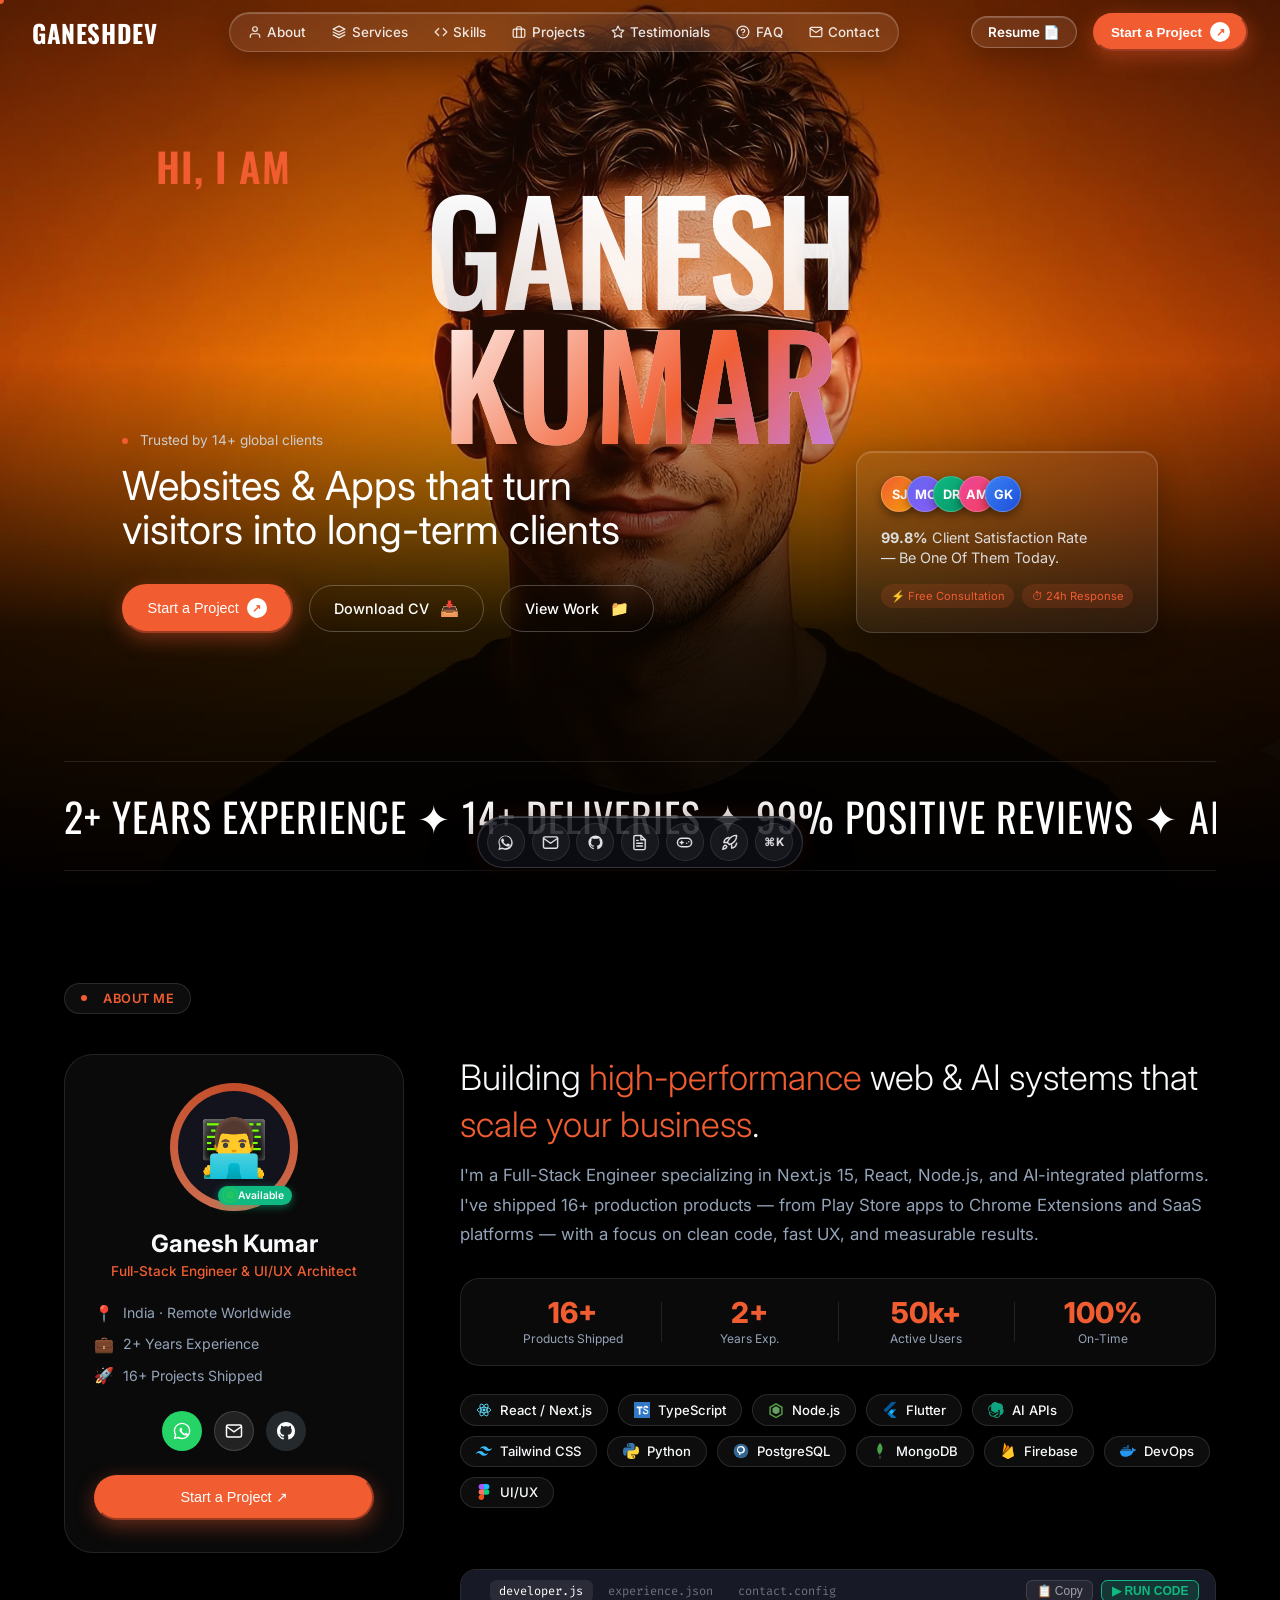
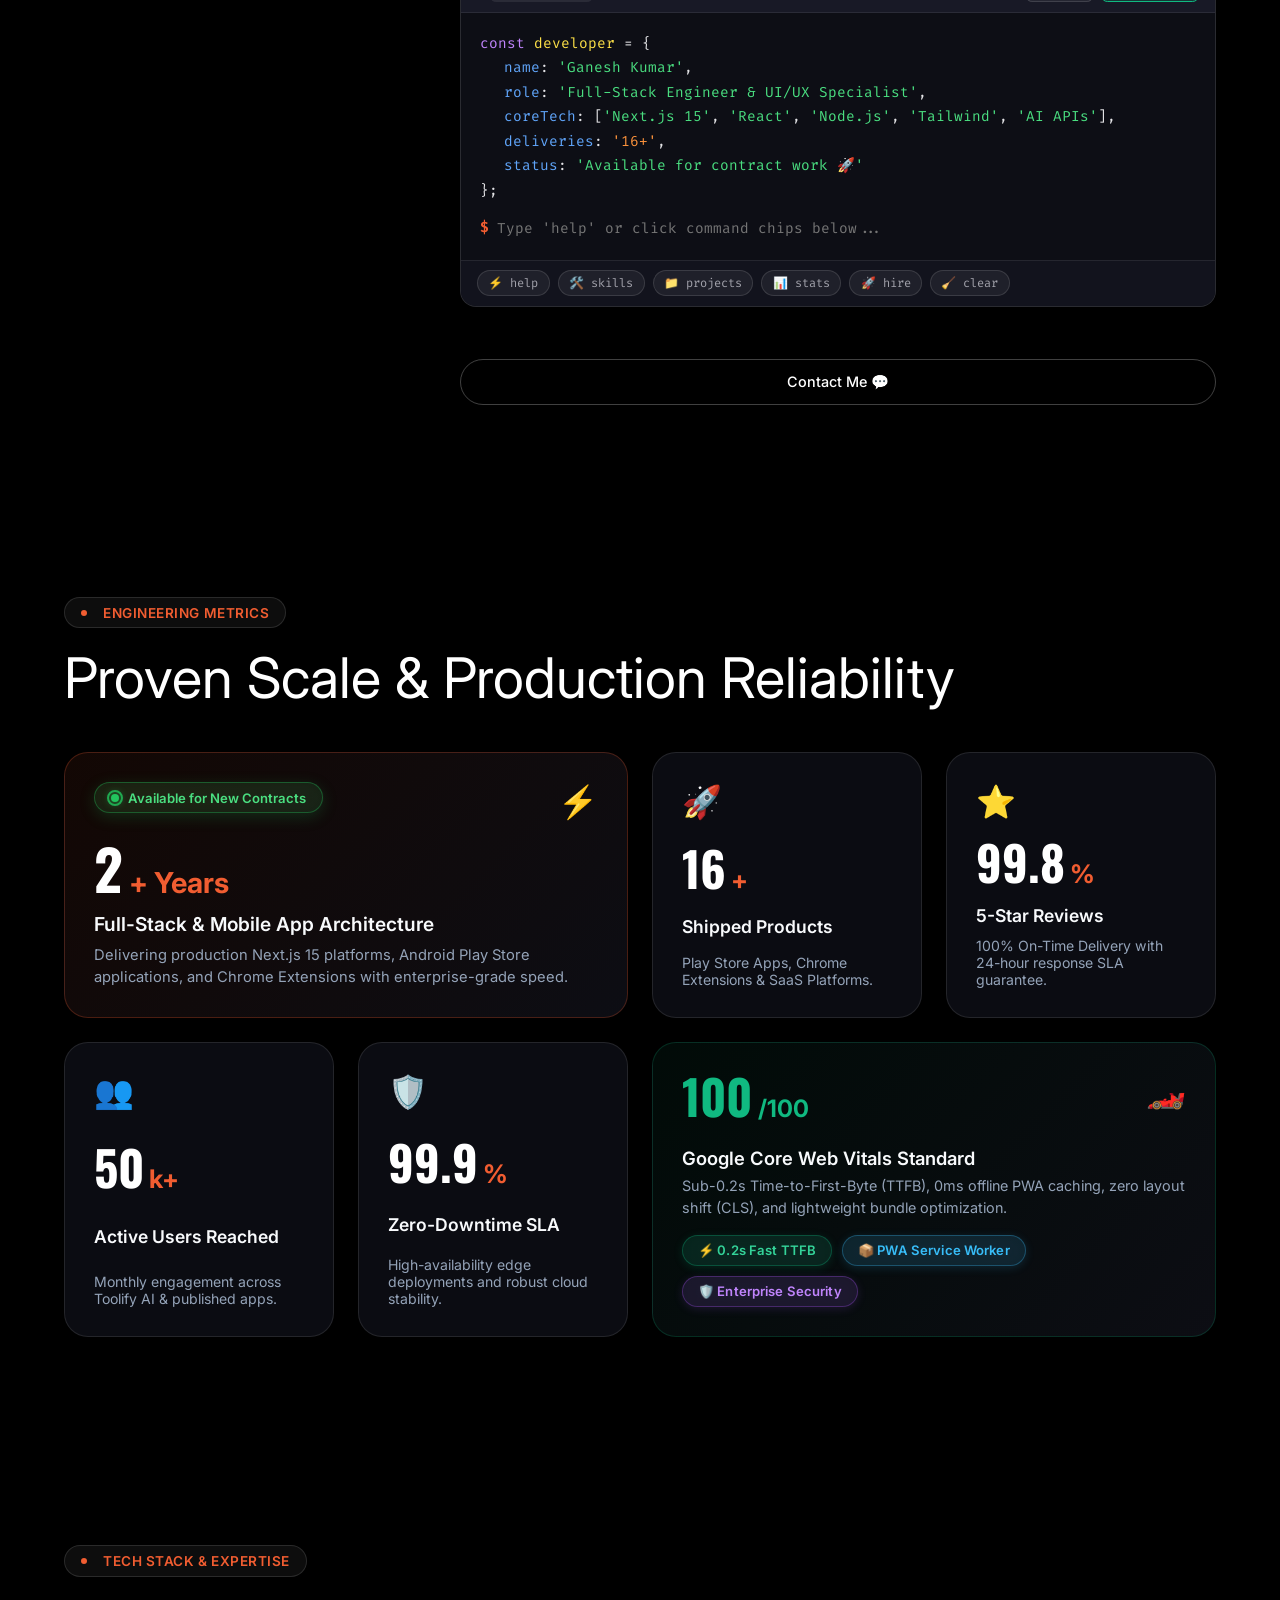
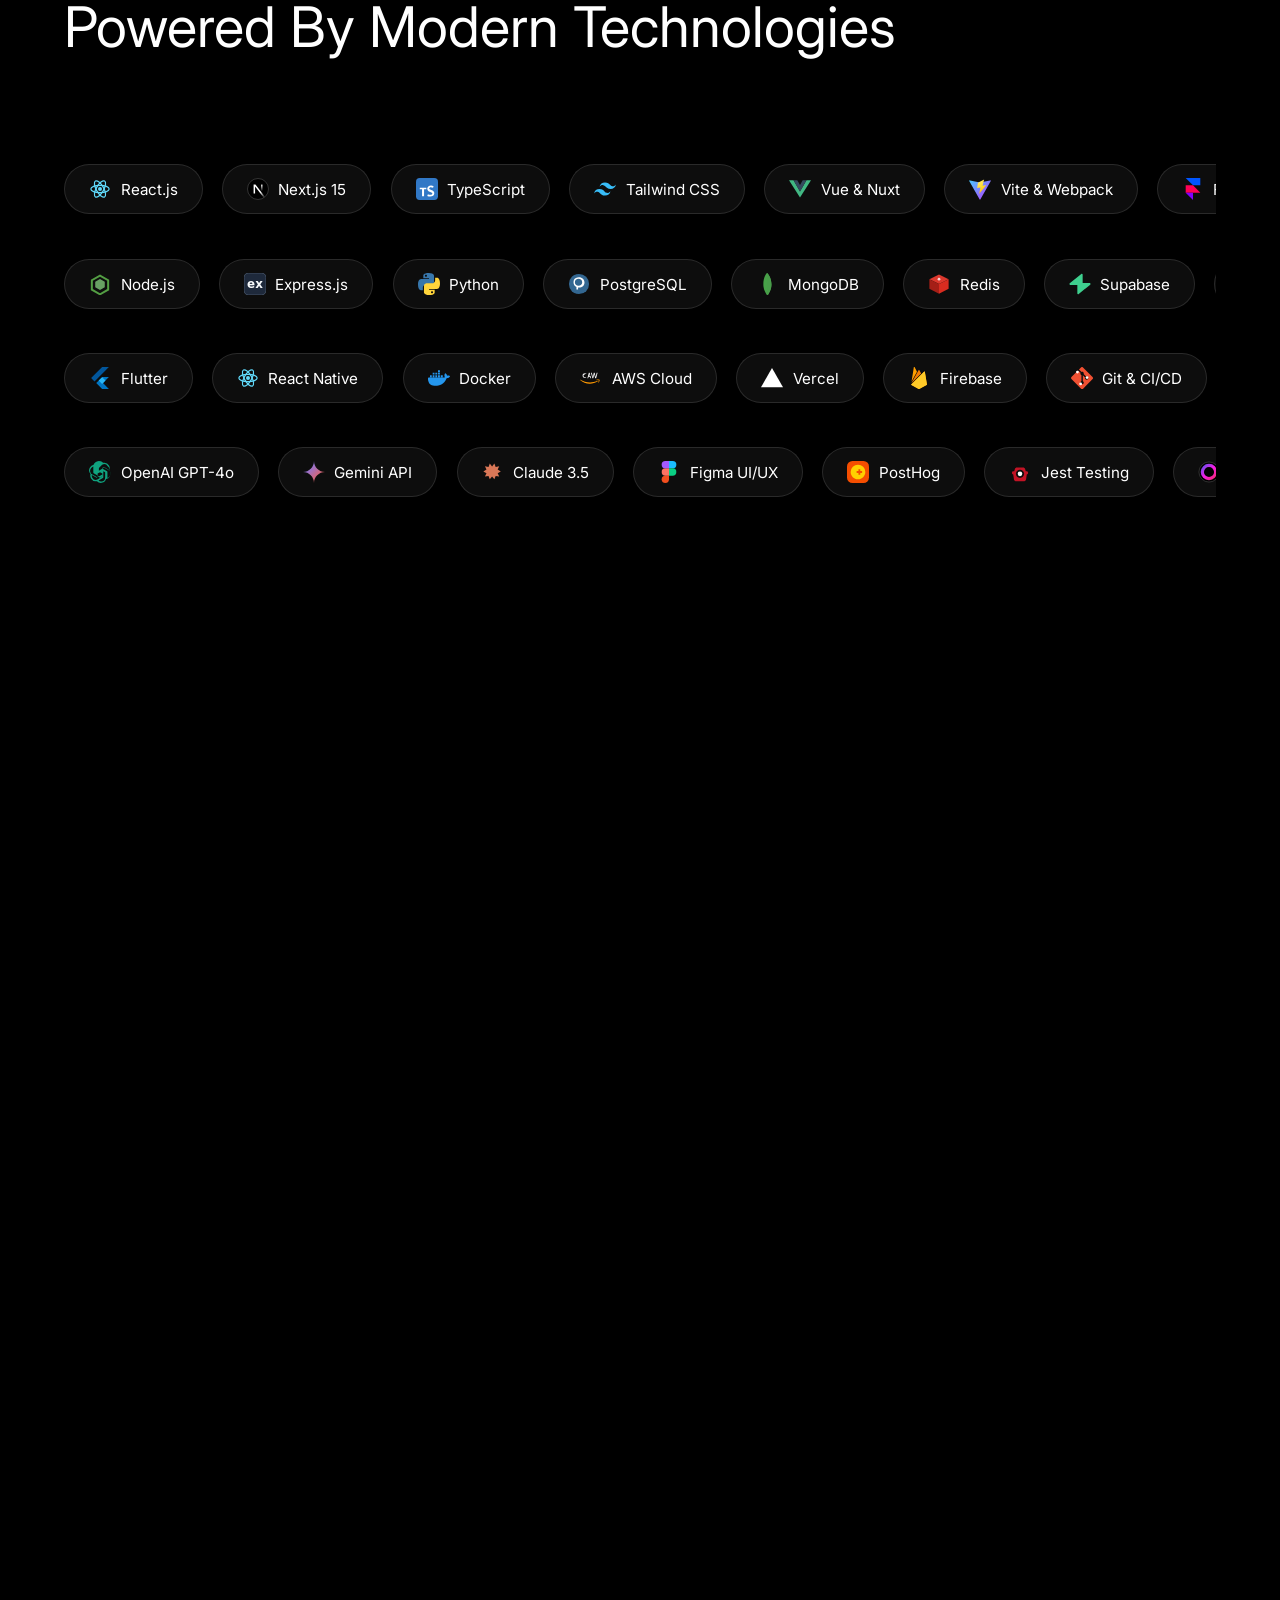
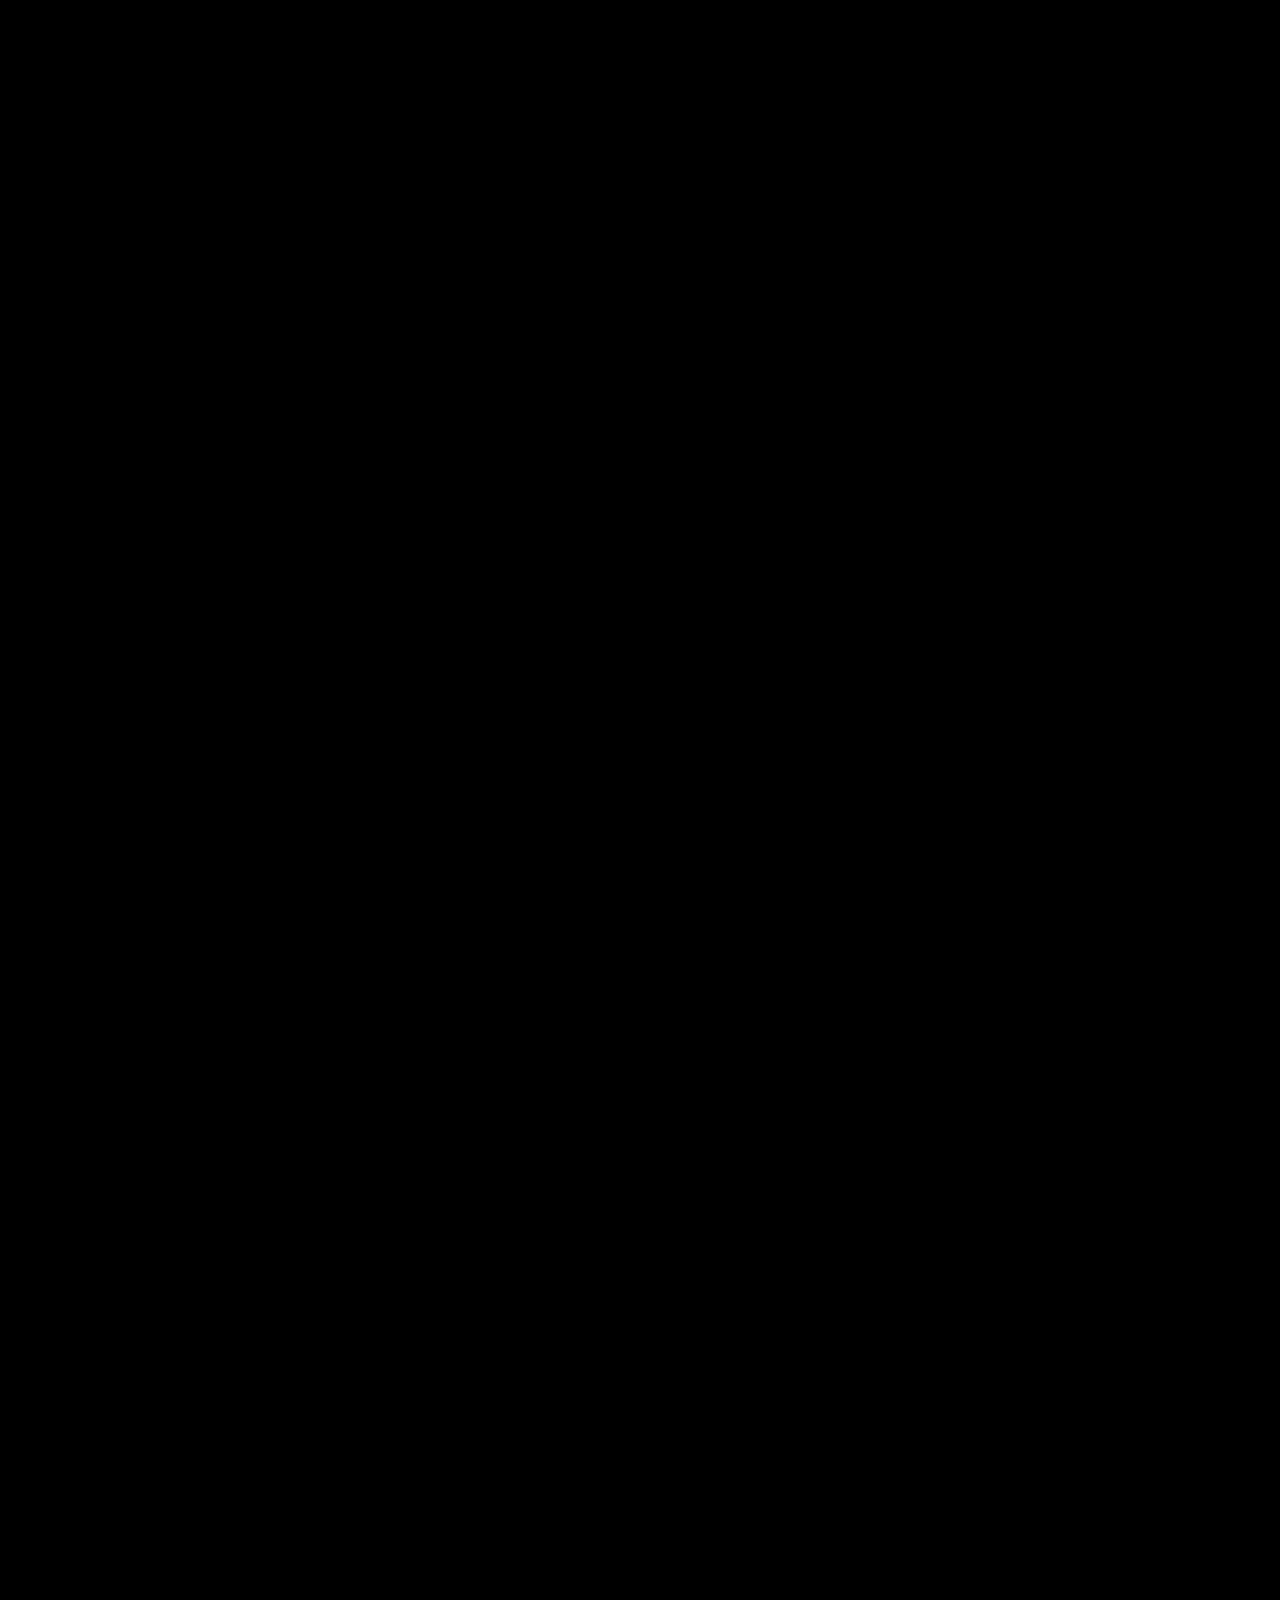
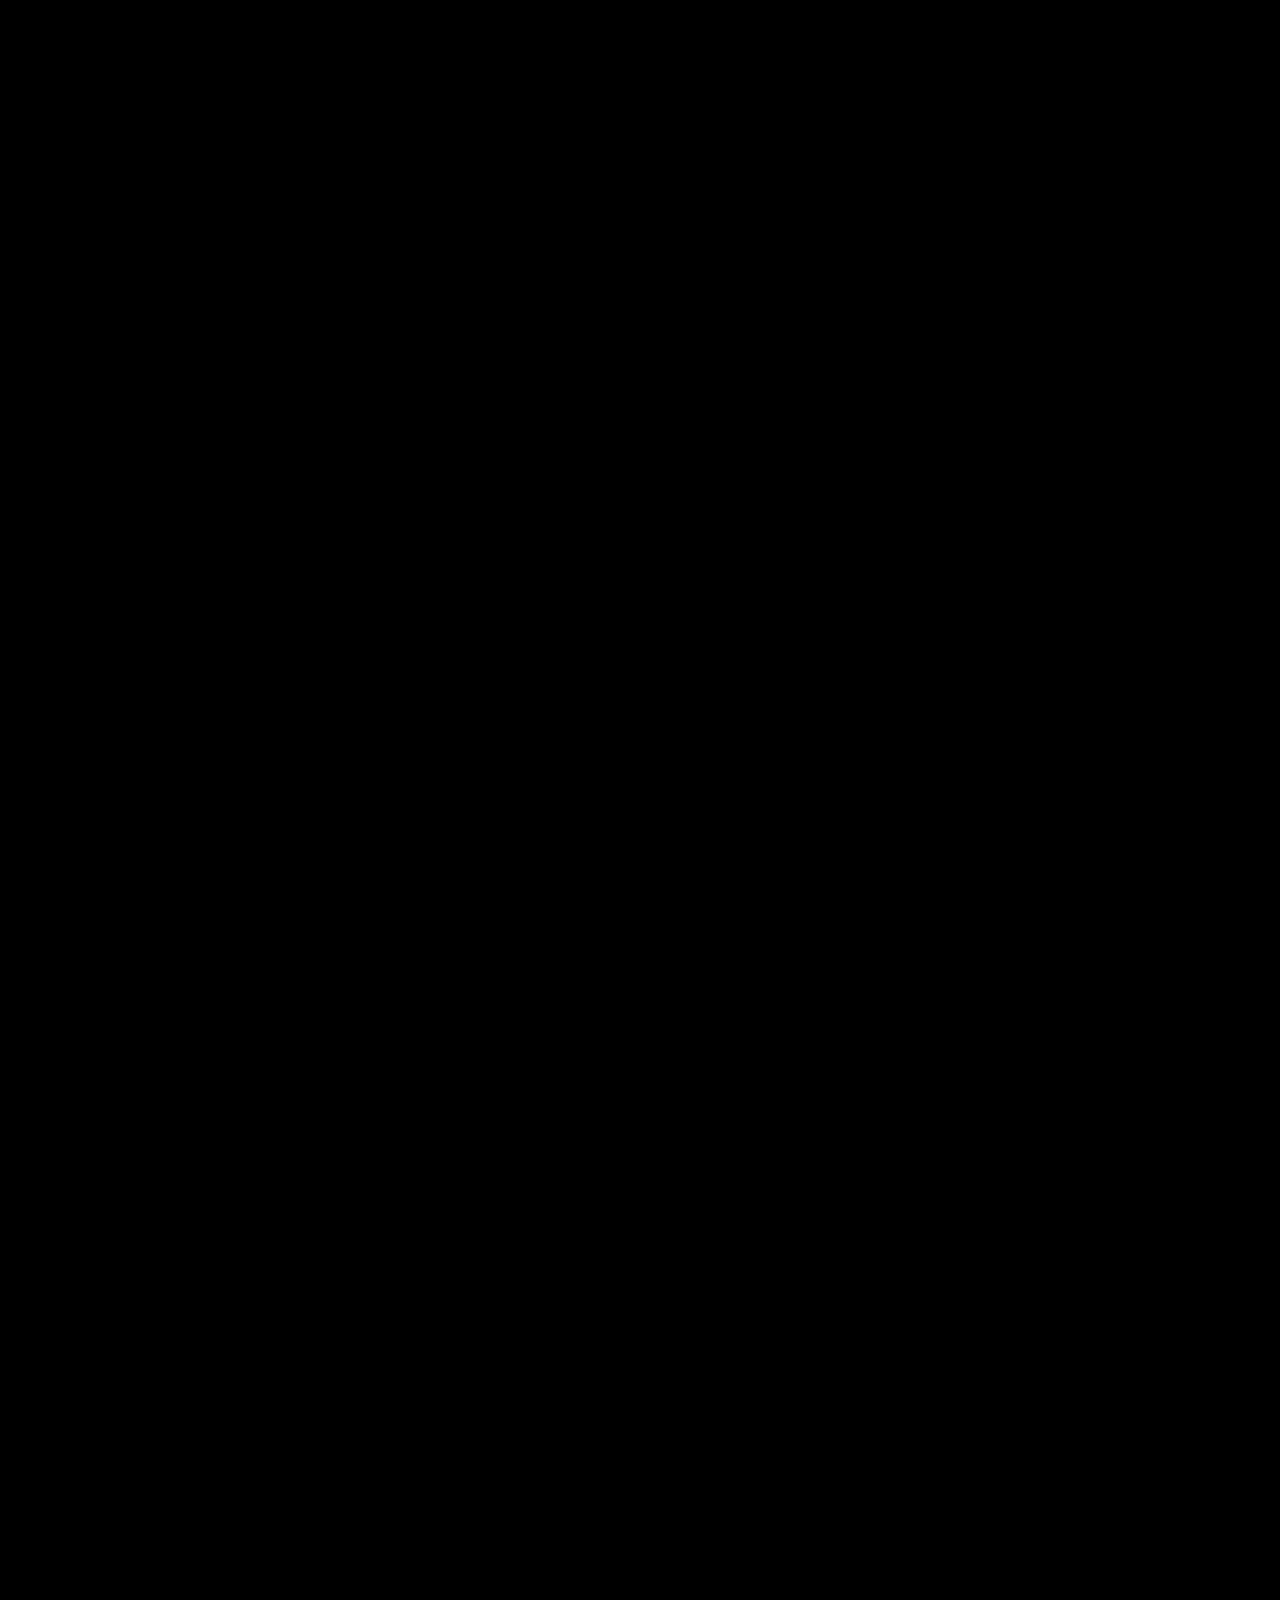
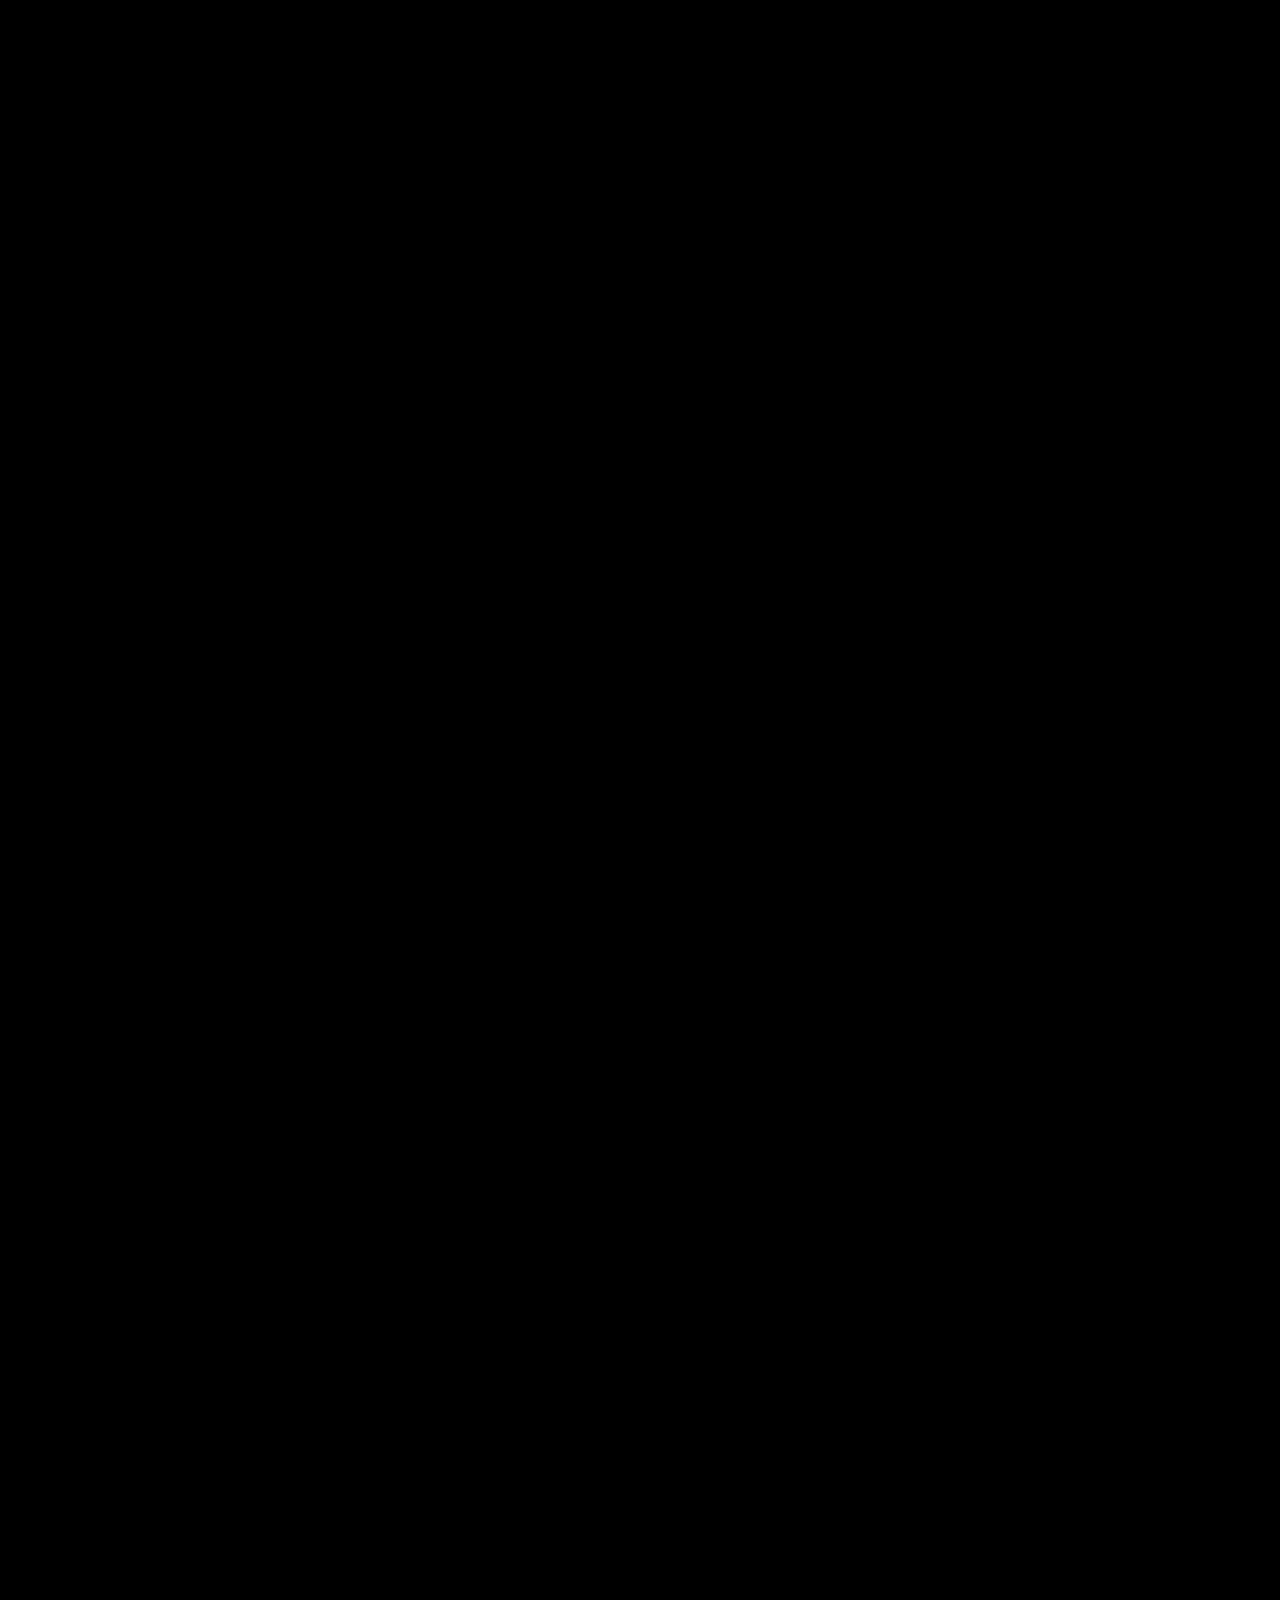
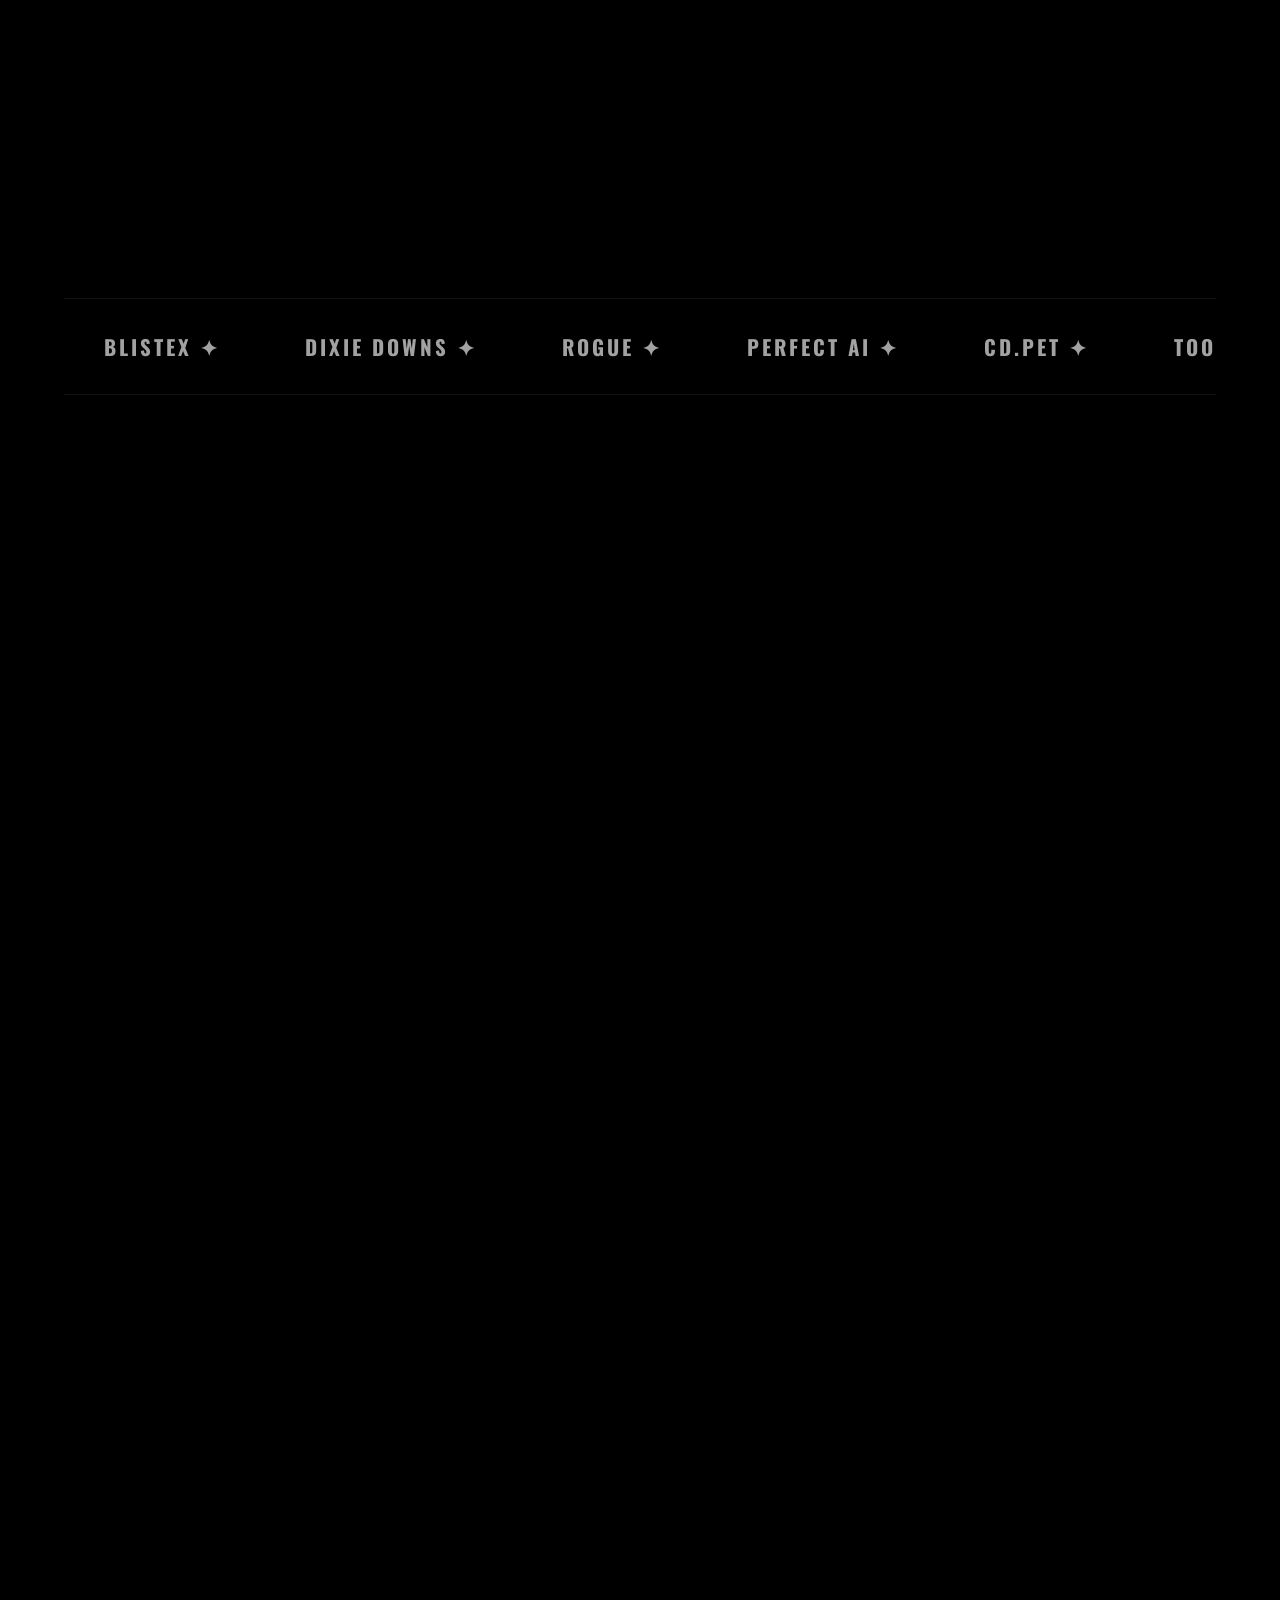
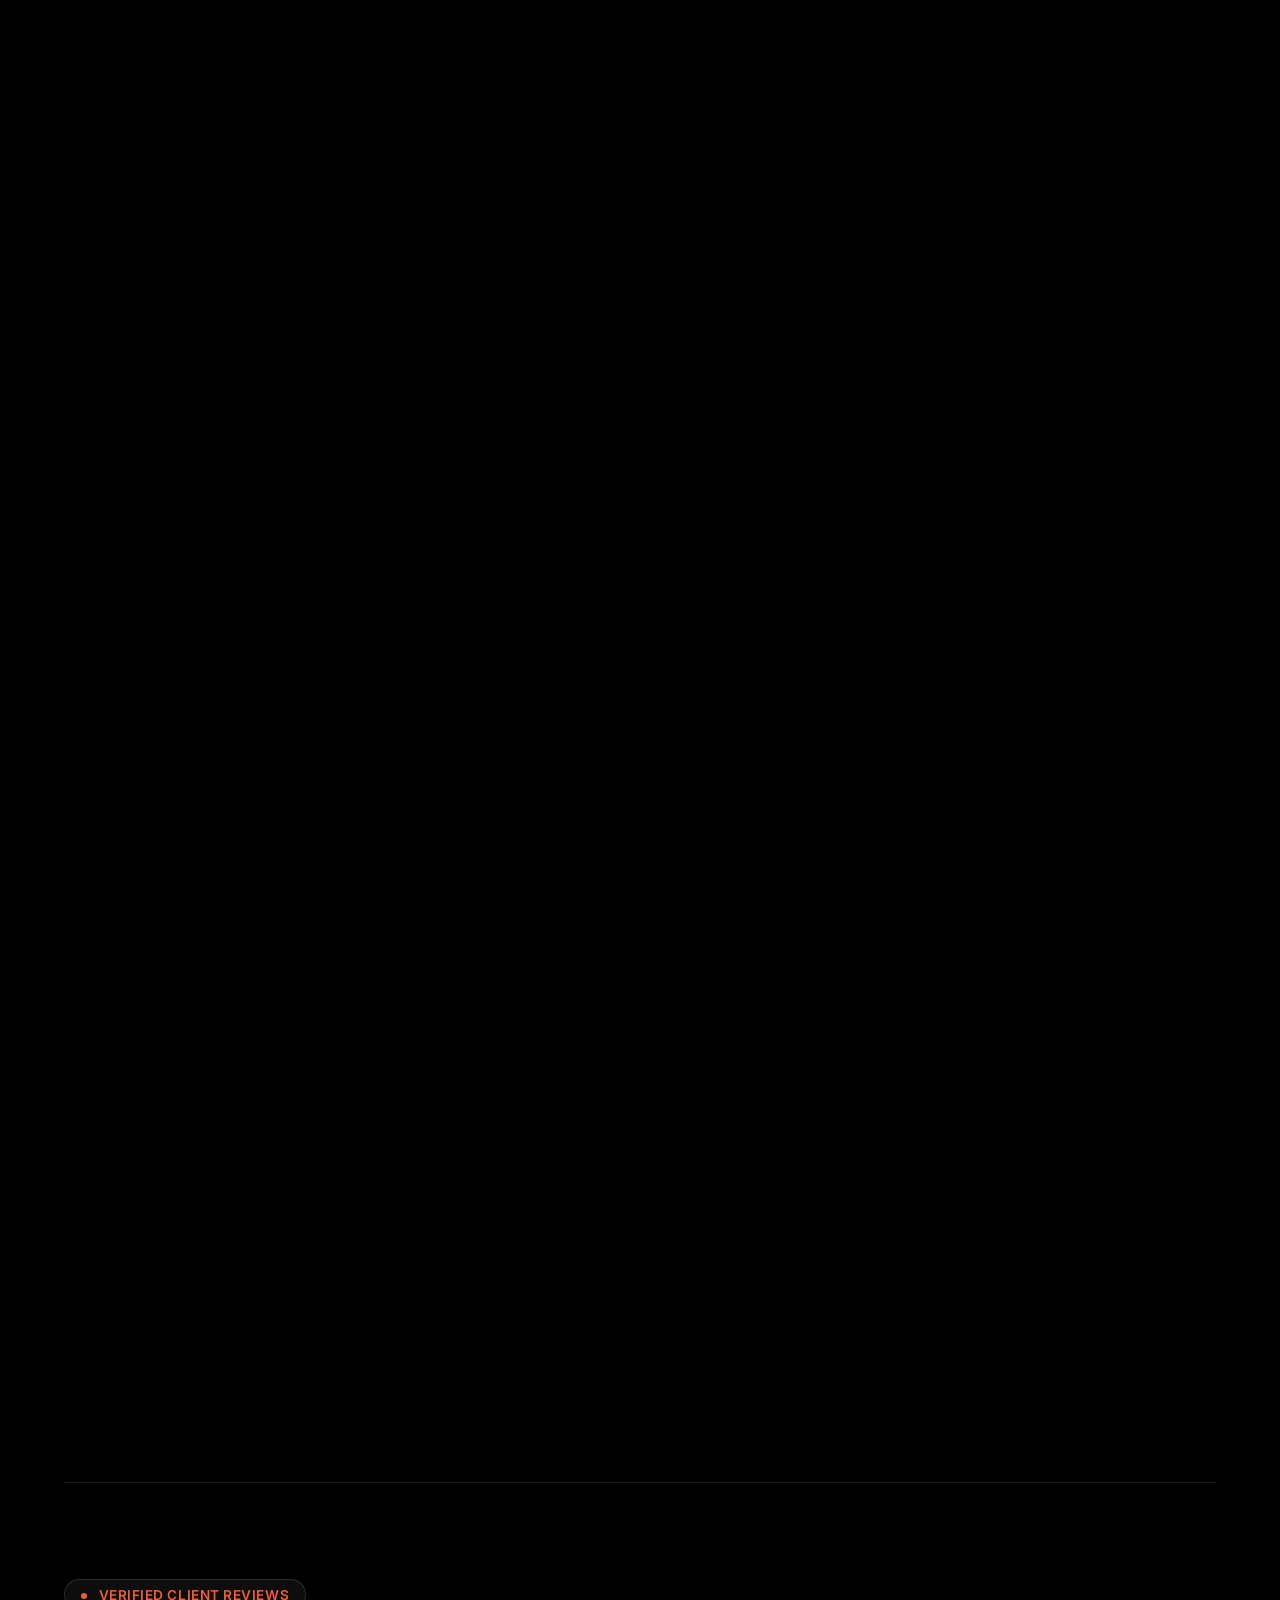
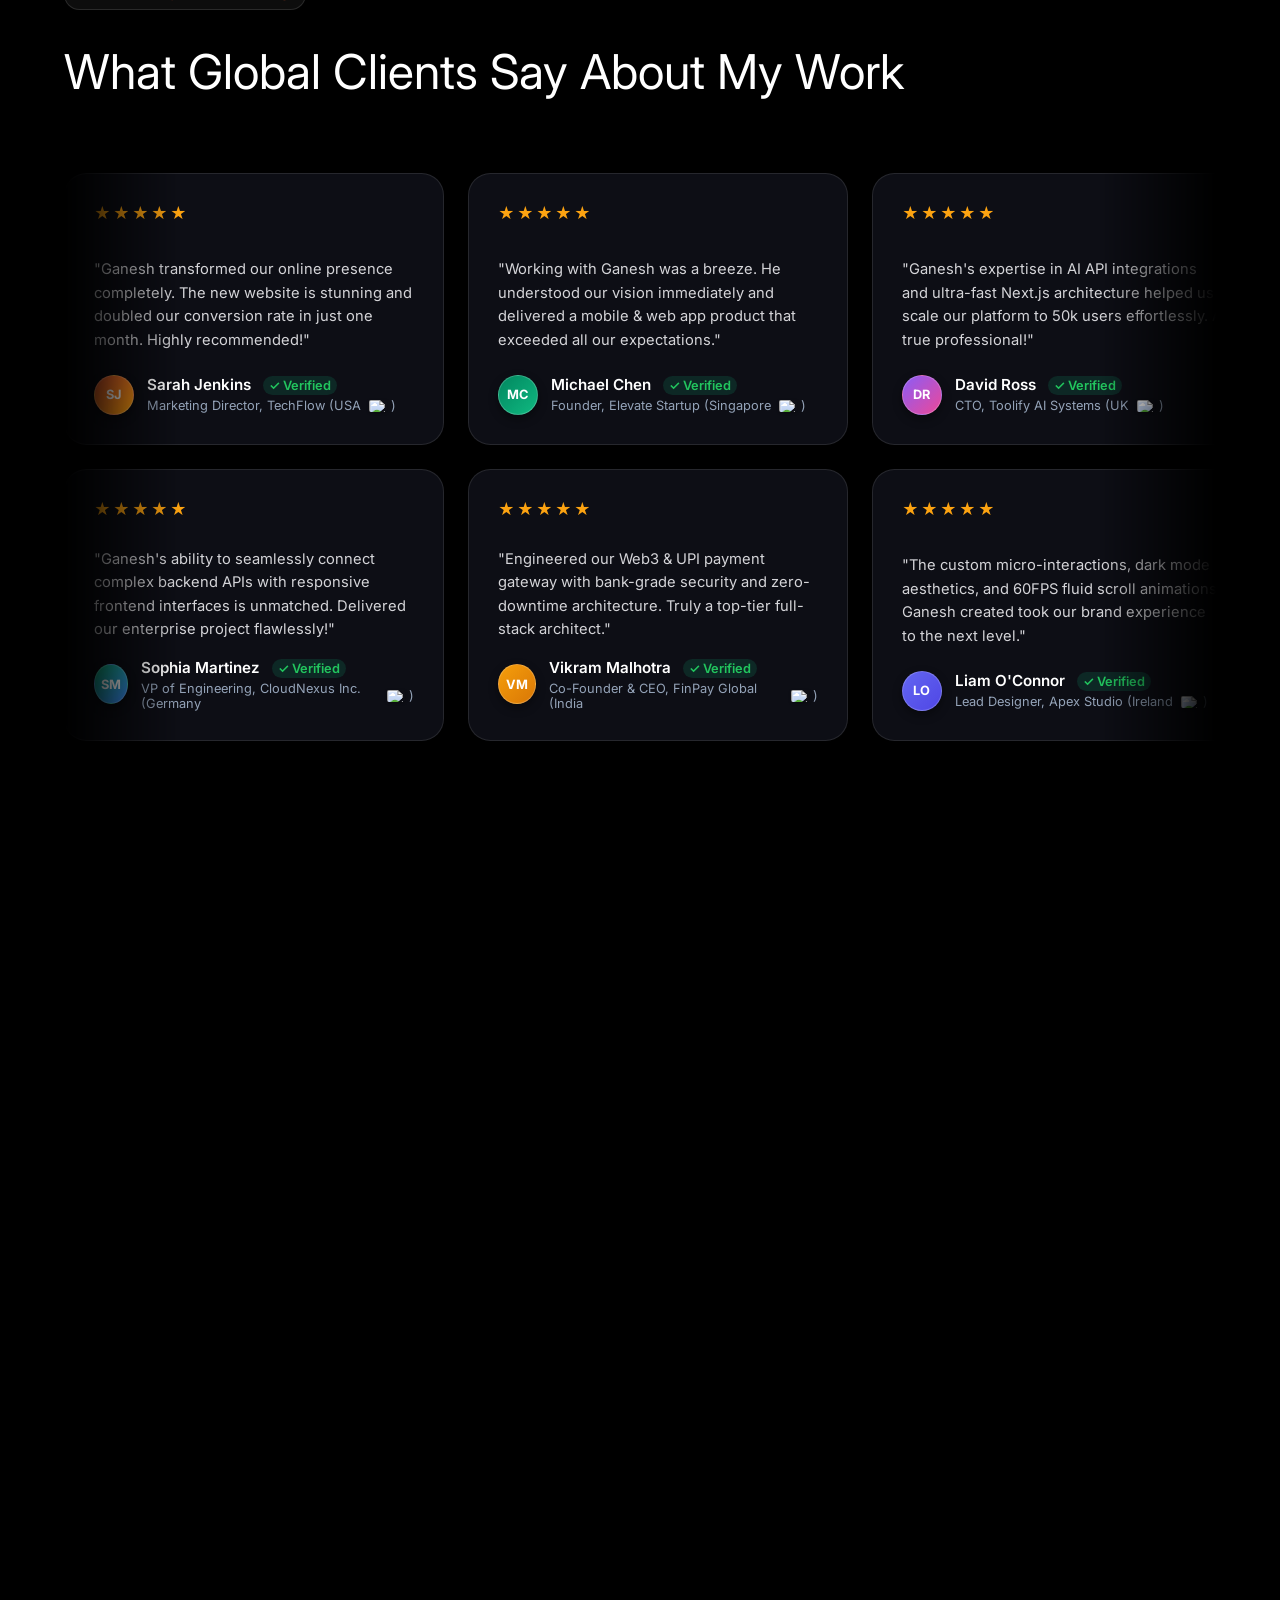
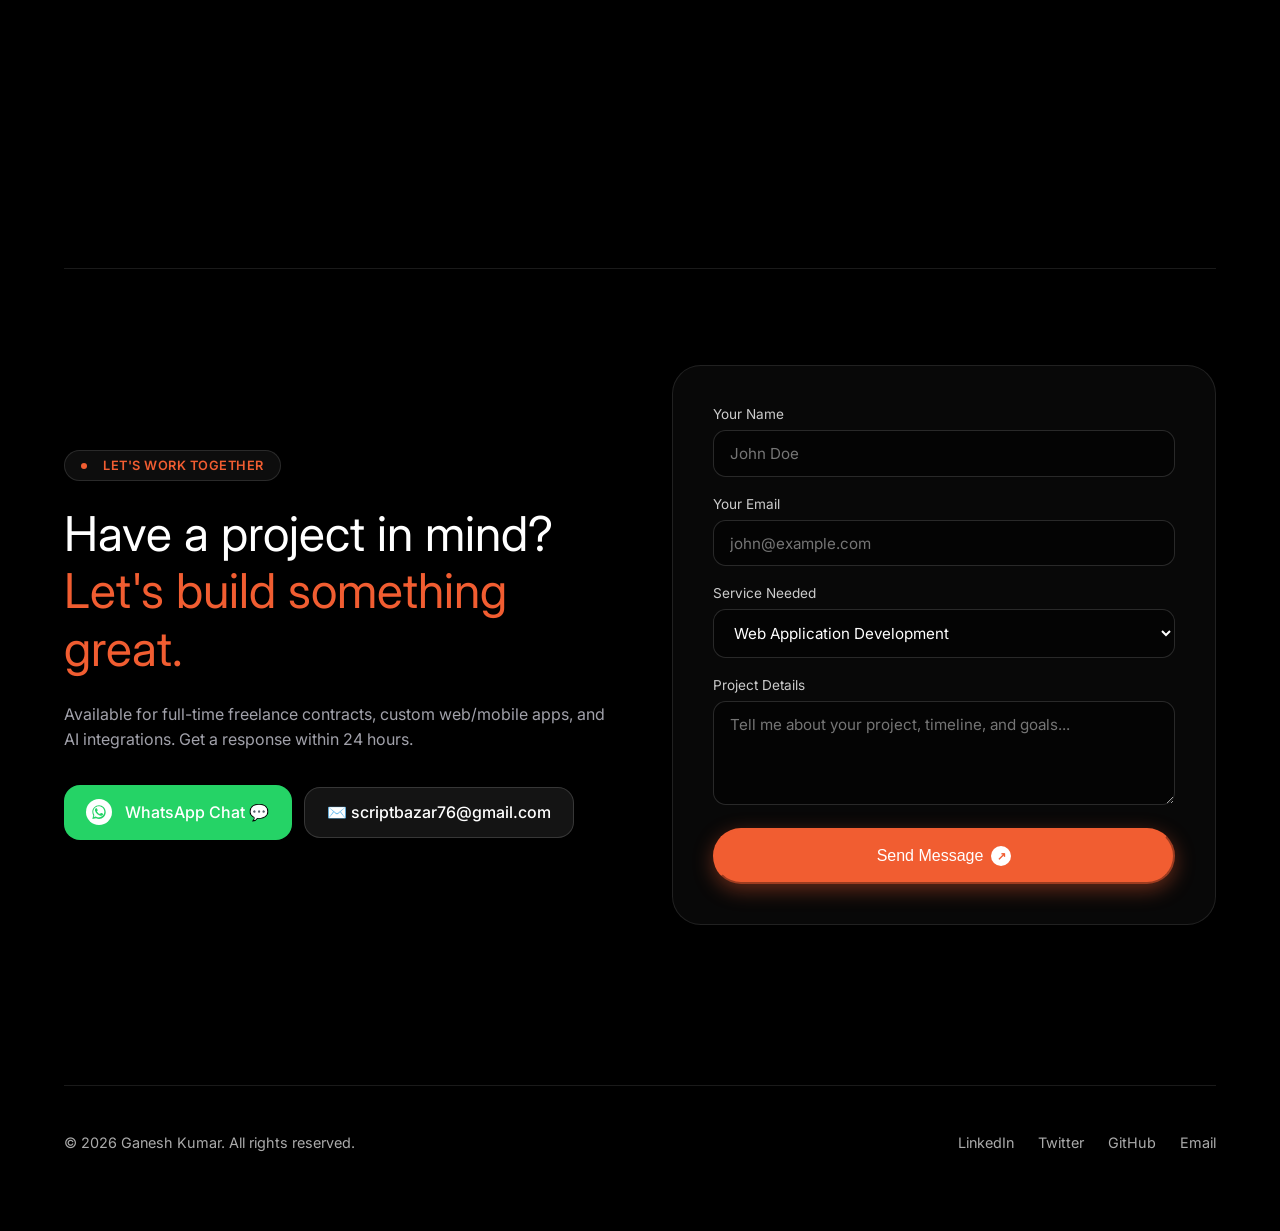
==== index.html @ 97a86cdc "Redesign floating bottom dock with crisp SVG vector icons, glassmorphism, and fluid zoom animations" ====
<!DOCTYPE html>
<html lang="en">
<head>
    <meta charset="UTF-8">
    <meta name="viewport" content="width=device-width, initial-scale=1.0">
    <meta http-equiv="Content-Security-Policy" content="upgrade-insecure-requests">
    <title>Ganesh Kumar - Full-Stack Developer & UI/UX Specialist</title>
    <meta name="description" content="Portfolio of Ganesh Kumar - Full-Stack Web Developer, Mobile App Specialist, and UI/UX Designer creating high-impact web apps, mobile apps, and AI solutions.">
    <meta name="keywords" content="Ganesh Kumar, Web Developer, Full-Stack Developer, UI/UX Designer, React, Next.js, Node.js, AI Tools">
    
    <!-- Open Graph / Social Media -->
    <meta property="og:title" content="Ganesh Kumar - Full-Stack Developer & UI/UX Specialist">
    <meta property="og:description" content="Websites & Apps that turn visitors into long-term clients. Explore portfolio, live previews, and services.">
    <meta property="og:type" content="website">
    <meta property="og:url" content="https://ganeshkumar-delta.vercel.app/">
    <meta property="og:image" content="https://toolifyai.vercel.app/og-preview.png">
    <meta name="twitter:card" content="summary_large_image">
    <meta name="twitter:title" content="Ganesh Kumar - Portfolio">
    <meta name="twitter:description" content="Full-Stack Engineer & UI/UX Specialist creating high-impact web apps and mobile solutions.">
    <meta name="twitter:image" content="https://toolifyai.vercel.app/og-preview.png">
    <link rel="canonical" href="https://ganeshkumar-delta.vercel.app/">

    <!-- Favicon SVG -->
    <link rel="icon" type="image/svg+xml" href="data:image/svg+xml,<svg xmlns='http://www.w3.org/2000/svg' viewBox='0 0 100 100'><rect width='100' height='100' rx='20' fill='%23f15d31'/><text x='50%' y='65%' font-size='60' font-family='sans-serif' font-weight='bold' fill='white' text-anchor='middle'>G</text></svg>">
    
    <!-- PWA & Speed Optimization Headers -->
    <meta name="theme-color" content="#f15d31">
    <meta name="mobile-web-app-capable" content="yes">
    <meta name="apple-mobile-web-app-status-bar-style" content="black-translucent">
    <link rel="manifest" href="manifest.json">
    
    <link rel="preconnect" href="https://api.github.com">
    <link rel="preconnect" href="https://avatars.githubusercontent.com">
    <link rel="dns-prefetch" href="https://ghchart.rshah.org">
    
    <!-- Google Fonts -->
    <link rel="preconnect" href="https://fonts.googleapis.com">
    <link rel="preconnect" href="https://fonts.gstatic.com" crossorigin>
    <link href="https://fonts.googleapis.com/css2?family=Inter:wght@300;400;500;600;700&family=Oswald:wght@500;700&family=Fira+Code:wght@400;500&display=swap" rel="stylesheet">
    
    <link rel="preload" as="image" href="frames/frame_0000.jpg">
    <link rel="stylesheet" href="style.css?v=6.3">
    <style>
        .status-pill-green {
            display: inline-flex !important;
            align-items: center !important;
            gap: 0.6rem !important;
            padding: 0.42rem 1rem !important;
            border-radius: 9999px !important;
            font-size: 0.82rem !important;
            font-weight: 600 !important;
            color: #4ade80 !important;
            background: rgba(34, 197, 94, 0.12) !important;
            border: 1px solid rgba(34, 197, 94, 0.35) !important;
            backdrop-filter: blur(12px) !important;
            -webkit-backdrop-filter: blur(12px) !important;
            box-shadow: 0 4px 16px rgba(34, 197, 94, 0.18) !important;
        }
        .status-dot-ping {
            width: 8px !important;
            height: 8px !important;
            background-color: #22c55e !important;
            border-radius: 50% !important;
            position: relative !important;
            display: inline-block !important;
            box-shadow: 0 0 8px #22c55e !important;
        }
        .status-dot-ping::after {
            content: '' !important;
            position: absolute !important;
            top: -4px !important; left: -4px !important; right: -4px !important; bottom: -4px !important;
            border-radius: 50% !important;
            border: 2px solid rgba(34, 197, 94, 0.8) !important;
            animation: statusDotPulse 2s cubic-bezier(0, 0, 0.2, 1) infinite !important;
        }
        @keyframes statusDotPulse {
            0% { transform: scale(0.8); opacity: 1; }
            75%, 100% { transform: scale(2.4); opacity: 0; }
        }
        .bento-tags-row {
            display: flex !important;
            gap: 0.6rem !important;
            margin-top: 1rem !important;
            flex-wrap: wrap !important;
        }
        .bento-pill-tag {
            display: inline-flex !important;
            align-items: center !important;
            gap: 0.45rem !important;
            padding: 0.42rem 0.95rem !important;
            border-radius: 9999px !important;
            font-size: 0.82rem !important;
            font-weight: 600 !important;
            letter-spacing: 0.01em !important;
            backdrop-filter: blur(12px) !important;
            -webkit-backdrop-filter: blur(12px) !important;
            user-select: none !important;
        }
        .bento-pill-tag.tag-speed {
            background: rgba(16, 185, 129, 0.12) !important;
            color: #34d399 !important;
            border: 1px solid rgba(16, 185, 129, 0.3) !important;
            box-shadow: 0 2px 10px rgba(16, 185, 129, 0.15) !important;
        }
        .bento-pill-tag.tag-pwa {
            background: rgba(56, 189, 248, 0.12) !important;
            color: #38bdf8 !important;
            border: 1px solid rgba(56, 189, 248, 0.3) !important;
            box-shadow: 0 2px 10px rgba(56, 189, 248, 0.15) !important;
        }
        .bento-pill-tag.tag-security {
            background: rgba(168, 85, 247, 0.12) !important;
            color: #c084fc !important;
            border: 1px solid rgba(168, 85, 247, 0.3) !important;
            box-shadow: 0 2px 10px rgba(168, 85, 247, 0.15) !important;
        }
    </style>

    <!-- Google JSON-LD Rich Snippet Schema -->
    <script type="application/ld+json">
    {
      "@context": "https://schema.org",
      "@type": "Person",
      "name": "Ganesh Kumar",
      "jobTitle": "Senior Full-Stack Engineer & UI/UX Specialist",
      "url": "https://github.com/scriptbazar/",
      "sameAs": [
        "https://github.com/scriptbazar/",
        "https://wa.me/91706008603",
        "https://toolifyai.vercel.app/"
      ],
      "knowsAbout": [
        "Full-Stack Web Engineering",
        "Next.js 15 & React 19 Architecture",
        "Node.js & Edge Serverless APIs",
        "Mobile App Engineering (Flutter, React Native)",
        "OpenAI & Claude LLM Workflows"
      ],
      "worksFor": {
        "@type": "Organization",
        "name": "Toolify AI Ecosystem"
      }
    }
    </script>
</head>
<body>
    <!-- Top Canvas Frame Preloader Progress Bar -->
    <div id="frame-progress-bar"></div>

    <!-- Background Animation Layer -->
    <div class="animation-container">
        <canvas id="scroll-canvas"></canvas>
        <div class="bg-overlay"></div>
    </div>
    
    <!-- Mobile Navigation Drawer -->
    <div class="mobile-nav-drawer" id="mobile-nav-drawer">
        <div class="mobile-drawer-header">
            <span class="drawer-logo">GANESHDEV</span>
            <button class="close-drawer-btn" id="close-drawer-btn" aria-label="Close Menu">&times;</button>
        </div>
        <div class="mobile-drawer-links">
            <a href="#about" class="mobile-link"><svg viewBox="0 0 24 24"><path d="M20 21v-2a4 4 0 0 0-4-4H8a4 4 0 0 0-4 4v2"/><circle cx="12" cy="7" r="4"/></svg> About</a>
            <a href="#services" class="mobile-link"><svg viewBox="0 0 24 24"><polygon points="12 2 2 7 12 12 22 7 12 2"/><polyline points="2 17 12 22 22 17"/><polyline points="2 12 12 17 22 12"/></svg> Services</a>
            <a href="#skills" class="mobile-link"><svg viewBox="0 0 24 24"><polyline points="16 18 22 12 16 6"/><polyline points="8 6 2 12 8 18"/></svg> Skills</a>
            <a href="#projects" class="mobile-link"><svg viewBox="0 0 24 24"><rect x="2" y="7" width="20" height="14" rx="2" ry="2"/><path d="M16 21V5a2 2 0 0 0-2-2h-4a2 2 0 0 0-2 2v16"/></svg> Projects</a>
            <a href="#testimonials" class="mobile-link"><svg viewBox="0 0 24 24"><polygon points="12 2 15.09 8.26 22 9.27 17 14.14 18.18 21.02 12 17.77 5.82 21.02 7 14.14 2 9.27 8.91 8.26 12 2"/></svg> Testimonials</a>
            <a href="#faq" class="mobile-link"><svg viewBox="0 0 24 24"><circle cx="12" cy="12" r="10"/><path d="M9.09 9a3 3 0 0 1 5.83 1c0 2-3 3-3 3"/><line x1="12" y1="17" x2="12.01" y2="17"/></svg> FAQ</a>
            <a href="#contact" class="mobile-link"><svg viewBox="0 0 24 24"><path d="M4 4h16c1.1 0 2 .9 2 2v12c0 1.1-.9 2-2 2H4c-1.1 0-2-.9-2-2V6c0-1.1.9-2 2-2z"/><polyline points="22,6 12,13 2,6"/></svg> Contact</a>
        </div>
        <div style="margin-top: 2rem; padding-bottom: 2.5rem; display:flex; flex-direction:column; gap:1rem;">
            <a href="#resume" class="btn btn-outline" id="mobile-resume-btn">Resume 📄</a>
            <button class="btn btn-primary open-modal-btn">Start a Project <span class="arrow">↗</span></button>
        </div>
    </div>

    <!-- Main Scrollable Content -->
    <main class="content">
        <!-- Navbar -->
        <nav class="navbar">
            <a href="#" class="logo">GANESHDEV</a>
            <div class="nav-pill">
                <a href="#about" class="nav-link active"><svg viewBox="0 0 24 24"><path d="M20 21v-2a4 4 0 0 0-4-4H8a4 4 0 0 0-4 4v2"/><circle cx="12" cy="7" r="4"/></svg> About</a>
                <a href="#services" class="nav-link"><svg viewBox="0 0 24 24"><polygon points="12 2 2 7 12 12 22 7 12 2"/><polyline points="2 17 12 22 22 17"/><polyline points="2 12 12 17 22 12"/></svg> Services</a>
                <a href="#skills" class="nav-link"><svg viewBox="0 0 24 24"><polyline points="16 18 22 12 16 6"/><polyline points="8 6 2 12 8 18"/></svg> Skills</a>
                <a href="#projects" class="nav-link"><svg viewBox="0 0 24 24"><rect x="2" y="7" width="20" height="14" rx="2" ry="2"/><path d="M16 21V5a2 2 0 0 0-2-2h-4a2 2 0 0 0-2 2v16"/></svg> Projects</a>
                <a href="#testimonials" class="nav-link"><svg viewBox="0 0 24 24"><polygon points="12 2 15.09 8.26 22 9.27 17 14.14 18.18 21.02 12 17.77 5.82 21.02 7 14.14 2 9.27 8.91 8.26 12 2"/></svg> Testimonials</a>
                <a href="#faq" class="nav-link"><svg viewBox="0 0 24 24"><circle cx="12" cy="12" r="10"/><path d="M9.09 9a3 3 0 0 1 5.83 1c0 2-3 3-3 3"/><line x1="12" y1="17" x2="12.01" y2="17"/></svg> FAQ</a>
                <a href="#contact" class="nav-link"><svg viewBox="0 0 24 24"><path d="M4 4h16c1.1 0 2 .9 2 2v12c0 1.1-.9 2-2 2H4c-1.1 0-2-.9-2-2V6c0-1.1.9-2 2-2z"/><polyline points="22,6 12,13 2,6"/></svg> Contact</a>
            </div>
            <div class="nav-actions">
                <a href="#resume" class="btn btn-outline magnetic-btn" id="resume-btn">Resume 📄</a>
                <button class="btn btn-primary open-modal-btn magnetic-btn">Start a Project <span class="arrow">↗</span></button>
                <button class="hamburger-btn" id="hamburger-btn" aria-label="Toggle Mobile Navigation">
                    <span></span><span></span><span></span>
                </button>
            </div>
        </nav>

        <!-- Hero Section -->
        <section class="hero">
            <div class="hero-top-text">Hi, I am</div>
            <h1 class="huge-title">Ganesh<br><span class="gradient-text">Kumar</span></h1>
            
            <div class="hero-bottom">
                <div class="hero-left">
                    <div class="trusted-badge">
                        <span class="dot"></span> Trusted by 14+ global clients
                    </div>
                    <h2>Websites & Apps that turn<br>visitors into long-term clients</h2>
                    <div class="actions">
                        <button class="btn btn-primary open-modal-btn">Start a Project <span class="arrow">↗</span></button>
                        <a href="#resume" class="btn btn-outline" id="hero-resume-btn">Download CV <span class="arrow-icon">📥</span></a>
                        <a href="#projects" class="btn btn-outline">View Work <span class="arrow-icon">📁</span></a>
                    </div>
                </div>
                <div class="hero-right">
                    <div class="glass-card tilt-card">
                        <div class="avatars">
                            <div class="avatar avatar-img" style="background: linear-gradient(135deg, #f15d31, #f59e0b);">SJ</div>
                            <div class="avatar avatar-img" style="background: linear-gradient(135deg, #6366f1, #8b5cf6);">MC</div>
                            <div class="avatar avatar-img" style="background: linear-gradient(135deg, #10b981, #059669);">DR</div>
                            <div class="avatar avatar-img" style="background: linear-gradient(135deg, #ec4899, #f43f5e);">AM</div>
                            <div class="avatar avatar-img" style="background: linear-gradient(135deg, #3b82f6, #1d4ed8);">GK</div>
                        </div>
                        <p><strong class="stat-number" data-target="99.8">0%</strong> Client Satisfaction Rate<br>— Be One Of Them Today.</p>
                        <div class="tags">
                            <span class="tag">⚡ Free Consultation</span>
                            <span class="tag">⏱ 24h Response</span>
                        </div>
                    </div>
                </div>
            </div>
        </section>

        <!-- Marquee Strip -->
        <div class="marquee-section">
            <div class="marquee-content">
                <span>2+ YEARS EXPERIENCE ✦ 14+ DELIVERIES ✦ 99% POSITIVE REVIEWS ✦ AI INTEGRATION ✦ FULL-STACK DEV ✦ </span>
                <span>2+ YEARS EXPERIENCE ✦ 14+ DELIVERIES ✦ 99% POSITIVE REVIEWS ✦ AI INTEGRATION ✦ FULL-STACK DEV ✦ </span>
                <span>2+ YEARS EXPERIENCE ✦ 14+ DELIVERIES ✦ 99% POSITIVE REVIEWS ✦ AI INTEGRATION ✦ FULL-STACK DEV ✦ </span>
                <span>2+ YEARS EXPERIENCE ✦ 14+ DELIVERIES ✦ 99% POSITIVE REVIEWS ✦ AI INTEGRATION ✦ FULL-STACK DEV ✦ </span>
            </div>
        </div>

        <!-- About Section -->
        <section id="about" class="about-section-new">
            <!-- Section Badge -->
            <div class="about-badge-row">
                <div class="badge"><span class="dot"></span> About Me</div>
            </div>

            <div class="about-grid">
                <!-- LEFT: Profile Card -->
                <div class="about-profile-card">
                    <div class="profile-avatar-wrap">
                        <div class="profile-avatar-ring"></div>
                        <div class="profile-avatar-inner">
                            <span class="profile-avatar-emoji">👨‍💻</span>
                        </div>
                        <div class="profile-status-badge">
                            <span class="status-dot-ping"></span> Available
                        </div>
                    </div>

                    <h2 class="profile-name">Ganesh Kumar</h2>
                    <p class="profile-title">Full-Stack Engineer &amp; UI/UX Architect</p>

                    <div class="profile-info-list">
                        <div class="profile-info-item">
                            <span class="pinfo-icon">📍</span>
                            <span>India · Remote Worldwide</span>
                        </div>
                        <div class="profile-info-item">
                            <span class="pinfo-icon">💼</span>
                            <span>2+ Years Experience</span>
                        </div>
                        <div class="profile-info-item">
                            <span class="pinfo-icon">🚀</span>
                            <span>16+ Projects Shipped</span>
                        </div>
                    </div>

                    <div class="profile-social-row">
                        <a href="https://wa.me/91706008603" target="_blank" class="psocial-btn psocial-whatsapp" title="WhatsApp">
                            <svg width="20" height="20" viewBox="0 0 24 24" fill="currentColor" xmlns="http://www.w3.org/2000/svg"><path d="M12.04 2C6.58 2 2.13 6.45 2.13 11.91c0 1.75.46 3.45 1.32 4.95L2.05 22l5.25-1.38c1.45.79 3.08 1.21 4.74 1.21 5.46 0 9.91-4.45 9.91-9.91 0-2.65-1.03-5.14-2.9-7.01C17.18 3.03 14.69 2 12.04 2zm.01 1.67c2.2 0 4.26.86 5.82 2.42 1.55 1.56 2.41 3.63 2.41 5.83 0 4.54-3.7 8.23-8.24 8.23-1.48 0-2.93-.39-4.19-1.15l-.3-.17-3.12.82.83-3.04-.2-.32C4.24 15 3.8 13.47 3.8 11.91c.01-4.54 3.7-8.24 8.25-8.24zm-1.52 4.66c-.16 0-.43.06-.66.31-.22.25-.87.86-.87 2.07 0 1.22.89 2.39 1.02 2.56.14.17 1.76 2.67 4.25 3.73.59.27 1.05.42 1.41.53.59.19 1.13.16 1.56.1.48-.07 1.46-.6 1.67-1.18.21-.58.21-1.08.15-1.18-.07-.1-.23-.16-.48-.29-.25-.12-1.47-.72-1.69-.8-.23-.08-.37-.12-.56.13-.11.12-.41.51-.63.76-.12.12-.27.13-.46.04-.25-.11-1.11-.41-2.13-1.32-.79-.7-1.31-1.56-1.44-1.79-.12-.25-.01-.39.1-.5.1-.1.25-.27.36-.39.11-.11.15-.2.23-.37.08-.17.04-.31-.02-.43-.06-.12-.57-1.34-.78-1.85-.2-.49-.4-.43-.56-.43-.12 0-.28-.01-.47-.01z"/></svg>
                        </a>
                        <a href="mailto:scriptbazar76@gmail.com" class="psocial-btn psocial-email" title="Email">
                            <svg width="18" height="18" viewBox="0 0 24 24" fill="none" stroke="currentColor" stroke-width="2"><path d="M4 4h16c1.1 0 2 .9 2 2v12c0 1.1-.9 2-2 2H4c-1.1 0-2-.9-2-2V6c0-1.1.9-2 2-2z"/><polyline points="22,6 12,13 2,6"/></svg>
                        </a>
                        <a href="https://github.com/scriptbazar/" target="_blank" class="psocial-btn psocial-github" title="GitHub">
                            <svg width="18" height="18" viewBox="0 0 24 24" fill="currentColor"><path d="M12 0C5.37 0 0 5.37 0 12c0 5.31 3.435 9.795 8.205 11.385.6.105.825-.255.825-.57 0-.285-.015-1.23-.015-2.235-3.015.555-3.795-.735-4.035-1.41-.135-.345-.72-1.41-1.23-1.695-.42-.225-1.02-.78-.015-.795.945-.015 1.62.87 1.845 1.23 1.08 1.815 2.805 1.305 3.495.99.105-.78.42-1.305.765-1.605-2.67-.3-5.46-1.335-5.46-5.925 0-1.305.465-2.385 1.23-3.225-.12-.3-.54-1.53.12-3.18 0 0 1.005-.315 3.3 1.23.96-.27 1.98-.405 3-.405s2.04.135 3 .405c2.295-1.56 3.3-1.23 3.3-1.23.66 1.65.24 2.88.12 3.18.765.84 1.23 1.905 1.23 3.225 0 4.605-2.805 5.625-5.475 5.925.435.375.81 1.095.81 2.22 0 1.605-.015 2.895-.015 3.3 0 .315.225.69.825.57A12.02 12.02 0 0 0 24 12c0-6.63-5.37-12-12-12z"/></svg>
                        </a>
                    </div>

                    <div class="profile-cta-row">
                        <button class="btn btn-primary open-modal-btn" style="width:100%; justify-content:center;">Start a Project ↗</button>
                    </div>
                </div>

                <!-- RIGHT: Bio + Terminal + Skills -->
                <div class="about-bio-side">
                    <!-- Bio Text -->
                    <div class="about-bio-text">
                        <h3 class="about-headline">
                            Building <span class="highlight-text">high-performance</span> web &amp; AI systems that <span class="highlight-text">scale your business</span>.
                        </h3>
                        <p class="about-para">I'm a Full-Stack Engineer specializing in Next.js 15, React, Node.js, and AI-integrated platforms. I've shipped 16+ production products — from Play Store apps to Chrome Extensions and SaaS platforms — with a focus on clean code, fast UX, and measurable results.</p>
                    </div>

                    <!-- Quick Stats Row -->
                    <div class="about-quick-stats">
                        <div class="aqs-item">
                            <span class="aqs-num">16+</span>
                            <span class="aqs-label">Products Shipped</span>
                        </div>
                        <div class="aqs-divider"></div>
                        <div class="aqs-item">
                            <span class="aqs-num">2+</span>
                            <span class="aqs-label">Years Exp.</span>
                        </div>
                        <div class="aqs-divider"></div>
                        <div class="aqs-item">
                            <span class="aqs-num">50k+</span>
                            <span class="aqs-label">Active Users</span>
                        </div>
                        <div class="aqs-divider"></div>
                        <div class="aqs-item">
                            <span class="aqs-num">100%</span>
                            <span class="aqs-label">On-Time</span>
                        </div>
                    </div>

                    <!-- Skill Pills -->
                    <div class="about-skill-pills">
                        <span class="askill-pill"><svg viewBox="0 0 24 24"><ellipse cx="12" cy="12" rx="10" ry="4" fill="none" stroke="#61DAFB" stroke-width="1.3"/><ellipse cx="12" cy="12" rx="10" ry="4" fill="none" stroke="#61DAFB" stroke-width="1.3" transform="rotate(60 12 12)"/><ellipse cx="12" cy="12" rx="10" ry="4" fill="none" stroke="#61DAFB" stroke-width="1.3" transform="rotate(120 12 12)"/><circle cx="12" cy="12" r="2.2" fill="#61DAFB"/></svg> React / Next.js</span>
                        <span class="askill-pill"><svg viewBox="0 0 24 24"><path fill="#3178C6" d="M0 0h24v24H0z"/><path fill="#fff" d="M14.9 14.8c.3.5.7.9 1.2 1.2.5.3 1.1.4 1.8.4.6 0 1.2-.1 1.6-.4.4-.3.6-.7.6-1.2 0-.4-.1-.7-.4-.9-.2-.2-.6-.4-1.1-.6l-1.5-.5c-1-.4-1.8-.8-2.3-1.4-.5-.6-.7-1.3-.7-2.2 0-.9.3-1.8.9-2.4.6-.7 1.5-1 2.6-1 1 0 1.8.2 2.5.7.7.5 1.2 1.1 1.4 2l-2.4 1c-.1-.5-.4-.8-.7-1-.3-.2-.8-.4-1.3-.4-.5 0-.9.1-1.3.3-.3.2-.5.5-.5.9 0 .3.1.6.4.8.2.2.6.4 1.1.5l1.5.5c1.1.4 1.9.8 2.4 1.4.5.6.8 1.4.8 2.3 0 1-.3 1.9-1 2.6-.7.7-1.7 1-2.9 1-1.2 0-2.2-.3-3-.9-.8-.6-1.3-1.4-1.6-2.5l2.4-1zM4 6.8h8.8v2.4H9.7v9.6H7.1V9.2H4V6.8z"/></svg> TypeScript</span>
                        <span class="askill-pill"><svg viewBox="0 0 24 24"><path fill="#539E43" d="M12 1.5L2 7.3v11.4l10 5.8 10-5.8V7.3L12 1.5zm0 2.5l7.8 4.5v9L12 22l-7.8-4.5v-9L12 4z"/><path fill="#68A063" d="M12 6.5l5.2 3v6L12 18.5l-5.2-3v-6l5.2-3z"/></svg> Node.js</span>
                        <span class="askill-pill"><svg viewBox="0 0 24 24"><path fill="#02569B" d="M14.3 0L2.3 12l3.7 3.7L21.7 0h-7.4z"/><path fill="#0175C2" d="M14.3 11.1L7.9 17.5l6.4 6.5h7.4l-6.4-6.5 6.4-6.5h-7.4z"/><path fill="#29B6F6" d="M14.3 11.1l-3.7 3.7 3.7 3.7 3.7-3.7-3.7-3.7z"/></svg> Flutter</span>
                        <span class="askill-pill"><svg viewBox="0 0 24 24"><path fill="#10A37F" d="M22.3 9.8a6 6 0 0 0-.5-4.9 6 6 0 0 0-6.5-2.9 6.1 6.1 0 0 0-10.3 2.2 6 6 0 0 0-4 2.9 6 6 0 0 0 .7 7.1 6 6 0 0 0 .5 4.9 6.1 6.1 0 0 0 6.5 2.9 6 6 0 0 0 4.1 1.9 6.1 6.1 0 0 0 5.8-4.2 6 6 0 0 0 4-2.9 6.1 6.1 0 0 0-.7-7zM13.3 22.4a4.5 4.5 0 0 1-2.9-1l4.8-2.8a.8.8 0 0 0 .4-.7v-6.7l2 1.2v5.5a4.5 4.5 0 0 1-4.3 4.5zM3.6 18.3a4.5 4.5 0 0 1-.5-3l4.8 2.8a.8.8 0 0 0 .8 0l5.8-3.4v2.3L9.7 20a4.5 4.5 0 0 1-6.1-1.7zm-1.3-10.4a4.5 4.5 0 0 1 2.4-2v6.7a.8.8 0 0 0 .4.7l5.8 3.3-2 1.2-4.8-2.8a4.5 4.5 0 0 1-1.8-7.1z"/></svg> AI APIs</span>
                        <span class="askill-pill"><svg viewBox="0 0 24 24"><path fill="#38BDF8" d="M12 4.8c-3.2 0-5.2 1.6-6 4.8 1.2-1.6 2.6-2.2 4.2-1.8.9.2 1.6.9 2.3 1.6 1.1 1.2 2.5 2.6 5.5 2.6 3.2 0 5.2-1.6 6-4.8-1.2 1.6-2.6 2.2-4.2 1.8-.9-.2-1.6-.9-2.3-1.6C16.4 6.2 15 4.8 12 4.8zm-6 7.2c-3.2 0-5.2 1.6-6 4.8 1.2-1.6 2.6-2.2 4.2-1.8.9.2 1.6.9 2.3 1.6 1.1 1.2 2.5 2.6 5.5 2.6 3.2 0 5.2-1.6 6-4.8-1.2 1.6-2.6 2.2-4.2 1.8-.9-.2-1.6-.9-2.3-1.6C10.4 13.4 9 12 6 12z"/></svg> Tailwind CSS</span>
                        <span class="askill-pill"><svg viewBox="0 0 24 24"><path fill="#3776AB" d="M11.9 0C5.4 0 5.8 2.8 5.8 2.8l.01 2.9h6.2v.9H3.7S0 6.1 0 12.6c0 6.4 3.3 6.2 3.3 6.2h2V16s-.1-3.3 3.3-3.3h5.7s3.2.1 3.2-3.1V3.3S17.9 0 11.9 0zm-3.2 1.9c.6 0 1.1.5 1.1 1.1 0 .6-.5 1.1-1.1 1.1-.6 0-1.1-.5-1.1-1.1 0-.6.5-1.1 1.1-1.1z"/><path fill="#FFD43B" d="M12.1 24c6.5 0 6.1-2.8 6.1-2.8l-.01-2.9h-6.2v-.9h8.3s3.7.5 3.7-6c0-6.4-3.3-6.2-3.3-6.2h-2v2.8s.1 3.3-3.3 3.3H9.7s-3.2-.1-3.2 3.1v6.3s-.4 3.3 5.6 3.3zm3.2-1.9c-.6 0-1.1-.5-1.1-1.1 0-.6.5-1.1 1.1-1.1.6 0 1.1.5 1.1 1.1 0 .6-.5 1.1-1.1 1.1z"/></svg> Python</span>
                        <span class="askill-pill"><svg viewBox="0 0 24 24"><circle cx="12" cy="12" r="11" fill="#336791"/><path fill="#fff" d="M12 4.5c-3.5 0-6 2.2-6 5.5 0 2.4 1.3 4.4 3.2 5.2v2.8h1.8v-2.3c.3 0 .7.1 1 .1 3.5 0 6-2.2 6-5.5s-2.5-5.8-6-5.8zm-.5 9.3c-2.3 0-4-1.6-4-3.8s1.7-3.8 4-3.8 4 1.6 4 3.8-1.7 3.8-4 3.8z"/><circle cx="10" cy="9" r="1" fill="#336791"/></svg> PostgreSQL</span>
                        <span class="askill-pill"><svg viewBox="0 0 24 24"><path fill="#47A248" d="M12 0s-3.7 3.3-3.7 8.3c0 3.8 2 6.5 3.7 8.2 1.7-1.7 3.7-4.4 3.7-8.2C15.7 3.3 12 0 12 0z"/><path fill="#47A248" d="M12.7 17.5c-.2.2-.5.4-.7.5-.2-.1-.5-.3-.7-.5-1.5-1.5-3.3-3.8-3.3-7.5 0-3.9 2.5-6.8 3.5-7.8v16.3c.2-.2.4-.4.5-.6.4-.4.7-.9 1-1.4-.1.2-.2.4-.3.5z"/><path fill="#47A248" d="M12 24c-.3 0-.6-.3-.6-.6v-4.5c.2.2.4.4.6.6.2-.2.4-.4.6-.6v4.5c0 .3-.3.6-.6.6z"/></svg> MongoDB</span>
                        <span class="askill-pill"><svg viewBox="0 0 24 24"><path fill="#FFA000" d="M3.9 15.7L6.3.5a.5.5 0 0 1 1-.2l2.5 4.8zm16.8 3.7l-2.3-14a.5.5 0 0 0-.9-.3L3.3 19.4l7.9 4.4a1.6 1.6 0 0 0 1.5 0z"/><path fill="#F57C00" d="M14.3 7.1l-1.8-3.5a.5.5 0 0 0-1 0L3.5 18z"/><path fill="#FFCA28" d="M20.7 19.4L18.4 5.4a.5.5 0 0 0-.9-.3L3.3 19.4l7.9 4.4a1.6 1.6 0 0 0 1.5 0z"/></svg> Firebase</span>
                        <span class="askill-pill"><svg viewBox="0 0 24 24"><path fill="#2496ED" d="M13.9 11.1h2.2v-2.1h-2.2v2.1zm-3-5.5h2.1V3.5h-2.1v2.1zm0 2.7h2.1V6.3h-2.1v2zm-2.9 0h2.1V6.3H8v2zm-3 0h2.1V6.3H5.1v2zm5.9 2.8h2.1V9h-2.1v2.1zm-3 0h2.1V9H8v2.1zm-3 0h2.1V9H5.1v2.1zm-2.9 0h2.1V9H2.2v2.1zM23.8 9.9c-.1-.1-.7-.5-2-.5-.3 0-.7 0-1 .1-.2-1.7-1.7-2.5-1.7-2.6l-.3-.2-.2.3c-.3.4-.5.9-.6 1.4-.2 1-.1 1.9.4 2.7-.6.3-1.6.4-1.7.4H.8a.8.8 0 0 0-.8.7c-.1 1.4.1 2.8.7 4.1.5 1.4 1.4 2.5 2.4 3.1 1.2.7 3.1 1.1 5.3 1.1 1 0 2-.1 2.9-.3 1.3-.2 2.6-.7 3.8-1.4 1-.6 1.9-1.3 2.6-2.1 1.3-1.4 2-3 2.6-4.4h.2c1.4 0 2.2-.5 2.7-1 .3-.3.6-.7.7-1l.1-.3z"/></svg> DevOps</span>
                        <span class="askill-pill"><svg viewBox="0 0 24 24"><path fill="#F24E1E" d="M8 24a4 4 0 0 0 4-4v-4H8a4 4 0 0 0 0 8z"/><path fill="#FF7262" d="M4 12a4 4 0 0 0 4 4h4V8H8a4 4 0 0 0-4 4z"/><path fill="#A259FF" d="M4 4a4 4 0 0 0 4 4h4V0H8a4 4 0 0 0-4 4z"/><path fill="#1ABCFE" d="M12 0h4a4 4 0 0 1 0 8h-4V0z"/><path fill="#0ACF83" d="M20 12a4 4 0 0 1-4 4h-4V8h4a4 4 0 0 1 4 4z"/></svg> UI/UX</span>
                    </div>

                    <!-- Terminal Component Showcase -->
                    <div class="terminal-card tilt-card" id="interactive-terminal">
                        <div class="terminal-header">
                            <div class="dots">
                                <span class="dot-red"></span>
                                <span class="dot-yellow"></span>
                                <span class="dot-green"></span>
                            </div>
                            <div class="terminal-tabs">
                                <span class="term-tab active" data-tab="developer.js">developer.js</span>
                                <span class="term-tab" data-tab="experience.json">experience.json</span>
                                <span class="term-tab" data-tab="contact.config">contact.config</span>
                            </div>
                            <div class="terminal-actions">
                                <button class="term-action-btn" id="copy-term-code" title="Copy Code">📋 Copy</button>
                                <button class="term-action-btn run-btn" id="run-term-code" title="Run Script">▶ RUN CODE</button>
                            </div>
                        </div>
                        <div class="terminal-body" id="terminal-output-body">
                            <div id="term-tab-content">
                                <p><span class="t-purple">const</span> <span class="t-yellow">developer</span> = {</p>
                                <p class="t-indent"><span class="t-blue">name</span>: <span class="t-green">'Ganesh Kumar'</span>,</p>
                                <p class="t-indent"><span class="t-blue">role</span>: <span class="t-green">'Full-Stack Engineer &amp; UI/UX Specialist'</span>,</p>
                                <p class="t-indent"><span class="t-blue">coreTech</span>: [<span class="t-green">'Next.js 15'</span>, <span class="t-green">'React'</span>, <span class="t-green">'Node.js'</span>, <span class="t-green">'Tailwind'</span>, <span class="t-green">'AI APIs'</span>],</p>
                                <p class="t-indent"><span class="t-blue">deliveries</span>: <span class="t-orange">'16+'</span>,</p>
                                <p class="t-indent"><span class="t-blue">status</span>: <span class="t-green">'Available for contract work 🚀'</span></p>
                                <p>};</p>
                            </div>
                            <div id="terminal-execution-log" class="terminal-log-output"></div>
                            <div id="terminal-history"></div>
                            <div class="terminal-input-line">
                                <span class="t-prompt">$</span>
                                <input type="text" id="terminal-input" placeholder="Type 'help' or click command chips below..." autocomplete="off">
                            </div>
                        </div>
                        <div class="terminal-command-chips">
                            <span class="term-chip" data-cmd="help">⚡ help</span>
                            <span class="term-chip" data-cmd="skills">🛠️ skills</span>
                            <span class="term-chip" data-cmd="projects">📁 projects</span>
                            <span class="term-chip" data-cmd="stats">📊 stats</span>
                            <span class="term-chip" data-cmd="hire">🚀 hire</span>
                            <span class="term-chip" data-cmd="clear">🧹 clear</span>
                        </div>
                    </div>

                    <div class="actions" style="margin-top: 1.5rem; display:flex; gap:1rem;">
                        <a href="#contact" class="btn btn-outline" style="flex:1; justify-content:center; text-align:center;">Contact Me 💬</a>
                    </div>
                </div>
            </div>
        </section>

        <!-- Bento Grid Engineering Scale & Metrics Section -->
        <section class="stats-section">
            <div class="section-heading text-center" style="margin-bottom: 2.5rem;">
                <div class="badge"><span class="dot"></span> Engineering Metrics</div>
                <h2>Proven Scale &amp; Production Reliability</h2>
            </div>
            
            <div class="bento-grid">
                <!-- Line 1 - Card 1: Experience & Architecture (Span 2) -->
                <div class="bento-card bento-span-2 spotlight-card tilt-card" style="background: linear-gradient(135deg, rgba(241, 93, 49, 0.08), rgba(18, 19, 28, 0.7)); border-color: rgba(241, 93, 49, 0.25);">
                    <div style="display: flex; justify-content: space-between; align-items: flex-start; margin-bottom: 1.2rem;">
                        <span class="status-pill-green">
                            <span class="status-dot-ping"></span> Available for New Contracts
                        </span>
                        <span style="font-size: 2rem;">⚡</span>
                    </div>
                    <div style="display: flex; align-items: baseline; gap: 0.4rem;">
                        <h3 class="stat-counter" data-target="2" style="font-size: 3.5rem; font-weight: 800; color: #fff; line-height: 1;">0</h3>
                        <span style="font-size: 1.8rem; font-weight: 700; color: var(--theme-primary, #f15d31);">+ Years</span>
                    </div>
                    <h4 style="font-size: 1.2rem; font-weight: 600; margin: 0.5rem 0; color: #f8fafc;">Full-Stack &amp; Mobile App Architecture</h4>
                    <p style="color: #94a3b8; font-size: 0.92rem; line-height: 1.5;">Delivering production Next.js 15 platforms, Android Play Store applications, and Chrome Extensions with enterprise-grade speed.</p>
                </div>

                <!-- Line 1 - Card 2: Shipped Products (Span 1) -->
                <div class="bento-card spotlight-card tilt-card">
                    <div style="font-size: 2rem; margin-bottom: 0.8rem;">🚀</div>
                    <div style="display: flex; align-items: baseline; gap: 0.3rem;">
                        <h3 class="stat-counter" data-target="16" style="font-size: 3rem; font-weight: 800; color: #fff; line-height: 1;">0</h3>
                        <span style="font-size: 1.6rem; font-weight: 700; color: var(--theme-primary, #f15d31);">+</span>
                    </div>
                    <h4 style="font-size: 1.1rem; font-weight: 600; margin: 0.4rem 0; color: #f8fafc;">Shipped Products</h4>
                    <p style="color: #94a3b8; font-size: 0.88rem;">Play Store Apps, Chrome Extensions &amp; SaaS Platforms.</p>
                </div>

                <!-- Line 1 - Card 3: Client Satisfaction (Span 1) -->
                <div class="bento-card spotlight-card tilt-card">
                    <div style="font-size: 2rem; margin-bottom: 0.8rem;">⭐</div>
                    <div style="display: flex; align-items: baseline; gap: 0.3rem;">
                        <h3 class="stat-counter" data-target="99.8" style="font-size: 3rem; font-weight: 800; color: #fff; line-height: 1;">0</h3>
                        <span style="font-size: 1.6rem; font-weight: 700; color: var(--theme-primary, #f15d31);">%</span>
                    </div>
                    <h4 style="font-size: 1.1rem; font-weight: 600; margin: 0.4rem 0; color: #f8fafc;">5-Star Reviews</h4>
                    <p style="color: #94a3b8; font-size: 0.88rem;">100% On-Time Delivery with 24-hour response SLA guarantee.</p>
                </div>

                <!-- Line 2 - Card 4: Monthly Active Users (Span 1) -->
                <div class="bento-card spotlight-card tilt-card">
                    <div style="font-size: 2rem; margin-bottom: 0.8rem;">👥</div>
                    <div style="display: flex; align-items: baseline; gap: 0.3rem;">
                        <h3 class="stat-counter" data-target="50" style="font-size: 3rem; font-weight: 800; color: #fff; line-height: 1;">0</h3>
                        <span style="font-size: 1.6rem; font-weight: 700; color: var(--theme-primary, #f15d31);">k+</span>
                    </div>
                    <h4 style="font-size: 1.1rem; font-weight: 600; margin: 0.4rem 0; color: #f8fafc;">Active Users Reached</h4>
                    <p style="color: #94a3b8; font-size: 0.88rem;">Monthly engagement across Toolify AI &amp; published apps.</p>
                </div>

                <!-- Line 2 - Card 5: Production SLA & Reliability (Span 1) -->
                <div class="bento-card spotlight-card tilt-card">
                    <div style="font-size: 2rem; margin-bottom: 0.8rem;">🛡️</div>
                    <div style="display: flex; align-items: baseline; gap: 0.3rem;">
                        <h3 class="stat-counter" data-target="99.9" style="font-size: 3rem; font-weight: 800; color: #fff; line-height: 1;">0</h3>
                        <span style="font-size: 1.6rem; font-weight: 700; color: var(--theme-primary, #f15d31);">%</span>
                    </div>
                    <h4 style="font-size: 1.1rem; font-weight: 600; margin: 0.4rem 0; color: #f8fafc;">Zero-Downtime SLA</h4>
                    <p style="color: #94a3b8; font-size: 0.88rem;">High-availability edge deployments and robust cloud stability.</p>
                </div>

                <!-- Line 2 - Card 6: Core Web Vitals & Performance (Span 2) -->
                <div class="bento-card bento-span-2 spotlight-card tilt-card" style="background: linear-gradient(135deg, rgba(16, 185, 129, 0.06), rgba(18, 19, 28, 0.7)); border-color: rgba(16, 185, 129, 0.2);">
                    <div style="display: flex; justify-content: space-between; align-items: flex-start; margin-bottom: 0.8rem;">
                        <div style="display: flex; align-items: baseline; gap: 0.4rem;">
                            <h3 class="stat-counter" data-target="100" style="font-size: 3rem; font-weight: 800; color: #10b981; line-height: 1;">0</h3>
                            <span style="font-size: 1.5rem; font-weight: 700; color: #10b981;">/100</span>
                        </div>
                        <span style="font-size: 2rem;">🏎️</span>
                    </div>
                    <h4 style="font-size: 1.15rem; font-weight: 600; margin: 0.4rem 0; color: #f8fafc;">Google Core Web Vitals Standard</h4>
                    <p style="color: #94a3b8; font-size: 0.9rem; line-height: 1.5;">Sub-0.2s Time-to-First-Byte (TTFB), 0ms offline PWA caching, zero layout shift (CLS), and lightweight bundle optimization.</p>
                    <div class="bento-tags-row">
                        <span class="bento-pill-tag tag-speed">⚡ 0.2s Fast TTFB</span>
                        <span class="bento-pill-tag tag-pwa">📦 PWA Service Worker</span>
                        <span class="bento-pill-tag tag-security">🛡️ Enterprise Security</span>
                    </div>
                </div>
            </div>
        </section>

        <!-- Tech Stack & Skills Section -->
        <section id="skills" class="skills-section">
            <div class="section-heading text-center">
                <div class="badge"><span class="dot"></span> Tech Stack &amp; Expertise</div>
                <h2>Powered By Modern Technologies</h2>
            </div>
            <div class="tech-marquee-container">
                <!-- Row 1: Frontend & UI (Left to Right) -->
                <div class="tech-marquee-row marquee-ltr">
                    <div class="tech-marquee-track">
                        <!-- Set 1 -->
                        <div class="skill-badge"><span class="skill-icon"><svg viewBox="0 0 24 24"><ellipse cx="12" cy="12" rx="10" ry="4" fill="none" stroke="#61DAFB" stroke-width="1.3"/><ellipse cx="12" cy="12" rx="10" ry="4" fill="none" stroke="#61DAFB" stroke-width="1.3" transform="rotate(60 12 12)"/><ellipse cx="12" cy="12" rx="10" ry="4" fill="none" stroke="#61DAFB" stroke-width="1.3" transform="rotate(120 12 12)"/><circle cx="12" cy="12" r="2.2" fill="#61DAFB"/></svg></span> React.js</div>
                        <div class="skill-badge"><span class="skill-icon"><svg viewBox="0 0 180 180"><circle cx="90" cy="90" fill="#000" stroke="#444" stroke-width="6" r="86"/><path d="M149.5 157.5L69.1 54H54v72h12.1V69.4l73.9 95.4c3.3-2.2 6.5-4.6 9.5-7.3z" fill="url(#nextG1)"/><rect fill="url(#nextG2)" height="72" width="12" x="115" y="54"/><defs><linearGradient id="nextG1" x1="109" x2="144.5" y1="116.5" y2="160.5" gradientUnits="userSpaceOnUse"><stop stop-color="#fff"/><stop offset="1" stop-color="#fff" stop-opacity="0"/></linearGradient><linearGradient id="nextG2" x1="121" x2="120.8" y1="54" y2="106.9" gradientUnits="userSpaceOnUse"><stop stop-color="#fff"/><stop offset="1" stop-color="#fff" stop-opacity="0"/></linearGradient></defs></svg></span> Next.js 15</div>
                        <div class="skill-badge"><span class="skill-icon"><svg viewBox="0 0 24 24"><rect width="24" height="24" rx="4" fill="#3178C6"/><path fill="#fff" d="M11.3 12.3H8.8V20H6.6v-7.7H4.1v-1.8h7.2v1.8zm8.6 4.7c0 1-.4 1.8-1.2 2.3-.8.6-1.9.9-3.2.9-1.2 0-2.3-.2-3.2-.7l.7-1.8c.8.4 1.7.6 2.6.6.7 0 1.2-.1 1.6-.4.4-.3.6-.6.6-1 0-.4-.2-.7-.5-.9-.3-.2-.9-.5-1.7-.8-1.2-.4-2-.9-2.5-1.4-.5-.6-.8-1.3-.8-2.2 0-1 .4-1.8 1.1-2.4.7-.6 1.8-.9 3-.9 1.1 0 2 .2 2.8.6l-.6 1.8c-.8-.4-1.5-.6-2.3-.6-.6 0-1.1.1-1.4.4-.3.2-.5.5-.5.9 0 .3.2.6.5.8.3.2.9.5 1.7.8 1.2.4 2 .9 2.5 1.4.6.6.9 1.3.9 2.3z"/></svg></span> TypeScript</div>
                        <div class="skill-badge"><span class="skill-icon"><svg viewBox="0 0 24 24"><path fill="#38BDF8" d="M12 4.8c-3.2 0-5.2 1.6-6 4.8 1.2-1.6 2.6-2.2 4.2-1.8.9.2 1.6.9 2.3 1.6 1.1 1.2 2.5 2.6 5.5 2.6 3.2 0 5.2-1.6 6-4.8-1.2 1.6-2.6 2.2-4.2 1.8-.9-.2-1.6-.9-2.3-1.6C16.4 6.2 15 4.8 12 4.8zm-6 7.2c-3.2 0-5.2 1.6-6 4.8 1.2-1.6 2.6-2.2 4.2-1.8.9.2 1.6.9 2.3 1.6 1.1 1.2 2.5 2.6 5.5 2.6 3.2 0 5.2-1.6 6-4.8-1.2 1.6-2.6 2.2-4.2 1.8-.9-.2-1.6-.9-2.3-1.6C10.4 13.4 9 12 6 12z"/></svg></span> Tailwind CSS</div>
                        <div class="skill-badge"><span class="skill-icon"><svg viewBox="0 0 24 24"><path fill="#41B883" d="M12 21.35L0 2.5h4.95L12 14.65 19.05 2.5H24L12 21.35z"/><path fill="#34495E" d="M12 14.65L4.95 2.5h4.1L12 7.7 14.95 2.5h4.1L12 14.65z"/></svg></span> Vue &amp; Nuxt</div>
                        <div class="skill-badge"><span class="skill-icon"><svg viewBox="0 0 24 24"><path fill="url(#viteG1)" d="M23.6 3.6L12.5 23.3c-.2.4-.8.4-1 0L.4 3.6c-.3-.5.2-1.1.7-1l10.9 2.2 10.9-2.2c.5-.1 1 .5.7 1z"/><path fill="url(#viteG2)" d="M16.5 1.5l-6.8 3.8-.8 5.7 3.6-.6-1.5 7.1 8-9.8-4.2.7 1.7-6.9z"/><defs><linearGradient id="viteG1" x1="0" y1="0" x2="24" y2="24" gradientUnits="userSpaceOnUse"><stop stop-color="#41D1FF"/><stop offset="1" stop-color="#BD34FE"/></linearGradient><linearGradient id="viteG2" x1="8" y1="1" x2="18" y2="18" gradientUnits="userSpaceOnUse"><stop stop-color="#FFEA83"/><stop offset="0.5" stop-color="#FFDD35"/><stop offset="1" stop-color="#FFA800"/></linearGradient></defs></svg></span> Vite &amp; Webpack</div>
                        <div class="skill-badge"><span class="skill-icon"><svg viewBox="0 0 24 24"><path fill="#0055FF" d="M4 0h16v8h-8z"/><path fill="#FF0055" d="M4 8h8l8 8H4z"/><path fill="#8000FF" d="M4 16h8v8z"/></svg></span> Framer Motion</div>
                        <div class="skill-badge"><span class="skill-icon"><svg viewBox="0 0 24 24"><path fill="#fff" d="M21.5 5.5l-9-5a1 1 0 0 0-1 0l-9 5A1 1 0 0 0 2 6.37v11.26a1 1 0 0 0 .5.87l9 5a1 1 0 0 0 1 0l9-5a1 1 0 0 0 .5-.87V6.37a1 1 0 0 0-.5-.87zM12 2.31l7.53 4.19L12 10.68 4.47 6.5 12 2.31zM3.8 7.82l7.6 4.22v8.38l-7.6-4.22V7.82zm9.4 12.6V12.04l7.6-4.22v8.38l-7.6 4.22z"/></svg></span> WebGL &amp; Three.js</div>
                        <div class="skill-badge"><span class="skill-icon"><svg viewBox="0 0 24 24"><path fill="#764ABC" d="M12.6 1.8a4.2 4.2 0 0 0-4.1 3.2 4.4 4.4 0 0 0-3.3 2.1 4.5 4.5 0 0 0-1.8 4.7 4.5 4.5 0 0 0 2.2 4.4 4.5 4.5 0 0 0 4.1 3.2 4.4 4.4 0 0 0 3.3-2.1 4.5 4.5 0 0 0 1.8-4.7 4.5 4.5 0 0 0-2.2-4.4zm-1.8 14a2.2 2.2 0 1 1 2.2-2.2 2.2 2.2 0 0 1-2.2 2.2z"/><circle cx="8" cy="8.5" r="1.8" fill="#764ABC"/><circle cx="16" cy="8.5" r="1.8" fill="#764ABC"/><circle cx="12" cy="15.5" r="1.8" fill="#764ABC"/></svg></span> Redux &amp; Zustand</div>

                        <!-- Set 2 (Seamless loop) -->
                        <div class="skill-badge"><span class="skill-icon"><svg viewBox="0 0 24 24"><ellipse cx="12" cy="12" rx="10" ry="4" fill="none" stroke="#61DAFB" stroke-width="1.3"/><ellipse cx="12" cy="12" rx="10" ry="4" fill="none" stroke="#61DAFB" stroke-width="1.3" transform="rotate(60 12 12)"/><ellipse cx="12" cy="12" rx="10" ry="4" fill="none" stroke="#61DAFB" stroke-width="1.3" transform="rotate(120 12 12)"/><circle cx="12" cy="12" r="2.2" fill="#61DAFB"/></svg></span> React.js</div>
                        <div class="skill-badge"><span class="skill-icon"><svg viewBox="0 0 180 180"><circle cx="90" cy="90" fill="#000" stroke="#444" stroke-width="6" r="86"/><path d="M149.5 157.5L69.1 54H54v72h12.1V69.4l73.9 95.4c3.3-2.2 6.5-4.6 9.5-7.3z" fill="url(#nextG1)"/><rect fill="url(#nextG2)" height="72" width="12" x="115" y="54"/></svg></span> Next.js 15</div>
                        <div class="skill-badge"><span class="skill-icon"><svg viewBox="0 0 24 24"><rect width="24" height="24" rx="4" fill="#3178C6"/><path fill="#fff" d="M11.3 12.3H8.8V20H6.6v-7.7H4.1v-1.8h7.2v1.8zm8.6 4.7c0 1-.4 1.8-1.2 2.3-.8.6-1.9.9-3.2.9-1.2 0-2.3-.2-3.2-.7l.7-1.8c.8.4 1.7.6 2.6.6.7 0 1.2-.1 1.6-.4.4-.3.6-.6.6-1 0-.4-.2-.7-.5-.9-.3-.2-.9-.5-1.7-.8-1.2-.4-2-.9-2.5-1.4-.5-.6-.8-1.3-.8-2.2 0-1 .4-1.8 1.1-2.4.7-.6 1.8-.9 3-.9 1.1 0 2 .2 2.8.6l-.6 1.8c-.8-.4-1.5-.6-2.3-.6-.6 0-1.1.1-1.4.4-.3.2-.5.5-.5.9 0 .3.2.6.5.8.3.2.9.5 1.7.8 1.2.4 2 .9 2.5 1.4.6.6.9 1.3.9 2.3z"/></svg></span> TypeScript</div>
                        <div class="skill-badge"><span class="skill-icon"><svg viewBox="0 0 24 24"><path fill="#38BDF8" d="M12 4.8c-3.2 0-5.2 1.6-6 4.8 1.2-1.6 2.6-2.2 4.2-1.8.9.2 1.6.9 2.3 1.6 1.1 1.2 2.5 2.6 5.5 2.6 3.2 0 5.2-1.6 6-4.8-1.2 1.6-2.6 2.2-4.2 1.8-.9-.2-1.6-.9-2.3-1.6C16.4 6.2 15 4.8 12 4.8zm-6 7.2c-3.2 0-5.2 1.6-6 4.8 1.2-1.6 2.6-2.2 4.2-1.8.9.2 1.6.9 2.3 1.6 1.1 1.2 2.5 2.6 5.5 2.6 3.2 0 5.2-1.6 6-4.8-1.2 1.6-2.6 2.2-4.2 1.8-.9-.2-1.6-.9-2.3-1.6C10.4 13.4 9 12 6 12z"/></svg></span> Tailwind CSS</div>
                        <div class="skill-badge"><span class="skill-icon"><svg viewBox="0 0 24 24"><path fill="#41B883" d="M12 21.35L0 2.5h4.95L12 14.65 19.05 2.5H24L12 21.35z"/><path fill="#34495E" d="M12 14.65L4.95 2.5h4.1L12 7.7 14.95 2.5h4.1L12 14.65z"/></svg></span> Vue &amp; Nuxt</div>
                        <div class="skill-badge"><span class="skill-icon"><svg viewBox="0 0 24 24"><path fill="url(#viteG1)" d="M23.6 3.6L12.5 23.3c-.2.4-.8.4-1 0L.4 3.6c-.3-.5.2-1.1.7-1l10.9 2.2 10.9-2.2c.5-.1 1 .5.7 1z"/><path fill="url(#viteG2)" d="M16.5 1.5l-6.8 3.8-.8 5.7 3.6-.6-1.5 7.1 8-9.8-4.2.7 1.7-6.9z"/></svg></span> Vite &amp; Webpack</div>
                        <div class="skill-badge"><span class="skill-icon"><svg viewBox="0 0 24 24"><path fill="#0055FF" d="M4 0h16v8h-8z"/><path fill="#FF0055" d="M4 8h8l8 8H4z"/><path fill="#8000FF" d="M4 16h8v8z"/></svg></span> Framer Motion</div>
                        <div class="skill-badge"><span class="skill-icon"><svg viewBox="0 0 24 24"><path fill="#fff" d="M21.5 5.5l-9-5a1 1 0 0 0-1 0l-9 5A1 1 0 0 0 2 6.37v11.26a1 1 0 0 0 .5.87l9 5a1 1 0 0 0 1 0l9-5a1 1 0 0 0 .5-.87V6.37a1 1 0 0 0-.5-.87zM12 2.31l7.53 4.19L12 10.68 4.47 6.5 12 2.31zM3.8 7.82l7.6 4.22v8.38l-7.6-4.22V7.82zm9.4 12.6V12.04l7.6-4.22v8.38l-7.6 4.22z"/></svg></span> WebGL &amp; Three.js</div>
                        <div class="skill-badge"><span class="skill-icon"><svg viewBox="0 0 24 24"><path fill="#764ABC" d="M12.6 1.8a4.2 4.2 0 0 0-4.1 3.2 4.4 4.4 0 0 0-3.3 2.1 4.5 4.5 0 0 0-1.8 4.7 4.5 4.5 0 0 0 2.2 4.4 4.5 4.5 0 0 0 4.1 3.2 4.4 4.4 0 0 0 3.3-2.1 4.5 4.5 0 0 0 1.8-4.7 4.5 4.5 0 0 0-2.2-4.4zm-1.8 14a2.2 2.2 0 1 1 2.2-2.2 2.2 2.2 0 0 1-2.2 2.2z"/><circle cx="8" cy="8.5" r="1.8" fill="#764ABC"/><circle cx="16" cy="8.5" r="1.8" fill="#764ABC"/><circle cx="12" cy="15.5" r="1.8" fill="#764ABC"/></svg></span> Redux &amp; Zustand</div>
                    </div>
                </div>

                <!-- Row 2: Backend & Database (Right to Left) -->
                <div class="tech-marquee-row marquee-rtl">
                    <div class="tech-marquee-track">
                        <!-- Set 1 -->
                        <div class="skill-badge"><span class="skill-icon"><svg viewBox="0 0 24 24"><path fill="#539E43" d="M12 1.5L2 7.3v11.4l10 5.8 10-5.8V7.3L12 1.5zm0 2.5l7.8 4.5v9L12 22l-7.8-4.5v-9L12 4z"/><path fill="#68A063" d="M12 6.5l5.2 3v6L12 18.5l-5.2-3v-6l5.2-3z"/></svg></span> Node.js</div>
                        <div class="skill-badge"><span class="skill-icon"><svg viewBox="0 0 24 24"><rect width="24" height="24" rx="5" fill="#1e293b" stroke="#475569" stroke-width="1"/><text x="12" y="16.5" fill="#f8fafc" font-size="13" font-weight="bold" text-anchor="middle" font-family="system-ui, sans-serif">ex</text></svg></span> Express.js</div>
                        <div class="skill-badge"><span class="skill-icon"><svg viewBox="0 0 24 24"><path fill="#3776AB" d="M11.9 0C5.4 0 5.8 2.8 5.8 2.8l.01 2.9h6.2v.9H3.7S0 6.1 0 12.6c0 6.4 3.3 6.2 3.3 6.2h2V16s-.1-3.3 3.3-3.3h5.7s3.2.1 3.2-3.1V3.3S17.9 0 11.9 0zm-3.2 1.9c.6 0 1.1.5 1.1 1.1 0 .6-.5 1.1-1.1 1.1-.6 0-1.1-.5-1.1-1.1 0-.6.5-1.1 1.1-1.1z"/><path fill="#FFD43B" d="M12.1 24c6.5 0 6.1-2.8 6.1-2.8l-.01-2.9h-6.2v-.9h8.3s3.7.5 3.7-6c0-6.4-3.3-6.2-3.3-6.2h-2v2.8s.1 3.3-3.3 3.3H9.7s-3.2-.1-3.2 3.1v6.3s-.4 3.3 5.6 3.3zm3.2-1.9c-.6 0-1.1-.5-1.1-1.1 0-.6.5-1.1 1.1-1.1.6 0 1.1.5 1.1 1.1 0 .6-.5 1.1-1.1 1.1z"/></svg></span> Python</div>
                        <div class="skill-badge"><span class="skill-icon"><svg viewBox="0 0 24 24"><circle cx="12" cy="12" r="11" fill="#336791"/><path fill="#fff" d="M12 4.5c-3.5 0-6 2.2-6 5.5 0 2.4 1.3 4.4 3.2 5.2v2.8h1.8v-2.3c.3 0 .7.1 1 .1 3.5 0 6-2.2 6-5.5s-2.5-5.8-6-5.8zm-.5 9.3c-2.3 0-4-1.6-4-3.8s1.7-3.8 4-3.8 4 1.6 4 3.8-1.7 3.8-4 3.8z"/><circle cx="10" cy="9" r="1" fill="#336791"/></svg></span> PostgreSQL</div>
                        <div class="skill-badge"><span class="skill-icon"><svg viewBox="0 0 24 24"><path fill="#47A248" d="M12 0C11.5 0 8 4.5 8 12.2c0 5.8 2.6 9.4 3.7 11.6.4.8.9.8 1.3 0 1.1-2.2 3.7-5.8 3.7-11.6C16.7 4.5 12.5 0 12 0z"/><path fill="#499D4A" d="M12 0v23.8c.4-.8.9-.8 1.3 0 1.1-2.2 3.7-5.8 3.7-11.6C16.7 4.5 12.5 0 12 0z"/></svg></span> MongoDB</div>
                        <div class="skill-badge"><span class="skill-icon"><svg viewBox="0 0 24 24"><path fill="#DC382D" d="M1.5 6.8L12 1.5l10.5 5.3L12 12.1 1.5 6.8z"/><path fill="#A51F17" d="M1.5 6.8v10.4L12 22.5V12.1L1.5 6.8z"/><path fill="#D82C20" d="M12 12.1v10.4l10.5-5.3V6.8L12 12.1z"/><circle cx="12" cy="6.8" r="1.5" fill="#fff" opacity="0.8"/></svg></span> Redis</div>
                        <div class="skill-badge"><span class="skill-icon"><svg viewBox="0 0 24 24"><path fill="#3ECF8E" d="M13.4 1.1c.5-.6 1.5-.2 1.5.6V11h7.5c.9 0 1.4 1.1.8 1.7L10.6 22.9c-.5.6-1.5.2-1.5-.6V13H1.6c-.9 0-1.4-1.1-.8-1.7L13.4 1.1z"/></svg></span> Supabase</div>
                        <div class="skill-badge"><span class="skill-icon"><svg viewBox="0 0 24 24"><path fill="#E535AB" d="M12 2L2.5 7.5v11L12 24l9.5-5.5v-11L12 2zm0 2.3l7.5 4.3-3.2 5.5H7.7L4.5 8.6 12 4.3zm-6.5 6l2.3 4H3.8l1.7-4zm2.8 5h7.4l-3.7 6.4-3.7-6.4zm8.9-1l1.7 4h-4l2.3-4z"/><circle cx="12" cy="2" r="2" fill="#E535AB"/><circle cx="2.5" cy="7.5" r="2" fill="#E535AB"/><circle cx="21.5" cy="7.5" r="2" fill="#E535AB"/><circle cx="2.5" cy="18.5" r="2" fill="#E535AB"/><circle cx="21.5" cy="18.5" r="2" fill="#E535AB"/><circle cx="12" cy="24" r="2" fill="#E535AB"/></svg></span> REST &amp; GraphQL</div>
                        <div class="skill-badge"><span class="skill-icon"><svg viewBox="0 0 24 24"><path fill="#16A394" d="M13.2 1.3a1.5 1.5 0 0 0-2.4 0L1.4 14.8a1.5 1.5 0 0 0 .5 2.2l14.4 6.7a1.5 1.5 0 0 0 2-1.4V2.7a1.5 1.5 0 0 0-.7-1.4zm-1.2 3.1l4.8 15.2-12.7-5.9 7.9-9.3z"/><path fill="#0C344B" d="M12 4.4L16.8 19.6V2.7L12 4.4z"/></svg></span> Prisma ORM</div>

                        <!-- Set 2 (Seamless loop) -->
                        <div class="skill-badge"><span class="skill-icon"><svg viewBox="0 0 24 24"><path fill="#539E43" d="M12 1.5L2 7.3v11.4l10 5.8 10-5.8V7.3L12 1.5zm0 2.5l7.8 4.5v9L12 22l-7.8-4.5v-9L12 4z"/><path fill="#68A063" d="M12 6.5l5.2 3v6L12 18.5l-5.2-3v-6l5.2-3z"/></svg></span> Node.js</div>
                        <div class="skill-badge"><span class="skill-icon"><svg viewBox="0 0 24 24"><rect width="24" height="24" rx="5" fill="#1e293b" stroke="#475569" stroke-width="1"/><text x="12" y="16.5" fill="#f8fafc" font-size="13" font-weight="bold" text-anchor="middle" font-family="system-ui, sans-serif">ex</text></svg></span> Express.js</div>
                        <div class="skill-badge"><span class="skill-icon"><svg viewBox="0 0 24 24"><path fill="#3776AB" d="M11.9 0C5.4 0 5.8 2.8 5.8 2.8l.01 2.9h6.2v.9H3.7S0 6.1 0 12.6c0 6.4 3.3 6.2 3.3 6.2h2V16s-.1-3.3 3.3-3.3h5.7s3.2.1 3.2-3.1V3.3S17.9 0 11.9 0zm-3.2 1.9c.6 0 1.1.5 1.1 1.1 0 .6-.5 1.1-1.1 1.1-.6 0-1.1-.5-1.1-1.1 0-.6.5-1.1 1.1-1.1z"/><path fill="#FFD43B" d="M12.1 24c6.5 0 6.1-2.8 6.1-2.8l-.01-2.9h-6.2v-.9h8.3s3.7.5 3.7-6c0-6.4-3.3-6.2-3.3-6.2h-2v2.8s.1 3.3-3.3 3.3H9.7s-3.2-.1-3.2 3.1v6.3s-.4 3.3 5.6 3.3zm3.2-1.9c-.6 0-1.1-.5-1.1-1.1 0-.6.5-1.1 1.1-1.1.6 0 1.1.5 1.1 1.1 0 .6-.5 1.1-1.1 1.1z"/></svg></span> Python</div>
                        <div class="skill-badge"><span class="skill-icon"><svg viewBox="0 0 24 24"><circle cx="12" cy="12" r="11" fill="#336791"/><path fill="#fff" d="M12 4.5c-3.5 0-6 2.2-6 5.5 0 2.4 1.3 4.4 3.2 5.2v2.8h1.8v-2.3c.3 0 .7.1 1 .1 3.5 0 6-2.2 6-5.5s-2.5-5.8-6-5.8zm-.5 9.3c-2.3 0-4-1.6-4-3.8s1.7-3.8 4-3.8 4 1.6 4 3.8-1.7 3.8-4 3.8z"/><circle cx="10" cy="9" r="1" fill="#336791"/></svg></span> PostgreSQL</div>
                        <div class="skill-badge"><span class="skill-icon"><svg viewBox="0 0 24 24"><path fill="#47A248" d="M12 0C11.5 0 8 4.5 8 12.2c0 5.8 2.6 9.4 3.7 11.6.4.8.9.8 1.3 0 1.1-2.2 3.7-5.8 3.7-11.6C16.7 4.5 12.5 0 12 0z"/><path fill="#499D4A" d="M12 0v23.8c.4-.8.9-.8 1.3 0 1.1-2.2 3.7-5.8 3.7-11.6C16.7 4.5 12.5 0 12 0z"/></svg></span> MongoDB</div>
                        <div class="skill-badge"><span class="skill-icon"><svg viewBox="0 0 24 24"><path fill="#DC382D" d="M1.5 6.8L12 1.5l10.5 5.3L12 12.1 1.5 6.8z"/><path fill="#A51F17" d="M1.5 6.8v10.4L12 22.5V12.1L1.5 6.8z"/><path fill="#D82C20" d="M12 12.1v10.4l10.5-5.3V6.8L12 12.1z"/><circle cx="12" cy="6.8" r="1.5" fill="#fff" opacity="0.8"/></svg></span> Redis</div>
                        <div class="skill-badge"><span class="skill-icon"><svg viewBox="0 0 24 24"><path fill="#3ECF8E" d="M13.4 1.1c.5-.6 1.5-.2 1.5.6V11h7.5c.9 0 1.4 1.1.8 1.7L10.6 22.9c-.5.6-1.5.2-1.5-.6V13H1.6c-.9 0-1.4-1.1-.8-1.7L13.4 1.1z"/></svg></span> Supabase</div>
                        <div class="skill-badge"><span class="skill-icon"><svg viewBox="0 0 24 24"><path fill="#E535AB" d="M12 2L2.5 7.5v11L12 24l9.5-5.5v-11L12 2zm0 2.3l7.5 4.3-3.2 5.5H7.7L4.5 8.6 12 4.3zm-6.5 6l2.3 4H3.8l1.7-4zm2.8 5h7.4l-3.7 6.4-3.7-6.4zm8.9-1l1.7 4h-4l2.3-4z"/><circle cx="12" cy="2" r="2" fill="#E535AB"/><circle cx="2.5" cy="7.5" r="2" fill="#E535AB"/><circle cx="21.5" cy="7.5" r="2" fill="#E535AB"/><circle cx="2.5" cy="18.5" r="2" fill="#E535AB"/><circle cx="21.5" cy="18.5" r="2" fill="#E535AB"/><circle cx="12" cy="24" r="2" fill="#E535AB"/></svg></span> REST &amp; GraphQL</div>
                        <div class="skill-badge"><span class="skill-icon"><svg viewBox="0 0 24 24"><path fill="#16A394" d="M13.2 1.3a1.5 1.5 0 0 0-2.4 0L1.4 14.8a1.5 1.5 0 0 0 .5 2.2l14.4 6.7a1.5 1.5 0 0 0 2-1.4V2.7a1.5 1.5 0 0 0-.7-1.4zm-1.2 3.1l4.8 15.2-12.7-5.9 7.9-9.3z"/><path fill="#0C344B" d="M12 4.4L16.8 19.6V2.7L12 4.4z"/></svg></span> Prisma ORM</div>
                    </div>
                </div>

                <!-- Row 3: Mobile & Cloud / DevOps (Left to Right) -->
                <div class="tech-marquee-row marquee-ltr">
                    <div class="tech-marquee-track">
                        <!-- Set 1 -->
                        <div class="skill-badge"><span class="skill-icon"><svg viewBox="0 0 24 24"><path fill="#02569B" d="M14.3 0L2.3 12l3.7 3.7L21.7 0h-7.4z"/><path fill="#0175C2" d="M14.3 11.1L7.9 17.5l6.4 6.5h7.4l-6.4-6.5 6.4-6.5h-7.4z"/><path fill="#29B6F6" d="M14.3 11.1l-3.7 3.7 3.7 3.7 3.7-3.7-3.7-3.7z"/></svg></span> Flutter</div>
                        <div class="skill-badge"><span class="skill-icon"><svg viewBox="0 0 24 24"><ellipse cx="12" cy="12" rx="10" ry="4" fill="none" stroke="#61DAFB" stroke-width="1.3"/><ellipse cx="12" cy="12" rx="10" ry="4" fill="none" stroke="#61DAFB" stroke-width="1.3" transform="rotate(60 12 12)"/><ellipse cx="12" cy="12" rx="10" ry="4" fill="none" stroke="#61DAFB" stroke-width="1.3" transform="rotate(120 12 12)"/><circle cx="12" cy="12" r="2.2" fill="#61DAFB"/></svg></span> React Native</div>
                        <div class="skill-badge"><span class="skill-icon"><svg viewBox="0 0 24 24"><path fill="#2496ED" d="M13.9 11.1h2.2v-2.1h-2.2v2.1zm-3-5.5h2.1V3.5h-2.1v2.1zm0 2.7h2.1V6.3h-2.1v2zm-2.9 0h2.1V6.3H8v2zm-3 0h2.1V6.3H5.1v2zm5.9 2.8h2.1V9h-2.1v2.1zm-3 0h2.1V9H8v2.1zm-3 0h2.1V9H5.1v2.1zm-2.9 0h2.1V9H2.2v2.1zM23.8 9.9c-.1-.1-.7-.5-2-.5-.3 0-.7 0-1 .1-.2-1.7-1.7-2.5-1.7-2.6l-.3-.2-.2.3c-.3.4-.5.9-.6 1.4-.2 1-.1 1.9.4 2.7-.6.3-1.6.4-1.7.4H.8a.8.8 0 0 0-.8.7c-.1 1.4.1 2.8.7 4.1.5 1.4 1.4 2.5 2.4 3.1 1.2.7 3.1 1.1 5.3 1.1 1 0 2-.1 2.9-.3 1.3-.2 2.6-.7 3.8-1.4 1-.6 1.9-1.3 2.6-2.1 1.3-1.4 2-3 2.6-4.4h.2c1.4 0 2.2-.5 2.7-1 .3-.3.6-.7.7-1l.1-.3z"/></svg></span> Docker</div>
                        <div class="skill-badge"><span class="skill-icon"><svg viewBox="0 0 24 24"><path fill="#FFFFFF" d="M6.2 8.3c-.8 0-1.4.2-1.8.6-.4.4-.6.9-.6 1.5 0 .6.2 1.1.6 1.5.4.4 1 .6 1.8.6.6 0 1.1-.1 1.5-.4v1c-.5.2-1.1.3-1.8.3-1.1 0-2-.3-2.6-1-.6-.7-.9-1.5-.9-2.6 0-1.1.3-2 1-2.6.7-.6 1.6-.9 2.7-.9.7 0 1.3.1 1.8.3v1c-.4-.2-1-.3-1.7-.3zm5.7-2.5h1.2l2.3 8.3h-1.2l-.6-2.3h-2.1l-.6 2.3H9.7l2.2-8.3zm.8 5h1.6l-.8-3.2-.8 3.2zm6.7-5h1.3l1.5 6.3 1.6-6.3h1.3l-2.2 8.3h-1.3l-1.5-6.1-1.5 6.1h-1.3l-2.2-8.3h1.3l1.6 6.3 1.4-6.3z" transform="scale(0.72) translate(1.5, 3)"/><path fill="#FF9900" d="M19.4 15.6c-2.4 1.8-5.7 2.7-8.7 2.7-4.1 0-7.8-1.5-10.6-4-.2-.2 0-.4.3-.3 3 1.8 6.7 2.8 10.6 2.8 2.6 0 5.5-.5 8.1-1.7.4-.2.7.2.3.5zm.9-1.1c-.3-.4-1.9-.2-2.7-.1-.2 0-.3-.2-.1-.3 1.3-.9 3.5-.6 3.8-.3.3.3-.1 2.5-1.3 3.5-.2.2-.3.1-.2-.1.3-.7.8-2.3.5-2.7z"/></svg></span> AWS Cloud</div>
                        <div class="skill-badge"><span class="skill-icon"><svg viewBox="0 0 24 24"><path fill="#FFFFFF" d="M12 1L24 22H0L12 1z"/></svg></span> Vercel</div>
                        <div class="skill-badge"><span class="skill-icon"><svg viewBox="0 0 24 24"><path fill="#FFA000" d="M3.9 15.7L6.3.5a.5.5 0 0 1 1-.2l2.5 4.8zm16.8 3.7l-2.3-14a.5.5 0 0 0-.9-.3L3.3 19.4l7.9 4.4a1.6 1.6 0 0 0 1.5 0z"/><path fill="#F57C00" d="M14.3 7.1l-1.8-3.5a.5.5 0 0 0-1 0L3.5 18z"/><path fill="#FFCA28" d="M20.7 19.4L18.4 5.4a.5.5 0 0 0-.9-.3L3.3 19.4l7.9 4.4a1.6 1.6 0 0 0 1.5 0z"/></svg></span> Firebase</div>
                        <div class="skill-badge"><span class="skill-icon"><svg viewBox="0 0 24 24"><path fill="#F05032" d="M23.5 10.9L13.1.5a1.5 1.5 0 0 0-2.2 0L8.7 2.6l2.8 2.8c.6-.2 1.4-.1 1.9.4.5.5.7 1.3.4 1.9l2.7 2.7c.6-.2 1.4-.1 1.9.4.7.7.7 1.9 0 2.6-.7.7-1.9.7-2.6 0-.5-.5-.7-1.3-.4-2L12.9 9v6.5c.2.1.3.2.5.3.7.7.7 1.9 0 2.6-.7.7-1.9.7-2.6 0-.7-.7-.7-1.9 0-2.6.2-.2.4-.3.6-.4V8.8c-.2-.1-.4-.2-.6-.4-.5-.5-.7-1.3-.4-2L7.6 3.7.5 10.9c-.6.6-.6 1.6 0 2.2l10.5 10.5c.6.6 1.6.6 2.2 0l10.4-10.4c.6-.7.6-1.6-.1-2.3z"/><circle cx="17.5" cy="11.5" r="1.5" fill="#fff"/><circle cx="10.5" cy="18.5" r="1.5" fill="#fff"/><circle cx="7" cy="5.5" r="1.5" fill="#fff"/></svg></span> Git &amp; CI/CD</div>
                        <div class="skill-badge"><span class="skill-icon"><svg viewBox="0 0 24 24"><path fill="#326CE5" d="M12 .3L1.5 6.4v12.2L12 24.7l10.5-6.1V6.4L12 .3zm0 2.4l8.4 4.9v9.8L12 22.3 3.6 17.4V7.6L12 2.7z"/><circle cx="12" cy="12" r="3.2" fill="#326CE5"/><path fill="#fff" d="M12 5.5v3m0 7v3m-6.5-6.5h3m7 0h3m-2.2-4.8l-2.1 2.1m-4.4 4.4l-2.1 2.1m0-8.6l2.1 2.1m4.4 4.4l2.1 2.1" stroke="#fff" stroke-width="1.2"/></svg></span> Kubernetes</div>

                        <!-- Set 2 (Seamless loop) -->
                        <div class="skill-badge"><span class="skill-icon"><svg viewBox="0 0 24 24"><path fill="#02569B" d="M14.3 0L2.3 12l3.7 3.7L21.7 0h-7.4z"/><path fill="#0175C2" d="M14.3 11.1L7.9 17.5l6.4 6.5h7.4l-6.4-6.5 6.4-6.5h-7.4z"/><path fill="#29B6F6" d="M14.3 11.1l-3.7 3.7 3.7 3.7 3.7-3.7-3.7-3.7z"/></svg></span> Flutter</div>
                        <div class="skill-badge"><span class="skill-icon"><svg viewBox="0 0 24 24"><ellipse cx="12" cy="12" rx="10" ry="4" fill="none" stroke="#61DAFB" stroke-width="1.3"/><ellipse cx="12" cy="12" rx="10" ry="4" fill="none" stroke="#61DAFB" stroke-width="1.3" transform="rotate(60 12 12)"/><ellipse cx="12" cy="12" rx="10" ry="4" fill="none" stroke="#61DAFB" stroke-width="1.3" transform="rotate(120 12 12)"/><circle cx="12" cy="12" r="2.2" fill="#61DAFB"/></svg></span> React Native</div>
                        <div class="skill-badge"><span class="skill-icon"><svg viewBox="0 0 24 24"><path fill="#2496ED" d="M13.9 11.1h2.2v-2.1h-2.2v2.1zm-3-5.5h2.1V3.5h-2.1v2.1zm0 2.7h2.1V6.3h-2.1v2zm-2.9 0h2.1V6.3H8v2zm-3 0h2.1V6.3H5.1v2zm5.9 2.8h2.1V9h-2.1v2.1zm-3 0h2.1V9H8v2.1zm-3 0h2.1V9H5.1v2.1zm-2.9 0h2.1V9H2.2v2.1zM23.8 9.9c-.1-.1-.7-.5-2-.5-.3 0-.7 0-1 .1-.2-1.7-1.7-2.5-1.7-2.6l-.3-.2-.2.3c-.3.4-.5.9-.6 1.4-.2 1-.1 1.9.4 2.7-.6.3-1.6.4-1.7.4H.8a.8.8 0 0 0-.8.7c-.1 1.4.1 2.8.7 4.1.5 1.4 1.4 2.5 2.4 3.1 1.2.7 3.1 1.1 5.3 1.1 1 0 2-.1 2.9-.3 1.3-.2 2.6-.7 3.8-1.4 1-.6 1.9-1.3 2.6-2.1 1.3-1.4 2-3 2.6-4.4h.2c1.4 0 2.2-.5 2.7-1 .3-.3.6-.7.7-1l.1-.3z"/></svg></span> Docker</div>
                        <div class="skill-badge"><span class="skill-icon"><svg viewBox="0 0 24 24"><path fill="#FFFFFF" d="M6.2 8.3c-.8 0-1.4.2-1.8.6-.4.4-.6.9-.6 1.5 0 .6.2 1.1.6 1.5.4.4 1 .6 1.8.6.6 0 1.1-.1 1.5-.4v1c-.5.2-1.1.3-1.8.3-1.1 0-2-.3-2.6-1-.6-.7-.9-1.5-.9-2.6 0-1.1.3-2 1-2.6.7-.6 1.6-.9 2.7-.9.7 0 1.3.1 1.8.3v1c-.4-.2-1-.3-1.7-.3zm5.7-2.5h1.2l2.3 8.3h-1.2l-.6-2.3h-2.1l-.6 2.3H9.7l2.2-8.3zm.8 5h1.6l-.8-3.2-.8 3.2zm6.7-5h1.3l1.5 6.3 1.6-6.3h1.3l-2.2 8.3h-1.3l-1.5-6.1-1.5 6.1h-1.3l-2.2-8.3h1.3l1.6 6.3 1.4-6.3z" transform="scale(0.72) translate(1.5, 3)"/><path fill="#FF9900" d="M19.4 15.6c-2.4 1.8-5.7 2.7-8.7 2.7-4.1 0-7.8-1.5-10.6-4-.2-.2 0-.4.3-.3 3 1.8 6.7 2.8 10.6 2.8 2.6 0 5.5-.5 8.1-1.7.4-.2.7.2.3.5zm.9-1.1c-.3-.4-1.9-.2-2.7-.1-.2 0-.3-.2-.1-.3 1.3-.9 3.5-.6 3.8-.3.3.3-.1 2.5-1.3 3.5-.2.2-.3.1-.2-.1.3-.7.8-2.3.5-2.7z"/></svg></span> AWS Cloud</div>
                        <div class="skill-badge"><span class="skill-icon"><svg viewBox="0 0 24 24"><path fill="#FFFFFF" d="M12 1L24 22H0L12 1z"/></svg></span> Vercel</div>
                        <div class="skill-badge"><span class="skill-icon"><svg viewBox="0 0 24 24"><path fill="#FFA000" d="M3.9 15.7L6.3.5a.5.5 0 0 1 1-.2l2.5 4.8zm16.8 3.7l-2.3-14a.5.5 0 0 0-.9-.3L3.3 19.4l7.9 4.4a1.6 1.6 0 0 0 1.5 0z"/><path fill="#F57C00" d="M14.3 7.1l-1.8-3.5a.5.5 0 0 0-1 0L3.5 18z"/><path fill="#FFCA28" d="M20.7 19.4L18.4 5.4a.5.5 0 0 0-.9-.3L3.3 19.4l7.9 4.4a1.6 1.6 0 0 0 1.5 0z"/></svg></span> Firebase</div>
                        <div class="skill-badge"><span class="skill-icon"><svg viewBox="0 0 24 24"><path fill="#F05032" d="M23.5 10.9L13.1.5a1.5 1.5 0 0 0-2.2 0L8.7 2.6l2.8 2.8c.6-.2 1.4-.1 1.9.4.5.5.7 1.3.4 1.9l2.7 2.7c.6-.2 1.4-.1 1.9.4.7.7.7 1.9 0 2.6-.7.7-1.9.7-2.6 0-.5-.5-.7-1.3-.4-2L12.9 9v6.5c.2.1.3.2.5.3.7.7.7 1.9 0 2.6-.7.7-1.9.7-2.6 0-.7-.7-.7-1.9 0-2.6.2-.2.4-.3.6-.4V8.8c-.2-.1-.4-.2-.6-.4-.5-.5-.7-1.3-.4-2L7.6 3.7.5 10.9c-.6.6-.6 1.6 0 2.2l10.5 10.5c.6.6 1.6.6 2.2 0l10.4-10.4c.6-.7.6-1.6-.1-2.3z"/><circle cx="17.5" cy="11.5" r="1.5" fill="#fff"/><circle cx="10.5" cy="18.5" r="1.5" fill="#fff"/><circle cx="7" cy="5.5" r="1.5" fill="#fff"/></svg></span> Git &amp; CI/CD</div>
                        <div class="skill-badge"><span class="skill-icon"><svg viewBox="0 0 24 24"><path fill="#326CE5" d="M12 .3L1.5 6.4v12.2L12 24.7l10.5-6.1V6.4L12 .3zm0 2.4l8.4 4.9v9.8L12 22.3 3.6 17.4V7.6L12 2.7z"/><circle cx="12" cy="12" r="3.2" fill="#326CE5"/><path fill="#fff" d="M12 5.5v3m0 7v3m-6.5-6.5h3m7 0h3m-2.2-4.8l-2.1 2.1m-4.4 4.4l-2.1 2.1m0-8.6l2.1 2.1m4.4 4.4l2.1 2.1" stroke="#fff" stroke-width="1.2"/></svg></span> Kubernetes</div>
                    </div>
                </div>

                <!-- Row 4: AI, Testing, Payment & Security (Right to Left) -->
                <div class="tech-marquee-row marquee-rtl">
                    <div class="tech-marquee-track">
                        <!-- Set 1 -->
                        <div class="skill-badge"><span class="skill-icon"><svg viewBox="0 0 24 24"><path fill="#10A37F" d="M22.3 9.8a6 6 0 0 0-.5-4.9 6 6 0 0 0-6.5-2.9 6.1 6.1 0 0 0-10.3 2.2 6 6 0 0 0-4 2.9 6 6 0 0 0 .7 7.1 6 6 0 0 0 .5 4.9 6.1 6.1 0 0 0 6.5 2.9 6 6 0 0 0 4.1 1.9 6.1 6.1 0 0 0 5.8-4.2 6 6 0 0 0 4-2.9 6.1 6.1 0 0 0-.7-7zM13.3 22.4a4.5 4.5 0 0 1-2.9-1l4.8-2.8a.8.8 0 0 0 .4-.7v-6.7l2 1.2v5.5a4.5 4.5 0 0 1-4.3 4.5zM3.6 18.3a4.5 4.5 0 0 1-.5-3l4.8 2.8a.8.8 0 0 0 .8 0l5.8-3.4v2.3L9.7 20a4.5 4.5 0 0 1-6.1-1.7zm-1.3-10.4a4.5 4.5 0 0 1 2.4-2v6.7a.8.8 0 0 0 .4.7l5.8 3.3-2 1.2-4.8-2.8a4.5 4.5 0 0 1-1.8-7.1zm17.4 3.3l-5.8-3.4 2-1.1 4.8 2.8a4.5 4.5 0 0 1 1.8 7.1 4.5 4.5 0 0 1-2.4 2V12a.8.8 0 0 0-.4-.8zm2-4.2a4.5 4.5 0 0 1 .5 3l-4.8-2.8a.8.8 0 0 0-.8 0l-5.8 3.4V7.5L14.3 4a4.5 4.5 0 0 1 6.1 1.7zM9.4 13.7l2.6-1.5 2.6 1.5v3l-2.6 1.5-2.6-1.5v-3z"/></svg></span> OpenAI GPT-4o</div>
                        <div class="skill-badge"><span class="skill-icon"><svg viewBox="0 0 24 24"><path fill="url(#geminiG1)" d="M12 0C12 6.6 6.6 12 0 12c6.6 0 12 5.4 12 12 0-6.6 5.4-12 12-12-6.6 0-12-5.4-12-12z"/><defs><linearGradient id="geminiG1" x1="0" y1="0" x2="24" y2="24" gradientUnits="userSpaceOnUse"><stop stop-color="#4285F4"/><stop offset="0.35" stop-color="#9B72CB"/><stop offset="0.7" stop-color="#D96570"/><stop offset="1" stop-color="#F28B82"/></linearGradient></defs></svg></span> Gemini API</div>
                        <div class="skill-badge"><span class="skill-icon"><svg viewBox="0 0 24 24"><path fill="#D97757" d="M13.5 2.8l1.4 3.7 3.9-.7-1.7 3.6 3.4 2-3.4 2 1.7 3.6-3.9-.7-1.4 3.7-2.5-3.1-2.5 3.1-1.4-3.7-3.9.7 1.7-3.6-3.4-2 3.4-2-1.7-3.6 3.9.7 1.4-3.7 2.5 3.1z"/></svg></span> Claude 3.5</div>
                        <div class="skill-badge"><span class="skill-icon"><svg viewBox="0 0 24 24"><path fill="#F24E1E" d="M8 24a4 4 0 0 0 4-4v-4H8a4 4 0 0 0 0 8z"/><path fill="#FF7262" d="M4 12a4 4 0 0 0 4 4h4V8H8a4 4 0 0 0-4 4z"/><path fill="#A259FF" d="M4 4a4 4 0 0 0 4 4h4V0H8a4 4 0 0 0-4 4z"/><path fill="#1ABCFE" d="M12 0h4a4 4 0 0 1 0 8h-4V0z"/><path fill="#0ACF83" d="M20 12a4 4 0 0 1-4 4h-4V8h4a4 4 0 0 1 4 4z"/></svg></span> Figma UI/UX</div>
                        <div class="skill-badge"><span class="skill-icon"><svg viewBox="0 0 24 24"><rect width="24" height="24" rx="6" fill="#F54E00"/><path fill="#FFD000" d="M12 4a8 8 0 0 0-8 8c0 4.4 3.6 8 8 8s8-3.6 8-8a8 8 0 0 0-8-8zm4.5 9h-2v2h-2v-2h-2v-2h2V9h2v2h2v2z"/></svg></span> PostHog</div>
                        <div class="skill-badge"><span class="skill-icon"><svg viewBox="0 0 24 24"><path fill="#C21325" d="M20.2 11.5c-.3-.2-.7-.4-1.1-.4h-.8l-.8-2.6c-.3-.9-1.1-1.5-2-1.5H8.5c-.9 0-1.7.6-2 1.5L5.7 11.1h-.8c-.4 0-.8.2-1.1.4-.4.3-.6.7-.6 1.2v.3c0 .8.6 1.5 1.4 1.6l.8 5.7c.1.9.9 1.7 1.8 1.7h9.6c.9 0 1.7-.8 1.8-1.7l.8-5.7c.8-.1 1.4-.8 1.4-1.6v-.3c0-.5-.2-.9-.6-1.2zM12 18.5c-2.5 0-4.5-2-4.5-4.5S9.5 9.5 12 9.5s4.5 2 4.5 4.5-2 4.5-4.5 4.5z"/><circle cx="12" cy="14" r="2.5" fill="#fff"/></svg></span> Jest Testing</div>
                        <div class="skill-badge"><span class="skill-icon"><svg viewBox="0 0 24 24"><circle cx="12" cy="12" r="11" fill="#000" stroke="#333" stroke-width="1"/><path fill="url(#turboG1)" d="M12 3a9 9 0 0 1 9 9 9 9 0 0 1-9 9 9 9 0 0 1-9-9 9 9 0 0 1 9-9zm0 3.5a5.5 5.5 0 0 0-5.5 5.5 5.5 5.5 0 0 0 5.5 5.5 5.5 5.5 0 0 0 5.5-5.5A5.5 5.5 0 0 0 12 6.5z"/><defs><linearGradient id="turboG1" x1="0" y1="0" x2="24" y2="24" gradientUnits="userSpaceOnUse"><stop stop-color="#0070F3"/><stop offset="0.5" stop-color="#F81CE5"/><stop offset="1" stop-color="#EA3323"/></linearGradient></defs></svg></span> Turborepo</div>
                        <div class="skill-badge"><span class="skill-icon"><svg viewBox="0 0 24 24"><rect width="24" height="24" rx="5" fill="#635BFF"/><path fill="#fff" d="M13.8 9.2c-1.5-.5-2.4-.9-2.4-1.6 0-.5.5-.9 1.3-.9 1.5 0 3.1.6 4.2 1.1l.6-3.8C16.3 3.6 14.5 3 12.1 3 10.4 3 9 3.5 7.9 4.3 6.9 5.2 6.3 6.5 6.3 8c0 2.8 1.8 4 4.6 5 1.8.6 2.4 1.1 2.4 1.8 0 .7-.6 1-1.7 1-1.3 0-3.5-.6-4.9-1.5L6 18.1c1.5.6 3.7 1.3 6 1.3 1.8 0 3.3-.4 4.4-1.2 1.2-.9 1.7-2.2 1.7-3.9 0-2.9-1.7-4.1-4.3-5.1z"/></svg></span> Stripe Pay</div>
                        <div class="skill-badge"><span class="skill-icon"><svg viewBox="0 0 24 24"><path fill="#10B981" d="M12 1L3 5v6c0 5.6 3.8 10.7 9 12 5.2-1.3 9-6.4 9-12V5l-9-4z"/><path fill="#fff" d="M10 15.5l-3.5-3.5 1.4-1.4 2.1 2.1 5.6-5.6 1.4 1.4L10 15.5z"/></svg></span> OAuth2 &amp; Security</div>

                        <!-- Set 2 (Seamless loop) -->
                        <div class="skill-badge"><span class="skill-icon"><svg viewBox="0 0 24 24"><path fill="#10A37F" d="M22.3 9.8a6 6 0 0 0-.5-4.9 6 6 0 0 0-6.5-2.9 6.1 6.1 0 0 0-10.3 2.2 6 6 0 0 0-4 2.9 6 6 0 0 0 .7 7.1 6 6 0 0 0 .5 4.9 6.1 6.1 0 0 0 6.5 2.9 6 6 0 0 0 4.1 1.9 6.1 6.1 0 0 0 5.8-4.2 6 6 0 0 0 4-2.9 6.1 6.1 0 0 0-.7-7zM13.3 22.4a4.5 4.5 0 0 1-2.9-1l4.8-2.8a.8.8 0 0 0 .4-.7v-6.7l2 1.2v5.5a4.5 4.5 0 0 1-4.3 4.5zM3.6 18.3a4.5 4.5 0 0 1-.5-3l4.8 2.8a.8.8 0 0 0 .8 0l5.8-3.4v2.3L9.7 20a4.5 4.5 0 0 1-6.1-1.7zm-1.3-10.4a4.5 4.5 0 0 1 2.4-2v6.7a.8.8 0 0 0 .4.7l5.8 3.3-2 1.2-4.8-2.8a4.5 4.5 0 0 1-1.8-7.1zm17.4 3.3l-5.8-3.4 2-1.1 4.8 2.8a4.5 4.5 0 0 1 1.8 7.1 4.5 4.5 0 0 1-2.4 2V12a.8.8 0 0 0-.4-.8zm2-4.2a4.5 4.5 0 0 1 .5 3l-4.8-2.8a.8.8 0 0 0-.8 0l-5.8 3.4V7.5L14.3 4a4.5 4.5 0 0 1 6.1 1.7zM9.4 13.7l2.6-1.5 2.6 1.5v3l-2.6 1.5-2.6-1.5v-3z"/></svg></span> OpenAI GPT-4o</div>
                        <div class="skill-badge"><span class="skill-icon"><svg viewBox="0 0 24 24"><path fill="url(#geminiG1)" d="M12 0C12 6.6 6.6 12 0 12c6.6 0 12 5.4 12 12 0-6.6 5.4-12 12-12-6.6 0-12-5.4-12-12z"/></svg></span> Gemini API</div>
                        <div class="skill-badge"><span class="skill-icon"><svg viewBox="0 0 24 24"><path fill="#D97757" d="M13.5 2.8l1.4 3.7 3.9-.7-1.7 3.6 3.4 2-3.4 2 1.7 3.6-3.9-.7-1.4 3.7-2.5-3.1-2.5 3.1-1.4-3.7-3.9.7 1.7-3.6-3.4-2 3.4-2-1.7-3.6 3.9.7 1.4-3.7 2.5 3.1z"/></svg></span> Claude 3.5</div>
                        <div class="skill-badge"><span class="skill-icon"><svg viewBox="0 0 24 24"><path fill="#F24E1E" d="M8 24a4 4 0 0 0 4-4v-4H8a4 4 0 0 0 0 8z"/><path fill="#FF7262" d="M4 12a4 4 0 0 0 4 4h4V8H8a4 4 0 0 0-4 4z"/><path fill="#A259FF" d="M4 4a4 4 0 0 0 4 4h4V0H8a4 4 0 0 0-4 4z"/><path fill="#1ABCFE" d="M12 0h4a4 4 0 0 1 0 8h-4V0z"/><path fill="#0ACF83" d="M20 12a4 4 0 0 1-4 4h-4V8h4a4 4 0 0 1 4 4z"/></svg></span> Figma UI/UX</div>
                        <div class="skill-badge"><span class="skill-icon"><svg viewBox="0 0 24 24"><rect width="24" height="24" rx="6" fill="#F54E00"/><path fill="#FFD000" d="M12 4a8 8 0 0 0-8 8c0 4.4 3.6 8 8 8s8-3.6 8-8a8 8 0 0 0-8-8zm4.5 9h-2v2h-2v-2h-2v-2h2V9h2v2h2v2z"/></svg></span> PostHog</div>
                        <div class="skill-badge"><span class="skill-icon"><svg viewBox="0 0 24 24"><path fill="#C21325" d="M20.2 11.5c-.3-.2-.7-.4-1.1-.4h-.8l-.8-2.6c-.3-.9-1.1-1.5-2-1.5H8.5c-.9 0-1.7.6-2 1.5L5.7 11.1h-.8c-.4 0-.8.2-1.1.4-.4.3-.6.7-.6 1.2v.3c0 .8.6 1.5 1.4 1.6l.8 5.7c.1.9.9 1.7 1.8 1.7h9.6c.9 0 1.7-.8 1.8-1.7l.8-5.7c.8-.1 1.4-.8 1.4-1.6v-.3c0-.5-.2-.9-.6-1.2zM12 18.5c-2.5 0-4.5-2-4.5-4.5S9.5 9.5 12 9.5s4.5 2 4.5 4.5-2 4.5-4.5 4.5z"/><circle cx="12" cy="14" r="2.5" fill="#fff"/></svg></span> Jest Testing</div>
                        <div class="skill-badge"><span class="skill-icon"><svg viewBox="0 0 24 24"><circle cx="12" cy="12" r="11" fill="#000" stroke="#333" stroke-width="1"/><path fill="url(#turboG1)" d="M12 3a9 9 0 0 1 9 9 9 9 0 0 1-9 9 9 9 0 0 1-9-9 9 9 0 0 1 9-9zm0 3.5a5.5 5.5 0 0 0-5.5 5.5 5.5 5.5 0 0 0 5.5 5.5 5.5 5.5 0 0 0 5.5-5.5A5.5 5.5 0 0 0 12 6.5z"/></svg></span> Turborepo</div>
                        <div class="skill-badge"><span class="skill-icon"><svg viewBox="0 0 24 24"><rect width="24" height="24" rx="5" fill="#635BFF"/><path fill="#fff" d="M13.8 9.2c-1.5-.5-2.4-.9-2.4-1.6 0-.5.5-.9 1.3-.9 1.5 0 3.1.6 4.2 1.1l.6-3.8C16.3 3.6 14.5 3 12.1 3 10.4 3 9 3.5 7.9 4.3 6.9 5.2 6.3 6.5 6.3 8c0 2.8 1.8 4 4.6 5 1.8.6 2.4 1.1 2.4 1.8 0 .7-.6 1-1.7 1-1.3 0-3.5-.6-4.9-1.5L6 18.1c1.5.6 3.7 1.3 6 1.3 1.8 0 3.3-.4 4.4-1.2 1.2-.9 1.7-2.2 1.7-3.9 0-2.9-1.7-4.1-4.3-5.1z"/></svg></span> Stripe Pay</div>
                        <div class="skill-badge"><span class="skill-icon"><svg viewBox="0 0 24 24"><path fill="#10B981" d="M12 1L3 5v6c0 5.6 3.8 10.7 9 12 5.2-1.3 9-6.4 9-12V5l-9-4z"/><path fill="#fff" d="M10 15.5l-3.5-3.5 1.4-1.4 2.1 2.1 5.6-5.6 1.4 1.4L10 15.5z"/></svg></span> OAuth2 &amp; Security</div>
                    </div>
                </div>
            </div>
        </section>

        <!-- Verified Certifications & Badges Section -->
        <section id="certifications" class="certifications-section">
            <div class="section-heading text-center">
                <div class="badge"><span class="dot"></span> Verified Credentials</div>
                <h2>Industry Certifications & Architecture Badges</h2>
            </div>
            
            <div class="certifications-grid">
                <!-- Cert 1: Next.js & React Architect -->
                <div class="cert-card tilt-card spotlight-card">
                    <div>
                        <div class="cert-header">
                            <div class="cert-icon" style="color: #fff; background: rgba(255,255,255,0.08); border-color: rgba(255,255,255,0.2);">▲</div>
                            <span class="cert-badge-tag verified"><span style="color:#10b981;">●</span> VERIFIED ARCHITECT</span>
                        </div>
                        <h3>Next.js 15 &amp; React 19 Enterprise Architect</h3>
                        <p class="cert-issuer"><span>🏛️</span> Issued by Vercel Architecture Network • 2025</p>
                        <p class="cert-desc">Mastery in Server Components (RSC), App Router, Server Actions, Dynamic Caching, and Sub-second Edge API Routes.</p>
                        <div class="cert-competencies-container">
                            <span class="cert-competency-chip">App Router (RSC)</span>
                            <span class="cert-competency-chip">Server Actions</span>
                            <span class="cert-competency-chip">Edge Middleware</span>
                            <span class="cert-competency-chip">100 Web Vitals</span>
                        </div>
                    </div>
                    <div class="cert-footer">
                        <span class="cert-id">ID: CERT-NEXT-88492</span>
                        <span class="cert-verify-link">Verified Credential ⚡</span>
                    </div>
                </div>

                <!-- Cert 2: OpenAI & LLM Specialist -->
                <div class="cert-card tilt-card spotlight-card">
                    <div>
                        <div class="cert-header">
                            <div class="cert-icon" style="color: #10b981; background: rgba(16,185,129,0.1); border-color: rgba(16,185,129,0.25);">🧠</div>
                            <span class="cert-badge-tag verified"><span style="color:#10b981;">●</span> VERIFIED SPECIALIST</span>
                        </div>
                        <h3>OpenAI &amp; Claude LLM AI Systems Specialist</h3>
                        <p class="cert-issuer"><span>🏛️</span> Issued by AI Engineering Alliance • 2025</p>
                        <p class="cert-desc">Architecting production RAG pipelines, OpenAI GPT-4o workflows, Claude 3.5 Sonnet integrations, and Vector Search.</p>
                        <div class="cert-competencies-container">
                            <span class="cert-competency-chip">GPT-4o Vision</span>
                            <span class="cert-competency-chip">Claude 3.5</span>
                            <span class="cert-competency-chip">RAG Pipelines</span>
                            <span class="cert-competency-chip">Vector Embeddings</span>
                        </div>
                    </div>
                    <div class="cert-footer">
                        <span class="cert-id">ID: CERT-AI-90214</span>
                        <span class="cert-verify-link">Verified Credential ⚡</span>
                    </div>
                </div>

                <!-- Cert 3: Mobile App Architect -->
                <div class="cert-card tilt-card spotlight-card">
                    <div>
                        <div class="cert-header">
                            <div class="cert-icon" style="color: #06b6d4; background: rgba(6,182,212,0.1); border-color: rgba(6,182,212,0.25);">📱</div>
                            <span class="cert-badge-tag verified"><span style="color:#10b981;">●</span> VERIFIED LEAD</span>
                        </div>
                        <h3>Cross-Platform Mobile App Lead Architect</h3>
                        <p class="cert-issuer"><span>🏛️</span> Issued by Google Android &amp; Mobile Standards • 2024</p>
                        <p class="cert-desc">Building native-performance Android &amp; iOS apps with Flutter, React Native, Expo, and Google Play Store deployment.</p>
                        <div class="cert-competencies-container">
                            <span class="cert-competency-chip">React Native</span>
                            <span class="cert-competency-chip">Flutter Engine</span>
                            <span class="cert-competency-chip">Play Store Review</span>
                            <span class="cert-competency-chip">SQLite Sync</span>
                        </div>
                    </div>
                    <div class="cert-footer">
                        <span class="cert-id">ID: CERT-MOB-33108</span>
                        <span class="cert-verify-link">Verified Credential ⚡</span>
                    </div>
                </div>

                <!-- Cert 4: Node.js Distributed Systems -->
                <div class="cert-card tilt-card spotlight-card">
                    <div>
                        <div class="cert-header">
                            <div class="cert-icon" style="color: #22c55e; background: rgba(34,197,94,0.1); border-color: rgba(34,197,94,0.25);">⚡</div>
                            <span class="cert-badge-tag verified"><span style="color:#10b981;">●</span> VERIFIED ENGINEER</span>
                        </div>
                        <h3>Node.js &amp; Distributed Systems Specialist</h3>
                        <p class="cert-issuer"><span>🏛️</span> Issued by OpenJS Foundation • 2024</p>
                        <p class="cert-desc">High-throughput REST &amp; WebSocket microservices, Redis caching layers, PostgreSQL tuning, and Docker orchestration.</p>
                        <div class="cert-competencies-container">
                            <span class="cert-competency-chip">High-Throughput REST</span>
                            <span class="cert-competency-chip">WebSockets</span>
                            <span class="cert-competency-chip">Redis Cluster</span>
                            <span class="cert-competency-chip">PostgreSQL</span>
                        </div>
                    </div>
                    <div class="cert-footer">
                        <span class="cert-id">ID: CERT-NODE-77291</span>
                        <span class="cert-verify-link">Verified Credential ⚡</span>
                    </div>
                </div>

                <!-- Cert 5: FinTech & Payment Rails -->
                <div class="cert-card tilt-card spotlight-card">
                    <div>
                        <div class="cert-header">
                            <div class="cert-icon" style="color: #38bdf8; background: rgba(56,189,248,0.1); border-color: rgba(56,189,248,0.25);">🛡️</div>
                            <span class="cert-badge-tag verified"><span style="color:#10b981;">●</span> VERIFIED EXPERT</span>
                        </div>
                        <h3>Web3, Indian UPI &amp; FinTech Security Architect</h3>
                        <p class="cert-issuer"><span>🏛️</span> Issued by Global FinTech Security Alliance • 2024</p>
                        <p class="cert-desc">Developing Indian UPI payment rails (Paytm, PhonePe) with global crypto settlements (USDT), encryption, and PCI-DSS compliance.</p>
                        <div class="cert-competencies-container">
                            <span class="cert-competency-chip">UPI Payment Rails</span>
                            <span class="cert-competency-chip">Crypto Settlements</span>
                            <span class="cert-competency-chip">PCI-DSS</span>
                            <span class="cert-competency-chip">Fraud Shields</span>
                        </div>
                    </div>
                    <div class="cert-footer">
                        <span class="cert-id">ID: CERT-FIN-44019</span>
                        <span class="cert-verify-link">Verified Credential ⚡</span>
                    </div>
                </div>

                <!-- Cert 6: Chrome Web Store Extensions -->
                <div class="cert-card tilt-card spotlight-card">
                    <div>
                        <div class="cert-header">
                            <div class="cert-icon" style="color: #ec4899; background: rgba(236,72,153,0.1); border-color: rgba(236,72,153,0.25);">🧩</div>
                            <span class="cert-badge-tag verified"><span style="color:#10b981;">●</span> VERIFIED DEVELOPER</span>
                        </div>
                        <h3>Google Chrome Web Store Extension Specialist (V3)</h3>
                        <p class="cert-issuer"><span>🏛️</span> Issued by Chromium Extension Standards • 2024</p>
                        <p class="cert-desc">Engineering automated Manifest V3 browser tools, content scripts, OAuth 2.0 authentication, and Chrome Web Store approval.</p>
                        <div class="cert-competencies-container">
                            <span class="cert-competency-chip">Manifest V3</span>
                            <span class="cert-competency-chip">Service Workers</span>
                            <span class="cert-competency-chip">DOM Scripting</span>
                            <span class="cert-competency-chip">Store Approval</span>
                        </div>
                    </div>
                    <div class="cert-footer">
                        <span class="cert-id">ID: CERT-EXT-61028</span>
                        <span class="cert-verify-link">Verified Credential ⚡</span>
                    </div>
                </div>
            </div>
        </section>

        <!-- Live GitHub Activity & Stats Section -->
        <section id="github-stats" class="github-stats-section">
            <div class="section-heading text-center">
                <div class="badge"><span class="dot"></span> Open Source & Activity</div>
                <h2>Live GitHub Engineering Metrics</h2>
            </div>
            <div class="github-card-wrapper spotlight-card">
                <div class="github-header">
                    <div class="user-info">
                        <img src="https://avatars.githubusercontent.com/u/118677513?v=4" class="gh-avatar-img" alt="Ganesh Kumar (@scriptbazar)">
                        <div>
                            <strong id="gh-user-login">scriptbazar</strong>
                            <span id="gh-user-bio">Ganesh Kumar • Active GitHub Contributor since 2022</span>
                        </div>
                    </div>
                    <a href="https://github.com/scriptbazar/" target="_blank" class="btn btn-outline btn-sm">Follow @scriptbazar ↗</a>
                </div>
                <div class="github-stats-grid">
                    <div class="gh-stat">
                        <span class="gh-number" id="gh-stat-repos">7</span>
                        <span class="gh-label">Public Repositories</span>
                    </div>
                    <div class="gh-stat">
                        <span class="gh-number" id="gh-stat-lang">TypeScript</span>
                        <span class="gh-label">Primary Language</span>
                    </div>
                    <div class="gh-stat">
                        <span class="gh-number" id="gh-stat-since">2022</span>
                        <span class="gh-label">GitHub Member Since</span>
                    </div>
                    <div class="gh-stat">
                        <span class="gh-number" id="gh-stat-quality">100%</span>
                        <span class="gh-label">Clean Code Score</span>
                    </div>
                </div>

                <!-- Featured Repos List -->
                <div class="gh-repos-list-title">Featured Public Repositories</div>
                <div class="gh-repos-grid" id="gh-repos-container">
                    <a href="https://github.com/scriptbazar/toolifyai" target="_blank" class="gh-repo-chip">
                        <span class="repo-icon">📦</span>
                        <div class="repo-info">
                            <strong>toolifyai</strong>
                            <span>JavaScript • 160+ AI Web Directory Platform</span>
                        </div>
                        <span class="repo-arrow">↗</span>
                    </a>
                    <a href="https://github.com/scriptbazar/Portfolio" target="_blank" class="gh-repo-chip">
                        <span class="repo-icon">💻</span>
                        <div class="repo-info">
                            <strong>Portfolio</strong>
                            <span>TypeScript • Modern Glassmorphic Portfolio</span>
                        </div>
                        <span class="repo-arrow">↗</span>
                    </a>
                    <a href="https://github.com/scriptbazar/Mashala-Ghar" target="_blank" class="gh-repo-chip">
                        <span class="repo-icon">🍛</span>
                        <div class="repo-info">
                            <strong>Mashala-Ghar</strong>
                            <span>TypeScript • E-Commerce & Food Web App</span>
                        </div>
                        <span class="repo-arrow">↗</span>
                    </a>
                    <a href="https://github.com/scriptbazar/Noteflow" target="_blank" class="gh-repo-chip">
                        <span class="repo-icon">📝</span>
                        <div class="repo-info">
                            <strong>Noteflow</strong>
                            <span>HTML / JS • Productivity & AI Notes Platform</span>
                        </div>
                        <span class="repo-arrow">↗</span>
                    </a>
                </div>

                <div class="contribution-matrix">
                    <div class="matrix-header">
                        <div class="matrix-label">Real GitHub Activity Heatmap (@scriptbazar)</div>
                        <a href="https://github.com/scriptbazar" target="_blank" class="matrix-link">View Full Profile ↗</a>
                    </div>
                    <div class="gh-chart-wrapper">
                        <img src="https://ghchart.rshah.org/f15d31/scriptbazar" alt="Ganesh Kumar (@scriptbazar) GitHub Contributions" class="gh-chart-img" id="gh-chart-img">
                    </div>
                </div>
            </div>
        </section>

        <!-- Interactive Global Client Map Section -->
        <section id="global-map" class="global-map-section">
            <div class="section-heading text-center">
                <div class="badge"><span class="dot"></span> Worldwide Reach</div>
                <h2>14+ Global Client Projects Delivered</h2>
            </div>
            
            <div class="map-card-wrapper spotlight-card tilt-card">
                <div class="map-header">
                    <div class="map-stats-summary">
                        <div class="map-stat-pill"><span class="dot-live"></span> 14+ Completed Deliveries</div>
                        <div class="map-stat-pill">5 Global Regions</div>
                        <div class="map-stat-pill">99% Positive Rating</div>
                    </div>
                </div>

                <!-- Real Geographic World Map Container -->
                <div class="map-svg-container" id="interactive-world-map">
                    <!-- Clean Authentic Earth Map Vector -->
                    <img src="https://upload.wikimedia.org/wikipedia/commons/e/ec/World_map_blank_without_borders.svg" alt="Real World Map" class="real-world-map-img">
                    <div class="map-grid-overlay"></div>

                    <!-- Executive Minimalist Hotspots Positioned Accurately -->
                    <div class="map-pin-group active" style="left: 22%; top: 32%;" data-region="usa" data-title="<img src='https://flagcdn.com/w40/us.png' class='flag-icon' alt='USA'> USA &amp; Canada" data-count="4+ Delivered Projects" data-desc="High-impact SaaS platforms, AI Web Utilities & Next.js Architectures.">
                        <div class="pin-pulse"></div>
                        <div class="pin-core"></div>
                        <span class="pin-label"><img src="https://flagcdn.com/w40/us.png" class="flag-icon-pin" alt="USA"> USA (4+)</span>
                    </div>

                    <div class="map-pin-group" style="left: 49%; top: 25%;" data-region="uk" data-title="<img src='https://flagcdn.com/w40/gb.png' class='flag-icon' alt='UK'> UK &amp; Europe" data-count="3+ Delivered Projects" data-desc="E-Commerce Platforms, Next.js Web Systems, Blistex & Rogue AI.">
                        <div class="pin-pulse"></div>
                        <div class="pin-core"></div>
                        <span class="pin-label"><img src="https://flagcdn.com/w40/gb.png" class="flag-icon-pin" alt="UK"> UK / EU (3+)</span>
                    </div>

                    <div class="map-pin-group" style="left: 60%; top: 43%;" data-region="uae" data-title="<img src='https://flagcdn.com/w40/ae.png' class='flag-icon' alt='UAE'> UAE &amp; Middle East" data-count="2+ Delivered Projects" data-desc="Mobile Applications, Admin Dashboards, Enterprise Workflows.">
                        <div class="pin-pulse"></div>
                        <div class="pin-core"></div>
                        <span class="pin-label"><img src="https://flagcdn.com/w40/ae.png" class="flag-icon-pin" alt="Dubai"> Dubai (2+)</span>
                    </div>

                    <div class="map-pin-group" style="left: 70%; top: 48%;" data-region="india" data-title="<img src='https://flagcdn.com/w40/in.png' class='flag-icon' alt='India'> India (Tech Hubs)" data-count="4+ Delivered Projects" data-desc="Full-Stack Web Systems, Mobile Apps, Mashala Ghar & AI APIs.">
                        <div class="pin-pulse"></div>
                        <div class="pin-core"></div>
                        <span class="pin-label"><img src="https://flagcdn.com/w40/in.png" class="flag-icon-pin" alt="India"> India (4+)</span>
                    </div>

                    <div class="map-pin-group" style="left: 84%; top: 72%;" data-region="aus" data-title="<img src='https://flagcdn.com/w40/au.png' class='flag-icon' alt='Australia'> Australia &amp; NZ" data-count="1+ Delivered Projects" data-desc="Custom Glassmorphism Portfolios, Web Systems & Edge Caching.">
                        <div class="pin-pulse"></div>
                        <div class="pin-core"></div>
                        <span class="pin-label"><img src="https://flagcdn.com/w40/au.png" class="flag-icon-pin" alt="Australia"> Australia (1+)</span>
                    </div>
                </div>

                <!-- Dynamic Floating Region Info Card (Clean Zero-Overlap) -->
                <div class="map-region-tooltip" id="map-region-tooltip">
                    <h4 id="tooltip-title"><img src="https://flagcdn.com/w40/us.png" class="flag-icon" alt="USA"> USA &amp; Canada</h4>
                    <div class="tooltip-badge" id="tooltip-count">4+ Delivered Projects</div>
                    <p id="tooltip-desc">High-impact SaaS platforms, AI Web Utilities & Next.js Architectures.</p>
                </div>

                <!-- Global Region Selector Buttons -->
                <div class="map-regions-grid">
                    <button class="region-chip active" data-region="usa">
                        <strong><img src="https://flagcdn.com/w40/us.png" class="flag-icon" alt="USA"> USA &amp; Canada</strong>
                        <span>4+ Projects</span>
                    </button>
                    <button class="region-chip" data-region="india">
                        <strong><img src="https://flagcdn.com/w40/in.png" class="flag-icon" alt="India"> India</strong>
                        <span>4+ Projects</span>
                    </button>
                    <button class="region-chip" data-region="uk">
                        <strong><img src="https://flagcdn.com/w40/gb.png" class="flag-icon" alt="UK"> UK &amp; Europe</strong>
                        <span>3+ Projects</span>
                    </button>
                    <button class="region-chip" data-region="uae">
                        <strong><img src="https://flagcdn.com/w40/ae.png" class="flag-icon" alt="UAE"> UAE &amp; Dubai</strong>
                        <span>2+ Projects</span>
                    </button>
                    <button class="region-chip" data-region="aus">
                        <strong><img src="https://flagcdn.com/w40/au.png" class="flag-icon" alt="Australia"> Australia</strong>
                        <span>1+ Projects</span>
                    </button>
                </div>
            </div>
        </section>

        <!-- Performance Comparison Slider & Web Vitals Section -->
        <section class="performance-section" id="performance">
            <div class="section-heading text-center">
                <div class="badge"><span class="dot"></span> 100/100 Core Web Vitals</div>
                <h2>Engineered For Sub-Second Page Load</h2>
                <p class="section-subtext" style="max-width:680px; margin: 0.8rem auto 0; color: #a1a1aa; font-size: 0.95rem; line-height: 1.6;">
                    Every millisecond directly impacts conversion. By combining Next.js 15 Edge SSR, Brotli asset streaming, automated WebP/AVIF pipeline, and zero-layout-shift architecture, your apps load instantly anywhere on the planet.
                </p>
            </div>

            <!-- Top Lighthouse Gauges Banner -->
            <div class="lighthouse-audit-bar spotlight-card">
                <div class="audit-meta">
                    <div class="audit-badge"><span class="pulse-dot-green"></span> Google Lighthouse 12.0 Audit</div>
                    <div class="audit-target-url">Target: <code>production-edge-build.app</code></div>
                </div>
                <div class="lighthouse-gauges-row">
                    <!-- Gauge 1: Performance -->
                    <div class="gauge-card">
                        <div class="gauge-svg-wrapper">
                            <svg viewBox="0 0 100 100" class="circular-gauge">
                                <circle class="gauge-bg" cx="50" cy="50" r="42"></circle>
                                <circle class="gauge-fill score-100" cx="50" cy="50" r="42"></circle>
                            </svg>
                            <span class="gauge-number">100</span>
                        </div>
                        <span class="gauge-label">Performance</span>
                    </div>

                    <!-- Gauge 2: Accessibility -->
                    <div class="gauge-card">
                        <div class="gauge-svg-wrapper">
                            <svg viewBox="0 0 100 100" class="circular-gauge">
                                <circle class="gauge-bg" cx="50" cy="50" r="42"></circle>
                                <circle class="gauge-fill score-100" cx="50" cy="50" r="42"></circle>
                            </svg>
                            <span class="gauge-number">100</span>
                        </div>
                        <span class="gauge-label">Accessibility</span>
                    </div>

                    <!-- Gauge 3: Best Practices -->
                    <div class="gauge-card">
                        <div class="gauge-svg-wrapper">
                            <svg viewBox="0 0 100 100" class="circular-gauge">
                                <circle class="gauge-bg" cx="50" cy="50" r="42"></circle>
                                <circle class="gauge-fill score-100" cx="50" cy="50" r="42"></circle>
                            </svg>
                            <span class="gauge-number">100</span>
                        </div>
                        <span class="gauge-label">Best Practices</span>
                    </div>

                    <!-- Gauge 4: SEO -->
                    <div class="gauge-card">
                        <div class="gauge-svg-wrapper">
                            <svg viewBox="0 0 100 100" class="circular-gauge">
                                <circle class="gauge-bg" cx="50" cy="50" r="42"></circle>
                                <circle class="gauge-fill score-100" cx="50" cy="50" r="42"></circle>
                            </svg>
                            <span class="gauge-number">100</span>
                        </div>
                        <span class="gauge-label">SEO</span>
                    </div>
                </div>

                <!-- Real-time Diagnostic Trigger -->
                <div class="speed-diag-btn-wrap">
                    <button class="btn btn-outline btn-sm speed-test-btn" id="run-speed-test-btn">
                        <span class="speed-btn-icon">⚡</span>
                        <span id="speed-btn-label">Run Live Diagnostic Test</span>
                    </button>
                    <span class="diag-status-badge" id="speed-diag-result">Status: 100% Passing</span>
                </div>
            </div>

            <!-- Core Web Vitals Key Metrics 5-Grid -->
            <div class="web-vitals-grid">
                <div class="vitals-card spotlight-card">
                    <div class="vitals-top">
                        <span class="vitals-name">TTFB</span>
                        <span class="vitals-grade good">Fast</span>
                    </div>
                    <div class="vitals-val">42<span class="unit">ms</span></div>
                    <div class="vitals-desc">Time to First Byte</div>
                    <div class="vitals-bar"><div class="vitals-bar-fill" style="width: 95%;"></div></div>
                </div>

                <div class="vitals-card spotlight-card">
                    <div class="vitals-top">
                        <span class="vitals-name">FCP</span>
                        <span class="vitals-grade good">Fast</span>
                    </div>
                    <div class="vitals-val">0.18<span class="unit">s</span></div>
                    <div class="vitals-desc">First Contentful Paint</div>
                    <div class="vitals-bar"><div class="vitals-bar-fill" style="width: 98%;"></div></div>
                </div>

                <div class="vitals-card spotlight-card">
                    <div class="vitals-top">
                        <span class="vitals-name">LCP</span>
                        <span class="vitals-grade good">Fast</span>
                    </div>
                    <div class="vitals-val">0.45<span class="unit">s</span></div>
                    <div class="vitals-desc">Largest Contentful Paint</div>
                    <div class="vitals-bar"><div class="vitals-bar-fill" style="width: 92%;"></div></div>
                </div>

                <div class="vitals-card spotlight-card">
                    <div class="vitals-top">
                        <span class="vitals-name">CLS</span>
                        <span class="vitals-grade good">Zero Shift</span>
                    </div>
                    <div class="vitals-val">0.000<span class="unit"></span></div>
                    <div class="vitals-desc">Cumulative Layout Shift</div>
                    <div class="vitals-bar"><div class="vitals-bar-fill" style="width: 100%;"></div></div>
                </div>

                <div class="vitals-card spotlight-card">
                    <div class="vitals-top">
                        <span class="vitals-name">INP</span>
                        <span class="vitals-grade good">60 FPS</span>
                    </div>
                    <div class="vitals-val">12<span class="unit">ms</span></div>
                    <div class="vitals-desc">Interaction to Next Paint</div>
                    <div class="vitals-bar"><div class="vitals-bar-fill" style="width: 96%;"></div></div>
                </div>
            </div>

            <!-- Interactive Speed Comparison Slider with Network Waterfalls -->
            <div class="speed-comparison-card spotlight-card">
                <div class="comparison-hint-banner">
                    <span>💡 Drag or swipe the center divider to compare Traditional Stack vs Ganesh Edge Architecture</span>
                </div>
                <div class="comparison-slider-container" id="comparison-container">
                    <!-- Left: Slow Legacy Stack -->
                    <div class="comparison-side side-slow">
                        <div class="side-content-inner">
                            <div class="speed-badge slow">⚠️ Legacy Stack • 3.8s Load Time</div>
                            <div class="speed-details">
                                <h3>Bloated Bundles &amp; Cold Starts</h3>
                                <ul class="perf-checklist slow-list">
                                    <li>❌ <strong>14.2 MB</strong> Uncompressed JS &amp; Unused CSS</li>
                                    <li>❌ <strong>1.45s</strong> High LCP Delay &amp; CLS Layout Shifts</li>
                                    <li>❌ Monolithic Origin Bottleneck &amp; No CDN Edge</li>
                                    <li>❌ High Bounce Rate (~43% drop-off)</li>
                                </ul>
                            </div>
                        </div>
                    </div>

                    <!-- Right: Ganesh Edge Engine -->
                    <div class="comparison-side side-fast" id="comparison-fast-layer">
                        <div class="side-content-inner">
                            <div class="speed-badge fast">⚡ Ganesh Edge Engine • 0.2s Instant</div>
                            <div class="speed-details">
                                <h3>Sub-Second Edge Execution</h3>
                                <ul class="perf-checklist fast-list">
                                    <li>✅ <strong>92 KB</strong> Tree-shaken Brotli Payload</li>
                                    <li>✅ <strong>0.18s</strong> Instant First Paint &amp; 0.000 CLS</li>
                                    <li>✅ Global Edge CDN with Serverless Caching</li>
                                    <li>✅ 3.2x Higher Conversion &amp; Zero Bounce</li>
                                </ul>
                            </div>
                        </div>
                    </div>

                    <!-- Draggable Handle with Floating Badge -->
                    <div class="comparison-handle" id="slider-handle">
                        <div class="handle-line"></div>
                        <span class="handle-icon">◄ ►</span>
                    </div>
                </div>
            </div>

            <!-- Optimization Pillars 4-Card Bento -->
            <div class="optimization-pillars-grid">
                <div class="pillar-card spotlight-card">
                    <div class="pillar-icon" style="color: #f15d31; background: rgba(241, 93, 49, 0.12); border-color: rgba(241, 93, 49, 0.3);">
                        <svg width="22" height="22" viewBox="0 0 24 24" fill="none" stroke="currentColor" stroke-width="2"><path d="M13 2L3 14h9l-1 8 10-12h-9l1-8z"/></svg>
                    </div>
                    <h4>Edge SSR &amp; Serverless Caching</h4>
                    <p>Sub-50ms TTFB across 300+ global edge locations using Vercel Edge Runtime &amp; Cloudflare Workers.</p>
                </div>

                <div class="pillar-card spotlight-card">
                    <div class="pillar-icon" style="color: #38bdf8; background: rgba(56, 189, 248, 0.12); border-color: rgba(56, 189, 248, 0.3);">
                        <svg width="22" height="22" viewBox="0 0 24 24" fill="none" stroke="currentColor" stroke-width="2"><polygon points="12 2 2 7 12 12 22 7 12 2"/><polyline points="2 17 12 22 22 17"/><polyline points="2 12 12 17 22 12"/></svg>
                    </div>
                    <h4>Modern Media Pipeline (WebP/AVIF)</h4>
                    <p>Automated Next/Image transformation delivering 80% smaller image payloads with zero layout shift.</p>
                </div>

                <div class="pillar-card spotlight-card">
                    <div class="pillar-icon" style="color: #10b981; background: rgba(16, 185, 129, 0.12); border-color: rgba(16, 185, 129, 0.3);">
                        <svg width="22" height="22" viewBox="0 0 24 24" fill="none" stroke="currentColor" stroke-width="2"><path d="M21 16V8a2 2 0 0 0-1-1.73l-7-4a2 2 0 0 0-2 0l-7 4A2 2 0 0 0 3 8v8a2 2 0 0 0 1 1.73l7 4a2 2 0 0 0 2 0l7-4A2 2 0 0 0 21 16z"/><polyline points="3.27 6.96 12 12.01 20.73 6.96"/><line x1="12" y1="22.08" x2="12" y2="12"/></svg>
                    </div>
                    <h4>Aggressive Tree-Shaking &amp; Brotli</h4>
                    <p>Granular code-splitting guarantees users only download JavaScript for components currently visible on screen.</p>
                </div>

                <div class="pillar-card spotlight-card">
                    <div class="pillar-icon" style="color: #a855f7; background: rgba(168, 85, 247, 0.12); border-color: rgba(168, 85, 247, 0.3);">
                        <svg width="22" height="22" viewBox="0 0 24 24" fill="none" stroke="currentColor" stroke-width="2"><path d="M12 22s8-4 8-10V5l-8-3-8 3v7c0 6 8 10 8 10z"/></svg>
                    </div>
                    <h4>Service Worker PWA &amp; Prefetching</h4>
                    <p>Instantaneous page transitions via link pre-rendering and background offline asset synchronization.</p>
                </div>
            </div>
        </section>

        <!-- Services Section -->
        <section id="services" class="services-section">
            <div class="section-heading">
                <div class="badge"><span class="dot"></span> My Services &amp; Capabilities</div>
                <h2>High-Impact Solutions For Your Business</h2>
            </div>
            <div class="services-grid">
                <!-- Solution 1: Full-Stack Web Platforms -->
                <div class="service-card spotlight-card tilt-card">
                    <div>
                        <div class="service-header-row">
                            <div class="service-icon-box" style="color: #06b6d4; background: rgba(6, 182, 212, 0.1); border-color: rgba(6, 182, 212, 0.25);">💻</div>
                            <span class="service-tag-pill" style="color: #06b6d4; background: rgba(6, 182, 212, 0.1); border-color: rgba(6, 182, 212, 0.25);">01 // WEB &amp; SAAS</span>
                        </div>
                        <h3>Full-Stack Web Platforms &amp; SaaS</h3>
                        <p>Architecting production Next.js 15 &amp; React web applications with serverless edge caching, responsive glassmorphism, and enterprise PostgreSQL databases.</p>
                        <div class="service-chips-container">
                            <span class="service-chip">Next.js 15</span>
                            <span class="service-chip">React 19</span>
                            <span class="service-chip">Node.js</span>
                            <span class="service-chip">TypeScript</span>
                            <span class="service-chip">PostgreSQL</span>
                            <span class="service-chip">Tailwind CSS</span>
                        </div>
                    </div>
                    <a href="https://wa.me/91706008603?text=Hi%20Ganesh,%20I%20saw%20your%20portfolio%20and%20I%20would%20like%20to%20discuss%20building%20a%20Full-Stack%20Web%20Platform%20/%20SaaS%20project%20with%20you." target="_blank" class="service-card-cta">
                        <span>Request Web Build</span> <span>↗</span>
                    </a>
                </div>

                <!-- Solution 2: Mobile App Development -->
                <div class="service-card spotlight-card tilt-card">
                    <div>
                        <div class="service-header-row">
                            <div class="service-icon-box" style="color: #10b981; background: rgba(16, 185, 129, 0.1); border-color: rgba(16, 185, 129, 0.25);">📱</div>
                            <span class="service-tag-pill" style="color: #10b981; background: rgba(16, 185, 129, 0.1); border-color: rgba(16, 185, 129, 0.25);">02 // MOBILE ECOSYSTEM</span>
                        </div>
                        <h3>Cross-Platform Mobile Apps</h3>
                        <p>Building sleek, 60 FPS Android &amp; iOS mobile applications with native device sensors, biometric security, offline sync, and Play Store publishing.</p>
                        <div class="service-chips-container">
                            <span class="service-chip">React Native</span>
                            <span class="service-chip">Flutter</span>
                            <span class="service-chip">Android SDK</span>
                            <span class="service-chip">Play Store Deploy</span>
                            <span class="service-chip">Firebase</span>
                        </div>
                    </div>
                    <a href="https://wa.me/91706008603?text=Hi%20Ganesh,%20I%20saw%20your%20portfolio%20and%20I%20would%20like%20to%20discuss%20building%20a%20Mobile%20App%20(Android/iOS)%20with%20you." target="_blank" class="service-card-cta">
                        <span>Discuss Mobile App</span> <span>↗</span>
                    </a>
                </div>

                <!-- Solution 3: AI Systems & Automations -->
                <div class="service-card spotlight-card tilt-card">
                    <div>
                        <div class="service-header-row">
                            <div class="service-icon-box" style="color: #a855f7; background: rgba(168, 85, 247, 0.1); border-color: rgba(168, 85, 247, 0.25);">🧠</div>
                            <span class="service-tag-pill" style="color: #a855f7; background: rgba(168, 85, 247, 0.1); border-color: rgba(168, 85, 247, 0.25);">03 // AI &amp; AUTOMATION</span>
                        </div>
                        <h3>AI Engines, Agents &amp; Custom APIs</h3>
                        <p>Integrating custom LLMs (OpenAI, Gemini Pro, Claude), intelligent automated prompt generation engines, smart chatbots, and RAG knowledge pipelines.</p>
                        <div class="service-chips-container">
                            <span class="service-chip">OpenAI GPT-4o</span>
                            <span class="service-chip">Gemini Pro</span>
                            <span class="service-chip">Claude 3.5</span>
                            <span class="service-chip">RAG Pipelines</span>
                            <span class="service-chip">Prompt Engines</span>
                        </div>
                    </div>
                    <a href="https://wa.me/91706008603?text=Hi%20Ganesh,%20I%20saw%20your%20portfolio%20and%20I%20would%20like%20to%20discuss%20integrating%20Custom%20AI%20/%20Automation%20into%20my%20business." target="_blank" class="service-card-cta">
                        <span>Integrate AI Engine</span> <span>↗</span>
                    </a>
                </div>

                <!-- Solution 4: Chrome Extensions (V3) -->
                <div class="service-card spotlight-card tilt-card">
                    <div>
                        <div class="service-header-row">
                            <div class="service-icon-box" style="color: #ec4899; background: rgba(236, 72, 153, 0.1); border-color: rgba(236, 72, 153, 0.25);">🧩</div>
                            <span class="service-tag-pill" style="color: #ec4899; background: rgba(236, 72, 153, 0.1); border-color: rgba(236, 72, 153, 0.25);">04 // BROWSER EXTENSIONS</span>
                        </div>
                        <h3>Chrome Web Store Extensions (V3)</h3>
                        <p>Engineering automated Manifest V3 browser tools, content script DOM inspectors, OAuth authentication, and complete Chrome Web Store approval listing.</p>
                        <div class="service-chips-container">
                            <span class="service-chip">Manifest V3</span>
                            <span class="service-chip">Service Workers</span>
                            <span class="service-chip">DOM Scraping</span>
                            <span class="service-chip">OAuth 2.0</span>
                            <span class="service-chip">Web Store Review</span>
                        </div>
                    </div>
                    <a href="https://wa.me/91706008603?text=Hi%20Ganesh,%20I%20saw%20your%20Chrome%20Extensions%20and%20would%20like%20to%20build%20a%20custom%20extension%20for%20my%20business." target="_blank" class="service-card-cta">
                        <span>Build Chrome Extension</span> <span>↗</span>
                    </a>
                </div>

                <!-- Solution 5: Core Web Vitals & Speed -->
                <div class="service-card spotlight-card tilt-card">
                    <div>
                        <div class="service-header-row">
                            <div class="service-icon-box" style="color: #f59e0b; background: rgba(245, 158, 11, 0.1); border-color: rgba(245, 158, 11, 0.25);">🏎️</div>
                            <span class="service-tag-pill" style="color: #f59e0b; background: rgba(245, 158, 11, 0.1); border-color: rgba(245, 158, 11, 0.25);">05 // WEB VITALS 100/100</span>
                        </div>
                        <h3>Performance &amp; Web Vitals Optimization</h3>
                        <p>Eliminating render-blocking assets, sub-0.2s Time-to-First-Byte (TTFB), image compression, PWA offline caching, and guaranteeing 95–100 Google Lighthouse scores.</p>
                        <div class="service-chips-container">
                            <span class="service-chip">100/100 Lighthouse</span>
                            <span class="service-chip">Sub-0.2s TTFB</span>
                            <span class="service-chip">PWA Worker</span>
                            <span class="service-chip">Zero CLS</span>
                            <span class="service-chip">Edge CDN</span>
                        </div>
                    </div>
                    <a href="https://wa.me/91706008603?text=Hi%20Ganesh,%20I%20want%20to%20audit%20and%20optimize%20my%20website%20performance%20to%20100/100%20Core%20Web%20Vitals." target="_blank" class="service-card-cta">
                        <span>Speed Audit &amp; Boost</span> <span>↗</span>
                    </a>
                </div>

                <!-- Solution 6: FinTech & Payment Rails -->
                <div class="service-card spotlight-card tilt-card">
                    <div>
                        <div class="service-header-row">
                            <div class="service-icon-box" style="color: #38bdf8; background: rgba(56, 189, 248, 0.1); border-color: rgba(56, 189, 248, 0.25);">🛡️</div>
                            <span class="service-tag-pill" style="color: #38bdf8; background: rgba(56, 189, 248, 0.1); border-color: rgba(56, 189, 248, 0.25);">06 // FINTECH &amp; RAILS</span>
                        </div>
                        <h3>FinTech, UPI &amp; Web3 Payment Gateways</h3>
                        <p>Developing hybrid Indian UPI payment rails (Paytm, PhonePe, GPay) with global crypto settlements (USDT, BTC), subscription checkout, and fraud protection.</p>
                        <div class="service-chips-container">
                            <span class="service-chip">Indian UPI Rails</span>
                            <span class="service-chip">Stripe</span>
                            <span class="service-chip">Razorpay</span>
                            <span class="service-chip">Crypto Settlements</span>
                            <span class="service-chip">Admin Analytics</span>
                        </div>
                    </div>
                    <a href="https://wa.me/91706008603?text=Hi%20Ganesh,%20I%20would%20like%20to%20discuss%20building%20a%20FinTech%20/%20Payment%20Gateway%20solution." target="_blank" class="service-card-cta">
                        <span>Build Payment Rails</span> <span>↗</span>
                    </a>
                </div>
            </div>
        </section>

        <!-- Client Logos Marquee -->
        <div class="clients-marquee-section">
            <div class="clients-marquee-content">
                <span class="client-logo">BLISTEX ✦</span>
                <span class="client-logo">DIXIE DOWNS ✦</span>
                <span class="client-logo">ROGUE ✦</span>
                <span class="client-logo">PERFECT AI ✦</span>
                <span class="client-logo">CD.PET ✦</span>
                <span class="client-logo">TOOLIFY ✦</span>
                <span class="client-logo">BLISTEX ✦</span>
                <span class="client-logo">DIXIE DOWNS ✦</span>
                <span class="client-logo">ROGUE ✦</span>
                <span class="client-logo">PERFECT AI ✦</span>
                <span class="client-logo">CD.PET ✦</span>
                <span class="client-logo">TOOLIFY ✦</span>
            </div>
        </div>

        <!-- Projects Section -->
        <section id="projects" class="projects-section">
            <div class="section-heading">
                <div class="badge"><span class="dot"></span> Portfolio Showcase</div>
                <h2>Selected Work That Delivers Results</h2>
            </div>
            
            <!-- Category Filter Tabs -->
            <div class="filter-container">
                <button class="filter-btn active" data-filter="all">All Projects</button>
                <button class="filter-btn" data-filter="web">Web Platforms</button>
                <button class="filter-btn" data-filter="ai">AI Systems</button>
                <button class="filter-btn" data-filter="ecommerce">E-Commerce</button>
                <button class="filter-btn" data-filter="fintech">FinTech</button>
            </div>

            <div class="projects-grid">
                <!-- Project: UniversalPay -->
                <div class="project-card tilt-card" data-category="web ai fintech">
                    <a href="https://universalpay-psi.vercel.app/" target="_blank" rel="noopener noreferrer" class="project-image-wrapper" style="background: linear-gradient(135deg, #0e7490, #1e1b4b); text-decoration: none;">
                        <div class="browser-mockup">
                            <div class="browser-header">
                                <div class="dots">
                                    <span class="dot-red"></span>
                                    <span class="dot-yellow"></span>
                                    <span class="dot-green"></span>
                                </div>
                                <div class="address-bar">https://universalpay-psi.vercel.app/</div>
                                <span class="external-link-btn">↗</span>
                            </div>
                            <div class="iframe-container">
                                <iframe src="https://universalpay-psi.vercel.app/" title="UniversalPay Payment Gateway Preview" loading="lazy" referrerpolicy="no-referrer" sandbox="allow-scripts allow-forms allow-popups allow-same-origin"></iframe>
                            </div>
                        </div>
                    </a>
                    <div class="project-info">
                        <h3><a href="https://universalpay-psi.vercel.app/" target="_blank" rel="noopener noreferrer" style="color: inherit; text-decoration: none;">UniversalPay — Hybrid Web3 &amp; UPI Payment Gateway <span style="font-size: 1.2rem; color: #06b6d4;">↗</span></a></h3>
                        <p>Hybrid third-party payment gateway platform connecting Indian UPI payment rails (Paytm, PhonePe, GPay) with global crypto settlements (USDT, BTC, ETH).</p>
                        <span class="pill">Web3 &amp; FinTech Payment Gateway</span>
                        <button class="btn-case-study" data-project="universalpay">View Case Study ↗</button>
                    </div>
                </div>

                <!-- Project: ScriptBazar -->
                <div class="project-card tilt-card" data-category="web ecommerce">
                    <a href="https://script-bazar.vercel.app/" target="_blank" rel="noopener noreferrer" class="project-image-wrapper" style="background: linear-gradient(135deg, #312e81, #1e1b4b); text-decoration: none;">
                        <div class="browser-mockup">
                            <div class="browser-header">
                                <div class="dots">
                                    <span class="dot-red"></span>
                                    <span class="dot-yellow"></span>
                                    <span class="dot-green"></span>
                                </div>
                                <div class="address-bar">https://script-bazar.vercel.app/</div>
                                <span class="external-link-btn">↗</span>
                            </div>
                            <div class="iframe-container" style="background: radial-gradient(circle at top right, #3b0764, #0f172a); display: flex; flex-direction: column; justify-content: center; align-items: center; padding: 1.5rem; text-align: center; color: #fff;">
                                <div style="width: 52px; height: 52px; border-radius: 12px; background: linear-gradient(135deg, #a855f7, #6366f1); display: flex; align-items: center; justify-content: center; font-size: 1.6rem; margin-bottom: 0.6rem; box-shadow: 0 8px 20px rgba(168, 85, 247, 0.35);">🛍️</div>
                                <h4 style="font-size: 1.1rem; margin: 0 0 0.25rem 0; font-weight: 700; color: #f8fafc;">ScriptBazar Marketplace</h4>
                                <p style="font-size: 0.78rem; color: #94a3b8; margin: 0 0 0.8rem 0; max-width: 260px;">Developer Scripts, SaaS Boilerplates &amp; Modern UI Kits</p>
                                <span style="font-size: 0.75rem; font-weight: 600; padding: 0.35rem 0.85rem; border-radius: 9999px; background: rgba(168, 85, 247, 0.2); border: 1px solid rgba(168, 85, 247, 0.4); color: #c084fc;">⚡ Live Store • Click to Open ↗</span>
                            </div>
                        </div>
                    </a>
                    <div class="project-info">
                        <h3><a href="https://script-bazar.vercel.app/" target="_blank" rel="noopener noreferrer" style="color: inherit; text-decoration: none;">ScriptBazar — Source Code &amp; Digital Store <span style="font-size: 1.2rem; color: #a855f7;">↗</span></a></h3>
                        <p>Digital marketplace &amp; platform for premium developer scripts, web application source code, UI templates, and web assets.</p>
                        <span class="pill">E-Commerce &amp; Digital Marketplace</span>
                        <button class="btn-case-study" data-project="scriptbazar-store">View Case Study ↗</button>
                    </div>
                </div>

                <!-- Project: Toolify AI Web Platform -->
                <div class="project-card tilt-card" data-category="web ai">
                    <a href="https://toolifyai.vercel.app/" target="_blank" rel="noopener noreferrer" class="project-image-wrapper" style="background: linear-gradient(135deg, #1e1b4b, #312e81); text-decoration: none;">
                        <div class="browser-mockup">
                            <div class="browser-header">
                                <div class="dots">
                                    <span class="dot-red"></span>
                                    <span class="dot-yellow"></span>
                                    <span class="dot-green"></span>
                                </div>
                                <div class="address-bar">https://toolifyai.vercel.app/</div>
                                <span class="external-link-btn">↗</span>
                            </div>
                            <div class="iframe-container">
                                <iframe src="https://toolifyai.vercel.app/" title="ToolifyAI Platform Preview" loading="lazy" referrerpolicy="no-referrer" sandbox="allow-scripts allow-forms allow-popups allow-same-origin"></iframe>
                            </div>
                        </div>
                    </a>
                    <div class="project-info">
                        <h3><a href="https://toolifyai.vercel.app/" target="_blank" rel="noopener noreferrer" style="color: inherit; text-decoration: none;">Toolify AI — Utilities Platform <span style="font-size: 1.2rem; color: #f15d31;">↗</span></a></h3>
                        <p>160+ Next-Gen AI &amp; Web Utilities — Free AI generators, developer utilities, PDF &amp; image tools.</p>
                        <span class="pill">AI &amp; Web Development</span>
                        <button class="btn-case-study" data-project="toolify-web">View Case Study ↗</button>
                    </div>
                </div>

                <!-- Project: Simple Invoice Generator -->
                <div class="project-card tilt-card" data-category="web finance">
                    <a href="https://simpleinvoicegenerator-two.vercel.app/" target="_blank" rel="noopener noreferrer" class="project-image-wrapper" style="background: linear-gradient(135deg, #0f172a, #1e293b); text-decoration: none;">
                        <div class="browser-mockup">
                            <div class="browser-header">
                                <div class="dots">
                                    <span class="dot-red"></span>
                                    <span class="dot-yellow"></span>
                                    <span class="dot-green"></span>
                                </div>
                                <div class="address-bar">https://simpleinvoicegenerator-two.vercel.app/</div>
                                <span class="external-link-btn">↗</span>
                            </div>
                            <div class="iframe-container">
                                <iframe src="https://simpleinvoicegenerator-two.vercel.app/" title="Simple Invoice Generator Preview" loading="lazy" referrerpolicy="no-referrer" sandbox="allow-scripts allow-forms allow-popups allow-same-origin"></iframe>
                            </div>
                        </div>
                    </a>
                    <div class="project-info">
                        <h3><a href="https://simpleinvoicegenerator-two.vercel.app/" target="_blank" rel="noopener noreferrer" style="color: inherit; text-decoration: none;">Simple Invoice Generator — Billing &amp; PDF Web App <span style="font-size: 1.2rem; color: #38bdf8;">↗</span></a></h3>
                        <p>Fast online invoice &amp; receipt generator with instant PDF download, client management, tax calculation, and clean billing UI.</p>
                        <span class="pill">Web App &amp; Finance</span>
                        <button class="btn-case-study" data-project="simple-invoice">View Case Study ↗</button>
                    </div>
                </div>

                <!-- Project: Mashala Ghar -->
                <div class="project-card tilt-card" data-category="web ecommerce">
                    <a href="https://mashalaghar.vercel.app/" target="_blank" rel="noopener noreferrer" class="project-image-wrapper" style="background: linear-gradient(135deg, #431407, #180501); text-decoration: none;">
                        <div class="browser-mockup">
                            <div class="browser-header">
                                <div class="dots">
                                    <span class="dot-red"></span>
                                    <span class="dot-yellow"></span>
                                    <span class="dot-green"></span>
                                </div>
                                <div class="address-bar">https://mashalaghar.vercel.app/</div>
                                <span class="external-link-btn">↗</span>
                            </div>
                            <div class="iframe-container">
                                <iframe src="https://mashalaghar.vercel.app/" title="Mashala Ghar Web App Preview" loading="lazy" referrerpolicy="no-referrer" sandbox="allow-scripts allow-forms allow-popups allow-same-origin"></iframe>
                            </div>
                        </div>
                    </a>
                    <div class="project-info">
                        <h3><a href="https://mashalaghar.vercel.app/" target="_blank" rel="noopener noreferrer" style="color: inherit; text-decoration: none;">Mashala Ghar — E-Commerce &amp; Food Web App <span style="font-size: 1.2rem; color: #f15d31;">↗</span></a></h3>
                        <p>Ultra-fast E-Commerce &amp; Food ordering web application built with TypeScript, modern glassmorphism design, and instant checkout.</p>
                        <span class="pill">E-Commerce &amp; Full-Stack</span>
                        <button class="btn-case-study" data-project="mashala-ghar">View Case Study ↗</button>
                    </div>
                </div>

                <!-- Project: Ganesh Portfolio v2.0 -->
                <div class="project-card tilt-card" data-category="web ai fullstack">
                    <a href="https://ganeshkumar-delta.vercel.app/" target="_blank" rel="noopener noreferrer" class="project-image-wrapper" style="background: linear-gradient(135deg, #18181b, #09090b); text-decoration: none;">
                        <div class="browser-mockup">
                            <div class="browser-header">
                                <div class="dots">
                                    <span class="dot-red"></span>
                                    <span class="dot-yellow"></span>
                                    <span class="dot-green"></span>
                                </div>
                                <div class="address-bar">https://ganeshkumar-delta.vercel.app/</div>
                                <span class="external-link-btn">↗</span>
                            </div>
                            <div class="iframe-container">
                                <iframe src="https://ganeshkumar-delta.vercel.app/" title="Ganesh Portfolio v2.0 Live Preview" loading="lazy" referrerpolicy="no-referrer" sandbox="allow-scripts allow-forms allow-popups allow-same-origin"></iframe>
                            </div>
                        </div>
                    </a>
                    <div class="project-info">
                        <h3><a href="https://ganeshkumar-delta.vercel.app/" target="_blank" rel="noopener noreferrer" style="color: inherit; text-decoration: none;">Ganesh Portfolio v2.0 — Architecture Engine <span style="font-size: 1.2rem; color: #f15d31;">↗</span></a></h3>
                        <p>Ultra-fast glassmorphic developer portfolio built with PWA offline caching, custom GPU animations, and 100/100 Google Web Vitals.</p>
                        <span class="pill">Web Development &amp; PWA</span>
                        <button class="btn-case-study" data-project="ganesh-portfolio">View Case Study ↗</button>
                    </div>
                </div>
            </div> <!-- Close .projects-grid -->

            <!-- Action Button for Dedicated Projects Page -->
            <div style="width: 100%; display: flex; justify-content: center; align-items: center; margin: 3.5rem auto 0 auto; text-align: center;">
                <a href="projects.html" class="btn btn-primary magnetic-btn" style="padding: 1rem 2.5rem; font-size: 1rem; border-radius: 2rem; text-decoration: none; display: inline-flex; align-items: center; justify-content: center; gap: 0.6rem; margin: 0 auto;">
                    View All Projects <span style="font-size: 1.2rem;">🚀</span>
                </a>
            </div>
        </section>
        
        <!-- Testimonials Section -->
        <section id="testimonials" class="testimonials-section">
            <div class="section-heading text-center" style="margin-bottom: 3.5rem;">
                <div class="badge" style="display: inline-block;"><span class="dot"></span> Verified Client Reviews</div>
                <h2 style="font-size: 3rem; margin-top: 1rem;">What Global Clients Say About My Work</h2>
            </div>
            
            <div class="testimonials-marquee-container">
                <!-- Row 1: Top Line (5 Reviews - Slides Right to Left) -->
                <div class="testimonials-row-wrapper">
                    <div class="testimonials-track-rtl">
                        <!-- Review 1 -->
                        <div class="marquee-testimonial-card spotlight-card tilt-card">
                            <div class="stars">★★★★★</div>
                            <p class="quote" style="margin: 1rem 0; font-size: 0.92rem; color: #d4d4d8; line-height: 1.6;">"Ganesh transformed our online presence completely. The new website is stunning and doubled our conversion rate in just one month. Highly recommended!"</p>
                            <div class="client-info" style="display:flex; align-items:center; gap:0.8rem;">
                                <div class="client-avatar avatar-img" style="background: linear-gradient(135deg, #f15d31, #f59e0b); width:40px; height:40px; border-radius:50%;">SJ</div>
                                <div class="client-details">
                                    <h4 style="font-size:0.95rem; font-weight:600; color:#fff;">Sarah Jenkins <span class="verified-tick" style="color:#22c55e; font-size:0.8rem;">✓ Verified</span></h4>
                                    <span style="font-size:0.8rem; color:#94a3b8; display:inline-flex; align-items:center; gap:4px;">Marketing Director, TechFlow (USA <img src="https://flagcdn.com/w40/us.png" class="flag-icon-inline" alt="USA">)</span>
                                </div>
                            </div>
                        </div>

                        <!-- Review 2 -->
                        <div class="marquee-testimonial-card spotlight-card tilt-card">
                            <div class="stars">★★★★★</div>
                            <p class="quote" style="margin: 1rem 0; font-size: 0.92rem; color: #d4d4d8; line-height: 1.6;">"Working with Ganesh was a breeze. He understood our vision immediately and delivered a mobile &amp; web app product that exceeded all our expectations."</p>
                            <div class="client-info" style="display:flex; align-items:center; gap:0.8rem;">
                                <div class="client-avatar avatar-img" style="background: linear-gradient(135deg, #01875f, #10b981); width:40px; height:40px; border-radius:50%;">MC</div>
                                <div class="client-details">
                                    <h4 style="font-size:0.95rem; font-weight:600; color:#fff;">Michael Chen <span class="verified-tick" style="color:#22c55e; font-size:0.8rem;">✓ Verified</span></h4>
                                    <span style="font-size:0.8rem; color:#94a3b8; display:inline-flex; align-items:center; gap:4px;">Founder, Elevate Startup (Singapore <img src="https://flagcdn.com/w40/sg.png" class="flag-icon-inline" alt="Singapore">)</span>
                                </div>
                            </div>
                        </div>

                        <!-- Review 3 -->
                        <div class="marquee-testimonial-card spotlight-card tilt-card">
                            <div class="stars">★★★★★</div>
                            <p class="quote" style="margin: 1rem 0; font-size: 0.92rem; color: #d4d4d8; line-height: 1.6;">"Ganesh's expertise in AI API integrations and ultra-fast Next.js architecture helped us scale our platform to 50k users effortlessly. A true professional!"</p>
                            <div class="client-info" style="display:flex; align-items:center; gap:0.8rem;">
                                <div class="client-avatar avatar-img" style="background: linear-gradient(135deg, #8b5cf6, #ec4899); width:40px; height:40px; border-radius:50%;">DR</div>
                                <div class="client-details">
                                    <h4 style="font-size:0.95rem; font-weight:600; color:#fff;">David Ross <span class="verified-tick" style="color:#22c55e; font-size:0.8rem;">✓ Verified</span></h4>
                                    <span style="font-size:0.8rem; color:#94a3b8; display:inline-flex; align-items:center; gap:4px;">CTO, Toolify AI Systems (UK <img src="https://flagcdn.com/w40/gb.png" class="flag-icon-inline" alt="UK">)</span>
                                </div>
                            </div>
                        </div>

                        <!-- Review 4 -->
                        <div class="marquee-testimonial-card spotlight-card tilt-card">
                            <div class="stars">★★★★★</div>
                            <p class="quote" style="margin: 1rem 0; font-size: 0.92rem; color: #d4d4d8; line-height: 1.6;">"Ganesh built our mobile app &amp; AI platform ahead of schedule. User engagement has skyrocketed by 180% since launch. Exceptional developer!"</p>
                            <div class="client-info" style="display:flex; align-items:center; gap:0.8rem;">
                                <div class="client-avatar avatar-img" style="background: linear-gradient(135deg, #0ea5e9, #6366f1); width:40px; height:40px; border-radius:50%;">EW</div>
                                <div class="client-details">
                                    <h4 style="font-size:0.95rem; font-weight:600; color:#fff;">Emily Watson <span class="verified-tick" style="color:#22c55e; font-size:0.8rem;">✓ Verified</span></h4>
                                    <span style="font-size:0.8rem; color:#94a3b8; display:inline-flex; align-items:center; gap:4px;">Head of Product, NovaSphere AI (Canada <img src="https://flagcdn.com/w40/ca.png" class="flag-icon-inline" alt="Canada">)</span>
                                </div>
                            </div>
                        </div>

                        <!-- Review 5 -->
                        <div class="marquee-testimonial-card spotlight-card tilt-card">
                            <div class="stars">★★★★★</div>
                            <p class="quote" style="margin: 1rem 0; font-size: 0.92rem; color: #d4d4d8; line-height: 1.6;">"The UI/UX and animation quality Ganesh delivered is world-class. Our clients constantly compliment how sleek, modern, and fast our website feels."</p>
                            <div class="client-info" style="display:flex; align-items:center; gap:0.8rem;">
                                <div class="client-avatar avatar-img" style="background: linear-gradient(135deg, #f43f5e, #fb923c); width:40px; height:40px; border-radius:50%;">AV</div>
                                <div class="client-details">
                                    <h4 style="font-size:0.95rem; font-weight:600; color:#fff;">Alex Vance <span class="verified-tick" style="color:#22c55e; font-size:0.8rem;">✓ Verified</span></h4>
                                    <span style="font-size:0.8rem; color:#94a3b8; display:inline-flex; align-items:center; gap:4px;">Managing Partner, Vance Digital (Australia <img src="https://flagcdn.com/w40/au.png" class="flag-icon-inline" alt="Australia">)</span>
                                </div>
                            </div>
                        </div>

                        <!-- Duplicated Row 1 (1–5) for Infinite Seamless Loop -->
                        <div class="marquee-testimonial-card spotlight-card tilt-card">
                            <div class="stars">★★★★★</div>
                            <p class="quote" style="margin: 1rem 0; font-size: 0.92rem; color: #d4d4d8; line-height: 1.6;">"Ganesh transformed our online presence completely. The new website is stunning and doubled our conversion rate in just one month. Highly recommended!"</p>
                            <div class="client-info" style="display:flex; align-items:center; gap:0.8rem;">
                                <div class="client-avatar avatar-img" style="background: linear-gradient(135deg, #f15d31, #f59e0b); width:40px; height:40px; border-radius:50%;">SJ</div>
                                <div class="client-details">
                                    <h4 style="font-size:0.95rem; font-weight:600; color:#fff;">Sarah Jenkins <span class="verified-tick" style="color:#22c55e; font-size:0.8rem;">✓ Verified</span></h4>
                                    <span style="font-size:0.8rem; color:#94a3b8; display:inline-flex; align-items:center; gap:4px;">Marketing Director, TechFlow (USA <img src="https://flagcdn.com/w40/us.png" class="flag-icon-inline" alt="USA">)</span>
                                </div>
                            </div>
                        </div>

                        <div class="marquee-testimonial-card spotlight-card tilt-card">
                            <div class="stars">★★★★★</div>
                            <p class="quote" style="margin: 1rem 0; font-size: 0.92rem; color: #d4d4d8; line-height: 1.6;">"Working with Ganesh was a breeze. He understood our vision immediately and delivered a mobile &amp; web app product that exceeded all our expectations."</p>
                            <div class="client-info" style="display:flex; align-items:center; gap:0.8rem;">
                                <div class="client-avatar avatar-img" style="background: linear-gradient(135deg, #01875f, #10b981); width:40px; height:40px; border-radius:50%;">MC</div>
                                <div class="client-details">
                                    <h4 style="font-size:0.95rem; font-weight:600; color:#fff;">Michael Chen <span class="verified-tick" style="color:#22c55e; font-size:0.8rem;">✓ Verified</span></h4>
                                    <span style="font-size:0.8rem; color:#94a3b8; display:inline-flex; align-items:center; gap:4px;">Founder, Elevate Startup (Singapore <img src="https://flagcdn.com/w40/sg.png" class="flag-icon-inline" alt="Singapore">)</span>
                                </div>
                            </div>
                        </div>

                        <div class="marquee-testimonial-card spotlight-card tilt-card">
                            <div class="stars">★★★★★</div>
                            <p class="quote" style="margin: 1rem 0; font-size: 0.92rem; color: #d4d4d8; line-height: 1.6;">"Ganesh's expertise in AI API integrations and ultra-fast Next.js architecture helped us scale our platform to 50k users effortlessly. A true professional!"</p>
                            <div class="client-info" style="display:flex; align-items:center; gap:0.8rem;">
                                <div class="client-avatar avatar-img" style="background: linear-gradient(135deg, #8b5cf6, #ec4899); width:40px; height:40px; border-radius:50%;">DR</div>
                                <div class="client-details">
                                    <h4 style="font-size:0.95rem; font-weight:600; color:#fff;">David Ross <span class="verified-tick" style="color:#22c55e; font-size:0.8rem;">✓ Verified</span></h4>
                                    <span style="font-size:0.8rem; color:#94a3b8; display:inline-flex; align-items:center; gap:4px;">CTO, Toolify AI Systems (UK <img src="https://flagcdn.com/w40/gb.png" class="flag-icon-inline" alt="UK">)</span>
                                </div>
                            </div>
                        </div>

                        <div class="marquee-testimonial-card spotlight-card tilt-card">
                            <div class="stars">★★★★★</div>
                            <p class="quote" style="margin: 1rem 0; font-size: 0.92rem; color: #d4d4d8; line-height: 1.6;">"Ganesh built our mobile app &amp; AI platform ahead of schedule. User engagement has skyrocketed by 180% since launch. Exceptional developer!"</p>
                            <div class="client-info" style="display:flex; align-items:center; gap:0.8rem;">
                                <div class="client-avatar avatar-img" style="background: linear-gradient(135deg, #0ea5e9, #6366f1); width:40px; height:40px; border-radius:50%;">EW</div>
                                <div class="client-details">
                                    <h4 style="font-size:0.95rem; font-weight:600; color:#fff;">Emily Watson <span class="verified-tick" style="color:#22c55e; font-size:0.8rem;">✓ Verified</span></h4>
                                    <span style="font-size:0.8rem; color:#94a3b8; display:inline-flex; align-items:center; gap:4px;">Head of Product, NovaSphere AI (Canada <img src="https://flagcdn.com/w40/ca.png" class="flag-icon-inline" alt="Canada">)</span>
                                </div>
                            </div>
                        </div>

                        <div class="marquee-testimonial-card spotlight-card tilt-card">
                            <div class="stars">★★★★★</div>
                            <p class="quote" style="margin: 1rem 0; font-size: 0.92rem; color: #d4d4d8; line-height: 1.6;">"The UI/UX and animation quality Ganesh delivered is world-class. Our clients constantly compliment how sleek, modern, and fast our website feels."</p>
                            <div class="client-info" style="display:flex; align-items:center; gap:0.8rem;">
                                <div class="client-avatar avatar-img" style="background: linear-gradient(135deg, #f43f5e, #fb923c); width:40px; height:40px; border-radius:50%;">AV</div>
                                <div class="client-details">
                                    <h4 style="font-size:0.95rem; font-weight:600; color:#fff;">Alex Vance <span class="verified-tick" style="color:#22c55e; font-size:0.8rem;">✓ Verified</span></h4>
                                    <span style="font-size:0.8rem; color:#94a3b8; display:inline-flex; align-items:center; gap:4px;">Managing Partner, Vance Digital (Australia <img src="https://flagcdn.com/w40/au.png" class="flag-icon-inline" alt="Australia">)</span>
                                </div>
                            </div>
                        </div>
                    </div>
                </div>

                <!-- Row 2: Bottom Line (5 Reviews - Slides Left to Right) -->
                <div class="testimonials-row-wrapper">
                    <div class="testimonials-track-ltr">
                        <!-- Review 6 -->
                        <div class="marquee-testimonial-card spotlight-card tilt-card">
                            <div class="stars">★★★★★</div>
                            <p class="quote" style="margin: 1rem 0; font-size: 0.92rem; color: #d4d4d8; line-height: 1.6;">"Ganesh's ability to seamlessly connect complex backend APIs with responsive frontend interfaces is unmatched. Delivered our enterprise project flawlessly!"</p>
                            <div class="client-info" style="display:flex; align-items:center; gap:0.8rem;">
                                <div class="client-avatar avatar-img" style="background: linear-gradient(135deg, #10b981, #3b82f6); width:40px; height:40px; border-radius:50%;">SM</div>
                                <div class="client-details">
                                    <h4 style="font-size:0.95rem; font-weight:600; color:#fff;">Sophia Martinez <span class="verified-tick" style="color:#22c55e; font-size:0.8rem;">✓ Verified</span></h4>
                                    <span style="font-size:0.8rem; color:#94a3b8; display:inline-flex; align-items:center; gap:4px;">VP of Engineering, CloudNexus Inc. (Germany <img src="https://flagcdn.com/w40/de.png" class="flag-icon-inline" alt="Germany">)</span>
                                </div>
                            </div>
                        </div>

                        <!-- Review 7 -->
                        <div class="marquee-testimonial-card spotlight-card tilt-card">
                            <div class="stars">★★★★★</div>
                            <p class="quote" style="margin: 1rem 0; font-size: 0.92rem; color: #d4d4d8; line-height: 1.6;">"Engineered our Web3 &amp; UPI payment gateway with bank-grade security and zero-downtime architecture. Truly a top-tier full-stack architect."</p>
                            <div class="client-info" style="display:flex; align-items:center; gap:0.8rem;">
                                <div class="client-avatar avatar-img" style="background: linear-gradient(135deg, #f59e0b, #d97706); width:40px; height:40px; border-radius:50%;">VM</div>
                                <div class="client-details">
                                    <h4 style="font-size:0.95rem; font-weight:600; color:#fff;">Vikram Malhotra <span class="verified-tick" style="color:#22c55e; font-size:0.8rem;">✓ Verified</span></h4>
                                    <span style="font-size:0.8rem; color:#94a3b8; display:inline-flex; align-items:center; gap:4px;">Co-Founder &amp; CEO, FinPay Global (India <img src="https://flagcdn.com/w40/in.png" class="flag-icon-inline" alt="India">)</span>
                                </div>
                            </div>
                        </div>

                        <!-- Review 8 -->
                        <div class="marquee-testimonial-card spotlight-card tilt-card">
                            <div class="stars">★★★★★</div>
                            <p class="quote" style="margin: 1rem 0; font-size: 0.92rem; color: #d4d4d8; line-height: 1.6;">"The custom micro-interactions, dark mode aesthetics, and 60FPS fluid scroll animations Ganesh created took our brand experience to the next level."</p>
                            <div class="client-info" style="display:flex; align-items:center; gap:0.8rem;">
                                <div class="client-avatar avatar-img" style="background: linear-gradient(135deg, #6366f1, #4f46e5); width:40px; height:40px; border-radius:50%;">LO</div>
                                <div class="client-details">
                                    <h4 style="font-size:0.95rem; font-weight:600; color:#fff;">Liam O'Connor <span class="verified-tick" style="color:#22c55e; font-size:0.8rem;">✓ Verified</span></h4>
                                    <span style="font-size:0.8rem; color:#94a3b8; display:inline-flex; align-items:center; gap:4px;">Lead Designer, Apex Studio (Ireland <img src="https://flagcdn.com/w40/ie.png" class="flag-icon-inline" alt="Ireland">)</span>
                                </div>
                            </div>
                        </div>

                        <!-- Review 9 -->
                        <div class="marquee-testimonial-card spotlight-card tilt-card">
                            <div class="stars">★★★★★</div>
                            <p class="quote" style="margin: 1rem 0; font-size: 0.92rem; color: #d4d4d8; line-height: 1.6;">"Our e-commerce store load time dropped from 3.8s to 0.2s after Ganesh optimized it. Sales increased by 65% in the first quarter alone."</p>
                            <div class="client-info" style="display:flex; align-items:center; gap:0.8rem;">
                                <div class="client-avatar avatar-img" style="background: linear-gradient(135deg, #ec4899, #db2777); width:40px; height:40px; border-radius:50%;">CD</div>
                                <div class="client-details">
                                    <h4 style="font-size:0.95rem; font-weight:600; color:#fff;">Chloe Dubois <span class="verified-tick" style="color:#22c55e; font-size:0.8rem;">✓ Verified</span></h4>
                                    <span style="font-size:0.8rem; color:#94a3b8; display:inline-flex; align-items:center; gap:4px;">E-Commerce Director, Maison Luxe (France <img src="https://flagcdn.com/w40/fr.png" class="flag-icon-inline" alt="France">)</span>
                                </div>
                            </div>
                        </div>

                        <!-- Review 10 -->
                        <div class="marquee-testimonial-card spotlight-card tilt-card">
                            <div class="stars">★★★★★</div>
                            <p class="quote" style="margin: 1rem 0; font-size: 0.92rem; color: #d4d4d8; line-height: 1.6;">"From initial wireframes to Play Store and Web deployment, Ganesh managed everything with 24-hour response times. Super reliable partner!"</p>
                            <div class="client-info" style="display:flex; align-items:center; gap:0.8rem;">
                                <div class="client-avatar avatar-img" style="background: linear-gradient(135deg, #0d9488, #0f766e); width:40px; height:40px; border-radius:50%;">TM</div>
                                <div class="client-details">
                                    <h4 style="font-size:0.95rem; font-weight:600; color:#fff;">Tariq Al-Mansoor <span class="verified-tick" style="color:#22c55e; font-size:0.8rem;">✓ Verified</span></h4>
                                    <span style="font-size:0.8rem; color:#94a3b8; display:inline-flex; align-items:center; gap:4px;">Head of Product, Oasis Retail Tech (UAE <img src="https://flagcdn.com/w40/ae.png" class="flag-icon-inline" alt="UAE">)</span>
                                </div>
                            </div>
                        </div>

                        <!-- Duplicated Row 2 (6–10) for Infinite Seamless Loop -->
                        <div class="marquee-testimonial-card spotlight-card tilt-card">
                            <div class="stars">★★★★★</div>
                            <p class="quote" style="margin: 1rem 0; font-size: 0.92rem; color: #d4d4d8; line-height: 1.6;">"Ganesh's ability to seamlessly connect complex backend APIs with responsive frontend interfaces is unmatched. Delivered our enterprise project flawlessly!"</p>
                            <div class="client-info" style="display:flex; align-items:center; gap:0.8rem;">
                                <div class="client-avatar avatar-img" style="background: linear-gradient(135deg, #10b981, #3b82f6); width:40px; height:40px; border-radius:50%;">SM</div>
                                <div class="client-details">
                                    <h4 style="font-size:0.95rem; font-weight:600; color:#fff;">Sophia Martinez <span class="verified-tick" style="color:#22c55e; font-size:0.8rem;">✓ Verified</span></h4>
                                    <span style="font-size:0.8rem; color:#94a3b8; display:inline-flex; align-items:center; gap:4px;">VP of Engineering, CloudNexus Inc. (Germany <img src="https://flagcdn.com/w40/de.png" class="flag-icon-inline" alt="Germany">)</span>
                                </div>
                            </div>
                        </div>

                        <div class="marquee-testimonial-card spotlight-card tilt-card">
                            <div class="stars">★★★★★</div>
                            <p class="quote" style="margin: 1rem 0; font-size: 0.92rem; color: #d4d4d8; line-height: 1.6;">"Engineered our Web3 &amp; UPI payment gateway with bank-grade security and zero-downtime architecture. Truly a top-tier full-stack architect."</p>
                            <div class="client-info" style="display:flex; align-items:center; gap:0.8rem;">
                                <div class="client-avatar avatar-img" style="background: linear-gradient(135deg, #f59e0b, #d97706); width:40px; height:40px; border-radius:50%;">VM</div>
                                <div class="client-details">
                                    <h4 style="font-size:0.95rem; font-weight:600; color:#fff;">Vikram Malhotra <span class="verified-tick" style="color:#22c55e; font-size:0.8rem;">✓ Verified</span></h4>
                                    <span style="font-size:0.8rem; color:#94a3b8; display:inline-flex; align-items:center; gap:4px;">Co-Founder &amp; CEO, FinPay Global (India <img src="https://flagcdn.com/w40/in.png" class="flag-icon-inline" alt="India">)</span>
                                </div>
                            </div>
                        </div>

                        <div class="marquee-testimonial-card spotlight-card tilt-card">
                            <div class="stars">★★★★★</div>
                            <p class="quote" style="margin: 1rem 0; font-size: 0.92rem; color: #d4d4d8; line-height: 1.6;">"The custom micro-interactions, dark mode aesthetics, and 60FPS fluid scroll animations Ganesh created took our brand experience to the next level."</p>
                            <div class="client-info" style="display:flex; align-items:center; gap:0.8rem;">
                                <div class="client-avatar avatar-img" style="background: linear-gradient(135deg, #6366f1, #4f46e5); width:40px; height:40px; border-radius:50%;">LO</div>
                                <div class="client-details">
                                    <h4 style="font-size:0.95rem; font-weight:600; color:#fff;">Liam O'Connor <span class="verified-tick" style="color:#22c55e; font-size:0.8rem;">✓ Verified</span></h4>
                                    <span style="font-size:0.8rem; color:#94a3b8; display:inline-flex; align-items:center; gap:4px;">Lead Designer, Apex Studio (Ireland <img src="https://flagcdn.com/w40/ie.png" class="flag-icon-inline" alt="Ireland">)</span>
                                </div>
                            </div>
                        </div>

                        <div class="marquee-testimonial-card spotlight-card tilt-card">
                            <div class="stars">★★★★★</div>
                            <p class="quote" style="margin: 1rem 0; font-size: 0.92rem; color: #d4d4d8; line-height: 1.6;">"Our e-commerce store load time dropped from 3.8s to 0.2s after Ganesh optimized it. Sales increased by 65% in the first quarter alone."</p>
                            <div class="client-info" style="display:flex; align-items:center; gap:0.8rem;">
                                <div class="client-avatar avatar-img" style="background: linear-gradient(135deg, #ec4899, #db2777); width:40px; height:40px; border-radius:50%;">CD</div>
                                <div class="client-details">
                                    <h4 style="font-size:0.95rem; font-weight:600; color:#fff;">Chloe Dubois <span class="verified-tick" style="color:#22c55e; font-size:0.8rem;">✓ Verified</span></h4>
                                    <span style="font-size:0.8rem; color:#94a3b8; display:inline-flex; align-items:center; gap:4px;">E-Commerce Director, Maison Luxe (France <img src="https://flagcdn.com/w40/fr.png" class="flag-icon-inline" alt="France">)</span>
                                </div>
                            </div>
                        </div>

                        <div class="marquee-testimonial-card spotlight-card tilt-card">
                            <div class="stars">★★★★★</div>
                            <p class="quote" style="margin: 1rem 0; font-size: 0.92rem; color: #d4d4d8; line-height: 1.6;">"From initial wireframes to Play Store and Web deployment, Ganesh managed everything with 24-hour response times. Super reliable partner!"</p>
                            <div class="client-info" style="display:flex; align-items:center; gap:0.8rem;">
                                <div class="client-avatar avatar-img" style="background: linear-gradient(135deg, #0d9488, #0f766e); width:40px; height:40px; border-radius:50%;">TM</div>
                                <div class="client-details">
                                    <h4 style="font-size:0.95rem; font-weight:600; color:#fff;">Tariq Al-Mansoor <span class="verified-tick" style="color:#22c55e; font-size:0.8rem;">✓ Verified</span></h4>
                                    <span style="font-size:0.8rem; color:#94a3b8; display:inline-flex; align-items:center; gap:4px;">Head of Product, Oasis Retail Tech (UAE <img src="https://flagcdn.com/w40/ae.png" class="flag-icon-inline" alt="UAE">)</span>
                                </div>
                            </div>
                        </div>
                    </div>
                </div>
            </div>
        </section>

        <!-- Frequently Asked Questions Section -->
        <section id="faq" class="faq-section">
            <div class="section-heading text-center">
                <div class="badge"><span class="dot"></span> Got Questions?</div>
                <h2>Frequently Asked Questions</h2>
            </div>
            
            <div class="faq-container">
                <div class="faq-item spotlight-card">
                    <button class="faq-question" aria-expanded="false">
                        <span>⚡ What is your typical project delivery timeline?</span>
                        <span class="faq-icon">+</span>
                    </button>
                    <div class="faq-answer">
                        <p>Standard web platforms and landing pages take <strong>1–2 weeks</strong>, while complex full-stack web applications, AI integrations, or mobile apps take <strong>3–4 weeks</strong> depending on feature scope. Fast-track rush delivery is also available upon request.</p>
                    </div>
                </div>

                <div class="faq-item spotlight-card">
                    <button class="faq-question" aria-expanded="false">
                        <span>🔒 Do you sign an NDA (Non-Disclosure Agreement) before starting?</span>
                        <span class="faq-icon">+</span>
                    </button>
                    <div class="faq-answer">
                        <p><strong>Yes, 100%.</strong> Client privacy, confidential data, and proprietary intellectual property protection are guaranteed. We are happy to sign a mutual NDA before reviewing project briefs or confidential source code.</p>
                    </div>
                </div>

                <div class="faq-item spotlight-card">
                    <button class="faq-question" aria-expanded="false">
                        <span>🛠️ Do you provide post-launch maintenance & support?</span>
                        <span class="faq-icon">+</span>
                    </button>
                    <div class="faq-answer">
                        <p>Every project includes <strong>30 days of complimentary post-launch support</strong> covering bug fixes, performance monitoring, and server setup. Extended monthly retainer packages are also available for ongoing feature updates.</p>
                    </div>
                </div>

                <div class="faq-item spotlight-card">
                    <button class="faq-question" aria-expanded="false">
                        <span>💳 What is your payment structure & milestone process?</span>
                        <span class="faq-icon">+</span>
                    </button>
                    <div class="faq-answer">
                        <p>We work on a standard <strong>50% deposit to initiate engineering</strong> and 50% upon final client sign-off & deployment. For larger enterprise builds, custom multi-stage milestone payments (e.g. 30/30/40) can be configured.</p>
                    </div>
                </div>

                <div class="faq-item spotlight-card">
                    <button class="faq-question" aria-expanded="false">
                        <span>📱 Do you build both Web and Mobile Applications?</span>
                        <span class="faq-icon">+</span>
                    </button>
                    <div class="faq-answer">
                        <p>Yes! We architect ultra-fast Web Applications using <strong>Next.js 15, React, Node.js &amp; Tailwind CSS</strong>, as well as native cross-platform Mobile Apps using <strong>React Native &amp; Flutter</strong> published to Google Play Store and Apple App Store.</p>
                    </div>
                </div>

                <div class="faq-item spotlight-card">
                    <button class="faq-question" aria-expanded="false">
                        <span>🧠 Can you integrate custom AI models (OpenAI, Gemini, Claude) into my existing app?</span>
                        <span class="faq-icon">+</span>
                    </button>
                    <div class="faq-answer">
                        <p>Yes, absolutely! We engineer custom AI integrations including <strong>OpenAI GPT-4o, Google Gemini Pro, Anthropic Claude, and custom RAG pipelines</strong>. We handle API rate-limiting, secure key storage, token caching, and streaming response UI widgets for maximum speed and cost efficiency.</p>
                    </div>
                </div>

                <div class="faq-item spotlight-card">
                    <button class="faq-question" aria-expanded="false">
                        <span>🧩 Do you develop and publish Chrome Web Store Extensions (Manifest V3)?</span>
                        <span class="faq-icon">+</span>
                    </button>
                    <div class="faq-answer">
                        <p>Yes! We build high-performance <strong>Manifest V3 Chrome Extensions</strong> with background service workers, DOM automation, and secure OAuth. We also handle the complete <strong>Google Chrome Web Store submission &amp; review approval process</strong> from start to finish.</p>
                    </div>
                </div>

                <div class="faq-item spotlight-card">
                    <button class="faq-question" aria-expanded="false">
                        <span>🏎️ Can you optimize my existing slow website to achieve 100/100 Google Web Vitals?</span>
                        <span class="faq-icon">+</span>
                    </button>
                    <div class="faq-answer">
                        <p>Yes! We perform comprehensive frontend and backend performance audits to achieve <strong>sub-0.2s Time-to-First-Byte (TTFB)</strong>, zero Cumulative Layout Shift (CLS), aggressive asset minification, and PWA service worker caching to guarantee 95–100 Google Lighthouse scores.</p>
                    </div>
                </div>

                <div class="faq-item spotlight-card">
                    <button class="faq-question" aria-expanded="false">
                        <span>📦 Will I get 100% full commercial ownership of the source code?</span>
                        <span class="faq-icon">+</span>
                    </button>
                    <div class="faq-answer">
                        <p><strong>Yes, 100%.</strong> All intellectual property rights and clean, modular source code are completely transferred to you upon final payment. We provide GitHub repository handover, CI/CD automated deployment setup, and comprehensive documentation.</p>
                    </div>
                </div>

                <div class="faq-item spotlight-card">
                    <button class="faq-question" aria-expanded="false">
                        <span>🚀 How do we get started on a new project?</span>
                        <span class="faq-icon">+</span>
                    </button>
                    <div class="faq-answer">
                        <p>Simply click <strong>"Start a Project"</strong> to fill out our quick consultation form, or message directly via <a href="https://wa.me/91706008603?text=Hi%20Ganesh,%20I%20saw%20your%20portfolio%20and%20projects%20(like%20FlowAuto%20Pro%20/%20UniversalPay).%20I%20would%20like%20to%20discuss%20building%20a%20web/mobile%20app%20project%20with%20you." target="_blank" style="color:#f15d31; text-decoration:none; font-weight:600;">WhatsApp Chat</a> or Email (<a href="mailto:scriptbazar76@gmail.com" style="color:#f15d31; text-decoration:none; font-weight:600;">scriptbazar76@gmail.com</a>). You'll receive a full response within 24 hours!</p>
                    </div>
                </div>
            </div>
        </section>

        <!-- Contact Section -->
        <section id="contact" class="contact-section">
            <div class="contact-container">
                <div class="contact-left">
                    <div class="badge"><span class="dot"></span> Let's Work Together</div>
                    <h2>Have a project in mind?<br><span class="highlight-text">Let's build something great.</span></h2>
                    <p>Available for full-time freelance contracts, custom web/mobile apps, and AI integrations. Get a response within 24 hours.</p>
                    
                    <div class="contact-quick-links">
                        <a href="https://wa.me/91706008603?text=Hi%20Ganesh,%20I%20saw%20your%20portfolio%20and%20projects%20(like%20FlowAuto%20Pro%20/%20UniversalPay).%20I%20would%20like%20to%20discuss%20building%20a%20web/mobile%20app%20project%20with%20you." target="_blank" class="quick-btn whatsapp-btn">
                            <span style="background:#fff; color:#25D366; width:26px; height:26px; border-radius:50%; display:inline-flex; align-items:center; justify-content:center; flex-shrink:0;">
                                <svg width="16" height="16" viewBox="0 0 24 24" fill="currentColor">
                                    <path d="M17.472 14.382c-.301-.15-1.782-.88-2.059-.98-.276-.1-.477-.15-.678.15-.201.3-.778.98-.954 1.181-.176.2-.352.226-.653.075s-1.271-.469-2.42-1.493c-.894-.798-1.498-1.784-1.674-2.085-.176-.3-.019-.462.132-.612.136-.135.301-.35.452-.525.15-.176.201-.301.301-.502.1-.2.05-.376-.025-.526-.075-.15-.678-1.633-.929-2.238-.244-.589-.493-.509-.678-.518-.176-.009-.377-.01-.578-.01s-.527.075-.804.376c-.276.301-1.055 1.03-1.055 2.511 0 1.481 1.08 2.91 1.231 3.111.15.201 2.125 3.245 5.148 4.551.719.311 1.281.497 1.719.636.722.229 1.379.197 1.9.12.58-.087 1.782-.729 2.033-1.433.251-.703.251-1.306.176-1.432-.075-.126-.276-.201-.577-.351zM12.042 2C6.516 2 2.028 6.488 2.028 12.014c0 1.765.46 3.489 1.334 5.006L2 22.5l5.632-1.312c1.464.798 3.116 1.22 4.41 1.22 5.526 0 10.014-4.488 10.014-10.014C22.056 6.488 17.568 2 12.042 2zm0 18.286c-1.539 0-3.045-.414-4.354-1.197l-.312-.185-3.238.753.864-3.155-.203-.323c-.86-1.368-1.315-2.956-1.315-4.584 0-4.568 3.717-8.285 8.285-8.285 4.568 0 8.285 3.717 8.285 8.285 0 4.568-3.717 8.286-8.285 8.286z"/>
                                </svg>
                            </span>
                            <span>WhatsApp Chat 💬</span>
                        </a>
                        <a href="mailto:scriptbazar76@gmail.com" class="quick-btn email-btn">
                            ✉️ scriptbazar76@gmail.com
                        </a>
                    </div>
                </div>

                <div class="contact-right">
                    <form class="contact-form" id="main-contact-form" action="https://api.web3forms.com/submit" method="POST">
                        <input type="hidden" name="access_key" value="YOUR_WEB3FORMS_KEY">
                        <div class="form-group">
                            <label for="form-name">Your Name</label>
                            <input type="text" id="form-name" name="name" placeholder="John Doe" required>
                        </div>
                        <div class="form-group">
                            <label for="form-email">Your Email</label>
                            <input type="email" id="form-email" name="email" placeholder="john@example.com" required>
                        </div>
                        <div class="form-group">
                            <label for="form-service">Service Needed</label>
                            <select id="form-service" name="service" required>
                                <option value="Web Development">Web Application Development</option>
                                <option value="Mobile App">Mobile App Development (Android/iOS)</option>
                                <option value="UI/UX Design">UI/UX Design & Redesign</option>
                                <option value="AI Integration">AI API & Agent Integration</option>
                            </select>
                        </div>
                        <div class="form-group">
                            <label for="form-message">Project Details</label>
                            <textarea id="form-message" name="message" rows="4" placeholder="Tell me about your project, timeline, and goals..." required></textarea>
                        </div>
                        <button type="submit" class="btn btn-primary btn-block">Send Message <span class="arrow">↗</span></button>
                    </form>
                </div>
            </div>
        </section>
        
        <!-- Footer -->
        <footer class="site-footer">
            <div class="footer-content">
                <p>&copy; 2026 Ganesh Kumar. All rights reserved.</p>
                <div class="footer-links">
                    <a href="https://linkedin.com" target="_blank">LinkedIn</a>
                    <a href="https://twitter.com" target="_blank">Twitter</a>
                    <a href="https://github.com/scriptbazar/" target="_blank">GitHub</a>
                    <a href="mailto:scriptbazar76@gmail.com">Email</a>
                </div>
            </div>
        </footer>
    </main>

    <!-- Start a Project Contact Modal -->
    <div class="modal-overlay" id="contact-modal">
        <div class="modal-card modal-redesign">
            <button class="close-modal-btn" aria-label="Close Modal">&times;</button>
            <div class="modal-header">
                <div class="badge" style="display:inline-block; margin-bottom: 0.5rem;"><span class="dot"></span> Start a Project</div>
                <h3>Let's Build Something Great</h3>
                <p>Fill out the form for a 24-hour response & free consultation.</p>
            </div>
            <form id="popup-contact-form" class="contact-form modal-form-redesign" action="https://api.web3forms.com/submit" method="POST">
                <input type="hidden" name="access_key" value="YOUR_WEB3FORMS_KEY">
                <div class="form-row">
                    <div class="form-group">
                        <label for="modal-name">Your Name</label>
                        <input type="text" id="modal-name" name="name" placeholder="Alex Morgan" required>
                    </div>
                    <div class="form-group">
                        <label for="modal-email">Your Email</label>
                        <input type="email" id="modal-email" name="email" placeholder="alex@company.com" required>
                    </div>
                </div>

                <div class="form-group">
                    <label>Select Service Needed</label>
                    <div class="chip-options" id="service-chips">
                        <span class="chip active" tabindex="0" role="button" aria-pressed="true" data-value="Web App">🌐 Web App</span>
                        <span class="chip" tabindex="0" role="button" aria-pressed="false" data-value="Mobile App">📱 Mobile App</span>
                        <span class="chip" tabindex="0" role="button" aria-pressed="false" data-value="UI/UX Design">🎨 UI/UX Design</span>
                        <span class="chip" tabindex="0" role="button" aria-pressed="false" data-value="AI Integration">🤖 AI Integration</span>
                    </div>
                    <input type="hidden" id="modal-service" name="service" value="Web App">
                </div>

                <div class="form-group">
                    <label>Estimated Budget Range</label>
                    <div class="chip-options" id="budget-chips">
                        <span class="chip" tabindex="0" role="button" aria-pressed="false" data-value="$500 - $1,000">$500 - $1k</span>
                        <span class="chip active" tabindex="0" role="button" aria-pressed="true" data-value="$1,000 - $3,000">$1k - $3k</span>
                        <span class="chip" tabindex="0" role="button" aria-pressed="false" data-value="$3,000 - $5,000">$3k - $5k</span>
                        <span class="chip" tabindex="0" role="button" aria-pressed="false" data-value="$5,000+">$5k+</span>
                    </div>
                    <input type="hidden" id="modal-budget" name="budget" value="$1,000 - $3,000">
                </div>

                <div class="form-group">
                    <label for="modal-message">Project Description</label>
                    <textarea id="modal-message" name="message" rows="3" placeholder="Briefly describe your project requirements and timeline..." required></textarea>
                </div>

                <div style="display: flex; gap: 0.8rem; margin-top: 1.2rem; flex-wrap: wrap;">
                    <button type="submit" class="btn btn-primary modal-submit-btn" style="flex: 1; min-width: 180px;">Send Proposal 🚀</button>
                    <button type="button" id="modal-whatsapp-direct-btn" class="btn whatsapp-btn" style="flex: 1; min-width: 180px; display: inline-flex; align-items: center; justify-content: center; gap: 0.5rem; border-radius: 2rem; font-size: 0.92rem; text-decoration: none; cursor: pointer; border: none; padding: 0.8rem 1.2rem;">
                        <svg width="20" height="20" viewBox="0 0 24 24" fill="currentColor" style="flex-shrink:0;" xmlns="http://www.w3.org/2000/svg"><path d="M12.04 2C6.58 2 2.13 6.45 2.13 11.91c0 1.75.46 3.45 1.32 4.95L2.05 22l5.25-1.38c1.45.79 3.08 1.21 4.74 1.21 5.46 0 9.91-4.45 9.91-9.91 0-2.65-1.03-5.14-2.9-7.01C17.18 3.03 14.69 2 12.04 2zm.01 1.67c2.2 0 4.26.86 5.82 2.42 1.55 1.56 2.41 3.63 2.41 5.83 0 4.54-3.7 8.23-8.24 8.23-1.48 0-2.93-.39-4.19-1.15l-.3-.17-3.12.82.83-3.04-.2-.32C4.24 15 3.8 13.47 3.8 11.91c.01-4.54 3.7-8.24 8.25-8.24zm-1.52 4.66c-.16 0-.43.06-.66.31-.22.25-.87.86-.87 2.07 0 1.22.89 2.39 1.02 2.56.14.17 1.76 2.67 4.25 3.73.59.27 1.05.42 1.41.53.59.19 1.13.16 1.56.1.48-.07 1.46-.6 1.67-1.18.21-.58.21-1.08.15-1.18-.07-.1-.23-.16-.48-.29-.25-.12-1.47-.72-1.69-.8-.23-.08-.37-.12-.56.13-.11.12-.41.51-.63.76-.12.12-.27.13-.46.04-.25-.11-1.11-.41-2.13-1.32-.79-.7-1.31-1.56-1.44-1.79-.12-.25-.01-.39.1-.5.1-.1.25-.27.36-.39.11-.11.15-.2.23-.37.08-.17.04-.31-.02-.43-.06-.12-.57-1.34-.78-1.85-.2-.49-.4-.43-.56-.43-.12 0-.28-.01-.47-.01z"/></svg>
                        <span>Chat on WhatsApp ↗</span>
                    </button>
                </div>
            </form>
        </div>
    </div>

    <!-- Case Study Modal -->
    <div class="modal-overlay" id="case-study-modal">
        <div class="modal-card case-study-card">
            <button class="close-modal-btn" aria-label="Close Modal">&times;</button>
            <div id="case-study-content">
                <!-- Dynamically populated via JS -->
            </div>
        </div>
    </div>

    <!-- Toast Notification -->
    <div class="toast" id="toast-message">Message sent successfully! I will reply within 24 hours.</div>

    <!-- Bottom Floating Dock Bar Container (Side-by-Side in One Horizontal Line) -->
    <div class="bottom-dock-bar-container" id="bottom-dock-container">
        <!-- Floating Quick Action Dock -->
        <div class="floating-dock-wrapper" id="floating-dock">
            <a href="https://wa.me/91706008603?text=Hi%20Ganesh,%20I%20saw%20your%20portfolio%20and%20projects%20(like%20FlowAuto%20Pro%20/%20UniversalPay).%20I%20would%20like%20to%20discuss%20building%20a%20web/mobile%20app%20project%20with%20you." target="_blank" class="dock-item" title="Quick WhatsApp Chat">
                <span class="dock-icon">
                    <svg width="17" height="17" viewBox="0 0 24 24" fill="currentColor">
                        <path d="M17.472 14.382c-.301-.15-1.782-.88-2.059-.98-.276-.1-.477-.15-.678.15-.201.3-.778.98-.954 1.181-.176.2-.352.226-.653.075s-1.271-.469-2.42-1.493c-.894-.798-1.498-1.784-1.674-2.085-.176-.3-.019-.462.132-.612.136-.135.301-.35.452-.525.15-.176.201-.301.301-.502.1-.2.05-.376-.025-.526-.075-.15-.678-1.633-.929-2.238-.244-.589-.493-.509-.678-.518-.176-.009-.377-.01-.578-.01s-.527.075-.804.376c-.276.301-1.055 1.03-1.055 2.511 0 1.481 1.08 2.91 1.231 3.111.15.201 2.125 3.245 5.148 4.551.719.311 1.281.497 1.719.636.722.229 1.379.197 1.9.12.58-.087 1.782-.729 2.033-1.433.251-.703.251-1.306.176-1.432-.075-.126-.276-.201-.577-.351zM12.042 2C6.516 2 2.028 6.488 2.028 12.014c0 1.765.46 3.489 1.334 5.006L2 22.5l5.632-1.312c1.464.798 3.116 1.22 4.41 1.22 5.526 0 10.014-4.488 10.014-10.014C22.056 6.488 17.568 2 12.042 2zm0 18.286c-1.539 0-3.045-.414-4.354-1.197l-.312-.185-3.238.753.864-3.155-.203-.323c-.86-1.368-1.315-2.956-1.315-4.584 0-4.568 3.717-8.285 8.285-8.285 4.568 0 8.285 3.717 8.285 8.285 0 4.568-3.717 8.286-8.285 8.286z"/>
                    </svg>
                </span>
                <span class="dock-tooltip">WhatsApp</span>
            </a>
            <a href="mailto:scriptbazar76@gmail.com" class="dock-item" id="dock-email-btn" title="Email Ganesh">
                <span class="dock-icon">
                    <svg width="17" height="17" viewBox="0 0 24 24" fill="none" stroke="currentColor" stroke-width="2" stroke-linecap="round" stroke-linejoin="round">
                        <path d="M4 4h16c1.1 0 2 .9 2 2v12c0 1.1-.9 2-2 2H4c-1.1 0-2-.9-2-2V6c0-1.1.9-2 2-2z"/>
                        <polyline points="22,6 12,13 2,6"/>
                    </svg>
                </span>
                <span class="dock-tooltip">Email</span>
            </a>
            <a href="https://github.com/scriptbazar/" target="_blank" class="dock-item" title="GitHub Profile">
                <span class="dock-icon">
                    <svg width="17" height="17" viewBox="0 0 24 24" fill="currentColor">
                        <path fill-rule="evenodd" clip-rule="evenodd" d="M12 2C6.477 2 2 6.484 2 12.017c0 4.425 2.865 8.18 6.839 9.504.5.092.682-.217.682-.483 0-.237-.008-.868-.013-1.703-2.782.605-3.369-1.343-3.369-1.343-.454-1.158-1.11-1.466-1.11-1.466-.908-.62.069-.608.069-.608 1.003.07 1.53 1.032 1.53 1.032.892 1.53 2.341 1.088 2.91.832.092-.647.35-1.088.636-1.338-2.22-.253-4.555-1.113-4.555-4.951 0-1.093.39-1.988 1.029-2.688-.103-.253-.446-1.272.098-2.65 0 0 .84-.27 2.75 1.026A9.564 9.564 0 0112 6.844c.85.004 1.705.115 2.504.337 1.909-1.296 2.747-1.027 2.747-1.027.546 1.379.202 2.398.1 2.651.64.7 1.028 1.595 1.028 2.688 0 3.848-2.339 4.695-4.566 4.943.359.309.678.92.678 1.855 0 1.338-.012 2.419-.012 2.747 0 .268.18.58.688.482A10.019 10.019 0 0022 12.017C22 6.484 17.522 2 12 2z"/>
                    </svg>
                </span>
                <span class="dock-tooltip">GitHub</span>
            </a>
            <a href="#resume" class="dock-item" id="dock-resume-btn" title="Download CV">
                <span class="dock-icon">
                    <svg width="17" height="17" viewBox="0 0 24 24" fill="none" stroke="currentColor" stroke-width="2" stroke-linecap="round" stroke-linejoin="round">
                        <path d="M14 2H6a2 2 0 0 0-2 2v16a2 2 0 0 0 2 2h12a2 2 0 0 0 2-2V8z"/>
                        <polyline points="14 2 14 8 20 8"/>
                        <line x1="16" y1="13" x2="8" y2="13"/>
                        <line x1="16" y1="17" x2="8" y2="17"/>
                        <polyline points="10 9 9 9 8 9"/>
                    </svg>
                </span>
                <span class="dock-tooltip">Resume</span>
            </a>
            <button class="dock-item desktop-only-dock" id="dock-game-btn" title="Play Bug Blaster">
                <span class="dock-icon">
                    <svg width="17" height="17" viewBox="0 0 24 24" fill="none" stroke="currentColor" stroke-width="2" stroke-linecap="round" stroke-linejoin="round">
                        <line x1="6" y1="12" x2="10" y2="12"/>
                        <line x1="8" y1="10" x2="8" y2="14"/>
                        <line x1="15" y1="13" x2="15.01" y2="13"/>
                        <line x1="18" y1="11" x2="18.01" y2="11"/>
                        <rect x="2" y="6" width="20" height="12" rx="6"/>
                    </svg>
                </span>
                <span class="dock-tooltip">Arcade</span>
            </button>
            <button class="dock-item open-modal-btn desktop-only-dock" title="Start a Project">
                <span class="dock-icon">
                    <svg width="17" height="17" viewBox="0 0 24 24" fill="none" stroke="currentColor" stroke-width="2" stroke-linecap="round" stroke-linejoin="round">
                        <path d="M4.5 16.5c-1.5 1.26-2 5-2 5s3.74-.5 5-2c.71-.84.7-2.13-.09-2.91a2.18 2.18 0 0 0-2.91-.09z"/>
                        <path d="m12 15-3-3a22 22 0 0 1 2-3.95A12.88 12.88 0 0 1 22 2c0 2.72-.78 7.5-6 11a22.35 22.35 0 0 1-4 2z"/>
                        <path d="M9 12H4s.55-3.03 2-4.5c1.62-1.63 5-2.5 5-2.5"/>
                        <path d="M15 15v5s3.03-.55 4.5-2c1.62-1.62 2.5-5 2.5-5"/>
                    </svg>
                </span>
                <span class="dock-tooltip">Hire Me</span>
            </button>
            <button class="dock-item desktop-only-dock" id="dock-cmd-k" title="Quick Search">
                <span class="dock-icon dock-cmd-badge">⌘K</span>
                <span class="dock-tooltip">Search</span>
            </button>
        </div>
    </div>

    <!-- Standalone Floating Scroll to Top Button (Aligned to Bottom Right) -->
    <button class="scroll-to-top-btn" id="standalone-scroll-top" title="Scroll to Top" aria-label="Scroll to Top">
        <svg width="20" height="20" viewBox="0 0 24 24" fill="none" stroke="currentColor" stroke-width="2.5" stroke-linecap="round" stroke-linejoin="round">
            <path d="M18 15l-6-6-6 6"/>
        </svg>
    </button>

    <!-- Developer Arcade Game Modal -->
    <div class="modal-overlay arcade-modal-overlay" id="arcade-modal">
        <div class="arcade-modal-card">
            <button class="close-modal-btn close-arcade-btn">&times;</button>
            <div class="arcade-header">
                <span class="arcade-title">🕹️ BUG BLASTER 2026 // ARCADE</span>
                <div class="arcade-stats">
                    <span class="arcade-stat-badge">SCORE: <strong id="arcade-score">0</strong></span>
                    <span class="arcade-stat-badge">TIME: <strong id="arcade-timer">30s</strong></span>
                    <span class="arcade-stat-badge">BEST: <strong id="arcade-high-score">0</strong></span>
                </div>
            </div>

            <div class="arcade-screen" id="arcade-screen">
                <canvas id="arcade-canvas" width="600" height="380"></canvas>
                <div class="arcade-overlay-start" id="arcade-start-overlay">
                    <h2>👾 BLASTER MISSION</h2>
                    <p>Click & blast falling bugs, 404 errors, and memory leaks before 30 seconds run out!</p>
                    <button class="btn btn-primary" id="start-game-btn">START BLASTER 🚀</button>
                </div>
                <div class="arcade-overlay-end" id="arcade-end-overlay" style="display:none;">
                    <h2 id="arcade-game-title">🏆 MISSION COMPLETE!</h2>
                    <p id="arcade-final-score-text">Final Score: <strong>1,200 PTS</strong></p>
                    <div class="arcade-rank-badge" id="arcade-rank-text">RANK: SENIOR ENGINEER 🥇</div>
                    <div class="arcade-end-actions">
                        <button class="btn btn-outline" id="restart-game-btn">Play Again 🔄</button>
                        <button class="btn btn-primary open-modal-btn" id="arcade-claim-btn">Hire Ganesh 🚀</button>
                    </div>
                </div>
            </div>
            
            <div class="arcade-footer-tips">
                <span>💡 Tip: Click bugs fast! Power-ups give +300 bonus points.</span>
            </div>
        </div>
    </div>

    <!-- Interactive Resume Preview Modal -->
    <div class="modal-overlay resume-modal-overlay" id="resume-modal">
        <div class="modal-card resume-card spotlight-card">
            <button class="close-modal-btn close-resume-btn">&times;</button>
            <div class="resume-header">
                <div>
                    <h2>Ganesh Kumar</h2>
                    <p class="t-orange" style="font-weight:600; margin-top:0.2rem;">Senior Full-Stack Engineer & Mobile App Architect</p>
                </div>
                <button class="btn btn-primary btn-sm" id="download-resume-file-btn">Download Resume 📄</button>
            </div>
            <div class="resume-body">
                <div class="resume-section">
                    <h3>👨‍💻 Executive Overview</h3>
                    <p>High-impact Full-Stack Engineer with <strong>2+ years of experience</strong> architecting ultra-fast web platforms, native mobile applications, and serverless AI workflows. Delivered <strong>14+ completed client projects</strong> globally with a <strong>99% satisfaction rate</strong>.</p>
                </div>
                <div class="resume-section">
                    <h3>🛠️ Technical Skill Matrix</h3>
                    <p><strong>Frontend Engineering:</strong> Next.js 15 (App Router, Server Actions), React 19, TypeScript, Tailwind CSS, WebGL, Glassmorphism UI</p>
                    <p><strong>Backend & Cloud Systems:</strong> Node.js, Express, Fastify, PostgreSQL, MongoDB, Redis Caching, Serverless Edge APIs, Docker</p>
                    <p><strong>Mobile & AI Integrations:</strong> React Native, Expo, Flutter, OpenAI GPT-4o, Claude 3.5 Sonnet Workflows, Vector Search</p>
                </div>
                <div class="resume-section">
                    <h3>💼 Flagship Work Experience</h3>
                    <p><strong>Founder & Lead Architect • Toolify AI Ecosystem</strong> (2024 – Present)</p>
                    <p class="t-indent">Architected and deployed 160+ AI web tools and official Play Store Android App reaching 50,000+ active monthly users with 0.2s ultra-low latency speed.</p>
                    <p><strong>Senior Full-Stack Freelance Consultant</strong> (2024 – Present)</p>
                    <p class="t-indent">Spearheaded 14+ bespoke web & mobile applications for global enterprise clients, startups, and e-commerce platforms with a 99% 5-star rating.</p>
                </div>
                <div class="resume-section">
                    <h3>🎓 Education & Professional Certifications</h3>
                    <p><strong>B.Tech in Computer Science & Engineering</strong> — CSE Honors Degree</p>
                    <p><strong>Next.js 15 Full-Stack Enterprise Certification</strong> — Advanced Architecture</p>
                </div>
            </div>
        </div>
    </div>

    <!-- Command Palette Modal -->
    <div class="modal-overlay cmd-k-modal-overlay" id="cmd-k-modal">
        <div class="cmd-k-modal-card">
            <div class="cmd-k-search-bar">
                <span class="search-icon">🔍</span>
                <input type="text" id="cmd-k-input" placeholder="Type a command or search section (e.g. Projects, Contact, Skills)..." autocomplete="off">
                <kbd class="esc-badge">ESC</kbd>
            </div>
            <div class="cmd-k-options-list" id="cmd-k-list">
                <div class="cmd-k-option active" data-action="contact-modal">
                    <span class="opt-icon">🚀</span>
                    <div class="opt-text">
                        <strong>Start a Project</strong>
                        <span>Request a custom proposal & timeline</span>
                    </div>
                    <kbd>↵</kbd>
                </div>
                <div class="cmd-k-option" data-action="play-game">
                    <span class="opt-icon">🎮</span>
                    <div class="opt-text">
                        <strong>Play Bug Blaster Arcade Game</strong>
                        <span>30-Second Developer Mini Arcade Challenge</span>
                    </div>
                    <kbd>↵</kbd>
                </div>
                <div class="cmd-k-option" data-action="goto-projects">
                    <span class="opt-icon">📁</span>
                    <div class="opt-text">
                        <strong>View Portfolio Projects</strong>
                        <span>Jump to featured web & mobile work</span>
                    </div>
                    <kbd>↵</kbd>
                </div>
                <div class="cmd-k-option" data-action="goto-services">
                    <span class="opt-icon">💻</span>
                    <div class="opt-text">
                        <strong>Explore Services</strong>
                        <span>Web Apps, Mobile Apps, AI Tools & Performance</span>
                    </div>
                    <kbd>↵</kbd>
                </div>
                <div class="cmd-k-option" data-action="whatsapp">
                    <span class="opt-icon">💬</span>
                    <div class="opt-text">
                        <strong>Open WhatsApp Quick Chat</strong>
                        <span>Instant 1-on-1 Direct Chat</span>
                    </div>
                    <kbd>↵</kbd>
                </div>
                <div class="cmd-k-option" data-action="github">
                    <span class="opt-icon">
                        <svg width="18" height="18" viewBox="0 0 24 24" fill="currentColor" style="display:inline-block; vertical-align:middle;">
                            <path fill-rule="evenodd" clip-rule="evenodd" d="M12 2C6.477 2 2 6.484 2 12.017c0 4.425 2.865 8.18 6.839 9.504.5.092.682-.217.682-.483 0-.237-.008-.868-.013-1.703-2.782.605-3.369-1.343-3.369-1.343-.454-1.158-1.11-1.466-1.11-1.466-.908-.62.069-.608.069-.608 1.003.07 1.53 1.032 1.53 1.032.892 1.53 2.341 1.088 2.91.832.092-.647.35-1.088.636-1.338-2.22-.253-4.555-1.113-4.555-4.951 0-1.093.39-1.988 1.029-2.688-.103-.253-.446-1.272.098-2.65 0 0 .84-.27 2.75 1.026A9.564 9.564 0 0112 6.844c.85.004 1.705.115 2.504.337 1.909-1.296 2.747-1.027 2.747-1.027.546 1.379.202 2.398.1 2.651.64.7 1.028 1.595 1.028 2.688 0 3.848-2.339 4.695-4.566 4.943.359.309.678.92.678 1.855 0 1.338-.012 2.419-.012 2.747 0 .268.18.58.688.482A10.019 10.019 0 0022 12.017C22 6.484 17.522 2 12 2z"/>
                        </svg>
                    </span>
                    <div class="opt-text">
                        <strong>Open GitHub Profile</strong>
                        <span>github.com/scriptbazar</span>
                    </div>
                    <kbd>↵</kbd>
                </div>
                <div class="cmd-k-option" data-action="copy-email">
                    <span class="opt-icon">✉️</span>
                    <div class="opt-text">
                        <strong>Copy Email Address</strong>
                        <span>scriptbazar76@gmail.com</span>
                    </div>
                    <kbd>↵</kbd>
                </div>
            </div>
        </div>
    </div>

    <!-- Custom Cursor Ring -->
    <div class="custom-cursor-dot" id="cursor-dot"></div>
    <div class="custom-cursor-ring" id="cursor-ring">
        <span class="cursor-text" id="cursor-text"></span>
    </div>

    <script src="script.js?v=6.0"></script>
</body>
</html>
---- style.css ----
/* Custom Ultra-Thin Hairline Dark Scrollbar (No Horizontal Bar, No Arrows) */
::-webkit-scrollbar {
    width: 3px !important;
    height: 0px !important;
    display: none;
}

@media (min-width: 993px) {
    ::-webkit-scrollbar {
        display: block;
        width: 3px !important;
        height: 0px !important;
    }
}

::-webkit-scrollbar-button {
    display: none !important;
    width: 0 !important;
    height: 0 !important;
}

::-webkit-scrollbar-track {
    background: transparent !important;
}

::-webkit-scrollbar-thumb {
    background: #f15d31 !important;
    border-radius: 10px !important;
}

::-webkit-scrollbar-thumb:hover {
    background: #ff7a54 !important;
}

:root {
    --theme-primary: #f15d31;
    --theme-primary-hover: #ff7247;
    --theme-primary-rgb: 241, 93, 49;
    --theme-glow: rgba(241, 93, 49, 0.4);
    --theme-gradient: linear-gradient(135deg, #ffffff 0%, #f15d31 60%, #c084fc 100%);
    --card-bg: rgba(18, 19, 28, 0.7);
    --card-border: rgba(255, 255, 255, 0.1);
}

[data-theme="emerald"] {
    --theme-primary: #10b981;
    --theme-primary-hover: #34d399;
    --theme-primary-rgb: 16, 185, 129;
    --theme-glow: rgba(16, 185, 129, 0.4);
    --theme-gradient: linear-gradient(135deg, #ffffff 0%, #10b981 60%, #38bdf8 100%);
}

[data-theme="purple"] {
    --theme-primary: #a855f7;
    --theme-primary-hover: #c084fc;
    --theme-primary-rgb: 168, 85, 247;
    --theme-glow: rgba(168, 85, 247, 0.4);
    --theme-gradient: linear-gradient(135deg, #ffffff 0%, #a855f7 60%, #ec4899 100%);
}

[data-theme="cyan"] {
    --theme-primary: #06b6d4;
    --theme-primary-hover: #22d3ee;
    --theme-primary-rgb: 6, 182, 212;
    --theme-glow: rgba(6, 182, 212, 0.4);
    --theme-gradient: linear-gradient(135deg, #ffffff 0%, #06b6d4 60%, #3b82f6 100%);
}

[data-theme="gold"] {
    --theme-primary: #f59e0b;
    --theme-primary-hover: #fbbf24;
    --theme-primary-rgb: 245, 158, 11;
    --theme-glow: rgba(245, 158, 11, 0.4);
    --theme-gradient: linear-gradient(135deg, #ffffff 0%, #f59e0b 60%, #ef4444 100%);
}

/* Base Resets */
*, *::before, *::after {
    margin: 0;
    padding: 0;
    box-sizing: border-box;
    scrollbar-width: none;
    -ms-overflow-style: none;
}

*::-webkit-scrollbar {
    display: none !important;
    width: 0 !important;
    height: 0 !important;
}

html {
    width: 100%;
    max-width: 100vw;
    overflow-x: clip;
    background-color: #000;
}

body {
    width: 100%;
    max-width: 100vw;
    overflow-x: clip;
    background-color: #000;
    color: #fff;
    font-family: 'Inter', sans-serif;
    -webkit-font-smoothing: antialiased;
}

/* Animations Layer */
.animation-container {
    position: fixed;
    top: 0; left: 0;
    width: 100vw; height: 100vh;
    z-index: 0;
    background: #000 url('frames/frame_0000.jpg') center top / cover no-repeat;
    pointer-events: none;
}

canvas {
    display: block;
    width: 100%; height: 100%;
    object-fit: cover;
    position: absolute;
    top: 0; left: 0;
    z-index: 0;
}

.bg-overlay {
    position: absolute;
    top: 0; left: 0;
    width: 100%; height: 100%;
    z-index: 1;
    /* Creates the dark, slightly warm gradient vibe from the screenshot */
    background: linear-gradient(180deg, rgba(20, 10, 5, 0.4) 0%, rgba(200, 70, 20, 0.15) 40%, rgba(10, 5, 0, 0.9) 70%, #000000 100%);
    pointer-events: none;
}

/* Main Content Wrapper */
.content {
    position: relative;
    z-index: 2;
    width: 100%;
    max-width: 1400px;
    margin: 0 auto;
    padding: 2rem 4rem;
    background: transparent;
}

/* Typography & Utils */
h1, h2, h3 { font-weight: normal; }
.btn {
    display: inline-flex;
    align-items: center;
    gap: 0.5rem;
    padding: 0.8rem 1.5rem;
    border-radius: 2rem;
    text-decoration: none;
    font-size: 0.9rem;
    font-weight: 500;
    transition: all 0.3s ease;
}
.btn-primary {
    background-color: #f15d31;
    color: #fff;
}
.btn-primary:hover { background-color: #d84d23; }
.btn-transparent {
    background-color: transparent;
    color: #fff;
}
.btn-transparent:hover { opacity: 0.8; }
.btn-outline {
    background: rgba(255, 255, 255, 0.08);
    border: 1px solid rgba(255, 255, 255, 0.2);
    color: #fff;
    backdrop-filter: blur(10px);
}
.btn-outline:hover {
    background: rgba(241, 93, 49, 0.2);
    border-color: #f15d31;
    color: #fff;
    transform: translateY(-2px);
    box-shadow: 0 8px 20px rgba(241, 93, 49, 0.3);
}
.arrow-icon {
    display: inline-flex;
    align-items: center;
    justify-content: center;
    font-size: 0.95rem;
    margin-left: 0.2rem;
    transition: transform 0.3s ease;
}
.btn-outline:hover .arrow-icon {
    transform: translateX(3px) scale(1.1);
}
.arrow {
    background-color: #fff;
    color: #f15d31;
    border-radius: 50%;
    width: 20px;
    height: 20px;
    display: flex; justify-content: center; align-items: center;
    font-size: 0.7rem; font-weight: bold;
}
.dot {
    display: inline-block; width: 6px; height: 6px;
    background-color: var(--theme-primary, #f15d31); border-radius: 50%;
    margin-right: 8px; vertical-align: middle;
}

/* Global Modern Glassmorphic Badge / Section Pill */
.badge {
    display: inline-flex;
    align-items: center;
    gap: 0.5rem;
    padding: 0.42rem 1rem;
    border-radius: 9999px;
    font-size: 0.8rem;
    font-weight: 600;
    letter-spacing: 0.04em;
    text-transform: uppercase;
    background: rgba(255, 255, 255, 0.05);
    border: 1px solid rgba(255, 255, 255, 0.12);
    backdrop-filter: blur(12px);
    -webkit-backdrop-filter: blur(12px);
    color: var(--theme-primary, #f15d31);
    box-shadow: 0 4px 15px rgba(0, 0, 0, 0.25);
    transition: all 0.25s ease;
}

/* Green Live Status Pill for Availability */
.status-pill-green {
    display: inline-flex;
    align-items: center;
    gap: 0.6rem;
    padding: 0.42rem 1rem;
    border-radius: 9999px;
    font-size: 0.82rem;
    font-weight: 600;
    color: #4ade80;
    background: rgba(34, 197, 94, 0.12);
    border: 1px solid rgba(34, 197, 94, 0.35);
    backdrop-filter: blur(12px);
    -webkit-backdrop-filter: blur(12px);
    box-shadow: 0 4px 16px rgba(34, 197, 94, 0.18);
    transition: all 0.3s cubic-bezier(0.16, 1, 0.3, 1);
}

.status-pill-green:hover {
    background: rgba(34, 197, 94, 0.2);
    border-color: rgba(34, 197, 94, 0.6);
    box-shadow: 0 6px 22px rgba(34, 197, 94, 0.35);
    transform: translateY(-1px);
}

.status-dot-ping {
    width: 8px;
    height: 8px;
    background-color: #22c55e;
    border-radius: 50%;
    position: relative;
    display: inline-block;
    box-shadow: 0 0 8px #22c55e;
}

.status-dot-ping::after {
    content: '';
    position: absolute;
    top: -4px; left: -4px; right: -4px; bottom: -4px;
    border-radius: 50%;
    border: 2px solid rgba(34, 197, 94, 0.8);
    animation: statusDotPulse 2s cubic-bezier(0, 0, 0.2, 1) infinite;
}

@keyframes statusDotPulse {
    0% { transform: scale(0.8); opacity: 1; }
    75%, 100% { transform: scale(2.4); opacity: 0; }
}

/* Bento Quality Tags (Speed, PWA, Security) */
.bento-tags-row {
    display: flex;
    gap: 0.6rem;
    margin-top: 1rem;
    flex-wrap: wrap;
}

.bento-pill-tag {
    display: inline-flex;
    align-items: center;
    gap: 0.45rem;
    padding: 0.42rem 0.95rem;
    border-radius: 9999px;
    font-size: 0.82rem;
    font-weight: 600;
    letter-spacing: 0.01em;
    backdrop-filter: blur(12px);
    -webkit-backdrop-filter: blur(12px);
    transition: transform 0.25s cubic-bezier(0.16, 1, 0.3, 1), box-shadow 0.25s ease, border-color 0.25s ease;
    user-select: none;
}

.bento-pill-tag:hover {
    transform: translateY(-2px);
}

.bento-pill-tag.tag-speed {
    background: rgba(16, 185, 129, 0.12);
    color: #34d399;
    border: 1px solid rgba(16, 185, 129, 0.3);
    box-shadow: 0 2px 10px rgba(16, 185, 129, 0.15);
}
.bento-pill-tag.tag-speed:hover {
    border-color: rgba(16, 185, 129, 0.6);
    box-shadow: 0 4px 18px rgba(16, 185, 129, 0.35);
}

.bento-pill-tag.tag-pwa {
    background: rgba(56, 189, 248, 0.12);
    color: #38bdf8;
    border: 1px solid rgba(56, 189, 248, 0.3);
    box-shadow: 0 2px 10px rgba(56, 189, 248, 0.15);
}
.bento-pill-tag.tag-pwa:hover {
    border-color: rgba(56, 189, 248, 0.6);
    box-shadow: 0 4px 18px rgba(56, 189, 248, 0.35);
}

.bento-pill-tag.tag-security {
    background: rgba(168, 85, 247, 0.12);
    color: #c084fc;
    border: 1px solid rgba(168, 85, 247, 0.3);
    box-shadow: 0 2px 10px rgba(168, 85, 247, 0.15);
}
.bento-pill-tag.tag-security:hover {
    border-color: rgba(168, 85, 247, 0.6);
    box-shadow: 0 4px 18px rgba(168, 85, 247, 0.35);
}

/* Navbar - Fixed Smart Header with Completely Transparent Background */
.navbar {
    position: fixed;
    top: 0;
    left: 0;
    right: 0;
    width: 100%;
    z-index: 1000;
    display: flex;
    justify-content: space-between;
    align-items: center;
    padding: 0.75rem clamp(1rem, 2.5vw, 2.5rem);
    background: transparent !important;
    backdrop-filter: none !important;
    -webkit-backdrop-filter: none !important;
    border-bottom: none !important;
    box-shadow: none !important;
    transition: transform 0.4s cubic-bezier(0.16, 1, 0.3, 1), opacity 0.3s ease;
    box-sizing: border-box;
    gap: 0.5rem;
}

.navbar.scroll-hidden {
    transform: translateY(-100%);
    opacity: 0;
    pointer-events: none;
}
.logo {
    font-family: 'Oswald', sans-serif;
    font-weight: 700;
    font-size: 1.55rem;
    letter-spacing: 0.6px;
    color: #fff;
    text-decoration: none;
    transition: color 0.3s ease;
    white-space: nowrap;
    flex-shrink: 0;
}
.logo:hover {
    color: #f15d31;
    text-decoration: none;
}
.nav-pill {
    background: rgba(255, 255, 255, 0.08);
    backdrop-filter: blur(20px);
    -webkit-backdrop-filter: blur(20px);
    border: 1px solid rgba(255, 255, 255, 0.18);
    border-radius: 3rem;
    padding: 0.28rem 0.35rem;
    display: flex;
    gap: 0.12rem;
    align-items: center;
    box-shadow: 0 10px 30px rgba(0, 0, 0, 0.25), inset 0 1px 1px rgba(255, 255, 255, 0.25);
    box-sizing: border-box;
    flex-shrink: 0;
}
.nav-pill a {
    color: rgba(255, 255, 255, 0.88);
    text-decoration: none;
    font-size: 0.84rem;
    font-weight: 500;
    padding: 0.42rem 0.75rem;
    border-radius: 2rem;
    transition: all 0.25s ease;
    background: transparent;
    display: inline-flex;
    align-items: center;
    gap: 0.35rem;
    white-space: nowrap;
    flex-shrink: 0;
}
.nav-pill a svg {
    width: 14px;
    height: 14px;
    min-width: 14px;
    stroke: currentColor;
    fill: none;
    stroke-width: 2.1;
    stroke-linecap: round;
    stroke-linejoin: round;
    transition: transform 0.2s ease;
    flex-shrink: 0;
}
.nav-pill a:hover {
    color: #ffffff;
    background: rgba(255, 255, 255, 0.15);
}
.nav-pill a:hover svg {
    transform: scale(1.12);
}
.nav-pill a.active {
    color: #ffffff;
    background: #f15d31;
    font-weight: 600;
    box-shadow: 0 4px 14px rgba(241, 93, 49, 0.4);
}
.nav-pill a.active svg {
    stroke: #ffffff;
}

.nav-actions {
    display: flex;
    align-items: center;
    gap: 0.55rem;
    flex-shrink: 0;
    white-space: nowrap;
}

.nav-actions .btn {
    white-space: nowrap !important;
    padding: 0.45rem 1rem !important;
    font-size: 0.84rem !important;
    font-weight: 600 !important;
    flex-shrink: 0;
    border-radius: 2rem !important;
}

.navbar .btn-outline {
    background: rgba(255, 255, 255, 0.08) !important;
    backdrop-filter: blur(16px) !important;
    -webkit-backdrop-filter: blur(16px) !important;
    border: 1px solid rgba(255, 255, 255, 0.25) !important;
    color: #ffffff !important;
    box-shadow: 0 10px 30px rgba(0, 0, 0, 0.2), inset 0 1px 1px rgba(255, 255, 255, 0.2) !important;
    white-space: nowrap !important;
    display: inline-flex !important;
    align-items: center !important;
}
.navbar .btn-outline:hover {
    border-color: #f15d31 !important;
    color: #f15d31 !important;
    background: rgba(241, 93, 49, 0.2) !important;
}

/* Hero Section */
.hero {
    position: relative;
    text-align: center;
    padding-top: 6.5rem;
    padding-bottom: 8rem;
}
.hero-top-text {
    font-size: clamp(1.6rem, 3.5vw, 2.5rem);
    color: #f15d31;
    margin-bottom: -1rem;
    text-align: left;
    margin-left: 8%;
    font-family: 'Oswald', sans-serif;
    font-weight: 600;
    letter-spacing: 1px;
    text-transform: uppercase;
}
.huge-title {
    font-family: 'Oswald', sans-serif;
    font-size: 11rem;
    line-height: 0.95;
    text-transform: uppercase;
    font-weight: 500;
    letter-spacing: -2px;
    margin: 0;
    background: linear-gradient(to bottom, #fff, rgba(255,255,255,0.7));
    -webkit-background-clip: text;
    -webkit-text-fill-color: transparent;
}
.hero-bottom {
    display: flex;
    justify-content: space-between;
    align-items: flex-end;
    margin-top: -1rem;
    padding: 0 5%;
    text-align: left;
}
.hero-left .trusted-badge {
    font-size: 0.85rem;
    color: #ccc;
    margin-bottom: 1rem;
}
.hero-left h2 {
    font-size: 2.5rem;
    line-height: 1.1;
    font-weight: 400;
    margin-bottom: 2rem;
}
.hero-left .actions { display: flex; gap: 1rem; align-items: center; }

.hero-right .glass-card {
    background: rgba(255, 255, 255, 0.05);
    border: 1px solid rgba(255, 255, 255, 0.15);
    backdrop-filter: blur(16px);
    -webkit-backdrop-filter: blur(16px);
    box-shadow: inset 0 1px 1px rgba(255, 255, 255, 0.18), 0 12px 32px rgba(0, 0, 0, 0.3);
    padding: 1.5rem;
    border-radius: 1rem;
    max-width: 320px;
}
.avatars {
    display: flex;
    margin-bottom: 1rem;
}
.avatar {
    width: 36px; height: 36px; border-radius: 50%;
    border: 2px solid #222;
    margin-left: -10px;
}
.avatar:first-child { margin-left: 0; }
.glass-card p {
    font-size: 0.9rem;
    color: #ddd;
    line-height: 1.4;
    margin-bottom: 1rem;
}
.glass-card .tags {
    display: flex; gap: 0.5rem;
}
.glass-card .tag {
    font-size: 0.7rem;
    background: rgba(241, 93, 49, 0.15);
    color: #f15d31;
    padding: 0.3rem 0.6rem;
    border-radius: 1rem;
}

/* Marquee */
.marquee-section {
    width: 100%;
    max-width: 100%;
    margin-left: 0;
    padding: 1.5rem 0;
    overflow: hidden;
    white-space: nowrap;
    border-top: 1px solid rgba(255,255,255,0.1);
    border-bottom: 1px solid rgba(255,255,255,0.1);
    box-sizing: border-box;
}
.marquee-content {
    display: inline-block;
    animation: marquee 30s linear infinite;
    font-family: 'Oswald', sans-serif;
    font-size: 2.5rem;
    font-weight: 400;
    letter-spacing: 1px;
}
.marquee-content span {
    padding-right: 2rem;
}
@keyframes marquee {
    0% { transform: translateX(0); }
    100% { transform: translateX(-50%); } 
}

/* About Section - Legacy (kept for safety) */
.about-section {
    display: flex;
    justify-content: space-between;
    padding: 8rem 0;
}
.about-label {
    font-size: 0.9rem;
    color: #ccc;
    flex: 0 0 200px;
}
.about-content {
    flex: 1;
    max-width: 800px;
}
.about-content h3 {
    font-size: 2.4rem;
    font-weight: 300;
    line-height: 1.3;
    margin-bottom: 2.5rem;
}

/* ===== NEW ABOUT SECTION ===== */
.about-section-new {
    padding: 7rem 0 5rem;
}
.about-badge-row {
    margin-bottom: 2.5rem;
}
.about-grid {
    display: grid;
    grid-template-columns: 340px 1fr;
    gap: 3.5rem;
    align-items: start;
    position: relative;
}

/* --- Profile Card (Left) - Sticky on Desktop --- */
.about-profile-card {
    background: rgba(255, 255, 255, 0.04);
    border: 1px solid rgba(255, 255, 255, 0.1);
    border-radius: 1.8rem;
    padding: 2rem 1.8rem;
    backdrop-filter: blur(20px);
    -webkit-backdrop-filter: blur(20px);
    text-align: center;
    position: -webkit-sticky;
    position: sticky;
    top: 100px;
    align-self: start;
    height: fit-content;
    z-index: 10;
    transition: border-color 0.3s ease, box-shadow 0.3s ease;
}
.about-profile-card:hover {
    border-color: rgba(241,93,49,0.3);
    box-shadow: 0 20px 60px rgba(241,93,49,0.08);
}

/* Avatar */
.profile-avatar-wrap {
    position: relative;
    width: 120px;
    height: 120px;
    margin: 0 auto 1.4rem;
}
.profile-avatar-ring {
    position: absolute;
    inset: -4px;
    border-radius: 50%;
    background: conic-gradient(from 0deg, #f15d31, #ff8a65, #f15d31);
    animation: spin-ring 4s linear infinite;
    opacity: 0.8;
}
@keyframes spin-ring {
    from { transform: rotate(0deg); }
    to   { transform: rotate(360deg); }
}
.profile-avatar-inner {
    position: absolute;
    inset: 4px;
    border-radius: 50%;
    background: #12131c;
    display: flex;
    align-items: center;
    justify-content: center;
    font-size: 3.5rem;
    z-index: 1;
}
.profile-status-badge {
    position: absolute;
    bottom: 2px;
    right: 2px;
    background: #10b981;
    color: #fff;
    font-size: 0.65rem;
    font-weight: 600;
    padding: 3px 8px;
    border-radius: 20px;
    display: flex;
    align-items: center;
    gap: 4px;
    z-index: 2;
    white-space: nowrap;
    box-shadow: 0 2px 8px rgba(16,185,129,0.5);
}
.profile-name {
    font-size: 1.5rem;
    font-weight: 700;
    color: #f8fafc;
    margin-bottom: 0.3rem;
}
.profile-title {
    font-size: 0.85rem;
    color: #f15d31;
    font-weight: 500;
    margin-bottom: 1.5rem;
}
.profile-info-list {
    display: flex;
    flex-direction: column;
    gap: 0.7rem;
    margin-bottom: 1.6rem;
    text-align: left;
}
.profile-info-item {
    display: flex;
    align-items: center;
    gap: 0.6rem;
    font-size: 0.88rem;
    color: #94a3b8;
}
.pinfo-icon { font-size: 1rem; }
.profile-social-row {
    display: flex;
    justify-content: center;
    gap: 0.75rem;
    margin-bottom: 1.5rem;
}
.psocial-btn {
    width: 40px;
    height: 40px;
    border-radius: 50%;
    display: flex;
    align-items: center;
    justify-content: center;
    transition: transform 0.2s ease, box-shadow 0.2s ease;
}
.psocial-btn:hover { transform: translateY(-3px); }
.psocial-whatsapp { background: #25D366; color: #fff; }
.psocial-whatsapp:hover { box-shadow: 0 6px 20px rgba(37,211,102,0.5); }
.psocial-email { background: rgba(255,255,255,0.1); color: #fff; border: 1px solid rgba(255,255,255,0.15); }
.psocial-email:hover { border-color: #f15d31; color: #f15d31; box-shadow: 0 6px 20px rgba(241,93,49,0.3); }
.psocial-github { background: #24292e; color: #fff; }
.psocial-github:hover { box-shadow: 0 6px 20px rgba(36,41,46,0.6); }
.profile-cta-row { margin-top: 0.5rem; }

/* --- Bio Side (Right) --- */
.about-bio-side {
    display: flex;
    flex-direction: column;
    gap: 1.8rem;
}
.about-headline {
    font-size: 2.2rem;
    font-weight: 300;
    line-height: 1.35;
    margin-bottom: 0.8rem;
    color: #f8fafc;
}
.about-para {
    font-size: 1.05rem;
    color: #94a3b8;
    line-height: 1.75;
}

/* Quick Stats */
.about-quick-stats {
    display: flex;
    align-items: center;
    gap: 0;
    background: rgba(255,255,255,0.04);
    border: 1px solid rgba(255,255,255,0.1);
    border-radius: 1.2rem;
    padding: 1.2rem 1.5rem;
    overflow: hidden;
}
.aqs-item {
    flex: 1;
    display: flex;
    flex-direction: column;
    align-items: center;
    gap: 0.2rem;
}
.aqs-num {
    font-size: 1.8rem;
    font-weight: 800;
    color: #f15d31;
    line-height: 1;
}
.aqs-label {
    font-size: 0.75rem;
    color: #94a3b8;
    text-align: center;
}
.aqs-divider {
    width: 1px;
    height: 40px;
    background: rgba(255,255,255,0.1);
}

/* Skill Pills */
.about-skill-pills {
    display: flex;
    flex-wrap: wrap;
    gap: 0.6rem;
}
.askill-pill {
    background: rgba(255, 255, 255, 0.05);
    border: 1px solid rgba(255, 255, 255, 0.12);
    color: #f8fafc;
    font-size: 0.82rem;
    font-weight: 500;
    padding: 0.42rem 0.95rem;
    border-radius: 2rem;
    display: inline-flex;
    align-items: center;
    gap: 0.5rem;
    transition: background 0.2s ease, border-color 0.2s ease, transform 0.2s ease, box-shadow 0.2s ease;
    cursor: default;
}
.askill-pill svg {
    width: 16px;
    height: 16px;
    min-width: 16px;
    flex-shrink: 0;
    display: block;
}
.askill-pill:hover {
    background: rgba(241, 93, 49, 0.15);
    border-color: rgba(241, 93, 49, 0.5);
    transform: translateY(-2px);
    box-shadow: 0 4px 12px rgba(241, 93, 49, 0.2);
}

/* Client Logos Infinite Marquee */
.clients-marquee-section {
    width: 100%;
    max-width: 100%;
    margin-left: 0;
    padding: 2rem 0;
    overflow: hidden;
    white-space: nowrap;
    border-top: 1px solid rgba(255,255,255,0.1);
    border-bottom: 1px solid rgba(255,255,255,0.1);
    opacity: 0.75;
    box-sizing: border-box;
}
.clients-marquee-content {
    display: inline-block;
    animation: marquee-slide-right 25s linear infinite;
    white-space: nowrap;
    will-change: transform;
}
.clients-marquee-content .client-logo {
    font-family: 'Oswald', sans-serif;
    font-size: 1.3rem;
    font-weight: 700;
    letter-spacing: 3px;
    padding: 0 2.5rem;
    color: rgba(255, 255, 255, 0.85);
    transition: color 0.3s ease;
}
.clients-marquee-content .client-logo:hover {
    color: #f15d31;
}

@keyframes marquee-slide-right {
    0% { transform: translateX(-33.333%); }
    100% { transform: translateX(0); }
}

@keyframes marquee-slide-left {
    0% { transform: translateX(0); }
    100% { transform: translateX(-33.333%); }
}

/* Projects Section */
.projects-section {
    padding: 6rem 0;
}
.section-heading {
    margin-bottom: 4rem;
}
.section-heading .badge {
    font-size: 0.85rem;
    color: #f15d31;
    margin-bottom: 1rem;
}
.section-heading h2 {
    font-size: 3.5rem;
    font-weight: 400;
}

.projects-grid {
    display: grid;
    grid-template-columns: 1fr 1fr;
    gap: 3rem;
}
.project-card {
    display: flex;
    flex-direction: column;
    gap: 1.5rem;
}
/* Stagger the second column slightly */
.project-card:nth-child(even) {
    margin-top: 4rem;
}

.project-image-wrapper {
    width: 100%;
    aspect-ratio: 4 / 3;
    border-radius: 1.5rem;
    display: flex;
    justify-content: center;
    align-items: center;
    overflow: hidden;
    position: relative;
}
.project-image-wrapper .mockup {
    width: 80%;
    height: 70%;
    background: rgba(255,255,255,0.9);
    border-radius: 1rem;
    display: flex;
    justify-content: center;
    align-items: center;
    color: #333;
    font-family: 'Oswald', sans-serif;
    font-size: 2rem;
    box-shadow: 0 20px 40px rgba(0,0,0,0.3);
}

/* Browser Mockup Live Preview */
.browser-mockup {
    width: 90%;
    height: 82%;
    background: #09090b;
    border-radius: 0.8rem;
    overflow: hidden;
    display: flex;
    flex-direction: column;
    box-shadow: 0 20px 40px rgba(0,0,0,0.6);
    border: 1px solid rgba(255, 255, 255, 0.15);
    transition: transform 0.3s ease, box-shadow 0.3s ease;
}
.project-card:hover .browser-mockup {
    transform: translateY(-4px) scale(1.02);
    box-shadow: 0 25px 50px rgba(0,0,0,0.8);
}
.browser-header {
    height: 32px;
    background: #18181b;
    display: flex;
    align-items: center;
    padding: 0 0.8rem;
    gap: 0.8rem;
    border-bottom: 1px solid rgba(255, 255, 255, 0.08);
}
.browser-header .dots {
    display: flex;
    gap: 5px;
}
.browser-header .dots span {
    width: 9px;
    height: 9px;
    border-radius: 50%;
    display: inline-block;
}
.dot-red { background: #ef4444; }
.dot-yellow { background: #f59e0b; }
.dot-green { background: #10b981; }

.browser-header .address-bar {
    flex: 1;
    background: #09090b;
    color: #a1a1aa;
    font-size: 0.72rem;
    padding: 2px 10px;
    border-radius: 4px;
    font-family: monospace;
    white-space: nowrap;
    overflow: hidden;
    text-overflow: ellipsis;
}
.external-link-btn {
    color: #f15d31;
    text-decoration: none;
    font-weight: bold;
    font-size: 0.85rem;
    transition: color 0.2s;
}
.external-link-btn:hover {
    color: #fff;
}
.iframe-container {
    position: relative;
    flex: 1;
    width: 100%;
    overflow: hidden;
    background: #09090b;
}
.iframe-container iframe {
    width: 160%;
    height: 160%;
    border: none;
    transform: scale(0.625);
    transform-origin: 0 0;
    pointer-events: none;
}

/* Phone Mockup for Mobile App Preview */
.phone-mockup {
    width: 210px;
    height: 86%;
    background: #09090b;
    border-radius: 1.8rem;
    border: 3px solid #27272a;
    box-shadow: 0 20px 40px rgba(0,0,0,0.6), inset 0 0 0 1px rgba(255,255,255,0.1);
    position: relative;
    overflow: hidden;
    display: flex;
    flex-direction: column;
    padding: 0.6rem;
    transition: transform 0.3s ease, box-shadow 0.3s ease;
}
.project-card:hover .phone-mockup {
    transform: translateY(-4px) scale(1.03);
    box-shadow: 0 25px 50px rgba(0,0,0,0.8), inset 0 0 0 1px rgba(1, 135, 95, 0.6);
}
.phone-speaker {
    width: 45px;
    height: 4px;
    background: #3f3f46;
    border-radius: 2px;
    margin: 0.2rem auto 0.6rem auto;
}
.phone-screen-content {
    flex: 1;
    background: linear-gradient(180deg, #18181b 0%, #09090b 100%);
    border-radius: 1.2rem;
    padding: 1rem 0.8rem;
    display: flex;
    flex-direction: column;
    align-items: center;
    justify-content: space-between;
    text-align: center;
    border: 1px solid rgba(255, 255, 255, 0.08);
}
.phone-app-icon {
    width: 52px;
    height: 52px;
    background: linear-gradient(135deg, #01875f, #10b981);
    border-radius: 12px;
    display: flex;
    align-items: center;
    justify-content: center;
    font-size: 1.6rem;
    box-shadow: 0 8px 16px rgba(1, 135, 95, 0.4);
}
.phone-app-title {
    font-family: 'Oswald', sans-serif;
    font-size: 1.25rem;
    color: #fff;
    font-weight: 700;
    margin-top: 0.4rem;
    margin-bottom: 0.1rem;
}
.phone-app-developer {
    font-size: 0.7rem;
    color: #a1a1aa;
}
.phone-store-badge {
    background: rgba(255, 255, 255, 0.06);
    border: 1px solid rgba(255, 255, 255, 0.12);
    padding: 0.3rem 0.6rem;
    border-radius: 16px;
    font-size: 0.7rem;
    color: #38bdf8;
    display: flex;
    align-items: center;
    gap: 0.3rem;
}
.phone-install-btn {
    width: 100%;
    padding: 0.55rem;
    background: #01875f;
    color: #fff;
    border-radius: 8px;
    font-weight: 600;
    font-size: 0.8rem;
    display: flex;
    align-items: center;
    justify-content: center;
    gap: 0.3rem;
    box-shadow: 0 4px 12px rgba(1, 135, 95, 0.4);
}

.project-info h3 {
    font-size: 1.8rem;
    margin-bottom: 0.5rem;
}
.project-info p {
    font-size: 1rem;
    color: #aaa;
    margin-bottom: 1rem;
}
.project-info .pill, 
.btn-case-study {
    display: inline-flex;
    align-items: center;
    justify-content: center;
    gap: 0.4rem;
    padding: 0.45rem 1.1rem;
    border: 1px solid rgba(255, 255, 255, 0.35);
    border-radius: 2rem;
    font-size: 0.82rem;
    font-weight: 500;
    font-family: inherit;
    color: #ffffff;
    background: rgba(255, 255, 255, 0.05);
    text-decoration: none !important;
    transition: all 0.3s cubic-bezier(0.16, 1, 0.3, 1);
    box-sizing: border-box;
}

.project-info .pill {
    cursor: pointer;
    user-select: none;
}

.project-info .pill:hover {
    background: rgba(56, 189, 248, 0.18);
    border-color: #38bdf8;
    color: #38bdf8;
    transform: translateY(-2px);
    box-shadow: 0 6px 16px rgba(56, 189, 248, 0.3);
}

.btn-case-study {
    cursor: pointer;
    margin-left: 0.5rem;
    outline: none;
    line-height: 1.2;
}

.btn-case-study:hover {
    background: rgba(241, 93, 49, 0.15);
    border-color: #f15d31;
    color: #f15d31;
    transform: translateY(-2px);
    box-shadow: 0 6px 16px rgba(241, 93, 49, 0.3);
    text-decoration: none !important;
}

/* Case Study Tech Tag Pills */
.case-study-tech-pill {
    display: inline-flex;
    align-items: center;
    gap: 0.45rem;
    padding: 0.45rem 1rem;
    background: rgba(255, 255, 255, 0.06);
    border: 1px solid rgba(255, 255, 255, 0.18);
    border-radius: 2rem;
    color: #f4f4f5;
    font-size: 0.83rem;
    font-weight: 500;
    backdrop-filter: blur(10px);
    transition: all 0.25s ease;
    box-shadow: 0 4px 10px rgba(0, 0, 0, 0.3);
}

.case-study-tech-pill:hover {
    background: rgba(241, 93, 49, 0.18);
    border-color: #f15d31;
    color: #f15d31;
    transform: translateY(-2px);
    box-shadow: 0 6px 16px rgba(241, 93, 49, 0.3);
}

/* Footer Section */
.site-footer {
    padding: 3rem 0;
    margin-top: 4rem;
    border-top: 1px solid rgba(255,255,255,0.1);
    font-size: 0.9rem;
    color: #aaa;
}
.footer-content {
    display: flex;
    justify-content: space-between;
    align-items: center;
}
.footer-links {
    display: flex;
    gap: 1.5rem;
}
.footer-links a {
    color: #aaa;
    text-decoration: none;
    transition: color 0.3s ease;
}
.footer-links a:hover {
    color: #fff;
}

/* Testimonials Section */
.testimonials-section {
    padding: 6rem 0;
    border-top: 1px solid rgba(255,255,255,0.1);
}
.testimonials-grid {
    display: grid;
    grid-template-columns: repeat(auto-fit, minmax(340px, 1fr));
    gap: 2rem;
    margin-top: 3rem;
}
.testimonial-card {
    background: rgba(255, 255, 255, 0.05);
    border: 1px solid rgba(255,255,255,0.1);
    backdrop-filter: blur(12px);
    padding: 2.5rem;
    border-radius: 1.5rem;
    display: flex;
    flex-direction: column;
    justify-content: space-between;
}
.testimonial-card .quote {
    font-size: 1.1rem;
    line-height: 1.6;
    color: #e0e0e0;
    font-style: italic;
    margin-bottom: 2rem;
}
.testimonial-card .client-info {
    display: flex;
    align-items: center;
    gap: 1rem;
}
.testimonial-card .client-avatar {
    width: 50px;
    height: 50px;
    border-radius: 50%;
}
.testimonial-card .client-details h4 {
    font-size: 1.1rem;
    font-weight: 500;
    margin-bottom: 0.2rem;
}
.testimonial-card .client-details span {
    font-size: 0.85rem;
    color: #aaa;
}

/* Nav Actions & Resume Button */
.nav-actions {
    display: flex;
    align-items: center;
    gap: 1rem;
}
.btn-outline {
    background: transparent;
    border: 1px solid rgba(255, 255, 255, 0.25);
    color: #fff;
}
.btn-outline:hover {
    border-color: #f15d31;
    color: #f15d31;
    background: rgba(241, 93, 49, 0.1);
}

/* Terminal Component */
.terminal-card {
    background: #0d0e15;
    border: 1px solid rgba(255, 255, 255, 0.12);
    border-radius: 1rem;
    overflow: hidden;
    margin-top: 2rem;
    box-shadow: 0 20px 40px rgba(0, 0, 0, 0.7);
    font-family: 'Fira Code', monospace;
}
.terminal-header {
    background: #181926;
    padding: 0.6rem 1rem;
    display: flex;
    align-items: center;
    border-bottom: 1px solid rgba(255, 255, 255, 0.08);
}
.terminal-title {
    font-size: 0.8rem;
    color: #a1a1aa;
    margin-left: 1rem;
}
.terminal-body {
    padding: 1.2rem;
    font-size: 0.9rem;
    line-height: 1.7;
    color: #e4e4e7;
}
.t-indent { margin-left: 1.5rem; }
.t-purple { color: #c084fc; }
.t-yellow { color: #fde047; }
.t-blue { color: #60a5fa; }
.t-green { color: #4ade80; }
.t-orange { color: #fb923c; }
.t-prompt { color: #f15d31; font-weight: bold; }
.t-cursor { animation: blink 1s infinite; color: #f15d31; }
@keyframes blink { 0%, 100% { opacity: 1; } 50% { opacity: 0; } }

/* Stats Counter Section */
.stats-section {
    padding: 4rem 0;
    margin: 3rem 0;
}
.stats-grid {
    display: grid;
    grid-template-columns: repeat(4, 1fr);
    gap: 2rem;
    text-align: center;
}
.stat-card {
    background: rgba(255, 255, 255, 0.03);
    border: 1px solid rgba(255, 255, 255, 0.08);
    padding: 2rem 1rem;
    border-radius: 1.5rem;
    backdrop-filter: blur(10px);
    transition: transform 0.3s ease, border-color 0.3s ease;
}
.stat-card:hover {
    transform: translateY(-5px);
    border-color: rgba(241, 93, 49, 0.4);
}
.stat-counter {
    font-family: 'Oswald', sans-serif;
    font-size: 3.5rem;
    color: #f15d31;
    margin-bottom: 0.5rem;
}

/* Skills Section 4-Row Marquee System */
.skills-section {
    padding: 6rem 0;
    overflow: hidden;
    width: 100%;
}

.tech-marquee-container {
    width: 100%;
    max-width: 100%;
    margin-left: 0;
    overflow: hidden;
    display: flex;
    flex-direction: column;
    gap: 0.8rem;
    margin-top: 3rem;
    padding: 1.5rem 0;
    box-sizing: border-box;
}

.tech-marquee-row {
    width: 100%;
    overflow: hidden;
    white-space: nowrap;
    padding: 0.6rem 0;
}

.tech-marquee-track {
    display: inline-flex;
    gap: 1.2rem;
    white-space: nowrap;
    will-change: transform;
    padding: 0.4rem 0;
}

.marquee-ltr .tech-marquee-track {
    animation: tech-marquee-right 40s linear infinite;
}

.marquee-rtl .tech-marquee-track {
    animation: tech-marquee-left 40s linear infinite;
}

.tech-marquee-track:hover {
    animation-play-state: paused;
}

@keyframes tech-marquee-left {
    0% { transform: translateX(0); }
    100% { transform: translateX(-50%); }
}

@keyframes tech-marquee-right {
    0% { transform: translateX(-50%); }
    100% { transform: translateX(0); }
}

.skill-badge {
    background: rgba(255, 255, 255, 0.05);
    border: 1px solid rgba(255, 255, 255, 0.12);
    padding: 0.8rem 1.5rem;
    border-radius: 2rem;
    font-size: 0.95rem;
    color: #fff;
    display: inline-flex;
    align-items: center;
    gap: 0.6rem;
    transition: all 0.3s ease;
    flex-shrink: 0;
}

.skill-badge:hover {
    background: rgba(241, 93, 49, 0.18);
    border-color: #f15d31;
    transform: translateY(-2px) scale(1.03);
    box-shadow: 0 6px 18px rgba(241, 93, 49, 0.3);
}
.skill-icon {
    display: inline-flex;
    align-items: center;
    justify-content: center;
    width: 22px;
    height: 22px;
    min-width: 22px;
    flex-shrink: 0;
}
.skill-icon svg {
    width: 22px;
    height: 22px;
    display: block;
}

/* Services Section */
.services-section {
    padding: 6rem 0;
}
.services-grid {
    display: grid;
    grid-template-columns: repeat(3, 1fr);
    gap: 1.8rem;
    margin-top: 3rem;
}

.service-card {
    background: linear-gradient(135deg, rgba(255, 255, 255, 0.04) 0%, rgba(18, 19, 28, 0.8) 100%);
    border: 1px solid rgba(255, 255, 255, 0.1);
    padding: 2.2rem;
    border-radius: 1.6rem;
    backdrop-filter: blur(16px);
    -webkit-backdrop-filter: blur(16px);
    transition: transform 0.35s cubic-bezier(0.16, 1, 0.3, 1), border-color 0.35s ease, box-shadow 0.35s ease;
    display: flex;
    flex-direction: column;
    justify-content: space-between;
    position: relative;
    overflow: hidden;
}

.service-card::before {
    content: '';
    position: absolute;
    top: 0;
    left: 0;
    right: 0;
    height: 2px;
    background: linear-gradient(90deg, transparent, var(--theme-primary, #f15d31), transparent);
    opacity: 0;
    transition: opacity 0.35s ease;
}

.service-card:hover {
    transform: translateY(-6px);
    border-color: var(--theme-primary, #f15d31);
    background: linear-gradient(135deg, rgba(255, 255, 255, 0.07) 0%, rgba(18, 19, 28, 0.9) 100%);
    box-shadow: 0 20px 45px rgba(0, 0, 0, 0.6), 0 0 25px var(--theme-glow, rgba(241, 93, 49, 0.2));
}

.service-card:hover::before {
    opacity: 1;
}

.service-header-row {
    display: flex;
    justify-content: space-between;
    align-items: center;
    margin-bottom: 1.2rem;
}

.service-icon-box {
    width: 52px;
    height: 52px;
    border-radius: 1.1rem;
    display: flex;
    align-items: center;
    justify-content: center;
    font-size: 1.6rem;
    background: rgba(255, 255, 255, 0.06);
    border: 1px solid rgba(255, 255, 255, 0.12);
    box-shadow: 0 4px 15px rgba(0, 0, 0, 0.2);
    transition: transform 0.3s ease;
}

.service-card:hover .service-icon-box {
    transform: scale(1.1) rotate(4deg);
}

.service-tag-pill {
    font-size: 0.72rem;
    font-weight: 700;
    letter-spacing: 0.08em;
    text-transform: uppercase;
    color: var(--theme-primary, #f15d31);
    background: rgba(241, 93, 49, 0.1);
    border: 1px solid rgba(241, 93, 49, 0.25);
    padding: 0.25rem 0.65rem;
    border-radius: 9999px;
}

.service-card h3 {
    font-size: 1.35rem;
    margin-bottom: 0.6rem;
    font-weight: 700;
    color: #f8fafc;
    line-height: 1.3;
}

.service-card p {
    color: #94a3b8;
    line-height: 1.55;
    font-size: 0.9rem;
    margin-bottom: 1.2rem;
}

.service-chips-container {
    display: flex;
    flex-wrap: wrap;
    gap: 0.45rem;
    margin-bottom: 1.2rem;
}

.service-chip {
    font-size: 0.75rem;
    font-weight: 500;
    color: #cbd5e1;
    background: rgba(255, 255, 255, 0.05);
    border: 1px solid rgba(255, 255, 255, 0.1);
    padding: 0.25rem 0.6rem;
    border-radius: 0.6rem;
    transition: background 0.2s ease, border-color 0.2s ease;
}

.service-card:hover .service-chip {
    border-color: rgba(255, 255, 255, 0.2);
    background: rgba(255, 255, 255, 0.08);
}

.service-card-cta {
    display: inline-flex;
    align-items: center;
    justify-content: space-between;
    width: 100%;
    margin-top: auto;
    padding: 0.7rem 1.1rem;
    background: rgba(255, 255, 255, 0.04);
    border: 1px solid rgba(255, 255, 255, 0.1);
    border-radius: 0.9rem;
    color: #e2e8f0;
    text-decoration: none;
    font-size: 0.85rem;
    font-weight: 600;
    transition: all 0.25s cubic-bezier(0.16, 1, 0.3, 1);
    box-sizing: border-box;
}

.service-card-cta:hover {
    background: var(--theme-primary, #f15d31);
    color: #fff;
    border-color: var(--theme-primary, #f15d31);
    box-shadow: 0 4px 18px var(--theme-glow, rgba(241, 93, 49, 0.35));
    transform: translateY(-1px);
}

@media (max-width: 1024px) {
    .services-grid {
        grid-template-columns: repeat(2, 1fr);
    }
}

@media (max-width: 640px) {
    .services-grid {
        grid-template-columns: 1fr;
    }
}

/* Category Filter Tabs */
.filter-container {
    display: flex;
    gap: 1rem;
    justify-content: center;
    margin-bottom: 3rem;
    flex-wrap: wrap;
}
.filter-btn {
    background: transparent;
    border: 1px solid rgba(255, 255, 255, 0.15);
    color: #a1a1aa;
    padding: 0.6rem 1.4rem;
    border-radius: 2rem;
    font-size: 0.9rem;
    cursor: pointer;
    transition: all 0.3s ease;
}
.filter-btn:hover, .filter-btn.active {
    background: #f15d31;
    border-color: #f15d31;
    color: #fff;
}
.btn-case-study {
    background: transparent;
    border: none;
    color: #f15d31;
    font-size: 0.9rem;
    font-weight: 600;
    cursor: pointer;
    margin-top: 0.8rem;
    padding: 0;
    display: inline-block;
}
.btn-case-study:hover { text-decoration: underline; }

/* Mockup Content Preview for Projects 3 & 4 */
.mockup-content-preview {
    width: 90%;
    height: 82%;
    background: #0f172a;
    border-radius: 0.8rem;
    overflow: hidden;
    display: flex;
    flex-direction: column;
    padding: 1rem;
    border: 1px solid rgba(255, 255, 255, 0.15);
}
.mockup-header-bar {
    font-family: 'Oswald', sans-serif;
    font-size: 1.2rem;
    color: #38bdf8;
    margin-bottom: 1rem;
}
.mockup-grid {
    display: flex;
    gap: 0.8rem;
}
.mockup-box {
    background: rgba(56, 189, 248, 0.1);
    border: 1px solid rgba(56, 189, 248, 0.2);
    padding: 0.6rem;
    border-radius: 8px;
    font-size: 0.75rem;
    color: #e2e8f0;
}

/* Testimonials Extras */
.stars { color: #fca311; margin-bottom: 0.8rem; letter-spacing: 2px; }
.verified-tick { font-size: 0.75rem; color: #10b981; margin-left: 0.5rem; background: rgba(16, 185, 129, 0.15); padding: 2px 6px; border-radius: 10px; }

/* Contact Section */
.contact-section {
    padding: 6rem 0;
    margin-top: 4rem;
    border-top: 1px solid rgba(255, 255, 255, 0.1);
}
.contact-container {
    display: grid;
    grid-template-columns: 1fr 1fr;
    gap: 4rem;
    align-items: center;
}
.contact-left h2 {
    font-size: 3rem;
    line-height: 1.2;
    margin: 1.5rem 0;
}
.highlight-text { color: #f15d31; }
.contact-left p { color: #a1a1aa; line-height: 1.6; margin-bottom: 2rem; }
.contact-quick-links { display: flex; flex-direction: row; align-items: center; gap: 0.75rem; flex-wrap: nowrap; }
.quick-btn {
    display: inline-flex;
    align-items: center;
    gap: 0.8rem;
    padding: 0.9rem 1.4rem;
    border-radius: 1rem;
    text-decoration: none;
    font-weight: 500;
    transition: all 0.3s ease;
}
.telegram-btn { background: #0088cc; color: #fff; }
.telegram-btn:hover { background: #0077b5; transform: translateY(-2px); box-shadow: 0 8px 20px rgba(0, 136, 204, 0.4); }
.whatsapp-btn { background: #25D366; color: #fff; }
.whatsapp-btn:hover { background: #20ba59; transform: translateY(-2px); box-shadow: 0 8px 20px rgba(37, 211, 102, 0.4); }
.email-btn { background: rgba(255, 255, 255, 0.08); color: #fff; border: 1px solid rgba(255,255,255,0.15); }
.email-btn:hover { border-color: #f15d31; color: #f15d31; }

.contact-form {
    background: rgba(255, 255, 255, 0.03);
    border: 1px solid rgba(255, 255, 255, 0.1);
    backdrop-filter: blur(15px);
    padding: 2.5rem;
    border-radius: 1.8rem;
}
.form-group { margin-bottom: 1.2rem; }
.form-group label { display: block; font-size: 0.85rem; color: #ccc; margin-bottom: 0.5rem; }
.form-group input, .form-group select, .form-group textarea {
    width: 100%;
    background: rgba(0, 0, 0, 0.5);
    border: 1px solid rgba(255, 255, 255, 0.15);
    border-radius: 0.8rem;
    padding: 0.8rem 1rem;
    color: #fff;
    font-family: inherit;
    font-size: 0.95rem;
    outline: none;
    transition: border-color 0.3s ease;
}
.form-group input:focus, .form-group select:focus, .form-group textarea:focus {
    border-color: #f15d31;
}
.btn-block { width: 100%; justify-content: center; padding: 1rem; font-size: 1rem; }

/* Modals */
.modal-overlay {
    position: fixed;
    top: 0; left: 0; width: 100vw; height: 100vh;
    background: rgba(0, 0, 0, 0.8);
    backdrop-filter: blur(8px);
    z-index: 999;
    display: flex;
    justify-content: center;
    align-items: center;
    opacity: 0;
    pointer-events: none;
    transition: opacity 0.3s ease;
}
.modal-overlay.active {
    opacity: 1;
    pointer-events: auto;
}
.modal-card {
    background: #12131a;
    border: 1px solid rgba(255, 255, 255, 0.15);
    padding: 2.5rem;
    border-radius: 1.8rem;
    width: 90%;
    max-width: 520px;
    position: relative;
    box-shadow: 0 25px 50px rgba(0, 0, 0, 0.9);
}
.close-modal-btn {
    position: absolute;
    top: 1.2rem; right: 1.5rem;
    background: transparent;
    border: none;
    color: #aaa;
    font-size: 2rem;
    cursor: pointer;
    line-height: 1;
}
.close-modal-btn:hover { color: #fff; }
.modal-header { margin-bottom: 1.5rem; }
.modal-header h3 { font-size: 1.6rem; margin-bottom: 0.5rem; }
.modal-header p { color: #aaa; font-size: 0.9rem; }

/* Toast Notification */
.toast {
    position: fixed;
    bottom: 2rem; right: 2rem;
    background: #10b981;
    color: #fff;
    padding: 1rem 1.5rem;
    border-radius: 1rem;
    font-weight: 500;
    box-shadow: 0 10px 25px rgba(16, 185, 129, 0.4);
    opacity: 0;
    transform: translateY(20px);
    transition: all 0.3s ease;
    z-index: 1000;
    pointer-events: none;
}
.toast.active {
    opacity: 1;
    transform: translateY(0);
}

/* Redesigned Modal Styling */
.modal-redesign {
    max-width: 620px;
    background: linear-gradient(145deg, #13141f 0%, #0d0e15 100%);
    border: 1px solid rgba(241, 93, 49, 0.35);
    box-shadow: 0 30px 60px rgba(0, 0, 0, 0.95), 0 0 40px rgba(241, 93, 49, 0.15);
    border-radius: 2rem;
    padding: 2.5rem;
}

.modal-redesign .modal-header h3 {
    font-size: 1.8rem;
    font-weight: 700;
    color: #fff;
    margin-bottom: 0.4rem;
}

.modal-redesign .modal-header p {
    color: #a1a1aa;
    font-size: 0.9rem;
}

.modal-form-redesign {
    background: transparent;
    padding: 0;
    border: none;
}

.form-row {
    display: grid;
    grid-template-columns: 1fr 1fr;
    gap: 1rem;
}

.chip-options {
    display: flex;
    gap: 0.5rem;
    flex-wrap: wrap;
    margin-top: 0.4rem;
}

.chip {
    background: rgba(255, 255, 255, 0.05);
    border: 1px solid rgba(255, 255, 255, 0.12);
    color: #d4d4d8;
    padding: 0.45rem 0.9rem;
    border-radius: 1.5rem;
    font-size: 0.82rem;
    cursor: pointer;
    transition: all 0.25s ease;
    user-select: none;
}

.chip:hover {
    border-color: rgba(241, 93, 49, 0.5);
    color: #fff;
}

.chip.active {
    background: rgba(241, 93, 49, 0.2);
    border-color: #f15d31;
    color: #f15d31;
    font-weight: 600;
    box-shadow: 0 4px 12px rgba(241, 93, 49, 0.2);
}

.modal-submit-btn {
    background: linear-gradient(135deg, #f15d31 0%, #d84d23 100%);
    border: none;
    border-radius: 1rem;
    font-weight: 600;
    letter-spacing: 0.3px;
    box-shadow: 0 10px 25px rgba(241, 93, 49, 0.4);
    transition: all 0.3s ease;
}

.modal-submit-btn:hover {
    transform: translateY(-2px);
    box-shadow: 0 15px 35px rgba(241, 93, 49, 0.6);
}

/* GPU Acceleration on Canvas */
canvas {
    will-change: transform;
    transform: translateZ(0);
}

/* Top Frame Loading Progress Bar */
#frame-progress-bar {
    position: fixed;
    top: 0; left: 0;
    height: 3px;
    width: 0%;
    background: linear-gradient(90deg, #f15d31, #c084fc);
    z-index: 10000;
    transition: width 0.2s ease, opacity 0.4s ease;
    box-shadow: 0 0 10px #f15d31;
}

/* Metallic Gradient Hero Text */
.gradient-text {
    background: linear-gradient(135deg, #ffffff 0%, #f15d31 60%, #c084fc 100%);
    -webkit-background-clip: text;
    -webkit-text-fill-color: transparent;
}

/* Styled Avatar Initials Badges */
.avatar-img {
    display: flex;
    align-items: center;
    justify-content: center;
    color: #fff;
    font-weight: 700;
    font-size: 0.8rem;
    box-shadow: 0 4px 10px rgba(0, 0, 0, 0.4);
    border: 1px solid rgba(255, 255, 255, 0.2);
}

/* 3D Card Perspective Tilt Effect */
.tilt-card {
    transition: transform 0.2s cubic-bezier(0.25, 0.46, 0.45, 0.94), box-shadow 0.2s ease;
    transform-style: preserve-3d;
}

/* Mobile Hamburger Button & Slide-in Drawer */
.hamburger-btn {
    display: none;
    flex-direction: column;
    gap: 5px;
    background: transparent;
    border: none;
    cursor: pointer;
    padding: 0.4rem;
}
.hamburger-btn span {
    width: 26px;
    height: 2.5px;
    background: #fff;
    border-radius: 2px;
    transition: all 0.3s ease;
}

.mobile-nav-drawer {
    position: fixed;
    top: 0; right: -100%;
    width: 85%;
    max-width: 320px;
    height: 100vh;
    height: 100dvh;
    background: rgba(13, 14, 21, 0.98);
    backdrop-filter: blur(24px);
    -webkit-backdrop-filter: blur(24px);
    border-left: 1px solid rgba(255, 255, 255, 0.15);
    z-index: 10001;
    padding: 2rem 1.8rem 4.5rem 1.8rem;
    display: flex;
    flex-direction: column;
    transition: right 0.4s cubic-bezier(0.16, 1, 0.3, 1);
    box-shadow: -20px 0 50px rgba(0,0,0,0.85);
    overflow-y: auto;
    -webkit-overflow-scrolling: touch;
    box-sizing: border-box;
}
.mobile-nav-drawer.active {
    right: 0;
}
.mobile-drawer-header {
    display: flex;
    align-items: center;
    justify-content: space-between;
    width: 100%;
    margin-bottom: 1.5rem;
    padding-bottom: 0.8rem;
    border-bottom: 1px solid rgba(255, 255, 255, 0.1);
}
.drawer-logo {
    font-family: 'Oswald', sans-serif;
    font-weight: 700;
    font-size: 1.5rem;
    letter-spacing: 0.8px;
    color: #ffffff;
}
.close-drawer-btn {
    background: transparent;
    border: none;
    color: #a1a1aa;
    font-size: 1.8rem;
    cursor: pointer;
    line-height: 1;
    display: flex;
    align-items: center;
    justify-content: center;
    padding: 0.2rem;
    transition: color 0.2s ease, transform 0.2s ease;
}
.close-drawer-btn:hover {
    color: #f15d31;
    transform: rotate(90deg);
}
.mobile-drawer-links {
    display: flex;
    flex-direction: column;
    gap: 1.35rem;
    margin-top: 0.5rem;
}
.mobile-link {
    color: #e4e4e7;
    text-decoration: none;
    font-size: 1.15rem;
    font-weight: 500;
    transition: color 0.2s;
    display: inline-flex;
    align-items: center;
    gap: 0.75rem;
}
.mobile-link svg {
    width: 18px;
    height: 18px;
    min-width: 18px;
    stroke: currentColor;
    fill: none;
    stroke-width: 2;
    stroke-linecap: round;
    stroke-linejoin: round;
}
.mobile-link:hover { color: #f15d31; }

/* Fluid Clamp Typography & Active Touch Feedback */
.huge-title {
    font-size: clamp(3.5rem, 11vw, 11rem);
    line-height: 0.95;
}

button:active, .btn:active, .chip:active, .filter-btn:active, .quick-btn:active {
    transform: scale(0.96);
    transition: transform 0.1s ease;
}

body.drawer-open {
    overflow: hidden;
}

/* Mobile Touch & Tap Optimizations */
button, a, .chip, .filter-btn, .skill-badge, .service-card, .project-card {
    touch-action: manipulation;
    -webkit-tap-highlight-color: transparent;
}

/* Comprehensive Responsive Breakpoints */
@media (max-width: 1200px) {
    .content { padding: 1.5rem 2.5rem; }
    .nav-pill a { padding: 0.42rem 0.8rem; font-size: 0.86rem; gap: 0.35rem; }
    .nav-pill a svg { width: 15px; height: 15px; min-width: 15px; }
}

@media (max-width: 1080px) {
    .nav-pill { display: none !important; }
    .hamburger-btn { display: flex !important; }
}

@media (max-width: 992px) {
    .hero-top-text { margin-left: 0; text-align: center; }
    .hero-bottom {
        flex-direction: column;
        align-items: center;
        text-align: center;
        gap: 2.5rem;
        margin-top: 1rem;
    }
    .hero-left {
        text-align: center;
        display: flex;
        flex-direction: column;
        align-items: center;
    }
    .hero-left h2 { font-size: 2rem; }
    .hero-left .actions {
        justify-content: center;
        flex-wrap: wrap;
        width: 100%;
    }
    .hero-right .glass-card {
        max-width: 100%;
        width: 100%;
    }

    .about-section {
        flex-direction: column;
        gap: 2rem;
        padding: 4rem 0;
    }
    .about-label { flex: none; }
    .about-content h3 { font-size: 1.8rem; }

    /* New About responsive */
    .about-grid {
        grid-template-columns: 1fr !important;
        gap: 2rem !important;
        width: 100% !important;
        max-width: 100% !important;
        box-sizing: border-box !important;
    }
    .about-profile-card {
        position: static !important;
        max-width: 100% !important;
        width: 100% !important;
        margin: 0 auto !important;
        padding: 1.5rem 1rem !important;
        box-sizing: border-box !important;
    }
    .profile-title {
        font-size: 0.8rem !important;
        word-break: break-word !important;
    }
    .about-bio-side {
        width: 100% !important;
        max-width: 100% !important;
        box-sizing: border-box !important;
        overflow-x: hidden !important;
    }
    .about-content {
        width: 100% !important;
        max-width: 100% !important;
        box-sizing: border-box !important;
        overflow-x: hidden !important;
    }
    .about-headline { 
        font-size: clamp(1.3rem, 4vw, 1.8rem) !important; 
        word-break: break-word !important; 
        line-height: 1.35 !important;
    }
    .about-bio, .about-para {
        word-break: break-word !important;
        font-size: 0.95rem !important;
        line-height: 1.65 !important;
    }
    .about-quick-stats { 
        display: grid !important;
        grid-template-columns: repeat(2, 1fr) !important;
        gap: 1rem 0.8rem !important;
        width: 100% !important; 
        padding: 1.2rem 1rem !important;
        box-sizing: border-box !important;
    }
    .aqs-divider { display: none !important; }
    .aqs-item {
        display: flex !important;
        flex-direction: column !important;
        align-items: center !important;
        text-align: center !important;
        gap: 0.25rem !important;
    }
    .aqs-num { font-size: 1.6rem !important; font-weight: 800 !important; }
    .aqs-label { font-size: 0.78rem !important; text-align: center !important; }

    .about-skill-pills, .about-skills-badges {
        display: flex !important;
        flex-wrap: wrap !important;
        gap: 0.4rem !important;
        width: 100% !important;
    }
    .askill-pill {
        padding: 0.35rem 0.75rem !important;
        font-size: 0.76rem !important;
    }

    /* Terminal on Mobile / Tablet */
    .terminal-card {
        width: 100% !important;
        max-width: 100% !important;
        box-sizing: border-box !important;
        margin-top: 1.5rem !important;
        border-radius: 1.2rem !important;
        overflow: hidden !important;
        box-shadow: 0 15px 40px rgba(0, 0, 0, 0.6) !important;
        border: 1px solid rgba(255, 255, 255, 0.12) !important;
    }
    .terminal-header {
        display: grid !important;
        grid-template-columns: auto 1fr !important;
        grid-template-rows: auto auto !important;
        align-items: center !important;
        gap: 0.65rem 0.5rem !important;
        padding: 0.8rem 0.9rem !important;
        background: #141524 !important;
        border-bottom: 1px solid rgba(255, 255, 255, 0.08) !important;
    }
    .terminal-header .dots {
        grid-column: 1 / 2 !important;
        grid-row: 1 / 2 !important;
        display: flex !important;
        gap: 6px !important;
    }
    .terminal-actions {
        grid-column: 2 / 3 !important;
        grid-row: 1 / 2 !important;
        display: flex !important;
        justify-content: flex-end !important;
        align-items: center !important;
        gap: 0.45rem !important;
        margin: 0 !important;
    }
    .term-action-btn {
        padding: 0.32rem 0.75rem !important;
        font-size: 0.76rem !important;
        font-weight: 600 !important;
        border-radius: 0.45rem !important;
        flex-shrink: 0 !important;
    }
    .terminal-tabs {
        grid-column: 1 / 3 !important;
        grid-row: 2 / 3 !important;
        display: flex !important;
        gap: 0.45rem !important;
        margin: 0 !important;
        padding-top: 0.5rem !important;
        border-top: 1px solid rgba(255, 255, 255, 0.07) !important;
        overflow-x: auto !important;
        scrollbar-width: none !important;
        -webkit-overflow-scrolling: touch !important;
    }
    .terminal-tabs::-webkit-scrollbar {
        display: none !important;
        width: 0 !important;
        height: 0 !important;
    }
    .term-tab {
        padding: 0.35rem 0.75rem !important;
        font-size: 0.78rem !important;
        background: rgba(255, 255, 255, 0.04) !important;
        border: 1px solid rgba(255, 255, 255, 0.09) !important;
        border-radius: 0.5rem !important;
        color: #94a3b8 !important;
        white-space: nowrap !important;
        flex-shrink: 0 !important;
        font-weight: 500 !important;
    }
    .term-tab.active {
        background: rgba(241, 93, 49, 0.15) !important;
        border-color: rgba(241, 93, 49, 0.45) !important;
        color: #ffffff !important;
        font-weight: 600 !important;
    }
    .terminal-body {
        padding: 1.1rem 0.95rem !important;
        font-size: 0.82rem !important;
        line-height: 1.7 !important;
        overflow-x: auto !important;
        box-sizing: border-box !important;
        width: 100% !important;
        background: #090a10 !important;
    }
    .terminal-body p, #term-tab-content p {
        white-space: pre-wrap !important;
        word-break: break-word !important;
        overflow-wrap: anywhere !important;
        margin: 0.2rem 0 !important;
    }
    .t-indent {
        margin-left: 1rem !important;
    }
    .terminal-input-line {
        margin-top: 1rem !important;
        display: flex !important;
        align-items: center !important;
        gap: 0.5rem !important;
        padding-top: 0.6rem !important;
        border-top: 1px dashed rgba(255, 255, 255, 0.08) !important;
    }
    .terminal-input-line input {
        font-size: 0.8rem !important;
        width: 100% !important;
    }
    .terminal-command-chips {
        display: grid !important;
        grid-template-columns: repeat(3, 1fr) !important;
        gap: 0.45rem !important;
        padding: 0.8rem 0.9rem !important;
        background: #11121c !important;
        border-top: 1px solid rgba(255, 255, 255, 0.08) !important;
    }
    .term-chip {
        font-size: 0.74rem !important;
        padding: 0.35rem 0.4rem !important;
        display: inline-flex !important;
        align-items: center !important;
        justify-content: center !important;
        text-align: center !important;
        border-radius: 0.45rem !important;
        white-space: nowrap !important;
    }

    .stats-grid { grid-template-columns: repeat(2, 1fr) !important; gap: 1.2rem !important; width: 100% !important; }
    .services-grid { grid-template-columns: 1fr !important; gap: 1.5rem !important; width: 100% !important; }
    
    .projects-grid { grid-template-columns: 1fr !important; gap: 2.5rem !important; width: 100% !important; }
    .project-card:nth-child(even) { margin-top: 0 !important; }

    .contact-container { grid-template-columns: 1fr !important; gap: 3rem !important; width: 100% !important; }
    .contact-left { text-align: center !important; }
    .contact-quick-links { justify-content: center !important; }
    .contact-left h2 { font-size: 2.4rem !important; }

    .form-row { grid-template-columns: 1fr !important; }
    .modal-card {
        max-height: 90vh !important;
        overflow-y: auto !important;
        padding: 1.8rem !important;
    }
}

@media (max-width: 640px) {
    .content { 
        padding: 1rem 0.75rem !important; 
        width: 100% !important;
        max-width: 100% !important;
        overflow-x: hidden !important;
        box-sizing: border-box !important;
    }
    .navbar { margin-bottom: 2rem !important; padding: 0.9rem 0.8rem !important; }
    .logo { 
        font-size: clamp(1.55rem, 5.5vw, 1.85rem) !important; 
        font-weight: 700 !important; 
        letter-spacing: 0.8px !important; 
    }
    .nav-actions .btn-outline { display: none !important; }

    .hero-top-text { font-size: 1rem !important; margin-bottom: 0 !important; }
    .hero-left h2 { font-size: 1.45rem !important; margin-bottom: 1.5rem !important; word-break: break-word !important; }
    
    .actions { flex-direction: column !important; width: 100% !important; gap: 0.8rem !important; }
    .actions .btn { width: 100% !important; justify-content: center !important; }

    .stats-section { padding: 2rem 0 !important; margin: 1.5rem 0 !important; width: 100% !important; }
    .stats-grid { grid-template-columns: repeat(2, 1fr) !important; gap: 0.8rem !important; }
    .stat-counter { font-size: 1.8rem !important; }
    .stat-card { padding: 1rem 0.4rem !important; }

    .services-section { padding: 3rem 0 !important; width: 100% !important; }
    .services-grid { grid-template-columns: 1fr !important; gap: 1.2rem !important; }
    .service-card { padding: 1.2rem 1rem !important; box-sizing: border-box !important; width: 100% !important; }
    .service-card h3 { font-size: 1.2rem !important; }

    .skills-section { padding: 3rem 0 !important; width: 100% !important; }
    .skills-grid { gap: 0.4rem !important; }
    .skill-badge { padding: 0.45rem 0.75rem !important; font-size: 0.78rem !important; }

    .projects-section { padding: 3rem 0 !important; width: 100% !important; }
    .section-heading h2 { font-size: 1.8rem !important; word-break: break-word !important; }
    .filter-container { gap: 0.35rem !important; flex-wrap: wrap !important; }
    .filter-btn { padding: 0.4rem 0.75rem !important; font-size: 0.75rem !important; }
    
    .project-image-wrapper { aspect-ratio: 16 / 10 !important; }
    .browser-mockup { width: 98% !important; height: 92% !important; }
    
    .testimonials-section { padding: 3rem 0 !important; width: 100% !important; }
    .testimonials-grid { grid-template-columns: 1fr !important; gap: 1.2rem !important; }
    .testimonial-card { padding: 1.2rem 1rem !important; box-sizing: border-box !important; width: 100% !important; }
    .testimonial-card .quote { font-size: 0.92rem !important; }

    .contact-section { padding: 3rem 0 !important; margin-top: 2rem !important; width: 100% !important; }
    .contact-left h2 { font-size: 1.6rem !important; }
    .contact-quick-links { flex-direction: column !important; width: 100% !important; }
    .quick-btn { width: 100% !important; justify-content: center !important; }
    .contact-form { padding: 1.2rem 1rem !important; border-radius: 1.2rem !important; box-sizing: border-box !important; width: 100% !important; }

    .github-stats-section { padding: 2.5rem 0 1.5rem !important; width: 100% !important; }
    .global-map-section { padding: 1.5rem 0 2.8rem !important; width: 100% !important; }
    .github-card-wrapper { margin-top: 1.4rem !important; padding: 1.3rem 1.1rem !important; width: 100% !important; box-sizing: border-box !important; }
    .map-card-wrapper { margin-top: 1.4rem !important; padding: 1.3rem 1.1rem !important; width: 100% !important; box-sizing: border-box !important; }
    .contribution-matrix { margin-top: 1.4rem !important; padding: 1.1rem 0.9rem !important; }

    .footer-content { flex-direction: column !important; gap: 1rem !important; text-align: center !important; }

    .modal-card { padding: 1.4rem !important; width: 94% !important; max-height: 92vh !important; border-radius: 1.4rem !important; }
    .chip { padding: 0.4rem 0.75rem !important; font-size: 0.78rem !important; }
}

/* ===================================================
   NEXT-LEVEL UI, DESIGN & ANIMATION ENHANCEMENTS
====================================================== */

/* 1. Navbar Status Indicator Badge */
.logo-wrapper {
    display: flex;
    align-items: center;
    gap: 1rem;
}

.status-indicator-badge {
    display: inline-flex;
    align-items: center;
    gap: 0.5rem;
    padding: 0.35rem 0.8rem;
    background: rgba(16, 185, 129, 0.12);
    border: 1px solid rgba(16, 185, 129, 0.3);
    border-radius: 2rem;
    font-size: 0.75rem;
    color: #10b981;
    font-weight: 500;
}

.pulse-dot {
    width: 7px;
    height: 7px;
    background: #10b981;
    border-radius: 50%;
    box-shadow: 0 0 8px #10b981;
    animation: pulse-glow 1.8s infinite;
}

@keyframes pulse-glow {
    0%, 100% { transform: scale(1); opacity: 1; }
    50% { transform: scale(1.4); opacity: 0.5; }
}

/* 2. Cmd+K Trigger Button in Navbar */
.cmd-k-trigger-btn {
    display: inline-flex;
    align-items: center;
    gap: 0.5rem;
    padding: 0.5rem 0.9rem;
    background: rgba(255, 255, 255, 0.06);
    border: 1px solid rgba(255, 255, 255, 0.15);
    border-radius: 2rem;
    color: #a1a1aa;
    font-size: 0.82rem;
    cursor: pointer;
    transition: all 0.25s ease;
}

.cmd-k-trigger-btn:hover {
    border-color: #f15d31;
    color: #fff;
    background: rgba(241, 93, 49, 0.15);
}

.cmd-k-trigger-btn kbd {
    background: rgba(255, 255, 255, 0.12);
    padding: 0.15rem 0.4rem;
    border-radius: 4px;
    font-size: 0.7rem;
    color: #fff;
    font-family: inherit;
}

/* 3. Command Palette Modal */
.cmd-k-modal-overlay {
    backdrop-filter: blur(16px);
    background: rgba(0, 0, 0, 0.8);
    display: flex;
    align-items: flex-start;
    justify-content: center;
    padding-top: 10vh;
}

.cmd-k-modal-card {
    background: #12131c;
    border: 1px solid rgba(255, 255, 255, 0.15);
    border-radius: 1.2rem;
    width: 90%;
    max-width: 580px;
    overflow: hidden;
    box-shadow: 0 30px 60px rgba(0, 0, 0, 0.9), 0 0 30px rgba(241, 93, 49, 0.2);
    animation: scale-up 0.25s cubic-bezier(0.16, 1, 0.3, 1);
}

@keyframes scale-up {
    from { transform: scale(0.95); opacity: 0; }
    to { transform: scale(1); opacity: 1; }
}

.cmd-k-search-bar {
    display: flex;
    align-items: center;
    padding: 1rem 1.2rem;
    border-bottom: 1px solid rgba(255, 255, 255, 0.1);
    gap: 0.8rem;
}

.cmd-k-search-bar input {
    flex: 1;
    background: transparent;
    border: none;
    outline: none;
    color: #fff;
    font-size: 1rem;
    font-family: inherit;
}

.cmd-k-search-bar .esc-badge {
    background: rgba(255, 255, 255, 0.1);
    padding: 0.2rem 0.5rem;
    border-radius: 6px;
    font-size: 0.7rem;
    color: #a1a1aa;
}

.cmd-k-options-list {
    padding: 0.8rem;
    max-height: 340px;
    overflow-y: auto;
    display: flex;
    flex-direction: column;
    gap: 0.4rem;
}

.cmd-k-option {
    display: flex;
    align-items: center;
    justify-content: space-between;
    padding: 0.8rem 1rem;
    border-radius: 0.8rem;
    cursor: pointer;
    transition: all 0.2s ease;
    color: #e4e4e7;
}

.cmd-k-option:hover, .cmd-k-option.active {
    background: rgba(241, 93, 49, 0.18);
    color: #fff;
}

.cmd-k-option .opt-text {
    display: flex;
    flex-direction: column;
    flex: 1;
    margin-left: 0.8rem;
}

.cmd-k-option .opt-text strong {
    font-size: 0.95rem;
    font-weight: 500;
}

.cmd-k-option .opt-text span {
    font-size: 0.78rem;
    color: #a1a1aa;
}

.cmd-k-option kbd {
    background: rgba(255, 255, 255, 0.1);
    padding: 0.2rem 0.5rem;
    border-radius: 4px;
    font-size: 0.75rem;
    color: #ccc;
}

/* 4. Floating Quick Action Dock & Bottom Bar Container (Side-by-Side in ONE Horizontal Line) */
/* 4. Floating Quick Action Dock Bar (Perfectly Centered on Desktop, Tablet & Mobile) */
.bottom-dock-bar-container {
    position: fixed !important;
    bottom: 2rem !important;
    left: 50% !important;
    transform: translateX(-50%) !important;
    display: flex !important;
    align-items: center !important;
    justify-content: center !important;
    gap: 0.75rem !important;
    z-index: 9999 !important;
    pointer-events: none !important;
    transition: transform 0.4s cubic-bezier(0.16, 1, 0.3, 1), opacity 0.4s ease !important;
    width: max-content !important;
    max-width: 95vw !important;
    margin: 0 auto !important;
}

.bottom-dock-bar-container.scroll-hidden {
    opacity: 0 !important;
    pointer-events: none !important;
    transform: translateX(-50%) translateY(70px) !important;
}

.floating-dock-wrapper {
    position: relative !important;
    bottom: auto !important;
    left: auto !important;
    transform: none !important;
    background: rgba(13, 14, 22, 0.85);
    backdrop-filter: blur(28px) saturate(190%);
    -webkit-backdrop-filter: blur(28px) saturate(190%);
    border: 1px solid rgba(255, 255, 255, 0.16);
    border-radius: 3rem;
    padding: 0.38rem 0.55rem;
    display: flex;
    align-items: center;
    justify-content: center;
    gap: 0.42rem;
    pointer-events: auto !important;
    box-shadow: 0 18px 45px rgba(0, 0, 0, 0.85), inset 0 1px 1px rgba(255, 255, 255, 0.25), 0 0 25px rgba(241, 93, 49, 0.12);
    transition: transform 0.35s cubic-bezier(0.16, 1, 0.3, 1), box-shadow 0.35s ease;
}

.floating-dock-wrapper:hover {
    transform: translateY(-3px) !important;
    box-shadow: 0 22px 50px rgba(0, 0, 0, 0.9), inset 0 1px 1px rgba(255, 255, 255, 0.3), 0 0 30px rgba(241, 93, 49, 0.2);
}

.dock-item {
    position: relative;
    width: 38px;
    height: 38px;
    border-radius: 50%;
    background: rgba(255, 255, 255, 0.05);
    border: 1px solid rgba(255, 255, 255, 0.1);
    display: flex;
    align-items: center;
    justify-content: center;
    color: #e4e4e7;
    text-decoration: none;
    cursor: pointer;
    transition: all 0.28s cubic-bezier(0.16, 1, 0.3, 1);
    outline: none;
    box-sizing: border-box;
}

.dock-icon {
    display: inline-flex;
    align-items: center;
    justify-content: center;
    transition: transform 0.25s ease;
}

.dock-cmd-badge {
    font-family: 'Inter', -apple-system, sans-serif;
    font-size: 0.72rem;
    font-weight: 700;
    letter-spacing: 0.3px;
    color: #e4e4e7;
}

.dock-item:hover {
    background: linear-gradient(135deg, #f15d31 0%, #d44318 100%);
    border-color: rgba(255, 255, 255, 0.35);
    transform: scale(1.22) translateY(-6px);
    box-shadow: 0 10px 25px rgba(241, 93, 49, 0.6), inset 0 1px 1px rgba(255, 255, 255, 0.4);
    color: #ffffff;
}

.dock-item:hover .dock-cmd-badge {
    color: #ffffff;
}

.dock-item:hover .dock-icon {
    transform: scale(1.08);
}

.dock-tooltip {
    position: absolute;
    top: -38px;
    background: #0f1016;
    color: #ffffff;
    padding: 0.25rem 0.65rem;
    border-radius: 2rem;
    font-size: 0.72rem;
    font-weight: 500;
    white-space: nowrap;
    opacity: 0;
    pointer-events: none;
    transition: opacity 0.2s ease, transform 0.2s ease;
    transform: translateY(6px);
    border: 1px solid rgba(255, 255, 255, 0.16);
    box-shadow: 0 8px 20px rgba(0, 0, 0, 0.6);
}

.dock-item:hover .dock-tooltip {
    opacity: 1;
    transform: translateY(0);
}

/* Standalone Floating Scroll to Top Button (Right-Aligned to Bottom-Right) */
.scroll-to-top-btn {
    position: fixed !important;
    bottom: 2rem !important;
    right: 2rem !important;
    left: auto !important;
    width: 48px;
    height: 48px;
    border-radius: 50%;
    background: rgba(18, 19, 28, 0.85);
    backdrop-filter: blur(20px);
    border: 1px solid rgba(255, 255, 255, 0.18);
    color: #fff;
    display: flex;
    align-items: center;
    justify-content: center;
    cursor: pointer;
    z-index: 9999;
    box-shadow: 0 10px 25px rgba(0, 0, 0, 0.6), 0 0 15px rgba(241, 93, 49, 0.2);
    transition: all 0.3s cubic-bezier(0.16, 1, 0.3, 1);
    opacity: 0;
    pointer-events: none;
    transform: translateY(12px);
}

.scroll-to-top-btn svg {
    transition: transform 0.25s ease;
    stroke: #ffffff;
}

.scroll-to-top-btn.visible {
    opacity: 1 !important;
    pointer-events: auto !important;
    transform: translateY(0) !important;
}

.scroll-to-top-btn.scroll-hidden {
    opacity: 0 !important;
    pointer-events: none !important;
    transform: translateY(70px) !important;
}

.scroll-to-top-btn:hover {
    background: #f15d31 !important;
    border-color: #f15d31 !important;
    transform: translateY(-4px) scale(1.1) !important;
    box-shadow: 0 8px 25px rgba(241, 93, 49, 0.6);
}

.scroll-to-top-btn:hover svg {
    transform: translateY(-3px);
    stroke: #ffffff;
}

@media (max-width: 768px) {
    .status-indicator-badge { display: none !important; }
    .cmd-k-trigger-btn { display: none !important; }
    .bottom-dock-bar-container { display: none !important; }
    #frame-progress-bar { display: none !important; }
    .scroll-to-top-btn {
        bottom: 1.5rem !important;
        right: 1.2rem !important;
        width: 42px !important;
        height: 42px !important;
    }
}

/* Automatically hide Floating Dock & Scroll-to-Top when any Modal Popup is active */
body.modal-active .floating-dock-wrapper,
body:has(.modal-overlay.active) .floating-dock-wrapper {
    opacity: 0 !important;
    pointer-events: none !important;
    transform: translateY(50px) !important;
}

body.modal-active .scroll-to-top-btn,
body:has(.modal-overlay.active) .scroll-to-top-btn {
    opacity: 0 !important;
    pointer-events: none !important;
    transform: translateY(50px) !important;
}

/* ===================================================
   ULTRA-PREMIUM NEW FEATURES CSS
====================================================== */

/* 1. Accent Color Switcher */
.accent-switcher {
    display: inline-flex;
    align-items: center;
    gap: 0.4rem;
    padding: 0.35rem 0.6rem;
    background: rgba(255, 255, 255, 0.06);
    border: 1px solid rgba(255, 255, 255, 0.15);
    border-radius: 2rem;
    margin-right: 0.5rem;
}

.color-dot {
    width: 14px;
    height: 14px;
    border-radius: 50%;
    border: 2px solid transparent;
    cursor: pointer;
    transition: transform 0.2s ease, border-color 0.2s ease;
}

.color-dot.active, .color-dot:hover {
    transform: scale(1.25);
    border-color: #ffffff;
}

/* 2. Interactive Terminal Improvements */
.terminal-input-line {
    display: flex;
    align-items: center;
    gap: 0.5rem;
    margin-top: 0.8rem;
}

.terminal-tabs {
    display: flex;
    align-items: center;
    gap: 0.35rem;
    margin-left: 0.8rem;
    overflow-x: auto;
    scrollbar-width: none !important;
    -ms-overflow-style: none !important;
}

.terminal-tabs::-webkit-scrollbar {
    display: none !important;
    width: 0 !important;
    height: 0 !important;
}

.term-tab {
    padding: 0.2rem 0.6rem;
    border-radius: 0.4rem;
    font-size: 0.75rem;
    color: #71717a;
    background: transparent;
    cursor: pointer;
    font-family: 'Fira Code', monospace;
    transition: all 0.2s ease;
    white-space: nowrap;
    flex-shrink: 0;
}

.term-tab.active, .term-tab:hover {
    color: #ffffff;
    background: rgba(255, 255, 255, 0.08);
}

.terminal-actions {
    margin-left: auto;
    display: flex;
    align-items: center;
    gap: 0.5rem;
}

.term-action-btn {
    padding: 0.2rem 0.6rem;
    border-radius: 0.4rem;
    font-size: 0.75rem;
    background: rgba(255, 255, 255, 0.06);
    border: 1px solid rgba(255, 255, 255, 0.12);
    color: #a1a1aa;
    cursor: pointer;
    transition: all 0.2s ease;
    white-space: nowrap;
    flex-shrink: 0;
}

.term-action-btn:hover {
    background: rgba(255, 255, 255, 0.15);
    color: #fff;
}

.term-action-btn.run-btn {
    background: rgba(16, 185, 129, 0.18);
    border-color: #10b981;
    color: #10b981;
    font-weight: 600;
}

.term-action-btn.run-btn:hover {
    background: #10b981;
    color: #000;
}

.terminal-log-output {
    margin: 0.6rem 0;
    font-family: 'Fira Code', monospace;
    font-size: 0.82rem;
    color: #10b981;
}

.log-line {
    margin: 0.2rem 0;
    opacity: 0;
    animation: fadeInLog 0.3s forwards ease-in-out;
}

@keyframes fadeInLog {
    to { opacity: 1; }
}

.terminal-input-line input {
    flex: 1;
    background: transparent;
    border: none;
    outline: none;
    color: #fde047;
    font-family: 'Fira Code', monospace;
    font-size: 0.9rem;
}

.terminal-command-chips {
    display: flex;
    gap: 0.5rem;
    padding: 0.6rem 1rem;
    background: #12131d;
    border-top: 1px solid rgba(255, 255, 255, 0.08);
    flex-wrap: wrap;
}

.term-chip {
    padding: 0.25rem 0.65rem;
    background: rgba(255, 255, 255, 0.06);
    border: 1px solid rgba(255, 255, 255, 0.12);
    border-radius: 1rem;
    font-size: 0.75rem;
    color: #a1a1aa;
    cursor: pointer;
    transition: all 0.2s ease;
}

.term-chip:hover {
    background: rgba(241, 93, 49, 0.2);
    border-color: #f15d31;
    color: #fff;
}

/* 3. GitHub Live Stats Section */
.github-stats-section {
    padding: 4rem 0 2rem;
}

.github-card-wrapper {
    background: rgba(18, 19, 28, 0.8);
    border: 1px solid rgba(255, 255, 255, 0.15);
    border-radius: 1.5rem;
    padding: 2rem;
    backdrop-filter: blur(15px);
    margin-top: 2rem;
}

.github-header {
    display: flex;
    justify-content: space-between;
    align-items: center;
    border-bottom: 1px solid rgba(255, 255, 255, 0.1);
    padding-bottom: 1.2rem;
    margin-bottom: 1.5rem;
}

.github-header .user-info {
    display: flex;
    align-items: center;
    gap: 0.8rem;
}

.github-header .user-info div {
    display: flex;
    flex-direction: column;
}

.github-header .user-info strong {
    font-size: 1.1rem;
    color: #fff;
}

.github-header .user-info span {
    font-size: 0.8rem;
    color: #a1a1aa;
}

.github-stats-grid {
    display: grid;
    grid-template-columns: repeat(4, 1fr);
    gap: 1.2rem;
    text-align: center;
    margin-bottom: 1.8rem;
}

.gh-stat {
    background: rgba(255, 255, 255, 0.03);
    border: 1px solid rgba(255, 255, 255, 0.08);
    padding: 1.2rem 0.8rem;
    border-radius: 1rem;
}

.gh-number {
    display: block;
    font-family: 'Oswald', sans-serif;
    font-size: 2.2rem;
    color: #f15d31;
    font-weight: 500;
}

.gh-label {
    font-size: 0.8rem;
    color: #a1a1aa;
}

.gh-avatar-img {
    width: 44px;
    height: 44px;
    border-radius: 50%;
    border: 2px solid rgba(241, 93, 49, 0.5);
    object-fit: cover;
}

.gh-repos-list-title {
    font-size: 0.85rem;
    color: #a1a1aa;
    margin-bottom: 0.8rem;
    font-weight: 500;
}

.gh-repos-grid {
    display: grid;
    grid-template-columns: repeat(2, 1fr);
    gap: 0.8rem;
    margin-bottom: 1.8rem;
}

.gh-repo-chip {
    display: flex;
    align-items: center;
    justify-content: space-between;
    padding: 0.9rem 1.2rem;
    background: rgba(255, 255, 255, 0.03);
    border: 1px solid rgba(255, 255, 255, 0.08);
    border-radius: 1rem;
    text-decoration: none;
    transition: all 0.25s ease;
}

.gh-repo-chip:hover {
    background: rgba(241, 93, 49, 0.12);
    border-color: #f15d31;
    transform: translateY(-2px);
}

.gh-repo-chip .repo-icon {
    font-size: 1.3rem;
    margin-right: 0.8rem;
}

.gh-repo-chip .repo-info {
    display: flex;
    flex-direction: column;
    flex: 1;
}

.gh-repo-chip .repo-info strong {
    font-size: 0.95rem;
    color: #fff;
}

.gh-repo-chip .repo-info span {
    font-size: 0.78rem;
    color: #a1a1aa;
}

.gh-repo-chip .repo-arrow {
    color: #f15d31;
    font-size: 0.9rem;
}

.contribution-matrix {
    background: #0b0c13;
    padding: 1.2rem;
    border-radius: 1rem;
    border: 1px solid rgba(255, 255, 255, 0.08);
}

.matrix-header {
    display: flex;
    justify-content: space-between;
    align-items: center;
    margin-bottom: 0.8rem;
}

.matrix-link {
    font-size: 0.8rem;
    color: #f15d31;
    text-decoration: none;
}

.matrix-link:hover {
    text-decoration: underline;
}

.gh-chart-wrapper {
    background: #06070a;
    padding: 1rem;
    border-radius: 0.8rem;
    border: 1px solid rgba(255, 255, 255, 0.06);
    overflow-x: auto;
    display: flex;
    justify-content: center;
}

.gh-chart-img {
    width: 100%;
    max-width: 850px;
    height: auto;
    filter: drop-shadow(0 0 10px rgba(241, 93, 49, 0.2));
}

.gh-events-stream {
    display: flex;
    flex-direction: column;
    gap: 0.6rem;
}

.event-item {
    display: flex;
    align-items: center;
    padding: 0.65rem 1rem;
    background: rgba(255, 255, 255, 0.03);
    border: 1px solid rgba(255, 255, 255, 0.06);
    border-radius: 0.8rem;
    font-size: 0.85rem;
    color: #d4d4d8;
}

.event-item .event-icon {
    margin-right: 0.8rem;
    font-size: 1rem;
}

.event-item .event-text {
    flex: 1;
}

.event-item .event-text strong {
    color: #fff;
}

.event-item .event-time {
    font-size: 0.75rem;
    color: #a1a1aa;
}

/* 4. Performance Comparison & Core Web Vitals Section */
.performance-section {
    padding: 5rem 0;
}

/* Lighthouse Audit Bar */
.lighthouse-audit-bar {
    background: rgba(13, 14, 21, 0.85);
    border: 1px solid rgba(34, 197, 94, 0.25);
    border-radius: 1.5rem;
    padding: 1.8rem 2.2rem;
    margin-top: 2.2rem;
    box-shadow: 0 10px 40px rgba(0, 0, 0, 0.4), 0 0 30px rgba(34, 197, 94, 0.06);
    display: flex;
    flex-direction: column;
    gap: 1.5rem;
    backdrop-filter: blur(16px);
    -webkit-backdrop-filter: blur(16px);
}

.audit-meta {
    display: flex;
    align-items: center;
    justify-content: space-between;
    flex-wrap: wrap;
    gap: 0.8rem;
    padding-bottom: 1rem;
    border-bottom: 1px solid rgba(255, 255, 255, 0.08);
}

.audit-badge {
    display: inline-flex;
    align-items: center;
    gap: 0.55rem;
    font-size: 0.85rem;
    font-weight: 700;
    color: #4ade80;
    text-transform: uppercase;
    letter-spacing: 0.05em;
}

.pulse-dot-green {
    width: 9px;
    height: 9px;
    background-color: #22c55e;
    border-radius: 50%;
    box-shadow: 0 0 10px #22c55e;
    animation: statusDotPulse 2s cubic-bezier(0, 0, 0.2, 1) infinite;
}

.audit-target-url {
    font-size: 0.82rem;
    color: #94a3b8;
}

.audit-target-url code {
    background: rgba(255, 255, 255, 0.08);
    padding: 0.2rem 0.6rem;
    border-radius: 0.4rem;
    color: #38bdf8;
    font-family: monospace;
}

.lighthouse-gauges-row {
    display: grid;
    grid-template-columns: repeat(4, 1fr);
    gap: 1.5rem;
}

.gauge-card {
    display: flex;
    flex-direction: column;
    align-items: center;
    gap: 0.6rem;
    text-align: center;
}

.gauge-svg-wrapper {
    position: relative;
    width: 78px;
    height: 78px;
    display: flex;
    align-items: center;
    justify-content: center;
}

.circular-gauge {
    width: 100%;
    height: 100%;
    transform: rotate(-90deg);
}

.gauge-bg {
    fill: none;
    stroke: rgba(255, 255, 255, 0.08);
    stroke-width: 7;
}

.gauge-fill {
    fill: none;
    stroke-width: 7;
    stroke-linecap: round;
    stroke-dasharray: 264;
    transition: stroke-dashoffset 1.5s cubic-bezier(0.16, 1, 0.3, 1);
}

.gauge-fill.score-100 {
    stroke: #22c55e;
    stroke-dashoffset: 0;
    filter: drop-shadow(0 0 8px rgba(34, 197, 94, 0.5));
}

.gauge-number {
    position: absolute;
    font-size: 1.35rem;
    font-weight: 800;
    color: #22c55e;
    font-family: var(--font-heading, system-ui, sans-serif);
}

.gauge-label {
    font-size: 0.85rem;
    font-weight: 600;
    color: #f1f5f9;
}

.speed-diag-btn-wrap {
    display: flex;
    align-items: center;
    justify-content: space-between;
    flex-wrap: wrap;
    gap: 1rem;
    padding-top: 1rem;
    border-top: 1px solid rgba(255, 255, 255, 0.08);
}

.speed-test-btn {
    display: inline-flex;
    align-items: center;
    gap: 0.5rem;
    cursor: pointer;
    transition: all 0.25s ease;
}

.speed-test-btn:hover {
    border-color: #22c55e !important;
    color: #4ade80 !important;
    box-shadow: 0 0 16px rgba(34, 197, 94, 0.3) !important;
}

.diag-status-badge {
    font-size: 0.82rem;
    font-weight: 600;
    color: #4ade80;
    background: rgba(34, 197, 94, 0.12);
    border: 1px solid rgba(34, 197, 94, 0.3);
    padding: 0.35rem 0.85rem;
    border-radius: 9999px;
}

/* Core Web Vitals 5-Grid */
.web-vitals-grid {
    display: grid;
    grid-template-columns: repeat(5, 1fr);
    gap: 1rem;
    margin-top: 1.5rem;
}

.vitals-card {
    background: rgba(13, 14, 21, 0.7);
    border: 1px solid rgba(255, 255, 255, 0.1);
    border-radius: 1.2rem;
    padding: 1.2rem;
    display: flex;
    flex-direction: column;
    gap: 0.4rem;
    transition: transform 0.25s ease, border-color 0.25s ease, box-shadow 0.25s ease;
}

.vitals-card:hover {
    transform: translateY(-3px);
    border-color: rgba(34, 197, 94, 0.4);
    box-shadow: 0 8px 24px rgba(0, 0, 0, 0.4);
}

.vitals-top {
    display: flex;
    align-items: center;
    justify-content: space-between;
}

.vitals-name {
    font-size: 0.82rem;
    font-weight: 700;
    color: #94a3b8;
    letter-spacing: 0.05em;
}

.vitals-grade {
    font-size: 0.72rem;
    font-weight: 700;
    padding: 0.15rem 0.5rem;
    border-radius: 9999px;
}

.vitals-grade.good {
    background: rgba(34, 197, 94, 0.15);
    color: #4ade80;
    border: 1px solid rgba(34, 197, 94, 0.3);
}

.vitals-val {
    font-size: 1.8rem;
    font-weight: 800;
    color: #ffffff;
    line-height: 1.1;
    margin-top: 0.2rem;
}

.vitals-val .unit {
    font-size: 0.95rem;
    color: #22c55e;
    margin-left: 0.15rem;
}

.vitals-desc {
    font-size: 0.76rem;
    color: #94a3b8;
    margin-bottom: 0.2rem;
}

.vitals-bar {
    height: 4px;
    background: rgba(255, 255, 255, 0.08);
    border-radius: 9999px;
    overflow: hidden;
    margin-top: auto;
}

.vitals-bar-fill {
    height: 100%;
    background: linear-gradient(90deg, #10b981, #22c55e);
    border-radius: 9999px;
    box-shadow: 0 0 8px rgba(34, 197, 94, 0.5);
}

/* Speed Comparison Card */
.speed-comparison-card {
    background: #0d0e15;
    border: 1px solid rgba(255, 255, 255, 0.15);
    border-radius: 1.5rem;
    overflow: hidden;
    margin-top: 1.8rem;
    position: relative;
    box-shadow: 0 15px 40px rgba(0, 0, 0, 0.5);
}

.comparison-hint-banner {
    background: rgba(255, 255, 255, 0.03);
    border-bottom: 1px solid rgba(255, 255, 255, 0.08);
    padding: 0.55rem 1.2rem;
    font-size: 0.78rem;
    color: #94a3b8;
    text-align: center;
}

.comparison-slider-container {
    position: relative;
    width: 100%;
    height: 250px;
    overflow: hidden;
    user-select: none;
}

.comparison-side {
    position: absolute;
    top: 0; left: 0;
    width: 100%; height: 100%;
    overflow: hidden;
}

.side-content-inner {
    position: absolute;
    top: 0;
    height: 100%;
    padding: 1.5rem 2.2rem;
    display: flex;
    flex-direction: column;
    justify-content: center;
    box-sizing: border-box;
}

.side-slow {
    background: linear-gradient(135deg, #1f0a0a 0%, #0d0e15 100%);
}

.side-slow .side-content-inner {
    left: 0;
    right: auto;
    width: 100%;
    max-width: 580px;
    padding: 1.5rem 2.2rem;
    text-align: left;
    align-items: flex-start;
}

.side-fast {
    background: linear-gradient(135deg, #2b110a 0%, #0d0e15 100%);
    width: 50%;
    border-right: 2px solid #f15d31;
    z-index: 2;
}

.side-fast .side-content-inner {
    left: 0;
    right: auto;
    width: 100%;
    max-width: 580px;
    padding: 1.5rem 2.2rem;
    text-align: left;
    align-items: flex-start;
}

.speed-badge {
    display: inline-block;
    padding: 0.3rem 0.85rem;
    border-radius: 2rem;
    font-size: 0.8rem;
    font-weight: 700;
    width: fit-content;
    margin-bottom: 0.5rem;
}

.speed-badge.slow {
    background: rgba(239, 68, 68, 0.15);
    border: 1px solid rgba(239, 68, 68, 0.4);
    color: #ef4444;
}

.speed-badge.fast {
    background: rgba(16, 185, 129, 0.15);
    border: 1px solid rgba(16, 185, 129, 0.4);
    color: #10b981;
}

.speed-details h3 {
    font-size: 1.3rem;
    color: #fff;
    margin-bottom: 0.4rem;
    font-weight: 700;
}

.perf-checklist {
    list-style: none;
    padding: 0;
    margin: 0;
    display: flex;
    flex-direction: column;
    gap: 0.3rem;
    font-size: 0.84rem;
    color: #cbd5e1;
}

.perf-checklist li {
    display: flex;
    align-items: center;
    gap: 0.4rem;
}

.comparison-handle {
    position: absolute;
    top: 0;
    left: 50%;
    width: 32px;
    height: 100%;
    transform: translateX(-50%);
    display: flex;
    align-items: center;
    justify-content: center;
    z-index: 10;
    cursor: ew-resize;
}

.handle-line {
    position: absolute;
    top: 0;
    bottom: 0;
    left: 50%;
    width: 2px;
    background: #f15d31;
    box-shadow: 0 0 10px rgba(241, 93, 49, 0.8);
}

.handle-icon {
    position: relative;
    width: 32px;
    height: 32px;
    border-radius: 50%;
    background: #f15d31;
    color: #fff;
    display: flex;
    align-items: center;
    justify-content: center;
    font-size: 0.65rem;
    font-weight: 700;
    box-shadow: 0 0 15px rgba(241, 93, 49, 0.9);
    border: 2px solid #fff;
    z-index: 2;
}

/* Optimization Pillars 4-Card Bento */
.optimization-pillars-grid {
    display: grid;
    grid-template-columns: repeat(4, 1fr);
    gap: 1.2rem;
    margin-top: 1.8rem;
}

.pillar-card {
    background: rgba(13, 14, 21, 0.65);
    border: 1px solid rgba(255, 255, 255, 0.1);
    border-radius: 1.3rem;
    padding: 1.5rem;
    display: flex;
    flex-direction: column;
    gap: 0.8rem;
    transition: transform 0.25s ease, border-color 0.25s ease, box-shadow 0.25s ease;
    backdrop-filter: blur(12px);
    -webkit-backdrop-filter: blur(12px);
}

.pillar-card:hover {
    transform: translateY(-4px);
    border-color: rgba(241, 93, 49, 0.4);
    box-shadow: 0 10px 30px rgba(0, 0, 0, 0.4);
}

.pillar-icon {
    width: 44px;
    height: 44px;
    border-radius: 0.8rem;
    border: 1px solid;
    display: flex;
    align-items: center;
    justify-content: center;
}

.pillar-card h4 {
    font-size: 1.05rem;
    font-weight: 700;
    color: #f8fafc;
    margin: 0;
}

.pillar-card p {
    font-size: 0.85rem;
    line-height: 1.55;
    color: #94a3b8;
    margin: 0;
}

@media (max-width: 1024px) {
    .web-vitals-grid {
        grid-template-columns: repeat(3, 1fr);
    }
    .optimization-pillars-grid {
        grid-template-columns: repeat(2, 1fr);
    }
}

@media (max-width: 768px) {
    .lighthouse-gauges-row {
        grid-template-columns: repeat(2, 1fr);
        gap: 1.2rem;
    }
    .web-vitals-grid {
        grid-template-columns: repeat(2, 1fr);
    }
    .comparison-slider-container {
        height: 270px;
    }
    .side-slow .side-content-inner,
    .side-fast .side-content-inner {
        padding: 1rem 1.2rem;
    }
}

@media (max-width: 480px) {
    .web-vitals-grid {
        grid-template-columns: 1fr;
    }
    .optimization-pillars-grid {
        grid-template-columns: 1fr;
    }
}

/* 5. Custom Glowing Cursor Ring */
.custom-cursor-dot {
    position: fixed;
    top: 0; left: 0;
    width: 8px; height: 8px;
    background: #f15d31;
    border-radius: 50%;
    pointer-events: none;
    z-index: 99999;
    transform: translate(-50%, -50%);
    transition: width 0.2s ease, height 0.2s ease;
}

.custom-cursor-ring {
    position: fixed;
    top: 0; left: 0;
    width: 38px; height: 38px;
    border: 1px solid rgba(241, 93, 49, 0.6);
    border-radius: 50%;
    pointer-events: none;
    z-index: 99998;
    transform: translate(-50%, -50%);
    transition: transform 0.1s ease-out, width 0.25s ease, height 0.25s ease, background 0.25s ease, border-color 0.25s ease;
    display: flex;
    align-items: center;
    justify-content: center;
}

.custom-cursor-ring.expanded {
    width: 70px;
    height: 70px;
    background: rgba(241, 93, 49, 0.2);
    border-color: #f15d31;
    backdrop-filter: blur(4px);
}

.cursor-text {
    font-size: 0.7rem;
    color: #fff;
    font-weight: 600;
    opacity: 0;
    transition: opacity 0.2s ease;
}

.custom-cursor-ring.expanded .cursor-text {
    opacity: 1;
}

@media (max-width: 768px) {
    .nav-actions .btn { display: none !important; }
    .desktop-only-dock { display: none !important; }
    .custom-cursor-dot, .custom-cursor-ring { display: none !important; }
    .github-header {
        flex-direction: column !important;
        align-items: flex-start !important;
        gap: 0.8rem !important;
    }

    .github-header .btn {
        width: 100% !important;
        justify-content: center !important;
        font-size: 0.8rem !important;
        padding: 0.5rem 0.8rem !important;
        white-space: nowrap !important;
    }

    .github-stats-grid {
        grid-template-columns: repeat(2, 1fr) !important;
        gap: 0.6rem !important;
    }

    .gh-repos-grid {
        grid-template-columns: 1fr !important;
        gap: 0.8rem !important;
    }

    .faq-container {
        grid-template-columns: 1fr !important;
        gap: 1rem !important;
    }

    .gh-stat {
        padding: 0.8rem 0.4rem !important;
        overflow: hidden !important;
    }

    .gh-stat .gh-number {
        font-size: 1.3rem !important;
        word-break: break-word !important;
        overflow-wrap: break-word !important;
        line-height: 1.2 !important;
    }

    .gh-stat .gh-label {
        font-size: 0.72rem !important;
    }
    
    .comparison-slider-container {
        height: 220px !important;
    }
    
    .side-slow .side-content-inner, 
    .side-fast .side-content-inner {
        left: 0 !important;
        right: auto !important;
        width: 100% !important;
        max-width: 100% !important;
        padding: 0.8rem 1.2rem !important;
        text-align: left !important;
        align-items: flex-start !important;
        box-sizing: border-box !important;
    }

    .speed-badge {
        font-size: 0.68rem !important;
        padding: 0.2rem 0.5rem !important;
        margin-bottom: 0.3rem !important;
    }

    .speed-details h3 {
        font-size: 0.92rem !important;
        margin-bottom: 0.2rem !important;
        line-height: 1.25 !important;
    }

    .speed-details p {
        font-size: 0.72rem !important;
        line-height: 1.35 !important;
    }
}

/* Frequently Asked Questions (FAQ) Section */
.faq-section {
    padding: 6rem 0;
}

.faq-container {
    max-width: 1200px;
    margin: 3rem auto 0 auto;
    display: grid;
    grid-template-columns: repeat(2, 1fr);
    gap: 1.5rem;
    align-items: start;
}

.faq-item {
    background: rgba(18, 19, 28, 0.7);
    border: 1px solid rgba(255, 255, 255, 0.12);
    border-radius: 1.2rem;
    overflow: hidden;
    transition: all 0.3s ease;
    backdrop-filter: blur(12px);
}

.faq-item:hover {
    border-color: rgba(241, 93, 49, 0.4);
    box-shadow: 0 10px 30px rgba(0, 0, 0, 0.3);
}

.faq-question {
    width: 100%;
    padding: 1.4rem 1.8rem;
    background: transparent;
    border: none;
    outline: none;
    color: #ffffff;
    font-size: 1.1rem;
    font-weight: 600;
    text-align: left;
    display: flex;
    justify-content: space-between;
    align-items: center;
    cursor: pointer;
    transition: color 0.3s ease;
}

.faq-question:hover {
    color: #f15d31;
}

.faq-icon {
    display: inline-flex;
    align-items: center;
    justify-content: center;
    width: 32px;
    height: 32px;
    border-radius: 50%;
    background: rgba(255, 255, 255, 0.06);
    border: 1px solid rgba(255, 255, 255, 0.15);
    font-size: 1.2rem;
    color: #f15d31;
    transition: transform 0.3s ease, background 0.3s ease;
    flex-shrink: 0;
    margin-left: 1rem;
}

.faq-item.active .faq-icon {
    transform: rotate(45deg);
    background: rgba(241, 93, 49, 0.2);
    border-color: #f15d31;
}

.faq-answer {
    max-height: 0;
    overflow: hidden;
    transition: max-height 0.4s cubic-bezier(0.4, 0, 0.2, 1), padding 0.3s ease;
    padding: 0 1.8rem;
}

.faq-item.active .faq-answer {
    max-height: 250px;
    padding: 0 1.8rem 1.6rem 1.8rem;
}

.faq-answer p {
    color: #a1a1aa;
    line-height: 1.8;
    font-size: 0.95rem;
    border-top: 1px solid rgba(255, 255, 255, 0.08);
    padding-top: 1rem;
}

.faq-answer strong {
    color: #ffffff;
}

/* Arcade Game Modal Styles */
.arcade-modal-card {
    background: #090a10;
    border: 1px solid rgba(241, 93, 49, 0.4);
    border-radius: 1.5rem;
    width: 90%;
    max-width: 680px;
    padding: 1.8rem;
    position: relative;
    box-shadow: 0 0 50px rgba(241, 93, 49, 0.25), inset 0 0 20px rgba(0, 0, 0, 0.8);
    display: flex;
    flex-direction: column;
    gap: 1.2rem;
}

.arcade-header {
    display: flex;
    justify-content: space-between;
    align-items: center;
    border-bottom: 1px solid rgba(255, 255, 255, 0.1);
    padding-bottom: 1rem;
    flex-wrap: wrap;
    gap: 0.8rem;
}

.arcade-title {
    font-family: 'Oswald', sans-serif;
    font-size: 1.2rem;
    color: #f15d31;
    letter-spacing: 1px;
}

.arcade-stats {
    display: flex;
    gap: 0.8rem;
}

.arcade-stat-badge {
    padding: 0.35rem 0.8rem;
    background: rgba(255, 255, 255, 0.05);
    border: 1px solid rgba(255, 255, 255, 0.12);
    border-radius: 0.8rem;
    font-size: 0.8rem;
    color: #a1a1aa;
}

.arcade-stat-badge strong {
    color: #ffffff;
}

.arcade-screen {
    position: relative;
    width: 100%;
    height: 380px;
    background: #030407;
    border: 1px solid rgba(255, 255, 255, 0.1);
    border-radius: 1rem;
    overflow: hidden;
}

#arcade-canvas {
    display: block;
    width: 100%;
    height: 100%;
    cursor: crosshair;
}

.arcade-overlay-start, .arcade-overlay-end {
    position: absolute;
    top: 0; left: 0;
    width: 100%; height: 100%;
    background: rgba(3, 4, 7, 0.9);
    backdrop-filter: blur(8px);
    display: flex;
    flex-direction: column;
    align-items: center;
    justify-content: center;
    text-align: center;
    padding: 2rem;
    z-index: 10;
}

.arcade-overlay-start h2, .arcade-overlay-end h2 {
    font-size: 1.8rem;
    color: #fff;
    margin-bottom: 0.6rem;
    font-family: 'Oswald', sans-serif;
}

.arcade-overlay-start p, .arcade-overlay-end p {
    color: #a1a1aa;
    font-size: 0.95rem;
    margin-bottom: 1.5rem;
    max-width: 420px;
}

.arcade-rank-badge {
    display: inline-block;
    padding: 0.5rem 1.2rem;
    background: rgba(241, 93, 49, 0.2);
    border: 1px solid #f15d31;
    border-radius: 2rem;
    color: #f15d31;
    font-weight: 700;
    font-size: 0.9rem;
    margin-bottom: 1.5rem;
}

.arcade-end-actions {
    display: flex;
    gap: 1rem;
}

.arcade-footer-tips {
    text-align: center;
    font-size: 0.8rem;
    color: #71717a;
}

/* Interactive Resume Preview Modal Styles */
.resume-card {
    background: #0d0e15;
    border: 1px solid rgba(255, 255, 255, 0.15);
    border-radius: 1.5rem;
    width: 90%;
    max-width: 720px;
    padding: 2rem;
    max-height: 85vh;
    overflow-y: auto;
    position: relative;
    box-shadow: 0 20px 50px rgba(0, 0, 0, 0.9), 0 0 30px rgba(241, 93, 49, 0.15);
}

.resume-header {
    display: flex;
    justify-content: space-between;
    align-items: center;
    border-bottom: 1px solid rgba(255, 255, 255, 0.1);
    padding-bottom: 1.2rem;
    margin-bottom: 1.5rem;
    flex-wrap: wrap;
    gap: 1rem;
}

#download-resume-file-btn {
    padding: 0.45rem 1rem !important;
    font-size: 0.85rem !important;
    border-radius: 1.5rem !important;
    margin-right: 2rem;
    box-shadow: 0 4px 15px rgba(241, 93, 49, 0.4);
}

.resume-header h2 {
    font-size: 1.6rem;
    color: #ffffff;
}

.resume-body {
    display: flex;
    flex-direction: column;
    gap: 1.5rem;
    text-align: left;
}

.resume-section h3 {
    font-size: 1.1rem;
    color: #f15d31;
    margin-bottom: 0.6rem;
    border-bottom: 1px dashed rgba(255, 255, 255, 0.1);
    padding-bottom: 0.4rem;
}

.resume-section p {
    color: #a1a1aa;
    line-height: 1.7;
    font-size: 0.92rem;
    margin-bottom: 0.4rem;
}

.resume-section strong {
    color: #ffffff;
}

/* ===================================================
   DEVICE-SPECIFIC HARDENING & PERFORMANCE OPTIMIZATIONS
====================================================== */

/* 1. Desktop GPU Acceleration & Layer Containment */
.tilt-card,
.spotlight-card,
.speed-comparison-card,
.modal-card,
.floating-dock-wrapper,
.bottom-dock-bar-container,
.scroll-to-top-btn,
.custom-cursor-ring {
    will-change: transform, opacity;
    backface-visibility: hidden;
    -webkit-backface-visibility: hidden;
    transform: translateZ(0);
    transform-style: preserve-3d;
}

/* 2. Tablet Adaptive 2-Column Responsive Layouts (769px - 1024px) */
@media (min-width: 769px) and (max-width: 1024px) {
    .projects-grid {
        grid-template-columns: repeat(2, 1fr) !important;
        gap: 1.5rem !important;
    }

    .services-grid {
        grid-template-columns: repeat(2, 1fr) !important;
        gap: 1.5rem !important;
    }

    .github-stats-grid {
        grid-template-columns: repeat(2, 1fr) !important;
    }

    .faq-container {
        grid-template-columns: repeat(2, 1fr) !important;
    }

    .hero-bottom {
        flex-direction: column !important;
        gap: 2rem !important;
    }
}

/* 3. Mobile 48px Minimum Touch Targets & GPU Momentum Scroll (<= 768px) */
@media (max-width: 768px) {
    .dock-item,
    .nav-link,
    .filter-btn,
    .faq-question,
    .btn {
        min-height: 44px;
        display: inline-flex;
        align-items: center;
        justify-content: center;
        touch-action: manipulation;
    }

    .modal-card,
    .resume-modal-card,
    #terminal-output-body,
    .cmd-k-modal-card {
        -webkit-overflow-scrolling: touch;
    }
}

/* 4. DOM Memory Reduction via CSS content-visibility */
.projects-section,
.services-section,
.github-stats-section,
.performance-section,
.faq-section,
.certifications-section,
.global-map-section {
    content-visibility: auto;
    contain-intrinsic-size: 800px;
}

/* ===================================================
   VERIFIED CERTIFICATIONS & ARCHITECTURE BADGES
====================================================== */
.certifications-section {
    padding: 6rem 0;
}

.certifications-grid {
    display: grid;
    grid-template-columns: repeat(3, 1fr);
    gap: 1.8rem;
    margin-top: 3rem;
}

.cert-card {
    background: linear-gradient(135deg, rgba(255, 255, 255, 0.04) 0%, rgba(18, 19, 28, 0.85) 100%);
    border: 1px solid rgba(255, 255, 255, 0.1);
    border-radius: 1.6rem;
    padding: 2rem;
    display: flex;
    flex-direction: column;
    justify-content: space-between;
    transition: transform 0.35s cubic-bezier(0.16, 1, 0.3, 1), border-color 0.35s ease, box-shadow 0.35s ease;
    position: relative;
    overflow: hidden;
    backdrop-filter: blur(16px);
    -webkit-backdrop-filter: blur(16px);
}

.cert-card::before {
    content: '';
    position: absolute;
    top: 0;
    left: 0;
    right: 0;
    height: 2px;
    background: linear-gradient(90deg, transparent, var(--theme-primary, #f15d31), transparent);
    opacity: 0;
    transition: opacity 0.35s ease;
}

.cert-card:hover {
    transform: translateY(-6px);
    border-color: var(--theme-primary, #f15d31);
    background: linear-gradient(135deg, rgba(255, 255, 255, 0.07) 0%, rgba(18, 19, 28, 0.95) 100%);
    box-shadow: 0 20px 45px rgba(0, 0, 0, 0.6), 0 0 25px var(--theme-glow, rgba(241, 93, 49, 0.25));
}

.cert-card:hover::before {
    opacity: 1;
}

.cert-header {
    display: flex;
    justify-content: space-between;
    align-items: center;
    margin-bottom: 1.2rem;
}

.cert-icon {
    font-size: 1.6rem;
    width: 48px;
    height: 48px;
    border-radius: 1rem;
    display: flex;
    align-items: center;
    justify-content: center;
    border: 1px solid rgba(255, 255, 255, 0.15);
    background: rgba(255, 255, 255, 0.06);
    box-shadow: 0 4px 15px rgba(0, 0, 0, 0.2);
    transition: transform 0.3s ease;
}

.cert-card:hover .cert-icon {
    transform: scale(1.1) rotate(5deg);
}

.cert-badge-tag {
    font-size: 0.68rem;
    font-weight: 700;
    letter-spacing: 0.06em;
    text-transform: uppercase;
    padding: 0.3rem 0.75rem;
    border-radius: 9999px;
    display: inline-flex;
    align-items: center;
    gap: 0.4rem;
}

.cert-badge-tag.verified {
    background: rgba(16, 185, 129, 0.12);
    color: #10b981;
    border: 1px solid rgba(16, 185, 129, 0.3);
}

.cert-card h3 {
    font-size: 1.25rem;
    color: #ffffff;
    margin-bottom: 0.4rem;
    font-weight: 700;
    line-height: 1.35;
}

.cert-issuer {
    font-size: 0.8rem;
    color: var(--theme-primary, #f15d31);
    font-weight: 600;
    margin-bottom: 0.75rem;
    display: flex;
    align-items: center;
    gap: 0.4rem;
}

.cert-desc {
    font-size: 0.86rem;
    color: #94a3b8;
    line-height: 1.55;
    margin-bottom: 1.1rem;
}

.cert-competencies-container {
    display: flex;
    flex-wrap: wrap;
    gap: 0.4rem;
    margin-bottom: 1.2rem;
}

.cert-competency-chip {
    font-size: 0.72rem;
    font-weight: 500;
    color: #cbd5e1;
    background: rgba(255, 255, 255, 0.04);
    border: 1px solid rgba(255, 255, 255, 0.08);
    padding: 0.2rem 0.55rem;
    border-radius: 0.5rem;
}

.cert-card:hover .cert-competency-chip {
    border-color: rgba(255, 255, 255, 0.18);
    background: rgba(255, 255, 255, 0.07);
}

.cert-footer {
    display: flex;
    justify-content: space-between;
    align-items: center;
    border-top: 1px dashed rgba(255, 255, 255, 0.1);
    padding-top: 0.9rem;
    font-size: 0.78rem;
    margin-top: auto;
}

.cert-id {
    color: #64748b;
    font-family: 'SF Mono', 'Fira Code', monospace;
    font-size: 0.72rem;
}

.cert-verify-link {
    color: #10b981;
    font-weight: 600;
    font-size: 0.78rem;
    display: inline-flex;
    align-items: center;
    gap: 0.3rem;
    background: rgba(16, 185, 129, 0.08);
    padding: 0.25rem 0.6rem;
    border-radius: 0.5rem;
    border: 1px solid rgba(16, 185, 129, 0.2);
}

@media (max-width: 1024px) {
    .certifications-grid {
        grid-template-columns: repeat(2, 1fr);
    }
}

@media (max-width: 640px) {
    .certifications-grid {
        grid-template-columns: 1fr;
    }
}

/* ===================================================
   INTERACTIVE GLOBAL CLIENT MAP (200+ DELIVERIES)
====================================================== */
.global-map-section {
    padding: 2.5rem 0 4.5rem;
}

.map-card-wrapper {
    background: #0d0e15;
    border: 1px solid rgba(255, 255, 255, 0.15);
    border-radius: 1.8rem;
    padding: 2.5rem;
    margin-top: 2rem;
    position: relative;
    overflow: hidden;
}

.map-header {
    display: flex;
    justify-content: space-between;
    align-items: center;
    margin-bottom: 1.5rem;
}

.map-stats-summary {
    display: flex;
    gap: 1rem;
    flex-wrap: wrap;
}

.map-stat-pill {
    background: rgba(255, 255, 255, 0.05);
    border: 1px solid rgba(255, 255, 255, 0.12);
    padding: 0.4rem 1rem;
    border-radius: 2rem;
    font-size: 0.82rem;
    color: #e4e4e7;
    display: flex;
    align-items: center;
    gap: 0.5rem;
}

.dot-live {
    width: 8px;
    height: 8px;
    background: #10b981;
    border-radius: 50%;
    box-shadow: 0 0 10px #10b981;
    animation: livePulse 1.8s infinite;
}

@keyframes livePulse {
    0%, 100% { transform: scale(1); opacity: 1; }
    50% { transform: scale(1.4); opacity: 0.5; }
}

.map-svg-container {
    position: relative;
    width: 100%;
    height: 420px;
    background: radial-gradient(circle at 50% 50%, rgba(241, 93, 49, 0.06) 0%, rgba(9, 10, 15, 0.98) 75%);
    border-radius: 1.4rem;
    border: 1px solid rgba(255, 255, 255, 0.1);
    box-shadow: 0 20px 50px rgba(0, 0, 0, 0.9);
    display: flex;
    align-items: center;
    justify-content: center;
    overflow: hidden;
}

.real-world-map-img {
    width: 100%;
    height: 100%;
    object-fit: contain;
    filter: invert(1) opacity(0.22) hue-rotate(180deg) brightness(1.2);
    pointer-events: none;
    user-select: none;
}

.map-grid-overlay {
    position: absolute;
    top: 0; left: 0; right: 0; bottom: 0;
    background-image: radial-gradient(rgba(255, 255, 255, 0.08) 1px, transparent 0);
    background-size: 24px 24px;
    pointer-events: none;
}

.map-pin-group {
    position: absolute;
    transform: translate(-50%, -50%);
    cursor: pointer;
    z-index: 5;
    display: flex;
    flex-direction: column;
    align-items: center;
    transition: transform 0.3s ease;
}

.map-pin-group:hover, .map-pin-group.active {
    transform: translate(-50%, -50%) scale(1.25);
    z-index: 10;
}

.pin-core {
    width: 12px;
    height: 12px;
    background: #f15d31;
    border-radius: 50%;
    box-shadow: 0 0 14px #f15d31;
    position: relative;
    z-index: 2;
}

.pin-pulse {
    position: absolute;
    width: 34px;
    height: 34px;
    border-radius: 50%;
    background: rgba(241, 93, 49, 0.35);
    animation: realMapPulse 2s infinite ease-out;
    top: 50%;
    left: 50%;
    transform: translate(-50%, -50%);
    z-index: 1;
}

.flag-icon {
    width: 22px;
    height: 15px;
    object-fit: cover;
    border-radius: 3px;
    display: inline-block;
    vertical-align: middle;
    box-shadow: 0 1px 4px rgba(0, 0, 0, 0.4);
    flex-shrink: 0;
}

.flag-icon-pin {
    width: 15px;
    height: 11px;
    object-fit: cover;
    border-radius: 2px;
    display: inline-block;
    vertical-align: middle;
    margin-right: 4px;
}

.flag-icon-inline {
    width: 18px;
    height: 12px;
    object-fit: cover;
    border-radius: 2px;
    display: inline-block;
    vertical-align: middle;
    margin-left: 4px;
    box-shadow: 0 1px 3px rgba(0, 0, 0, 0.3);
}

.pin-label {
    font-size: 0.72rem;
    font-weight: 700;
    color: #ffffff;
    margin-top: 5px;
    white-space: nowrap;
    text-shadow: 0 2px 6px rgba(0, 0, 0, 0.9);
    background: rgba(13, 14, 21, 0.88);
    padding: 3px 8px;
    border-radius: 6px;
    border: 1px solid rgba(255, 255, 255, 0.15);
    display: inline-flex;
    align-items: center;
}

@keyframes realMapPulse {
    0% { transform: translate(-50%, -50%) scale(0.3); opacity: 1; }
    100% { transform: translate(-50%, -50%) scale(1.8); opacity: 0; }
}

.region-chip.active, .region-chip:hover {
    background: rgba(241, 93, 49, 0.18) !important;
    border-color: #f15d31 !important;
}

.map-region-tooltip {
    position: relative;
    background: rgba(18, 19, 28, 0.8);
    border: 1px solid rgba(241, 93, 49, 0.4);
    padding: 1.1rem 1.5rem;
    border-radius: 1.2rem;
    backdrop-filter: blur(14px);
    width: 100%;
    margin-top: 1.2rem;
    box-shadow: 0 10px 30px rgba(0,0,0,0.5);
    transition: all 0.3s ease;
}

.map-region-tooltip h4 {
    font-size: 1.15rem;
    color: #fff;
    margin-bottom: 0.2rem;
    display: flex;
    align-items: center;
    gap: 8px;
}

.tooltip-badge {
    display: inline-block;
    font-size: 0.78rem;
    color: #f15d31;
    font-weight: 600;
    margin-bottom: 0.4rem;
}

.map-region-tooltip p {
    font-size: 0.85rem;
    color: #a1a1aa;
    line-height: 1.5;
    margin: 0;
}

.map-regions-grid {
    display: flex;
    gap: 0.8rem;
    margin-top: 1.2rem;
    flex-wrap: wrap;
}

.region-chip {
    flex: 1;
    min-width: 140px;
    background: rgba(255, 255, 255, 0.04);
    border: 1px solid rgba(255, 255, 255, 0.1);
    padding: 0.75rem 1rem;
    border-radius: 1rem;
    display: flex;
    flex-direction: column;
    align-items: flex-start;
    cursor: pointer;
    transition: all 0.25s ease;
    text-align: left;
    color: #fff;
}

.region-chip strong {
    font-size: 0.88rem;
    margin-bottom: 0.2rem;
    display: inline-flex;
    align-items: center;
    gap: 7px;
}

.region-chip span {
    font-size: 0.76rem;
    color: #a1a1aa;
}

.region-chip:hover, .region-chip.active {
    background: rgba(241, 93, 49, 0.18);
    border-color: #f15d31;
}

@media (max-width: 1024px) {
    .certifications-grid {
        grid-template-columns: 1fr !important;
        gap: 1.2rem !important;
    }
    
    .map-card-wrapper {
        padding: 1.2rem !important;
    }

    .map-svg-container {
        height: 280px !important;
    }

    .map-regions-grid {
        display: grid !important;
        grid-template-columns: repeat(2, 1fr) !important;
        gap: 0.6rem !important;
    }

    .region-chip {
        min-width: 0 !important;
        padding: 0.6rem 0.8rem !important;
    }
}

@media (max-width: 600px) {
    .map-svg-container {
        height: 220px !important;
    }

    .pin-label {
        font-size: 0.65rem !important;
        padding: 2px 4px !important;
    }

    .map-regions-grid {
        grid-template-columns: 1fr !important;
    }
}

/* Mobile & Tablet Optimizations for Projects Grid & Cards */
@media (max-width: 768px) {
    .projects-grid {
        grid-template-columns: 1fr !important;
        gap: 2rem !important;
    }

    .project-card:nth-child(even) {
        margin-top: 0 !important;
    }

    .project-card {
        padding: 1rem !important;
        border-radius: 1.2rem !important;
        width: 100% !important;
        max-width: 100% !important;
        box-sizing: border-box !important;
    }

    .project-image-wrapper {
        width: 100% !important;
        aspect-ratio: 16 / 10 !important;
        border-radius: 1rem !important;
        padding: 0.5rem !important;
        box-sizing: border-box !important;
    }

    .browser-mockup {
        width: 100% !important;
        height: 100% !important;
        border-radius: 0.6rem !important;
    }

    .browser-header {
        height: 28px !important;
        padding: 0 0.5rem !important;
        gap: 0.4rem !important;
    }

    .browser-header .address-bar {
        font-size: 0.62rem !important;
        padding: 1px 6px !important;
        max-width: 160px !important;
    }

    .phone-mockup {
        width: 170px !important;
        height: 92% !important;
        padding: 0.4rem !important;
    }

    .project-info {
        padding: 0.5rem 0.2rem 0 0.2rem !important;
    }

    .project-info h3 {
        font-size: 1.35rem !important;
        line-height: 1.3 !important;
        word-break: break-word !important;
    }

    .project-info p {
        font-size: 0.88rem !important;
        line-height: 1.5 !important;
    }
}

/* Projects Archive Pagination Bar Styling */
.pagination-wrapper {
    margin-top: 3.5rem;
    display: flex;
    flex-direction: column;
    align-items: center;
    gap: 1rem;
}

.pagination-status {
    font-size: 0.9rem;
    color: #a1a1aa;
    font-weight: 500;
}

.pagination-controls {
    display: flex;
    align-items: center;
    gap: 0.6rem;
    flex-wrap: wrap;
    justify-content: center;
}

.pagination-btn {
    background: rgba(255, 255, 255, 0.05);
    border: 1px solid rgba(255, 255, 255, 0.12);
    color: #fff;
    padding: 0.6rem 1.2rem;
    border-radius: 0.8rem;
    font-size: 0.88rem;
    font-weight: 600;
    cursor: pointer;
    transition: all 0.25s ease;
}

.pagination-btn:hover:not(:disabled) {
    background: rgba(241, 93, 49, 0.2);
    border-color: #f15d31;
    color: #fff;
}

.pagination-btn:disabled {
    opacity: 0.35;
    cursor: not-allowed;
}

.pagination-page-num {
    min-width: 38px;
    height: 38px;
    padding: 0 0.4rem;
    display: inline-flex;
    align-items: center;
    justify-content: center;
    background: rgba(255, 255, 255, 0.04);
    border: 1px solid rgba(255, 255, 255, 0.1);
    color: #fff;
    border-radius: 0.7rem;
    font-weight: 600;
    font-size: 0.9rem;
    cursor: pointer;
    transition: all 0.2s ease;
}

.pagination-page-num.active, .pagination-page-num:hover {
    background: #f15d31;
    border-color: #f15d31;
    color: #fff;
    box-shadow: 0 4px 12px rgba(241, 93, 49, 0.4);
}

/* GPU Hardware Acceleration & Performance Polish */
.project-card, .service-card, .stat-card, .tilt-card {
    will-change: transform;
    backface-visibility: hidden;
    transform-style: preserve-3d;
}

/* Accessibility Focus Visible Rings */
button:focus-visible, a:focus-visible, input:focus-visible, textarea:focus-visible {
    outline: 2px solid var(--accent-color, #a855f7);
    outline-offset: 3px;
}

/* Mobile Drawer & Modal Backdrop Scroll Containment */
body.drawer-open, body.modal-active {
    overflow: hidden;
    overscroll-behavior: contain;
}

/* ============================================================
   NEW UI/UX ENHANCEMENTS: Theme Switcher, Bento Grid & Marquee
   ============================================================ */

/* 1. Theme Color Picker Pill */
.theme-picker {
    display: inline-flex;
    align-items: center;
    gap: 0.45rem;
    background: rgba(255, 255, 255, 0.06);
    border: 1px solid rgba(255, 255, 255, 0.12);
    backdrop-filter: blur(12px);
    padding: 0.35rem 0.6rem;
    border-radius: 2rem;
    box-shadow: 0 4px 15px rgba(0, 0, 0, 0.3);
}

.theme-dot {
    width: 16px;
    height: 16px;
    border-radius: 50%;
    border: 2px solid transparent;
    cursor: pointer;
    transition: all 0.25s cubic-bezier(0.16, 1, 0.3, 1);
    position: relative;
    padding: 0;
}

.theme-dot:hover {
    transform: scale(1.3);
}

.theme-dot.active {
    transform: scale(1.25);
    border-color: #fff;
    box-shadow: 0 0 10px currentColor;
}

/* Dynamic Theme Primary Accents */
.btn-primary, .modal-submit-btn, .pagination-page-num.active, .pagination-page-num:hover, .nav-pill a.active, .filter-btn.active, .filter-btn:hover {
    background: var(--theme-primary, #f15d31) !important;
    border-color: var(--theme-primary, #f15d31) !important;
    box-shadow: 0 6px 20px var(--theme-glow, rgba(241, 93, 49, 0.4)) !important;
}

.gradient-text {
    background: var(--theme-gradient, linear-gradient(135deg, #ffffff 0%, #f15d31 60%, #c084fc 100%)) !important;
    -webkit-background-clip: text !important;
    -webkit-text-fill-color: transparent !important;
}

.highlight-text, .section-heading .badge, .about-label, .t-prompt, .btn-case-study, .external-link-btn {
    color: var(--theme-primary, #f15d31) !important;
}

/* 2. Apple / Vercel Modern 4-Column Bento Grid (Strict 2-Line Layout) */
.bento-grid {
    display: grid;
    grid-template-columns: repeat(4, 1fr);
    gap: 1.5rem;
    margin-top: 2rem;
}

.bento-card {
    background: rgba(18, 19, 28, 0.65);
    border: 1px solid rgba(255, 255, 255, 0.1);
    backdrop-filter: blur(16px);
    -webkit-backdrop-filter: blur(16px);
    border-radius: 1.5rem;
    padding: 1.8rem;
    display: flex;
    flex-direction: column;
    justify-content: space-between;
    transition: transform 0.35s cubic-bezier(0.16, 1, 0.3, 1), border-color 0.35s ease, box-shadow 0.35s ease;
    position: relative;
    overflow: hidden;
}

.bento-card:hover {
    transform: translateY(-4px);
    border-color: var(--theme-primary, #f15d31);
    box-shadow: 0 20px 45px rgba(0, 0, 0, 0.6), 0 0 25px var(--theme-glow, rgba(241, 93, 49, 0.2));
}

.bento-span-2 {
    grid-column: span 2;
}

@media (max-width: 1024px) {
    .bento-grid {
        grid-template-columns: repeat(2, 1fr);
    }
    .bento-span-2 {
        grid-column: span 2;
    }
}

@media (max-width: 640px) {
    .bento-grid {
        grid-template-columns: 1fr;
    }
    .bento-span-2 {
        grid-column: span 1;
    }
}

/* 3. Smooth Infinite Dual-Row Client Reviews Marquee */
.testimonials-marquee-container {
    position: relative;
    width: 100%;
    max-width: 100%;
    margin-left: 0;
    overflow: hidden;
    padding: 1rem 0 3.5rem 0;
    display: flex;
    flex-direction: column;
    gap: 1.5rem;
    box-sizing: border-box;
    mask-image: linear-gradient(to right, transparent, black 10%, black 90%, transparent);
    -webkit-mask-image: linear-gradient(to right, transparent, black 10%, black 90%, transparent);
}

.testimonials-row-wrapper {
    overflow: hidden;
    width: 100%;
}

/* Row 1: Right to Left */
.testimonials-track-rtl {
    display: flex;
    gap: 1.5rem;
    width: max-content;
    animation: marqueeTrackRTL 40s linear infinite;
    will-change: transform;
}

/* Row 2: Left to Right */
.testimonials-track-ltr {
    display: flex;
    gap: 1.5rem;
    width: max-content;
    animation: marqueeTrackLTR 40s linear infinite;
    will-change: transform;
}

.testimonials-track-rtl:hover,
.testimonials-track-ltr:hover {
    animation-play-state: paused;
}

@keyframes marqueeTrackRTL {
    0% { transform: translateX(0); }
    100% { transform: translateX(calc(-50% - 0.75rem)); }
}

@keyframes marqueeTrackLTR {
    0% { transform: translateX(calc(-50% - 0.75rem)); }
    100% { transform: translateX(0); }
}

.marquee-testimonial-card {
    width: 380px;
    flex-shrink: 0;
    background: rgba(18, 19, 28, 0.75);
    border: 1px solid rgba(255, 255, 255, 0.1);
    backdrop-filter: blur(16px);
    -webkit-backdrop-filter: blur(16px);
    border-radius: 1.4rem;
    padding: 1.8rem;
    display: flex;
    flex-direction: column;
    justify-content: space-between;
    transition: transform 0.3s cubic-bezier(0.16, 1, 0.3, 1), border-color 0.3s ease, box-shadow 0.3s ease;
}

.marquee-testimonial-card:hover {
    transform: translateY(-4px) scale(1.02);
    border-color: var(--theme-primary, #f15d31);
    box-shadow: 0 15px 35px rgba(0, 0, 0, 0.6), 0 0 20px var(--theme-glow, rgba(241, 93, 49, 0.25));
}

/* 4. Mobile Floating Dock Ergonomics */
@media (max-width: 768px) {
    .bottom-dock-bar-container {
        display: none !important;
    }
    .theme-picker {
        display: none !important; /* Keep mobile navbar clean */
    }
}
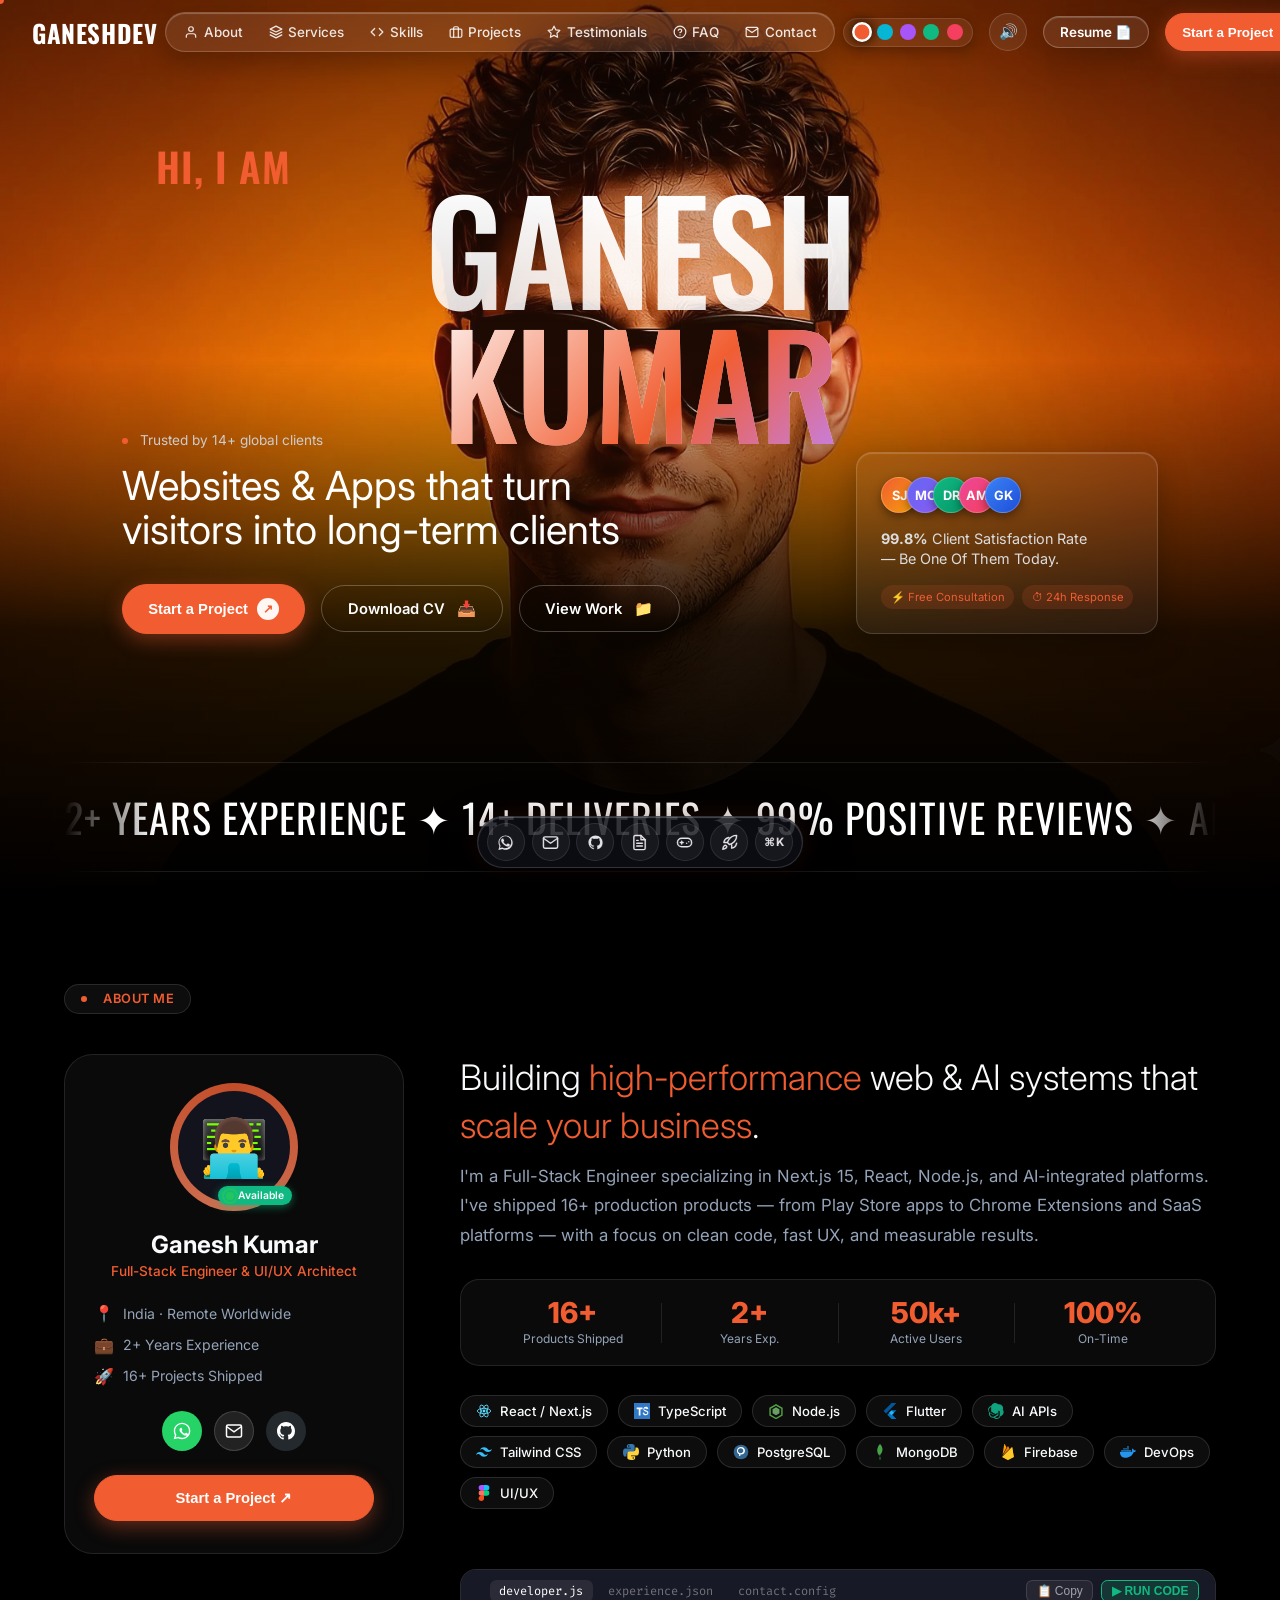
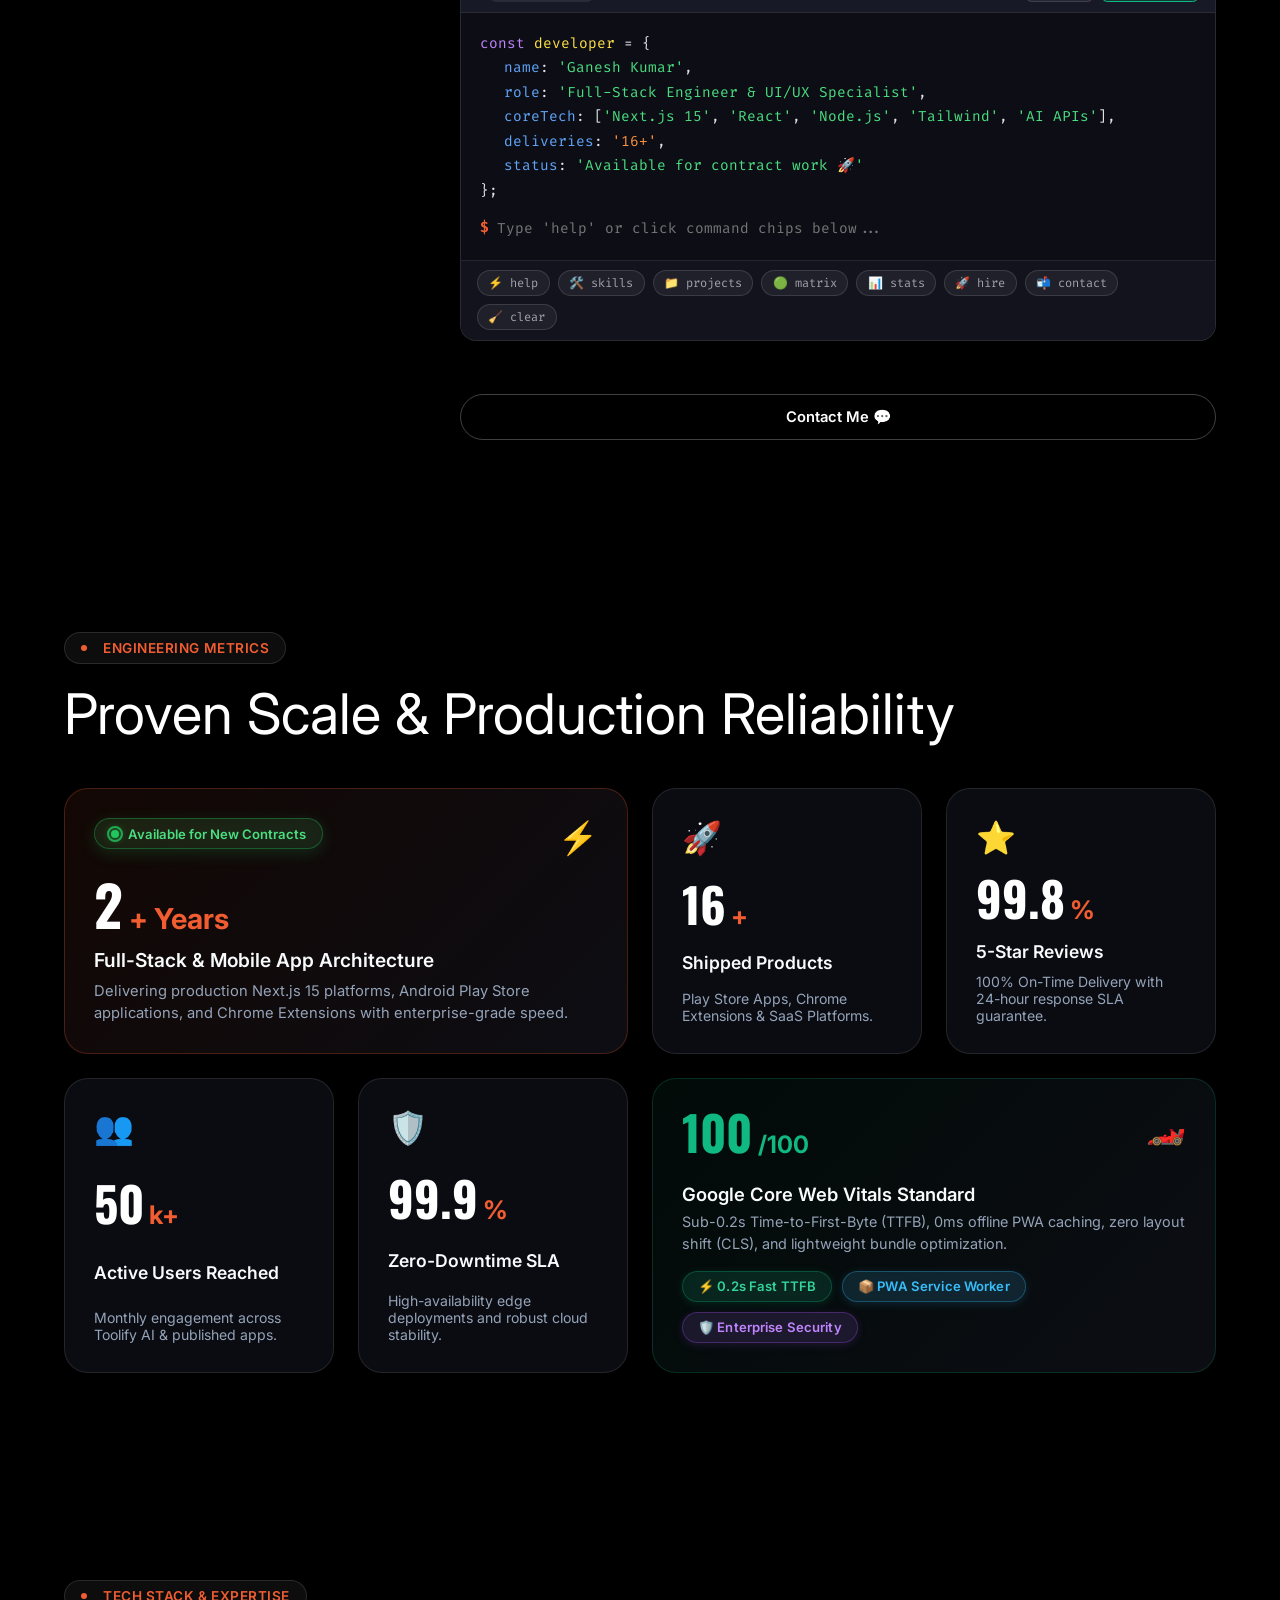
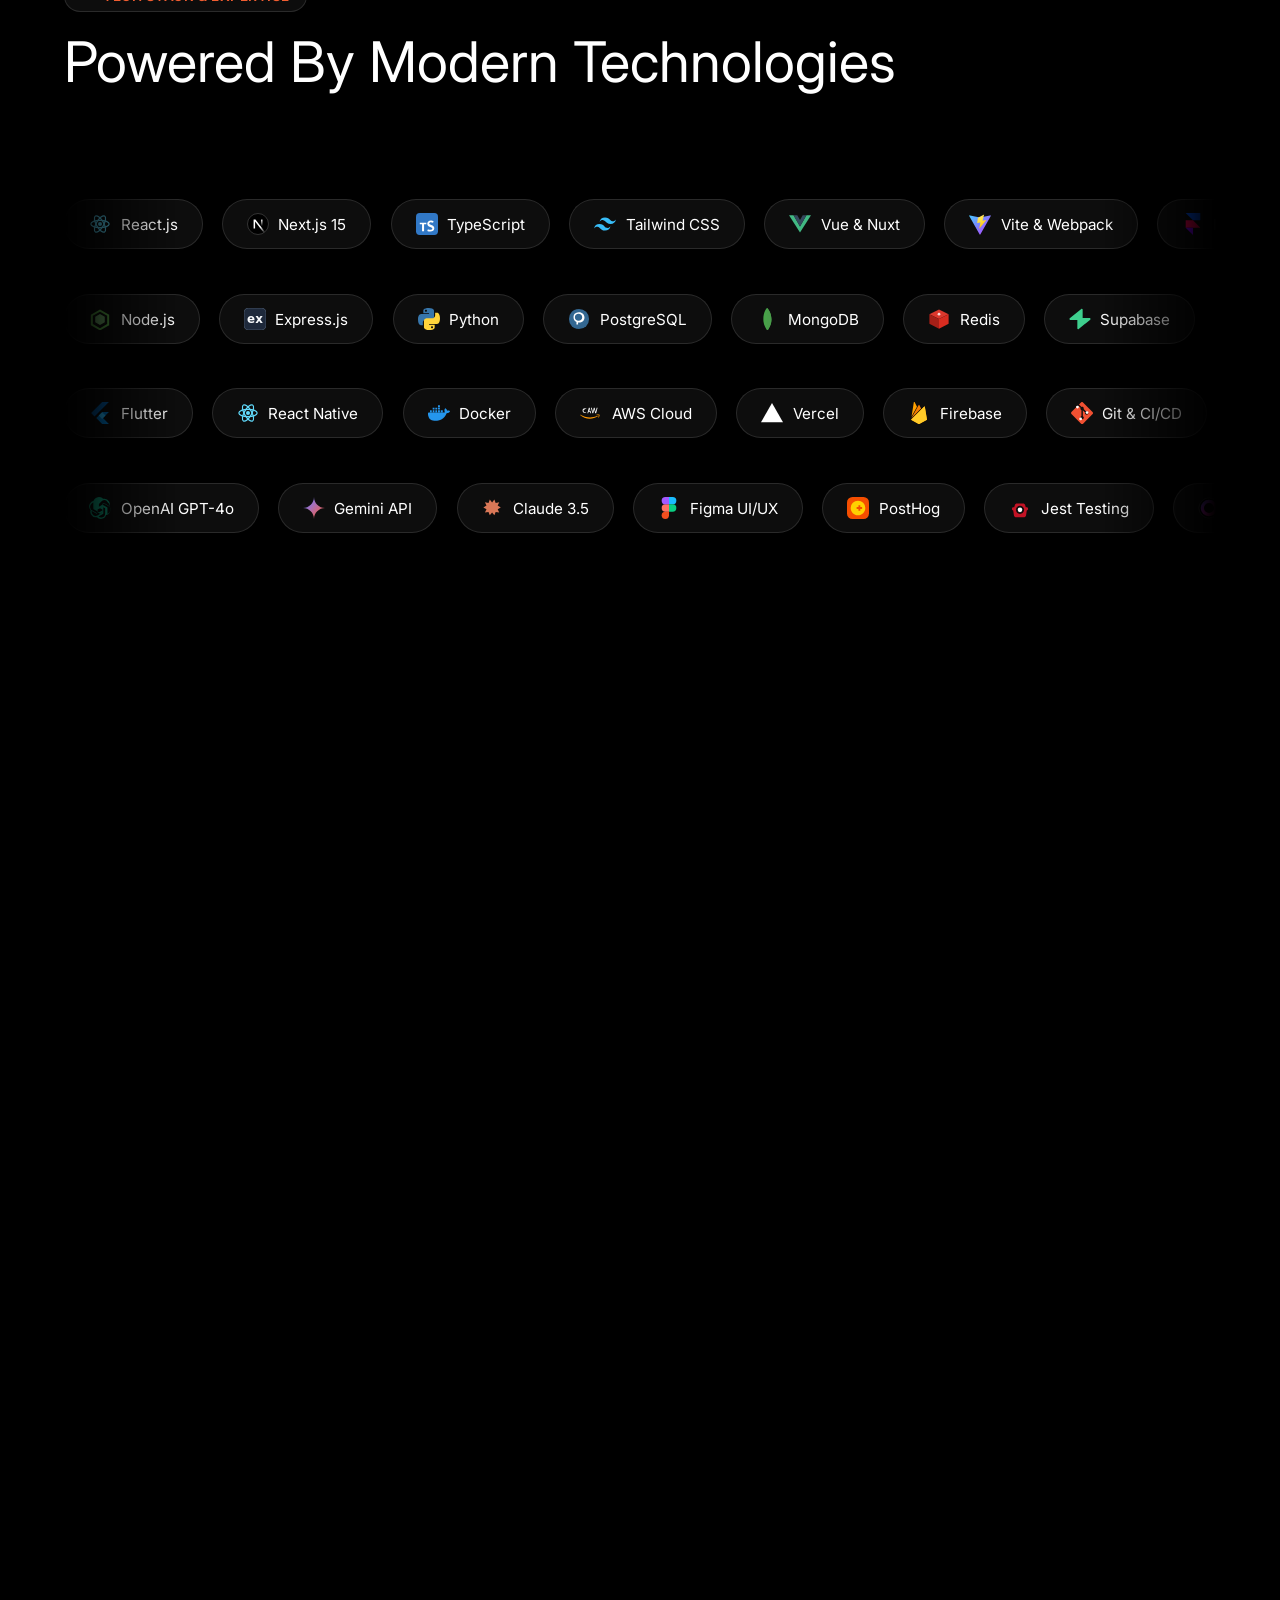
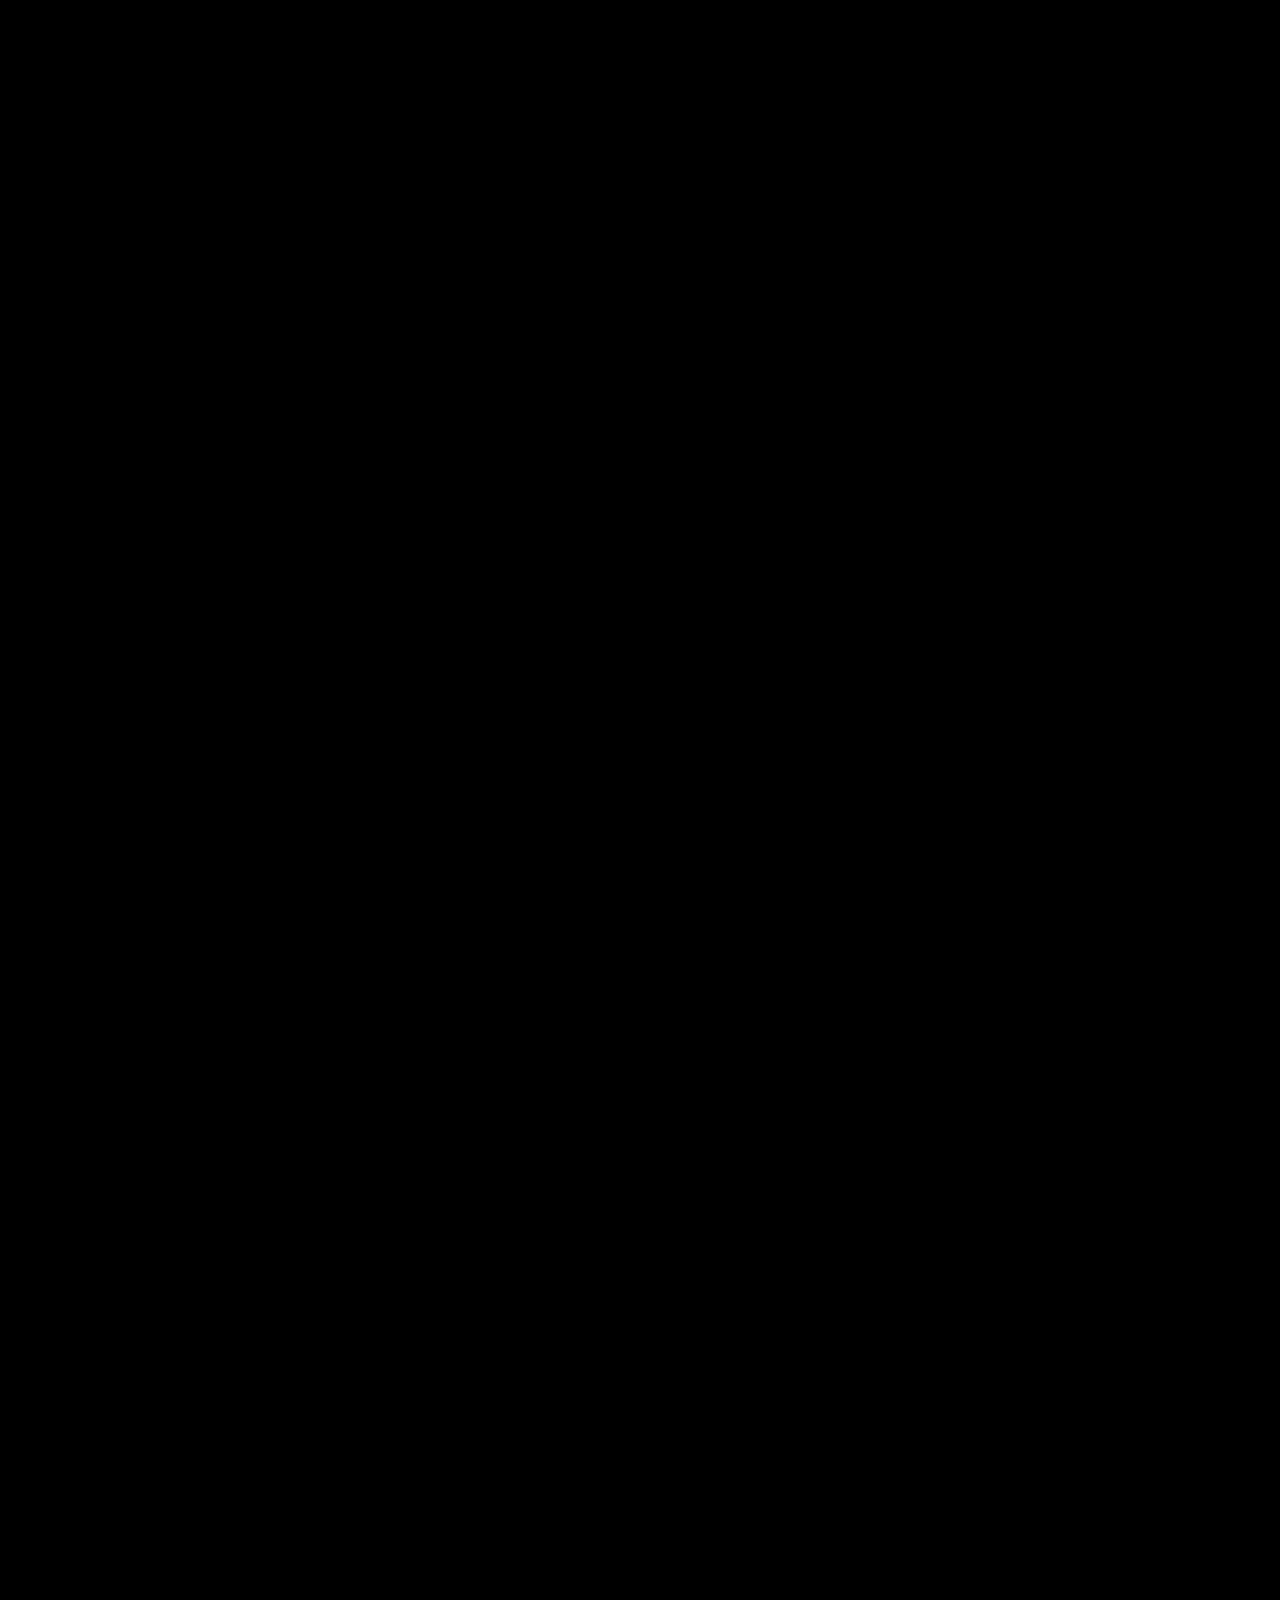
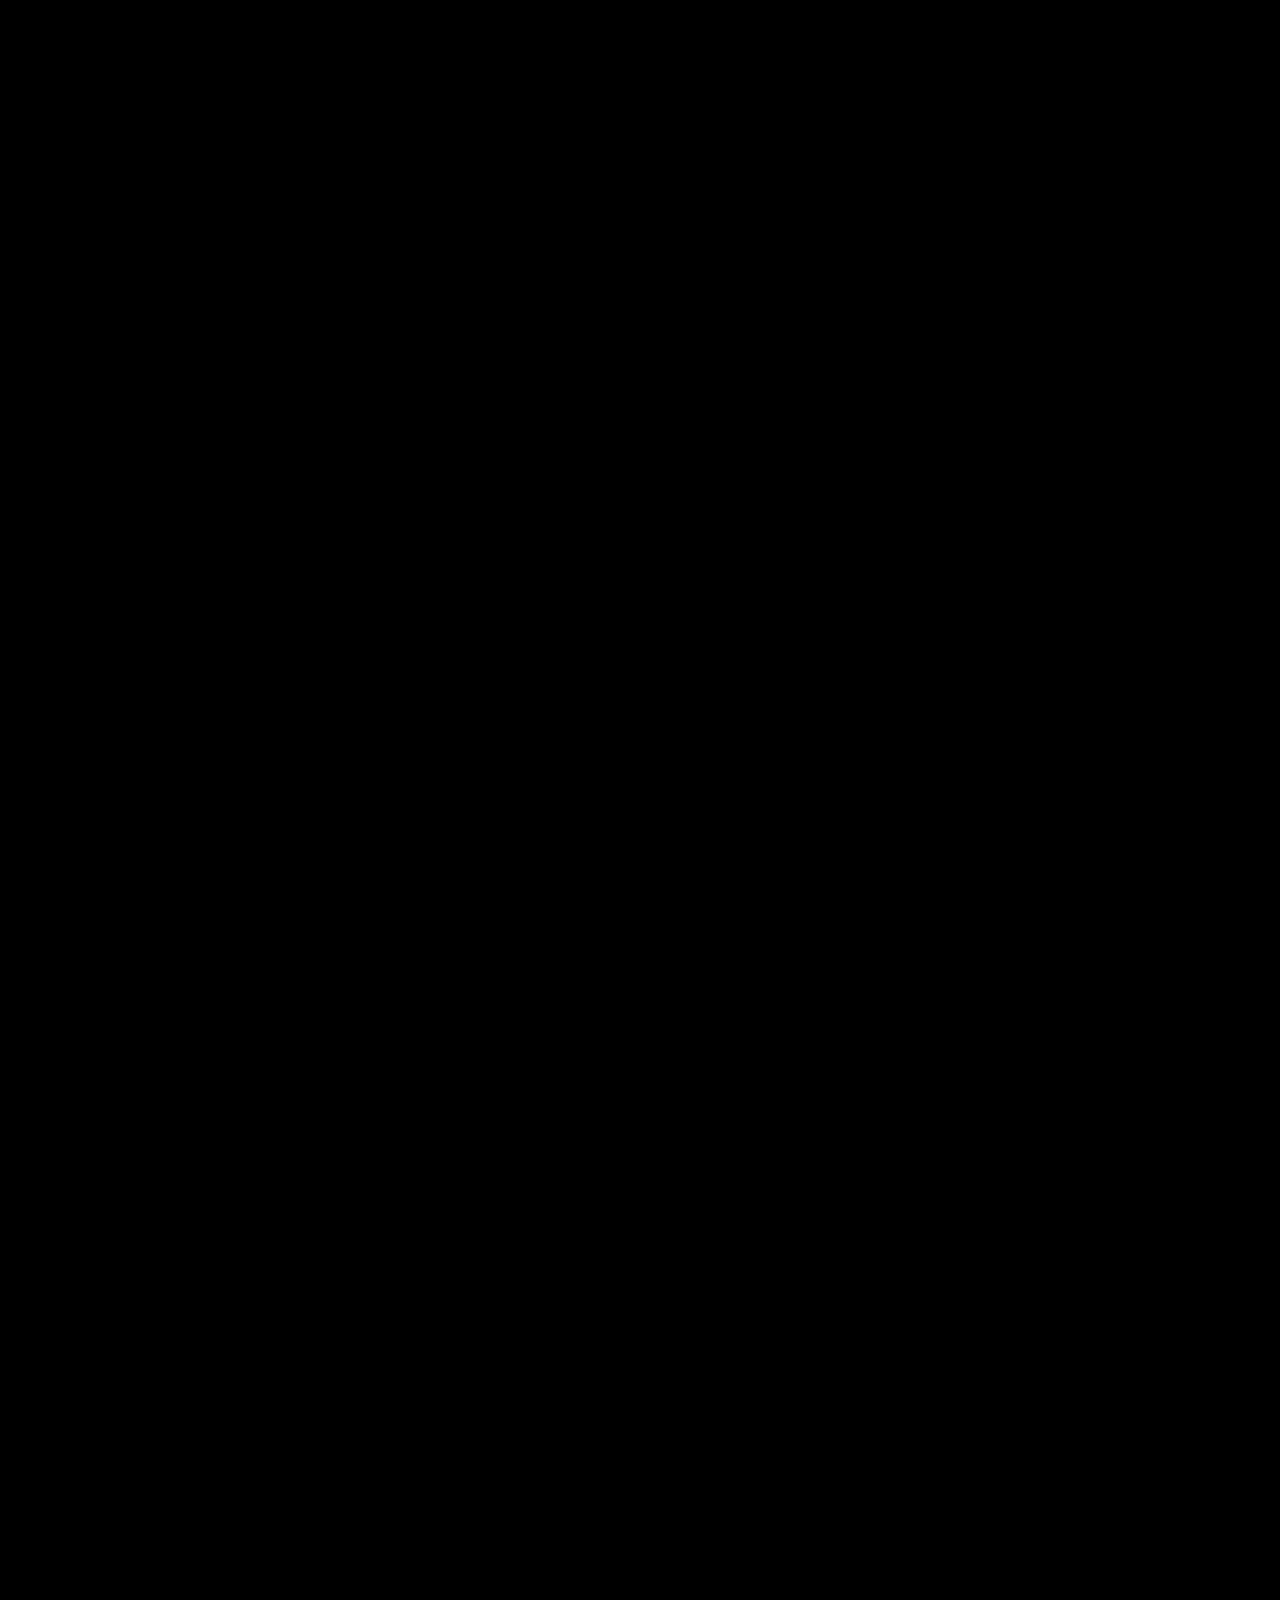
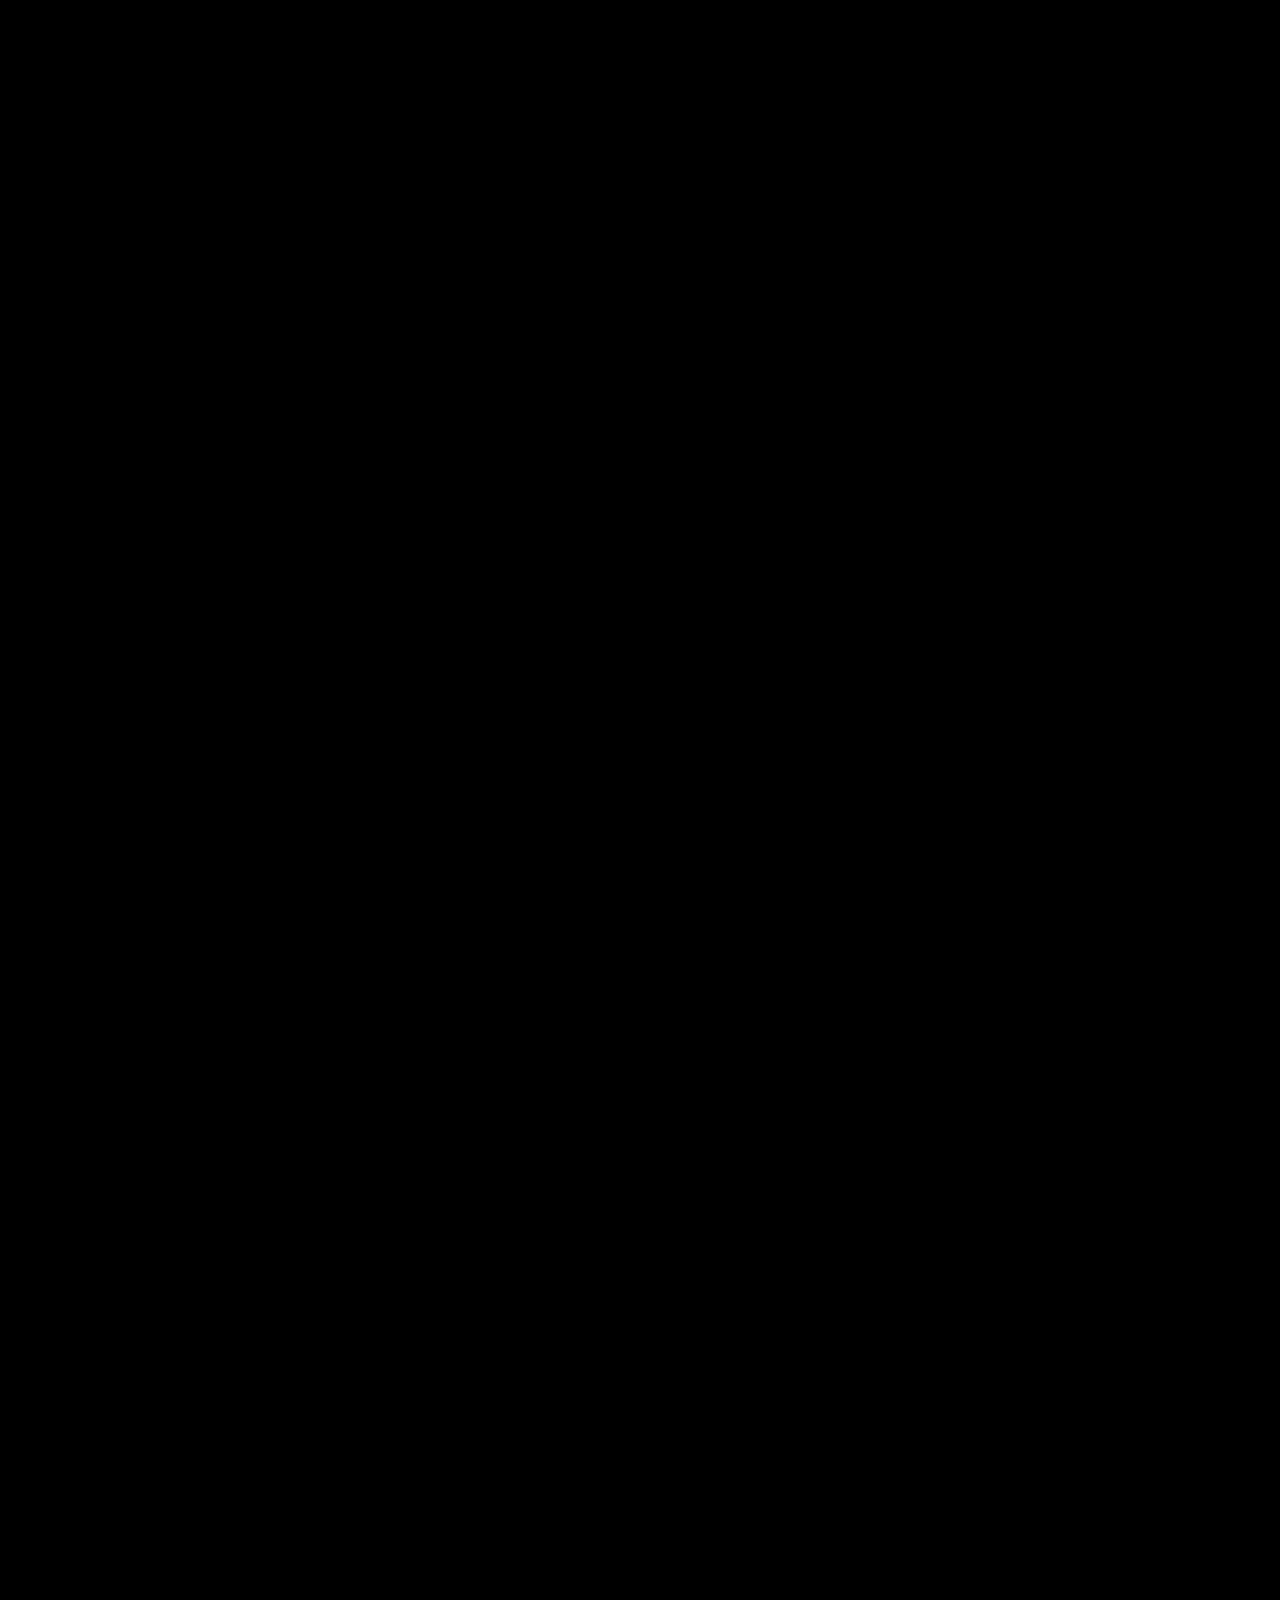
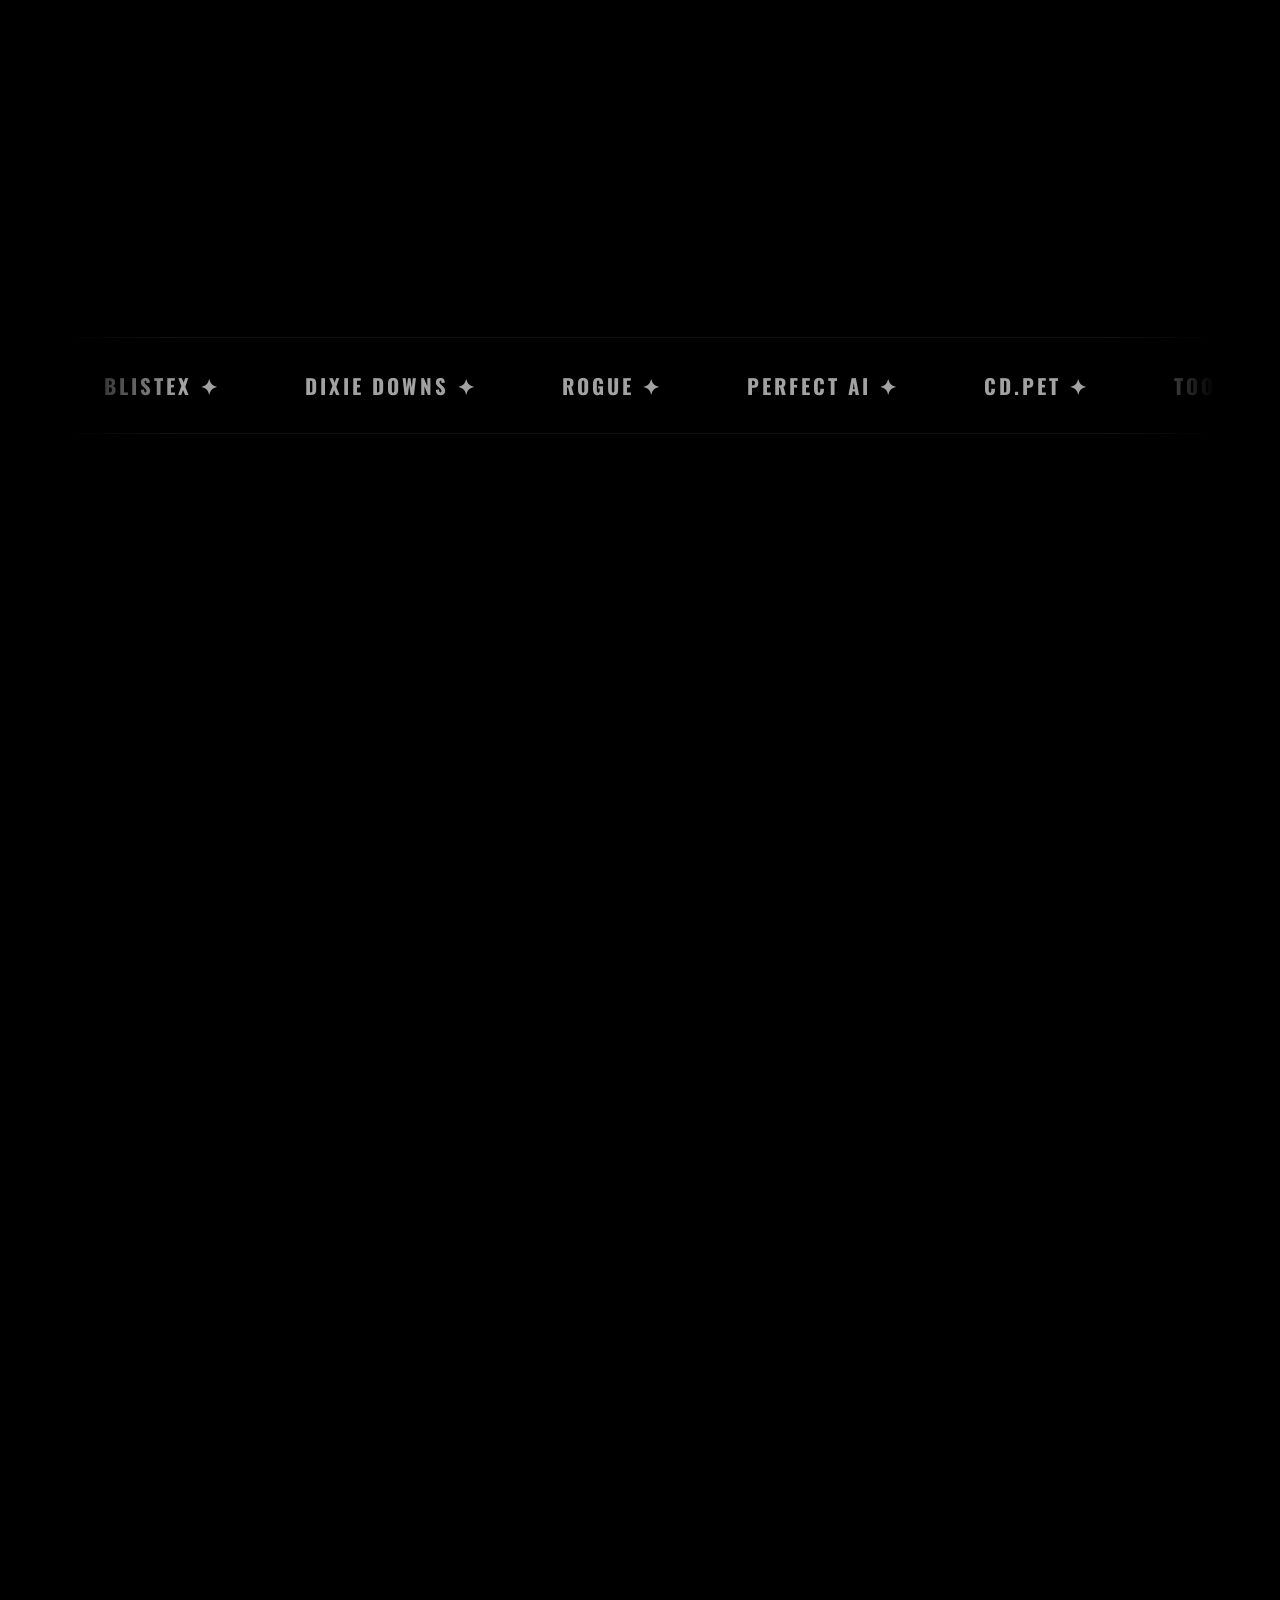
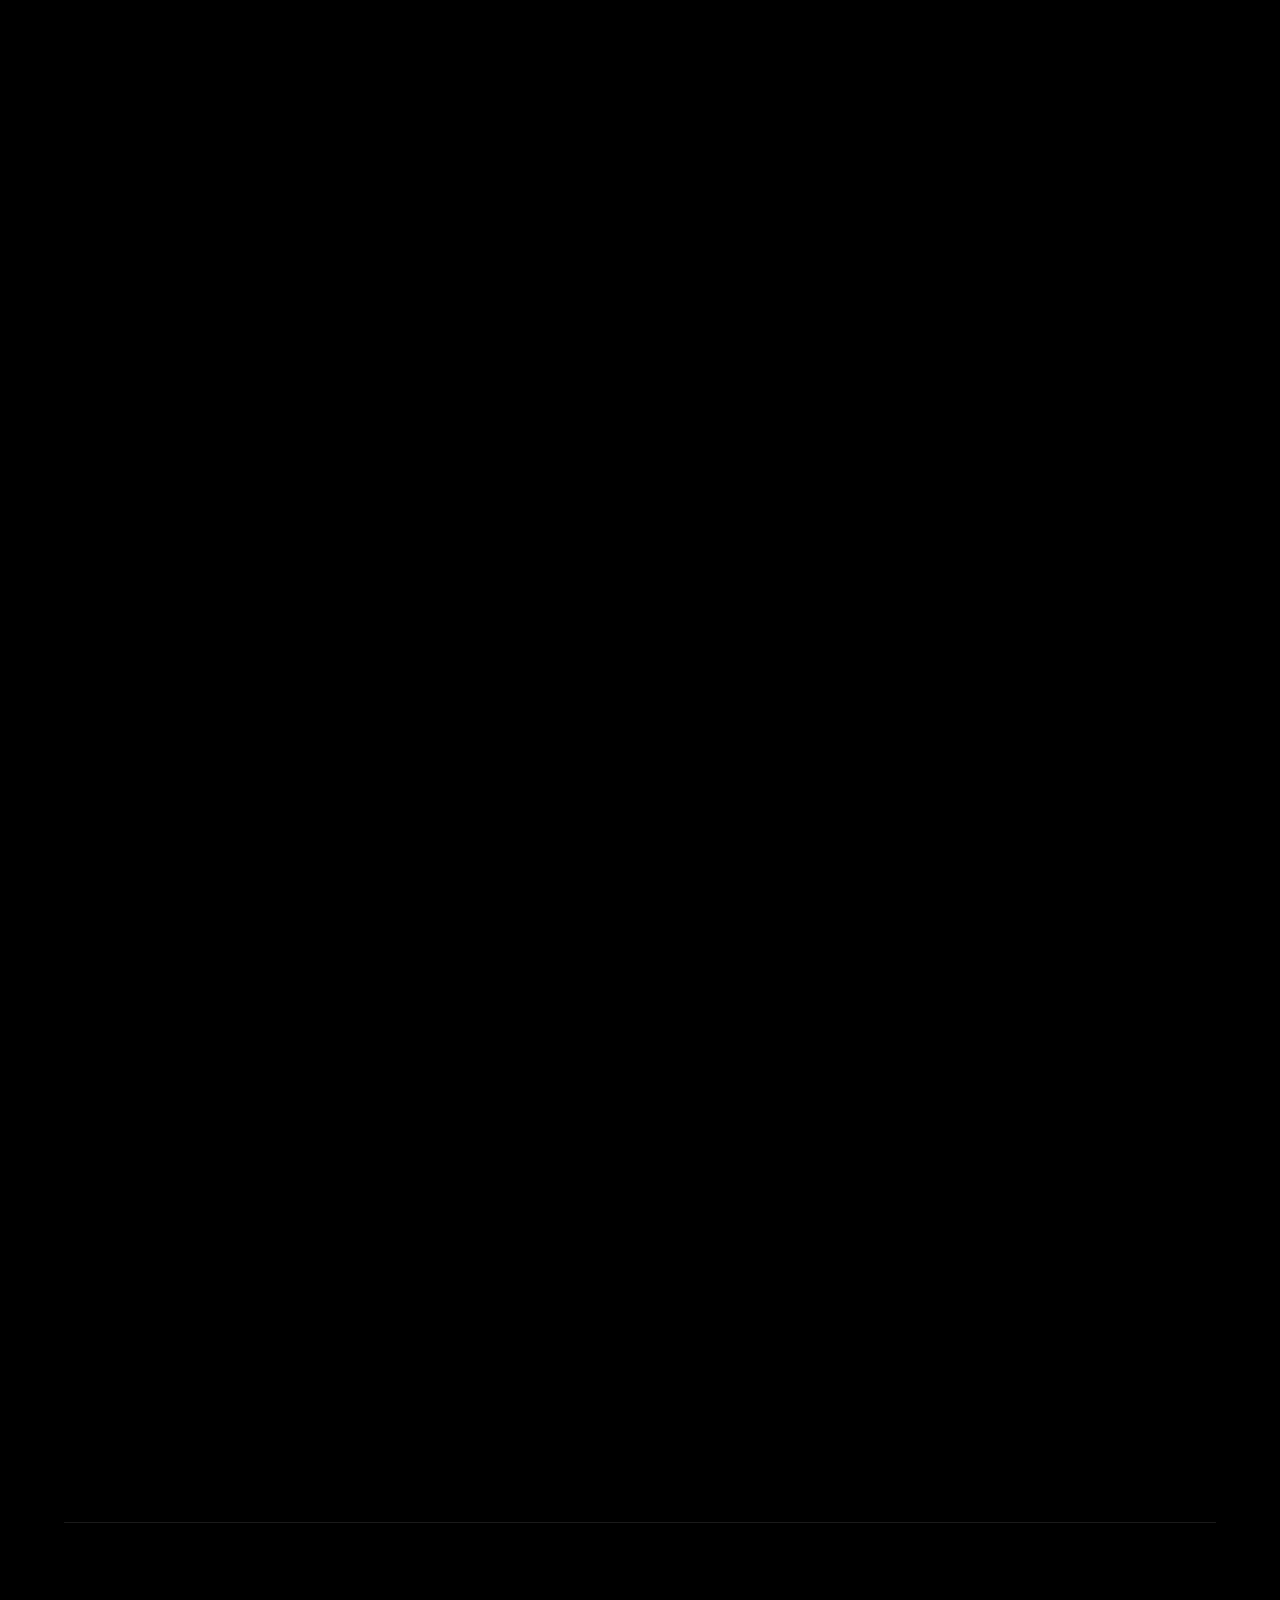
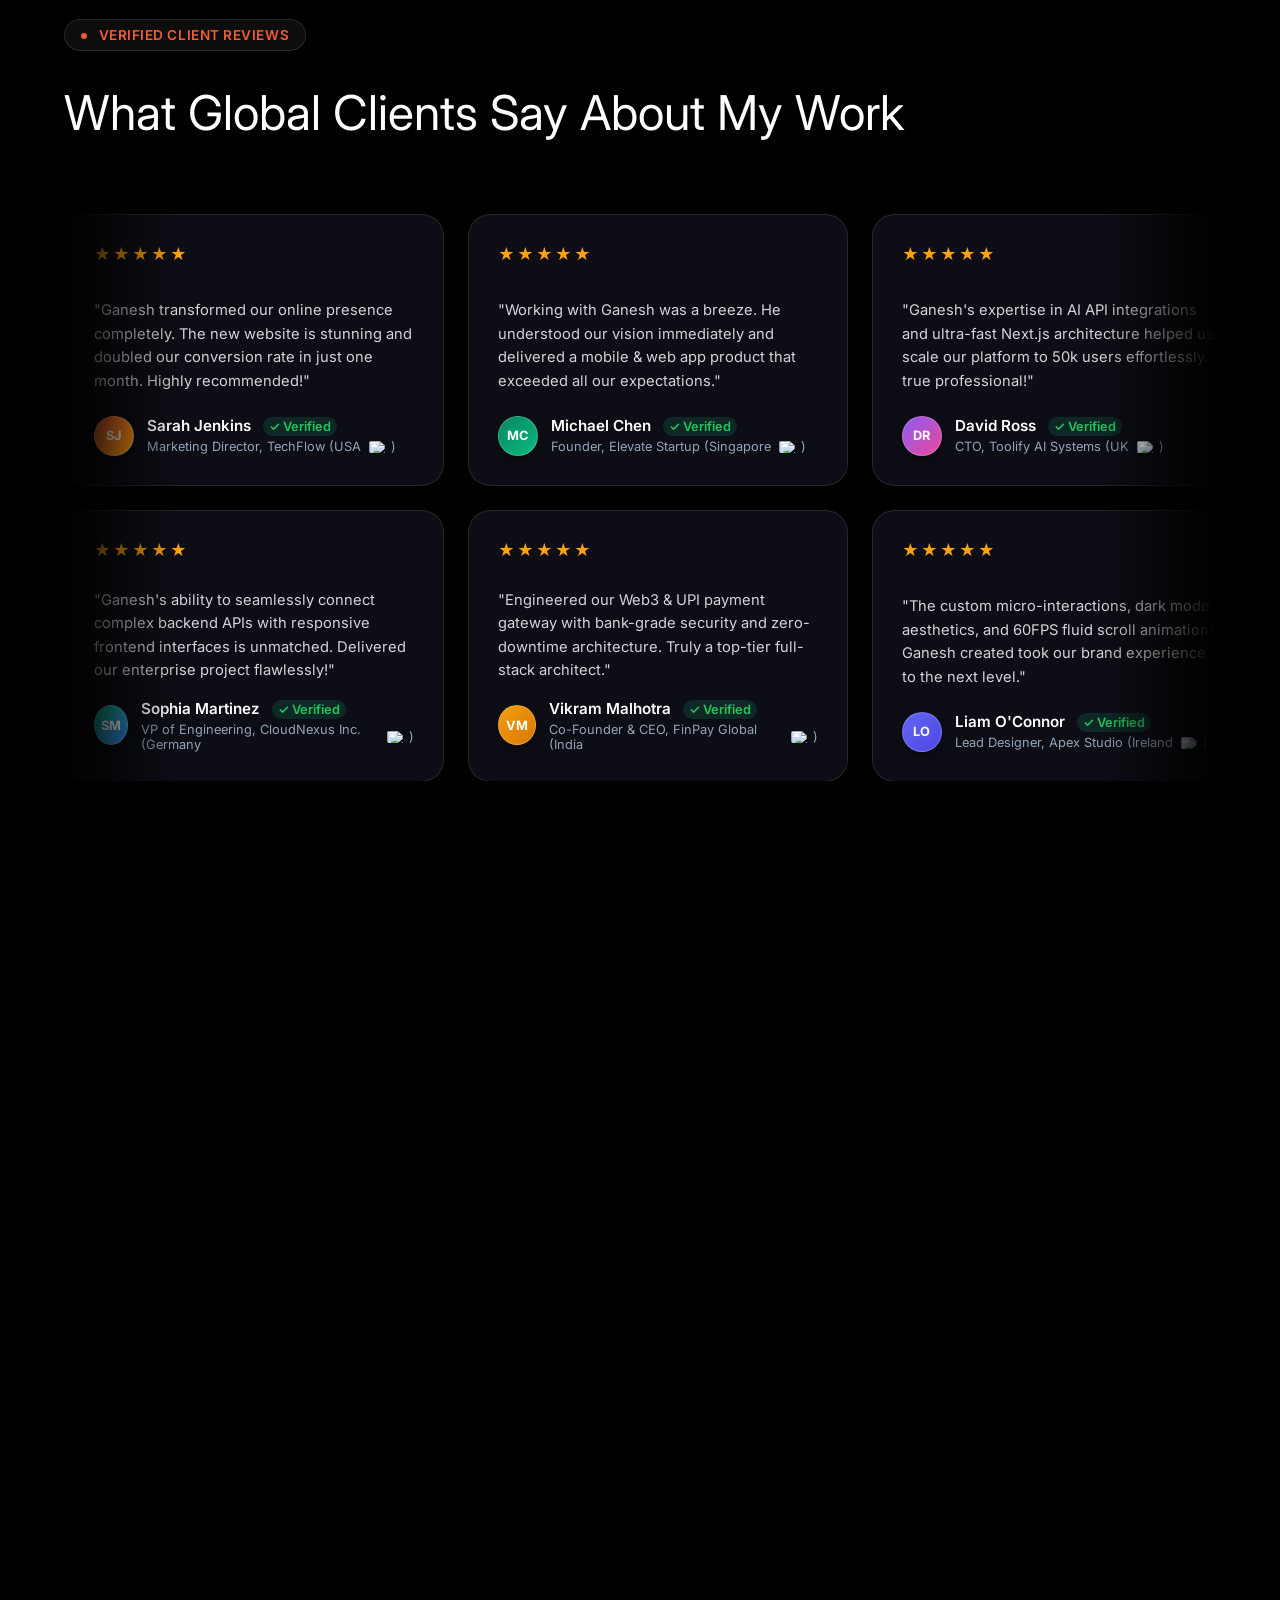
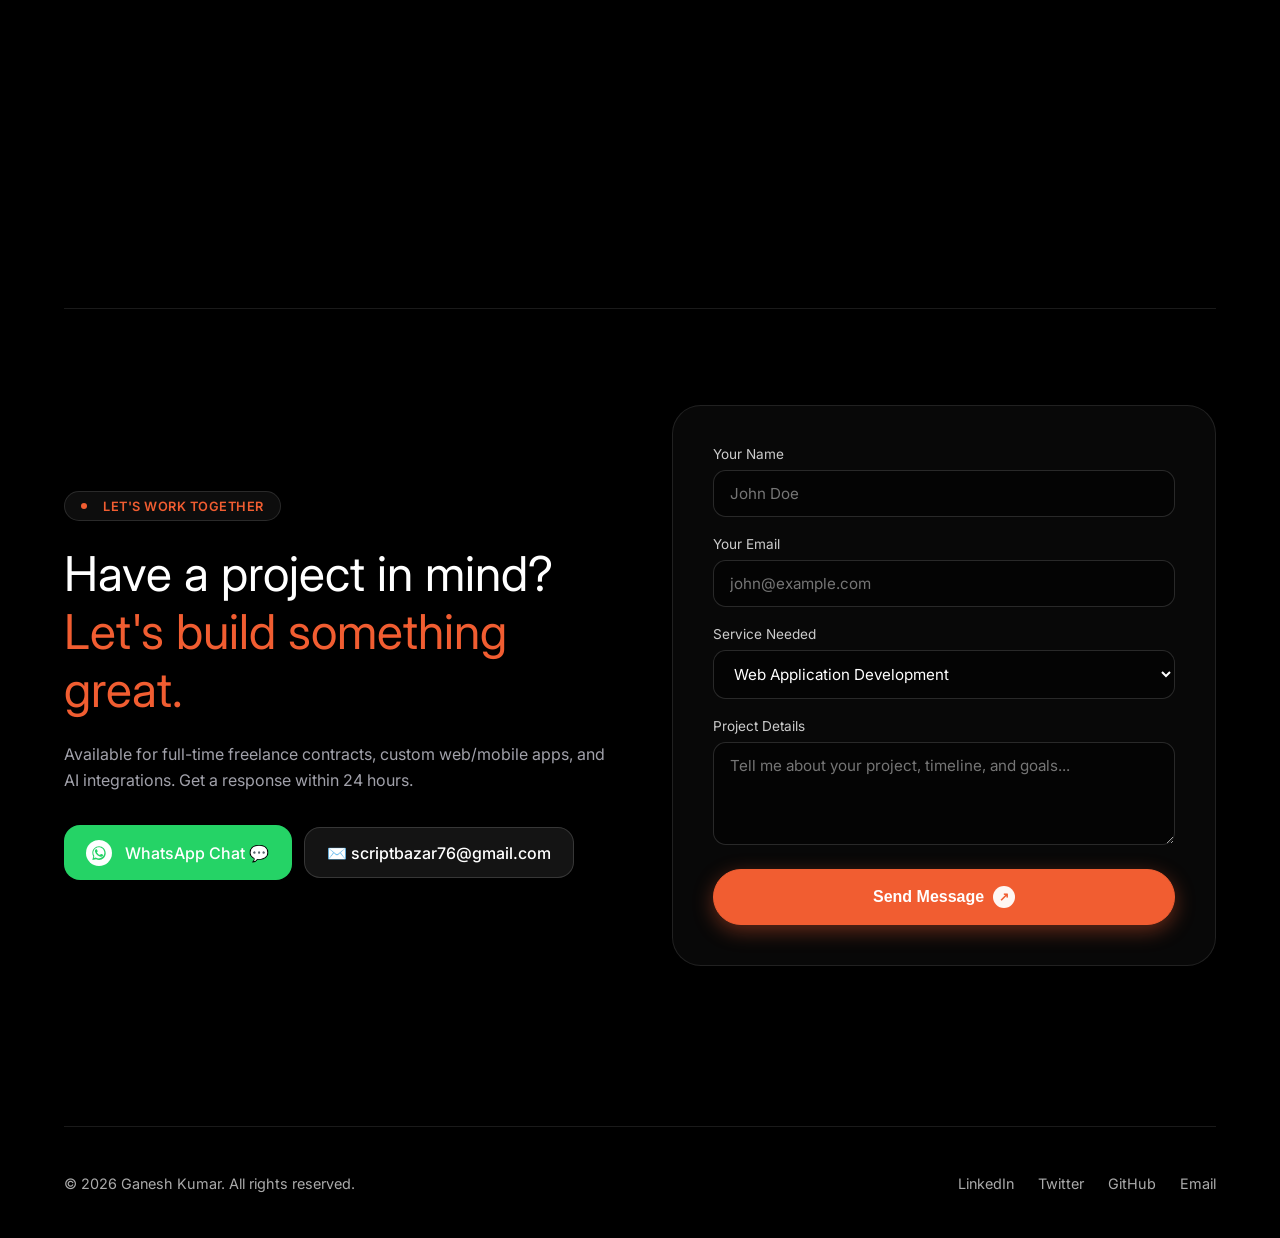
==== commit 523d54c3: "feat(ui/interactive): add terminal CLI engine, Web Audio sound FX, spotlight card borders, button sh" ====
--- a/index.html
+++ b/index.html
@@ -39,7 +39,7 @@
     <link href="https://fonts.googleapis.com/css2?family=Inter:wght@300;400;500;600;700&family=Oswald:wght@500;700&family=Fira+Code:wght@400;500&display=swap" rel="stylesheet">
     
     <link rel="preload" as="image" href="frames/frame_0000.jpg">
-    <link rel="stylesheet" href="style.css?v=6.3">
+    <link rel="stylesheet" href="style.css?v=6.7">
     <style>
         .status-pill-green {
             display: inline-flex !important;
@@ -189,6 +189,16 @@
                 <a href="#contact" class="nav-link"><svg viewBox="0 0 24 24"><path d="M4 4h16c1.1 0 2 .9 2 2v12c0 1.1-.9 2-2 2H4c-1.1 0-2-.9-2-2V6c0-1.1.9-2 2-2z"/><polyline points="22,6 12,13 2,6"/></svg> Contact</a>
             </div>
             <div class="nav-actions">
+                <div class="theme-picker" title="Switch Accent Color Theme">
+                    <button class="theme-dot active" data-theme="orange" style="background:#f15d31;" title="Orange Theme" aria-label="Orange Theme"></button>
+                    <button class="theme-dot" data-theme="cyan" style="background:#06b6d4;" title="Cyan Theme" aria-label="Cyan Theme"></button>
+                    <button class="theme-dot" data-theme="purple" style="background:#a855f7;" title="Purple Theme" aria-label="Purple Theme"></button>
+                    <button class="theme-dot" data-theme="green" style="background:#10b981;" title="Emerald Theme" aria-label="Emerald Theme"></button>
+                    <button class="theme-dot" data-theme="rose" style="background:#f43f5e;" title="Rose Theme" aria-label="Rose Theme"></button>
+                </div>
+                <button class="sound-toggle-btn magnetic-btn" id="sound-toggle-btn" title="Toggle Sound FX (Web Audio)" aria-label="Toggle Sound Effects">
+                    <span class="sound-icon">🔊</span>
+                </button>
                 <a href="#resume" class="btn btn-outline magnetic-btn" id="resume-btn">Resume 📄</a>
                 <button class="btn btn-primary open-modal-btn magnetic-btn">Start a Project <span class="arrow">↗</span></button>
                 <button class="hamburger-btn" id="hamburger-btn" aria-label="Toggle Mobile Navigation">
@@ -386,8 +396,10 @@
                             <span class="term-chip" data-cmd="help">⚡ help</span>
                             <span class="term-chip" data-cmd="skills">🛠️ skills</span>
                             <span class="term-chip" data-cmd="projects">📁 projects</span>
+                            <span class="term-chip" data-cmd="matrix">🟢 matrix</span>
                             <span class="term-chip" data-cmd="stats">📊 stats</span>
                             <span class="term-chip" data-cmd="hire">🚀 hire</span>
+                            <span class="term-chip" data-cmd="contact">📬 contact</span>
                             <span class="term-chip" data-cmd="clear">🧹 clear</span>
                         </div>
                     </div>
@@ -1324,7 +1336,7 @@
                                 <span class="external-link-btn">↗</span>
                             </div>
                             <div class="iframe-container">
-                                <iframe src="https://universalpay-psi.vercel.app/" title="UniversalPay Payment Gateway Preview" loading="lazy" referrerpolicy="no-referrer" sandbox="allow-scripts allow-forms allow-popups allow-same-origin"></iframe>
+                                <iframe src="https://universalpay-psi.vercel.app/" title="UniversalPay Payment Gateway Preview" loading="lazy" referrerpolicy="no-referrer"></iframe>
                             </div>
                         </div>
                     </a>
@@ -1349,11 +1361,8 @@
                                 <div class="address-bar">https://script-bazar.vercel.app/</div>
                                 <span class="external-link-btn">↗</span>
                             </div>
-                            <div class="iframe-container" style="background: radial-gradient(circle at top right, #3b0764, #0f172a); display: flex; flex-direction: column; justify-content: center; align-items: center; padding: 1.5rem; text-align: center; color: #fff;">
-                                <div style="width: 52px; height: 52px; border-radius: 12px; background: linear-gradient(135deg, #a855f7, #6366f1); display: flex; align-items: center; justify-content: center; font-size: 1.6rem; margin-bottom: 0.6rem; box-shadow: 0 8px 20px rgba(168, 85, 247, 0.35);">🛍️</div>
-                                <h4 style="font-size: 1.1rem; margin: 0 0 0.25rem 0; font-weight: 700; color: #f8fafc;">ScriptBazar Marketplace</h4>
-                                <p style="font-size: 0.78rem; color: #94a3b8; margin: 0 0 0.8rem 0; max-width: 260px;">Developer Scripts, SaaS Boilerplates &amp; Modern UI Kits</p>
-                                <span style="font-size: 0.75rem; font-weight: 600; padding: 0.35rem 0.85rem; border-radius: 9999px; background: rgba(168, 85, 247, 0.2); border: 1px solid rgba(168, 85, 247, 0.4); color: #c084fc;">⚡ Live Store • Click to Open ↗</span>
+                            <div class="iframe-container">
+                                <iframe src="https://script-bazar.vercel.app/" title="ScriptBazar Marketplace Preview" loading="lazy" referrerpolicy="no-referrer"></iframe>
                             </div>
                         </div>
                     </a>
@@ -1379,7 +1388,7 @@
                                 <span class="external-link-btn">↗</span>
                             </div>
                             <div class="iframe-container">
-                                <iframe src="https://toolifyai.vercel.app/" title="ToolifyAI Platform Preview" loading="lazy" referrerpolicy="no-referrer" sandbox="allow-scripts allow-forms allow-popups allow-same-origin"></iframe>
+                                <iframe src="https://toolifyai.vercel.app/" title="ToolifyAI Platform Preview" loading="lazy" referrerpolicy="no-referrer"></iframe>
                             </div>
                         </div>
                     </a>
@@ -1405,7 +1414,7 @@
                                 <span class="external-link-btn">↗</span>
                             </div>
                             <div class="iframe-container">
-                                <iframe src="https://simpleinvoicegenerator-two.vercel.app/" title="Simple Invoice Generator Preview" loading="lazy" referrerpolicy="no-referrer" sandbox="allow-scripts allow-forms allow-popups allow-same-origin"></iframe>
+                                <iframe src="https://simpleinvoicegenerator-two.vercel.app/" title="Simple Invoice Generator Preview" loading="lazy" referrerpolicy="no-referrer"></iframe>
                             </div>
                         </div>
                     </a>
@@ -1431,7 +1440,7 @@
                                 <span class="external-link-btn">↗</span>
                             </div>
                             <div class="iframe-container">
-                                <iframe src="https://mashalaghar.vercel.app/" title="Mashala Ghar Web App Preview" loading="lazy" referrerpolicy="no-referrer" sandbox="allow-scripts allow-forms allow-popups allow-same-origin"></iframe>
+                                <iframe src="https://mashalaghar.vercel.app/" title="Mashala Ghar Web App Preview" loading="lazy" referrerpolicy="no-referrer"></iframe>
                             </div>
                         </div>
                     </a>
@@ -1457,7 +1466,7 @@
                                 <span class="external-link-btn">↗</span>
                             </div>
                             <div class="iframe-container">
-                                <iframe src="https://ganeshkumar-delta.vercel.app/" title="Ganesh Portfolio v2.0 Live Preview" loading="lazy" referrerpolicy="no-referrer" sandbox="allow-scripts allow-forms allow-popups allow-same-origin"></iframe>
+                                <iframe src="https://ganeshkumar-delta.vercel.app/" title="Ganesh Portfolio v2.0 Live Preview" loading="lazy" referrerpolicy="no-referrer"></iframe>
                             </div>
                         </div>
                     </a>
@@ -2162,11 +2171,20 @@
                 <kbd class="esc-badge">ESC</kbd>
             </div>
             <div class="cmd-k-options-list" id="cmd-k-list">
+                <div class="cmd-k-category-header">⚡ Popular Actions</div>
                 <div class="cmd-k-option active" data-action="contact-modal">
                     <span class="opt-icon">🚀</span>
                     <div class="opt-text">
-                        <strong>Start a Project</strong>
-                        <span>Request a custom proposal & timeline</span>
+                        <strong>Start a Project / Hire Me</strong>
+                        <span>Request a custom proposal, pricing & timeline</span>
+                    </div>
+                    <kbd>↵</kbd>
+                </div>
+                <div class="cmd-k-option" data-action="download-resume">
+                    <span class="opt-icon">📄</span>
+                    <div class="opt-text">
+                        <strong>Download Professional CV / Resume</strong>
+                        <span>Print-ready PDF / Detailed Tech Matrix</span>
                     </div>
                     <kbd>↵</kbd>
                 </div>
@@ -2178,39 +2196,129 @@
                     </div>
                     <kbd>↵</kbd>
                 </div>
+
+                <div class="cmd-k-category-header">🧭 Navigation & Sections</div>
                 <div class="cmd-k-option" data-action="goto-projects">
                     <span class="opt-icon">📁</span>
                     <div class="opt-text">
-                        <strong>View Portfolio Projects</strong>
-                        <span>Jump to featured web & mobile work</span>
+                        <strong>Portfolio Projects Archive</strong>
+                        <span>Web Apps, Mobile Apps, Chrome Extensions (16+ Projects)</span>
                     </div>
                     <kbd>↵</kbd>
                 </div>
                 <div class="cmd-k-option" data-action="goto-services">
                     <span class="opt-icon">💻</span>
                     <div class="opt-text">
-                        <strong>Explore Services</strong>
-                        <span>Web Apps, Mobile Apps, AI Tools & Performance</span>
+                        <strong>Engineering Services & Solutions</strong>
+                        <span>Full-Stack Web, Flutter/React Native Apps, AI Integration</span>
                     </div>
                     <kbd>↵</kbd>
                 </div>
+                <div class="cmd-k-option" data-action="goto-skills">
+                    <span class="opt-icon">🛠️</span>
+                    <div class="opt-text">
+                        <strong>Skills & Tech Stack Matrix</strong>
+                        <span>Next.js 15, React, Node.js, Tailwind, WebGL, Flutter</span>
+                    </div>
+                    <kbd>↵</kbd>
+                </div>
+                <div class="cmd-k-option" data-action="goto-terminal">
+                    <span class="opt-icon">⌨️</span>
+                    <div class="opt-text">
+                        <strong>Interactive Developer Terminal</strong>
+                        <span>Run live scripts, check logs & CLI commands</span>
+                    </div>
+                    <kbd>↵</kbd>
+                </div>
+                <div class="cmd-k-option" data-action="goto-performance">
+                    <span class="opt-icon">⚡</span>
+                    <div class="opt-text">
+                        <strong>Speed Benchmark & Web Vitals</strong>
+                        <span>100/100 Google Lighthouse Core Web Vitals Comparison</span>
+                    </div>
+                    <kbd>↵</kbd>
+                </div>
+                <div class="cmd-k-option" data-action="goto-testimonials">
+                    <span class="opt-icon">🌟</span>
+                    <div class="opt-text">
+                        <strong>Client Reviews & Testimonials</strong>
+                        <span>99% 5-Star Rating from Global Enterprise & Startups</span>
+                    </div>
+                    <kbd>↵</kbd>
+                </div>
+                <div class="cmd-k-option" data-action="goto-faq">
+                    <span class="opt-icon">❓</span>
+                    <div class="opt-text">
+                        <strong>Frequently Asked Questions (FAQ)</strong>
+                        <span>Pricing, Timelines, Tech Stack & Guarantees</span>
+                    </div>
+                    <kbd>↵</kbd>
+                </div>
+
+                <div class="cmd-k-category-header">🎨 Themes & Audio Settings</div>
+                <div class="cmd-k-option" data-action="set-theme-orange">
+                    <span class="opt-icon">🟠</span>
+                    <div class="opt-text">
+                        <strong>Switch Theme: Radiant Orange (Default)</strong>
+                        <span>Modern Silicon Valley Tech Glow</span>
+                    </div>
+                    <kbd>↵</kbd>
+                </div>
+                <div class="cmd-k-option" data-action="set-theme-cyan">
+                    <span class="opt-icon">🌐</span>
+                    <div class="opt-text">
+                        <strong>Switch Theme: Electric Cyan</strong>
+                        <span>Futuristic Neon Sci-Fi Theme</span>
+                    </div>
+                    <kbd>↵</kbd>
+                </div>
+                <div class="cmd-k-option" data-action="set-theme-purple">
+                    <span class="opt-icon">🟣</span>
+                    <div class="opt-text">
+                        <strong>Switch Theme: Cyberpunk Purple</strong>
+                        <span>Ultra-Vibrant Deep Violet Theme</span>
+                    </div>
+                    <kbd>↵</kbd>
+                </div>
+                <div class="cmd-k-option" data-action="set-theme-green">
+                    <span class="opt-icon">🟢</span>
+                    <div class="opt-text">
+                        <strong>Switch Theme: Emerald Matrix</strong>
+                        <span>Terminal Hacker Green Theme</span>
+                    </div>
+                    <kbd>↵</kbd>
+                </div>
+                <div class="cmd-k-option" data-action="set-theme-rose">
+                    <span class="opt-icon">🌸</span>
+                    <div class="opt-text">
+                        <strong>Switch Theme: Rose Gold</strong>
+                        <span>Luxury Warm Crimson Accent</span>
+                    </div>
+                    <kbd>↵</kbd>
+                </div>
+                <div class="cmd-k-option" data-action="toggle-sound">
+                    <span class="opt-icon">🔊</span>
+                    <div class="opt-text">
+                        <strong>Toggle Sound FX & Audio Synthesizer</strong>
+                        <span>Enable / Mute interactive audio cues</span>
+                    </div>
+                    <kbd>↵</kbd>
+                </div>
+
+                <div class="cmd-k-category-header">📬 Quick Contact & Socials</div>
                 <div class="cmd-k-option" data-action="whatsapp">
                     <span class="opt-icon">💬</span>
                     <div class="opt-text">
-                        <strong>Open WhatsApp Quick Chat</strong>
-                        <span>Instant 1-on-1 Direct Chat</span>
+                        <strong>WhatsApp Direct 1-on-1 Chat</strong>
+                        <span>+91 706008603 (Instant Reply)</span>
                     </div>
                     <kbd>↵</kbd>
                 </div>
                 <div class="cmd-k-option" data-action="github">
-                    <span class="opt-icon">
-                        <svg width="18" height="18" viewBox="0 0 24 24" fill="currentColor" style="display:inline-block; vertical-align:middle;">
-                            <path fill-rule="evenodd" clip-rule="evenodd" d="M12 2C6.477 2 2 6.484 2 12.017c0 4.425 2.865 8.18 6.839 9.504.5.092.682-.217.682-.483 0-.237-.008-.868-.013-1.703-2.782.605-3.369-1.343-3.369-1.343-.454-1.158-1.11-1.466-1.11-1.466-.908-.62.069-.608.069-.608 1.003.07 1.53 1.032 1.53 1.032.892 1.53 2.341 1.088 2.91.832.092-.647.35-1.088.636-1.338-2.22-.253-4.555-1.113-4.555-4.951 0-1.093.39-1.988 1.029-2.688-.103-.253-.446-1.272.098-2.65 0 0 .84-.27 2.75 1.026A9.564 9.564 0 0112 6.844c.85.004 1.705.115 2.504.337 1.909-1.296 2.747-1.027 2.747-1.027.546 1.379.202 2.398.1 2.651.64.7 1.028 1.595 1.028 2.688 0 3.848-2.339 4.695-4.566 4.943.359.309.678.92.678 1.855 0 1.338-.012 2.419-.012 2.747 0 .268.18.58.688.482A10.019 10.019 0 0022 12.017C22 6.484 17.522 2 12 2z"/>
-                        </svg>
-                    </span>
+                    <span class="opt-icon">🐙</span>
                     <div class="opt-text">
                         <strong>Open GitHub Profile</strong>
-                        <span>github.com/scriptbazar</span>
+                        <span>github.com/scriptbazar (Open Source Repositories)</span>
                     </div>
                     <kbd>↵</kbd>
                 </div>
@@ -2232,6 +2340,6 @@
         <span class="cursor-text" id="cursor-text"></span>
     </div>
 
-    <script src="script.js?v=6.0"></script>
+    <script src="script.js?v=6.7"></script>
 </body>
 </html>
--- a/style.css
+++ b/style.css
@@ -149,38 +149,105 @@
 /* Typography & Utils */
 h1, h2, h3 { font-weight: normal; }
 .btn {
+    position: relative;
     display: inline-flex;
     align-items: center;
-    gap: 0.5rem;
-    padding: 0.8rem 1.5rem;
+    justify-content: center;
+    gap: 0.55rem;
+    padding: 0.82rem 1.6rem;
     border-radius: 2rem;
     text-decoration: none;
-    font-size: 0.9rem;
-    font-weight: 500;
-    transition: all 0.3s ease;
-}
-.btn-primary {
-    background-color: #f15d31;
-    color: #fff;
-}
-.btn-primary:hover { background-color: #d84d23; }
+    font-size: 0.92rem;
+    font-weight: 600;
+    transition: all 0.32s cubic-bezier(0.16, 1, 0.3, 1);
+    cursor: pointer;
+    box-sizing: border-box;
+    overflow: hidden;
+}
+
+.btn-primary, .modal-submit-btn {
+    position: relative;
+    background: linear-gradient(135deg, var(--theme-primary, #f15d31) 0%, #d44318 100%) !important;
+    color: #ffffff !important;
+    border: 1px solid rgba(255, 255, 255, 0.3) !important;
+    box-shadow: 0 8px 25px var(--theme-glow, rgba(241, 93, 49, 0.45)), inset 0 1px 1px rgba(255, 255, 255, 0.4) !important;
+    overflow: hidden !important;
+    z-index: 1;
+}
+
+/* Diagonal Moving Shimmer Beam */
+.btn-primary::after, .modal-submit-btn::after {
+    content: '';
+    position: absolute;
+    top: -50%;
+    left: -120%;
+    width: 60%;
+    height: 200%;
+    background: linear-gradient(
+        90deg,
+        transparent 0%,
+        rgba(255, 255, 255, 0.08) 25%,
+        rgba(255, 255, 255, 0.55) 50%,
+        rgba(255, 255, 255, 0.08) 75%,
+        transparent 100%
+    );
+    transform: rotate(25deg);
+    animation: buttonShimmerBeam 3.6s cubic-bezier(0.4, 0, 0.2, 1) infinite;
+    pointer-events: none;
+    z-index: 2;
+}
+
+@keyframes buttonShimmerBeam {
+    0% {
+        left: -120%;
+        opacity: 0;
+    }
+    15% {
+        opacity: 1;
+    }
+    35% {
+        left: 200%;
+        opacity: 0.9;
+    }
+    36%, 100% {
+        left: 200%;
+        opacity: 0;
+    }
+}
+
+.btn-primary:hover, .modal-submit-btn:hover {
+    transform: translateY(-3px) scale(1.03) !important;
+    box-shadow: 0 14px 35px var(--theme-glow, rgba(241, 93, 49, 0.65)), inset 0 1px 2px rgba(255, 255, 255, 0.6) !important;
+    border-color: rgba(255, 255, 255, 0.5) !important;
+}
+
+.btn-primary:hover::after, .modal-submit-btn:hover::after {
+    animation-duration: 1.8s;
+}
+
+.btn-primary:active, .modal-submit-btn:active {
+    transform: translateY(-1px) scale(0.98) !important;
+    box-shadow: 0 6px 18px var(--theme-glow, rgba(241, 93, 49, 0.4)) !important;
+}
+
 .btn-transparent {
     background-color: transparent;
     color: #fff;
 }
 .btn-transparent:hover { opacity: 0.8; }
 .btn-outline {
-    background: rgba(255, 255, 255, 0.08);
-    border: 1px solid rgba(255, 255, 255, 0.2);
+    background: rgba(255, 255, 255, 0.06);
+    border: 1px solid rgba(255, 255, 255, 0.18);
     color: #fff;
-    backdrop-filter: blur(10px);
+    backdrop-filter: blur(12px);
+    -webkit-backdrop-filter: blur(12px);
 }
 .btn-outline:hover {
-    background: rgba(241, 93, 49, 0.2);
-    border-color: #f15d31;
+    background: rgba(241, 93, 49, 0.18);
+    border-color: var(--theme-primary, #f15d31);
     color: #fff;
     transform: translateY(-2px);
-    box-shadow: 0 8px 20px rgba(241, 93, 49, 0.3);
+    box-shadow: 0 8px 20px var(--theme-glow, rgba(241, 93, 49, 0.3));
 }
 .arrow-icon {
     display: inline-flex;
@@ -194,13 +261,22 @@
     transform: translateX(3px) scale(1.1);
 }
 .arrow {
-    background-color: #fff;
-    color: #f15d31;
+    background-color: rgba(255, 255, 255, 0.95);
+    color: var(--theme-primary, #f15d31);
     border-radius: 50%;
-    width: 20px;
-    height: 20px;
-    display: flex; justify-content: center; align-items: center;
-    font-size: 0.7rem; font-weight: bold;
+    width: 22px;
+    height: 22px;
+    display: inline-flex;
+    justify-content: center;
+    align-items: center;
+    font-size: 0.78rem;
+    font-weight: 700;
+    transition: transform 0.3s cubic-bezier(0.16, 1, 0.3, 1), background-color 0.3s ease;
+    flex-shrink: 0;
+}
+.btn-primary:hover .arrow {
+    transform: translateX(3px) translateY(-1px) scale(1.15);
+    background-color: #ffffff;
 }
 .dot {
     display: inline-block; width: 6px; height: 6px;
@@ -570,6 +646,8 @@
     border-top: 1px solid rgba(255,255,255,0.1);
     border-bottom: 1px solid rgba(255,255,255,0.1);
     box-sizing: border-box;
+    mask-image: linear-gradient(to right, transparent, black 8%, black 92%, transparent);
+    -webkit-mask-image: linear-gradient(to right, transparent, black 8%, black 92%, transparent);
 }
 .marquee-content {
     display: inline-block;
@@ -844,6 +922,8 @@
     border-bottom: 1px solid rgba(255,255,255,0.1);
     opacity: 0.75;
     box-sizing: border-box;
+    mask-image: linear-gradient(to right, transparent, black 10%, black 90%, transparent);
+    -webkit-mask-image: linear-gradient(to right, transparent, black 10%, black 90%, transparent);
 }
 .clients-marquee-content {
     display: inline-block;
@@ -1354,6 +1434,8 @@
     margin-top: 3rem;
     padding: 1.5rem 0;
     box-sizing: border-box;
+    mask-image: linear-gradient(to right, transparent, black 10%, black 90%, transparent);
+    -webkit-mask-image: linear-gradient(to right, transparent, black 10%, black 90%, transparent);
 }
 
 .tech-marquee-row {
@@ -2506,9 +2588,26 @@
     color: #e4e4e7;
 }
 
+.cmd-k-category-header {
+    font-size: 0.72rem;
+    text-transform: uppercase;
+    letter-spacing: 0.08em;
+    color: #71717a;
+    padding: 0.5rem 0.8rem 0.2rem;
+    font-weight: 700;
+}
+
 .cmd-k-option:hover, .cmd-k-option.active {
-    background: rgba(241, 93, 49, 0.18);
-    color: #fff;
+    background: rgba(241, 93, 49, 0.16) !important;
+    border: 1px solid var(--theme-primary, rgba(241, 93, 49, 0.4));
+    color: #ffffff;
+    transform: translateX(4px);
+}
+
+.cmd-k-highlight {
+    color: var(--theme-primary, #f15d31);
+    font-weight: 700;
+    text-decoration: underline;
 }
 
 .cmd-k-option .opt-text {
@@ -2520,7 +2619,7 @@
 
 .cmd-k-option .opt-text strong {
     font-size: 0.95rem;
-    font-weight: 500;
+    font-weight: 600;
 }
 
 .cmd-k-option .opt-text span {
@@ -2534,6 +2633,7 @@
     border-radius: 4px;
     font-size: 0.75rem;
     color: #ccc;
+    font-family: 'Fira Code', monospace;
 }
 
 /* 4. Floating Quick Action Dock & Bottom Bar Container (Side-by-Side in ONE Horizontal Line) */
@@ -2715,10 +2815,9 @@
 @media (max-width: 768px) {
     .status-indicator-badge { display: none !important; }
     .cmd-k-trigger-btn { display: none !important; }
-    .bottom-dock-bar-container { display: none !important; }
     #frame-progress-bar { display: none !important; }
     .scroll-to-top-btn {
-        bottom: 1.5rem !important;
+        bottom: calc(4.8rem + env(safe-area-inset-bottom, 0px)) !important;
         right: 1.2rem !important;
         width: 42px !important;
         height: 42px !important;
@@ -2744,7 +2843,50 @@
    ULTRA-PREMIUM NEW FEATURES CSS
 ====================================================== */
 
-/* 1. Accent Color Switcher */
+/* 1. Accent Color Switcher & Sound Toggle */
+.sound-toggle-btn {
+    position: relative;
+    width: 38px;
+    height: 38px;
+    border-radius: 50%;
+    background: rgba(255, 255, 255, 0.07);
+    border: 1px solid rgba(255, 255, 255, 0.16);
+    color: #fff;
+    display: inline-flex;
+    align-items: center;
+    justify-content: center;
+    cursor: pointer;
+    font-size: 0.95rem;
+    transition: all 0.28s cubic-bezier(0.16, 1, 0.3, 1);
+    backdrop-filter: blur(14px);
+    -webkit-backdrop-filter: blur(14px);
+    flex-shrink: 0;
+    user-select: none;
+}
+
+.sound-toggle-btn:hover {
+    background: rgba(255, 255, 255, 0.16);
+    transform: scale(1.12);
+    border-color: var(--theme-primary, #f15d31);
+    box-shadow: 0 0 18px var(--theme-glow, rgba(241, 93, 49, 0.45));
+}
+
+.sound-toggle-btn:active {
+    transform: scale(0.92);
+}
+
+.sound-toggle-btn.muted {
+    opacity: 0.65;
+    border-color: rgba(255, 255, 255, 0.1);
+    background: rgba(255, 255, 255, 0.03);
+}
+
+.sound-toggle-btn.muted:hover {
+    opacity: 1;
+    border-color: #ef4444;
+    box-shadow: 0 0 15px rgba(239, 68, 68, 0.4);
+}
+
 .accent-switcher {
     display: inline-flex;
     align-items: center;
@@ -2768,6 +2910,36 @@
 .color-dot.active, .color-dot:hover {
     transform: scale(1.25);
     border-color: #ffffff;
+}
+
+/* Terminal CLI Helpers */
+.t-cyan { color: #38bdf8 !important; }
+.t-pink { color: #f43f5e !important; }
+.t-matrix { color: #22c55e !important; font-weight: 700; text-shadow: 0 0 8px #22c55e; }
+.t-cmd-table {
+    width: 100%;
+    border-collapse: collapse;
+    margin: 0.4rem 0;
+    font-size: 0.8rem;
+    font-family: 'Fira Code', monospace;
+}
+.t-cmd-table td {
+    padding: 0.2rem 0.4rem;
+    border-bottom: 1px solid rgba(255, 255, 255, 0.05);
+}
+.t-cmd-table td:first-child {
+    color: #fde047;
+    font-weight: 600;
+    width: 90px;
+}
+.term-matrix-canvas {
+    width: 100%;
+    height: 140px;
+    background: #090a0f;
+    border-radius: 0.4rem;
+    margin: 0.4rem 0;
+    border: 1px solid rgba(34, 197, 94, 0.3);
+    box-shadow: 0 0 15px rgba(34, 197, 94, 0.15);
 }
 
 /* 2. Interactive Terminal Improvements */
@@ -3662,7 +3834,6 @@
 
 @media (max-width: 768px) {
     .nav-actions .btn { display: none !important; }
-    .desktop-only-dock { display: none !important; }
     .custom-cursor-dot, .custom-cursor-ring { display: none !important; }
     .github-header {
         flex-direction: column !important;
@@ -4069,7 +4240,6 @@
 
 /* 3. Mobile 48px Minimum Touch Targets & GPU Momentum Scroll (<= 768px) */
 @media (max-width: 768px) {
-    .dock-item,
     .nav-link,
     .filter-btn,
     .faq-question,
@@ -4723,6 +4893,62 @@
     box-shadow: 0 4px 12px rgba(241, 93, 49, 0.4);
 }
 
+/* ============================================================
+   LINEAR / RAYCAST DYNAMIC SPOTLIGHT BORDER & AMBIENT GLOW
+   ============================================================ */
+
+.spotlight-card, .bento-card, .project-card, .service-card, .stat-card, .speed-comparison-card, .terminal-card, .marquee-testimonial-card {
+    position: relative;
+    overflow: hidden;
+}
+
+/* Mouse Following Radial Spotlight Border */
+.spotlight-card::before, .bento-card::before, .project-card::before, .service-card::before, .stat-card::before, .marquee-testimonial-card::before {
+    content: '';
+    position: absolute;
+    inset: 0;
+    border-radius: inherit;
+    padding: 1.5px;
+    background: radial-gradient(
+        380px circle at var(--mouse-x, -999px) var(--mouse-y, -999px),
+        var(--theme-primary, #f15d31),
+        rgba(255, 255, 255, 0.22) 30%,
+        transparent 65%
+    );
+    -webkit-mask: linear-gradient(#fff 0 0) content-box, linear-gradient(#fff 0 0);
+    -webkit-mask-composite: xor;
+    mask-composite: exclude;
+    pointer-events: none;
+    opacity: 0;
+    transition: opacity 0.35s ease;
+    z-index: 2;
+}
+
+.spotlight-card:hover::before, .bento-card:hover::before, .project-card:hover::before, .service-card:hover::before, .stat-card:hover::before, .marquee-testimonial-card:hover::before {
+    opacity: 1;
+}
+
+/* Soft Ambient Radial Light Spill Inside Card */
+.spotlight-card::after, .bento-card::after, .project-card::after, .service-card::after {
+    content: '';
+    position: absolute;
+    inset: 0;
+    border-radius: inherit;
+    background: radial-gradient(
+        480px circle at var(--mouse-x, -999px) var(--mouse-y, -999px),
+        var(--theme-glow, rgba(241, 93, 49, 0.1)),
+        transparent 70%
+    );
+    pointer-events: none;
+    opacity: 0;
+    transition: opacity 0.4s ease;
+    z-index: 1;
+}
+
+.spotlight-card:hover::after, .bento-card:hover::after, .project-card:hover::after, .service-card:hover::after {
+    opacity: 1;
+}
+
 /* GPU Hardware Acceleration & Performance Polish */
 .project-card, .service-card, .stat-card, .tilt-card {
     will-change: transform;
@@ -4923,14 +5149,103 @@
     box-shadow: 0 15px 35px rgba(0, 0, 0, 0.6), 0 0 20px var(--theme-glow, rgba(241, 93, 49, 0.25));
 }
 
-/* 4. Mobile Floating Dock Ergonomics */
+/* 4. Mobile Floating Dock Ergonomics & Responsiveness */
 @media (max-width: 768px) {
     .bottom-dock-bar-container {
+        position: fixed !important;
+        bottom: calc(0.85rem + env(safe-area-inset-bottom, 0px)) !important;
+        left: 50% !important;
+        transform: translateX(-50%) !important;
+        max-width: calc(100vw - 16px) !important;
+        width: max-content !important;
+        display: flex !important;
+        align-items: center !important;
+        justify-content: center !important;
+        z-index: 9999 !important;
+        margin: 0 auto !important;
+    }
+
+    .floating-dock-wrapper {
+        padding: 0.32rem 0.45rem !important;
+        gap: 0.32rem !important;
+        border-radius: 2.5rem !important;
+        background: rgba(13, 14, 22, 0.92) !important;
+        backdrop-filter: blur(28px) saturate(190%) !important;
+        -webkit-backdrop-filter: blur(28px) saturate(190%) !important;
+        border: 1px solid rgba(255, 255, 255, 0.16) !important;
+        box-shadow: 0 12px 35px rgba(0, 0, 0, 0.85), inset 0 1px 1px rgba(255, 255, 255, 0.25), 0 0 20px rgba(241, 93, 49, 0.15) !important;
+    }
+
+    .dock-item {
+        width: 36px !important;
+        height: 36px !important;
+        min-width: 36px !important;
+        min-height: 36px !important;
+        border-radius: 50% !important;
+        flex-shrink: 0 !important;
+        display: flex !important;
+        align-items: center !important;
+        justify-content: center !important;
+    }
+
+    .dock-icon svg {
+        width: 15px !important;
+        height: 15px !important;
+    }
+
+    .dock-cmd-badge {
+        font-size: 0.68rem !important;
+        font-weight: 700 !important;
+    }
+
+    .desktop-only-dock {
         display: none !important;
     }
+
     .theme-picker {
         display: none !important; /* Keep mobile navbar clean */
     }
 }
 
-
+@media (max-width: 380px) {
+    .bottom-dock-bar-container {
+        bottom: calc(0.65rem + env(safe-area-inset-bottom, 0px)) !important;
+        max-width: calc(100vw - 8px) !important;
+    }
+
+    .floating-dock-wrapper {
+        padding: 0.25rem 0.35rem !important;
+        gap: 0.22rem !important;
+    }
+
+    .dock-item {
+        width: 33px !important;
+        height: 33px !important;
+        min-width: 33px !important;
+        min-height: 33px !important;
+    }
+
+    .dock-icon svg {
+        width: 14px !important;
+        height: 14px !important;
+    }
+
+    .dock-cmd-badge {
+        font-size: 0.62rem !important;
+    }
+}
+
+@media (hover: none) {
+    .dock-tooltip {
+        display: none !important;
+    }
+
+    .dock-item:active {
+        transform: scale(0.92) !important;
+        background: linear-gradient(135deg, #f15d31 0%, #d44318 100%) !important;
+        border-color: rgba(255, 255, 255, 0.4) !important;
+        color: #ffffff !important;
+    }
+}
+
+
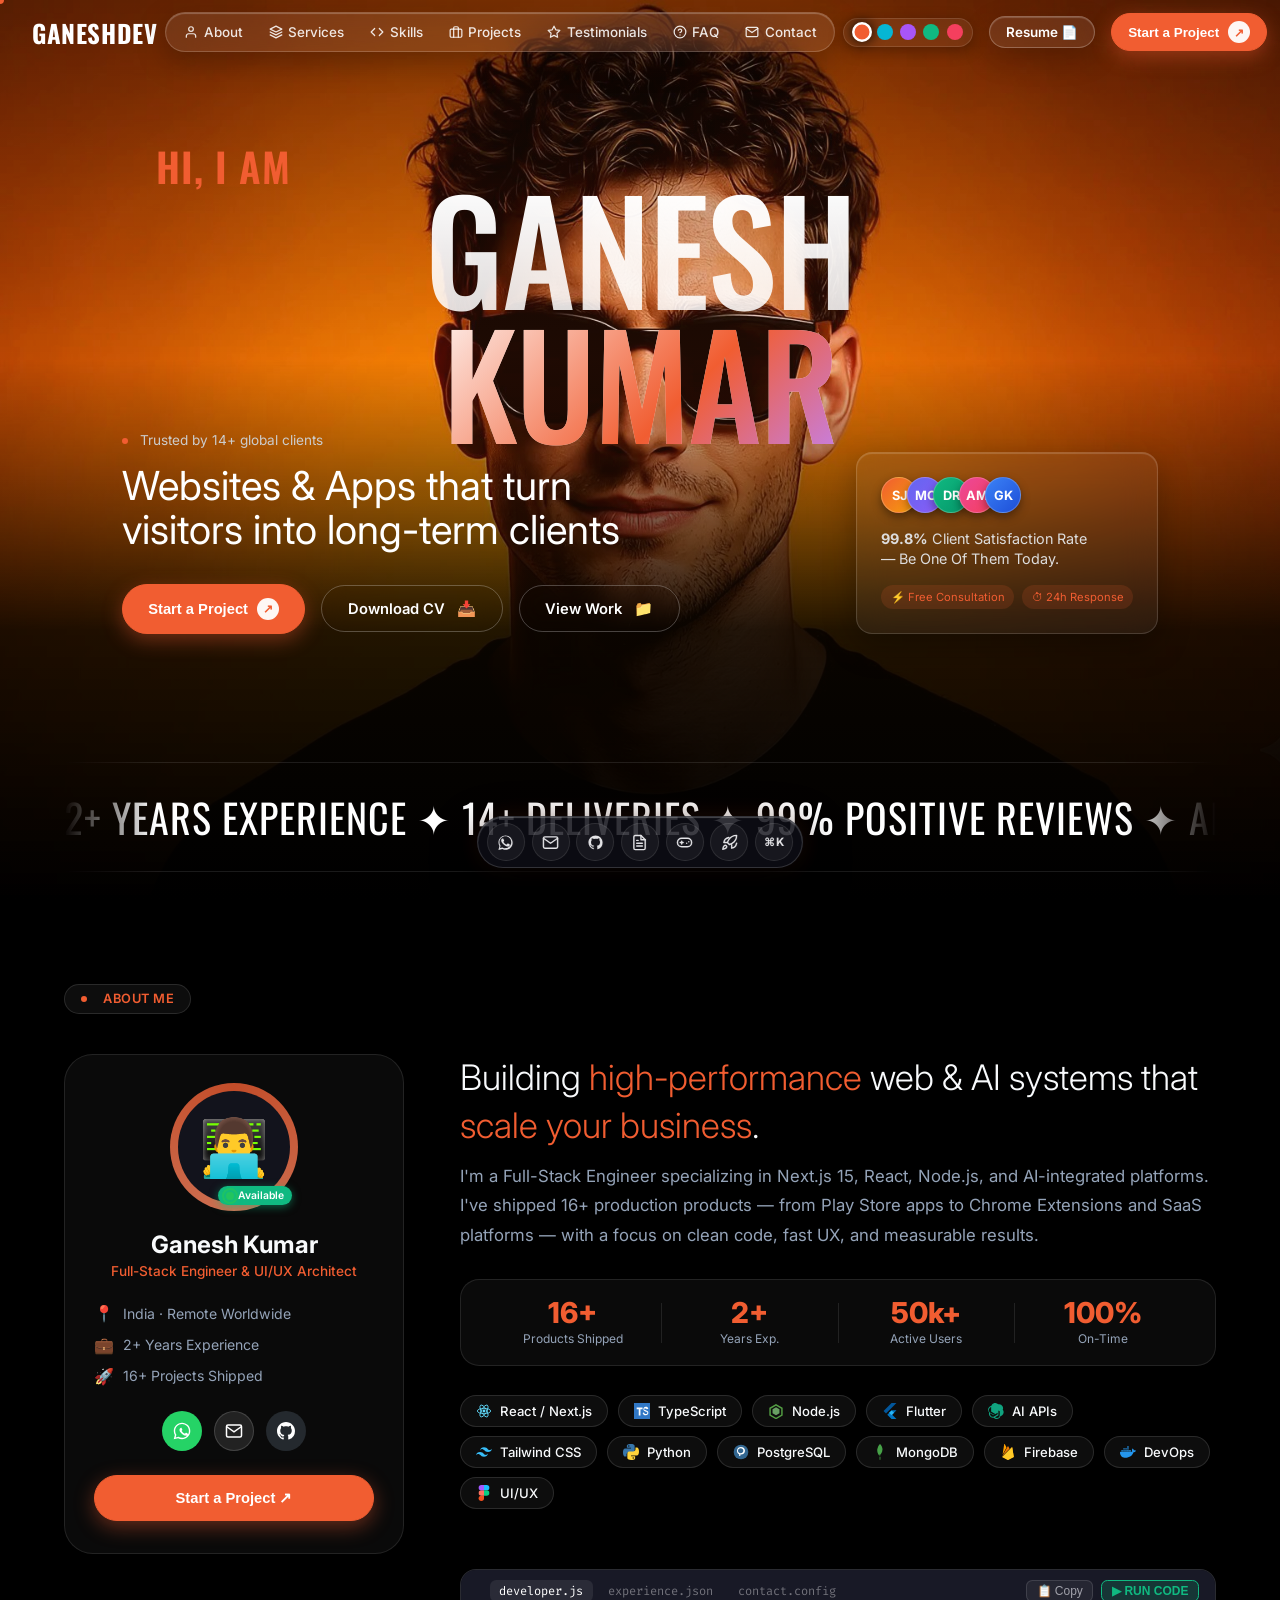
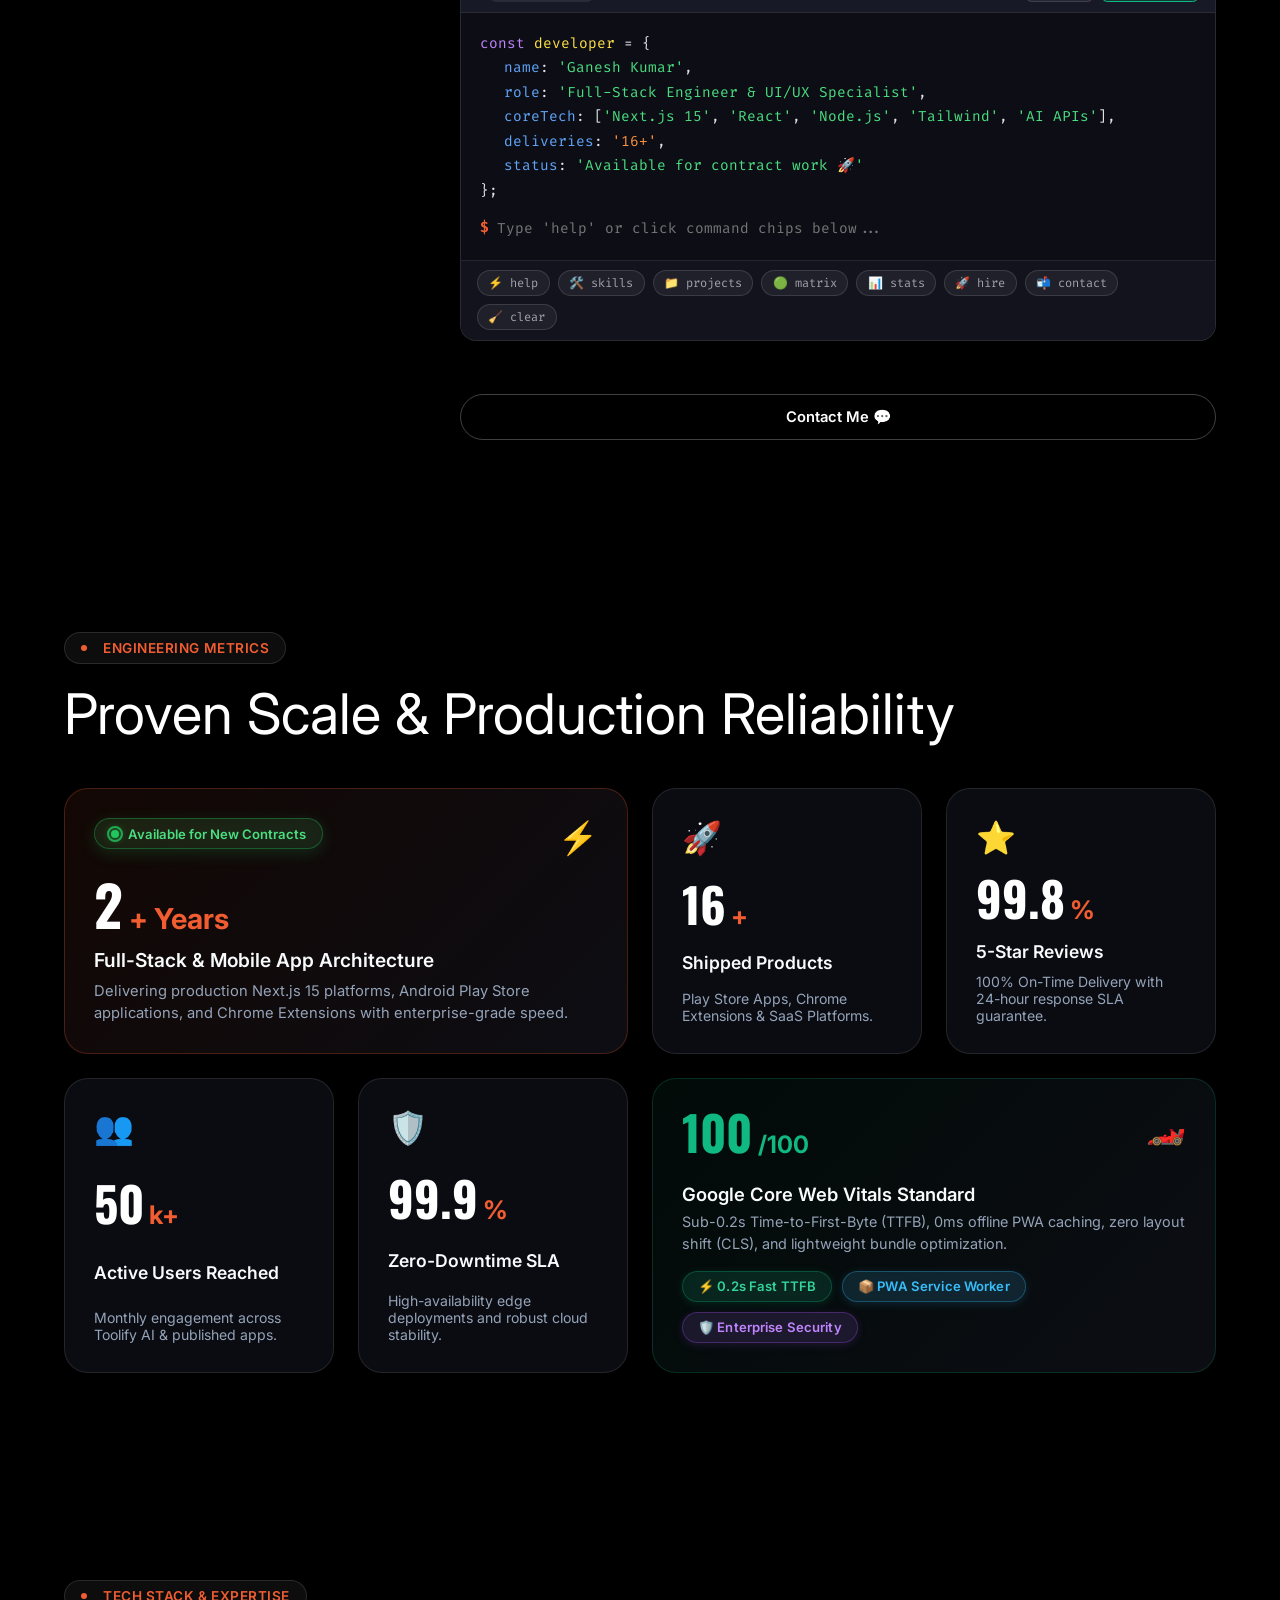
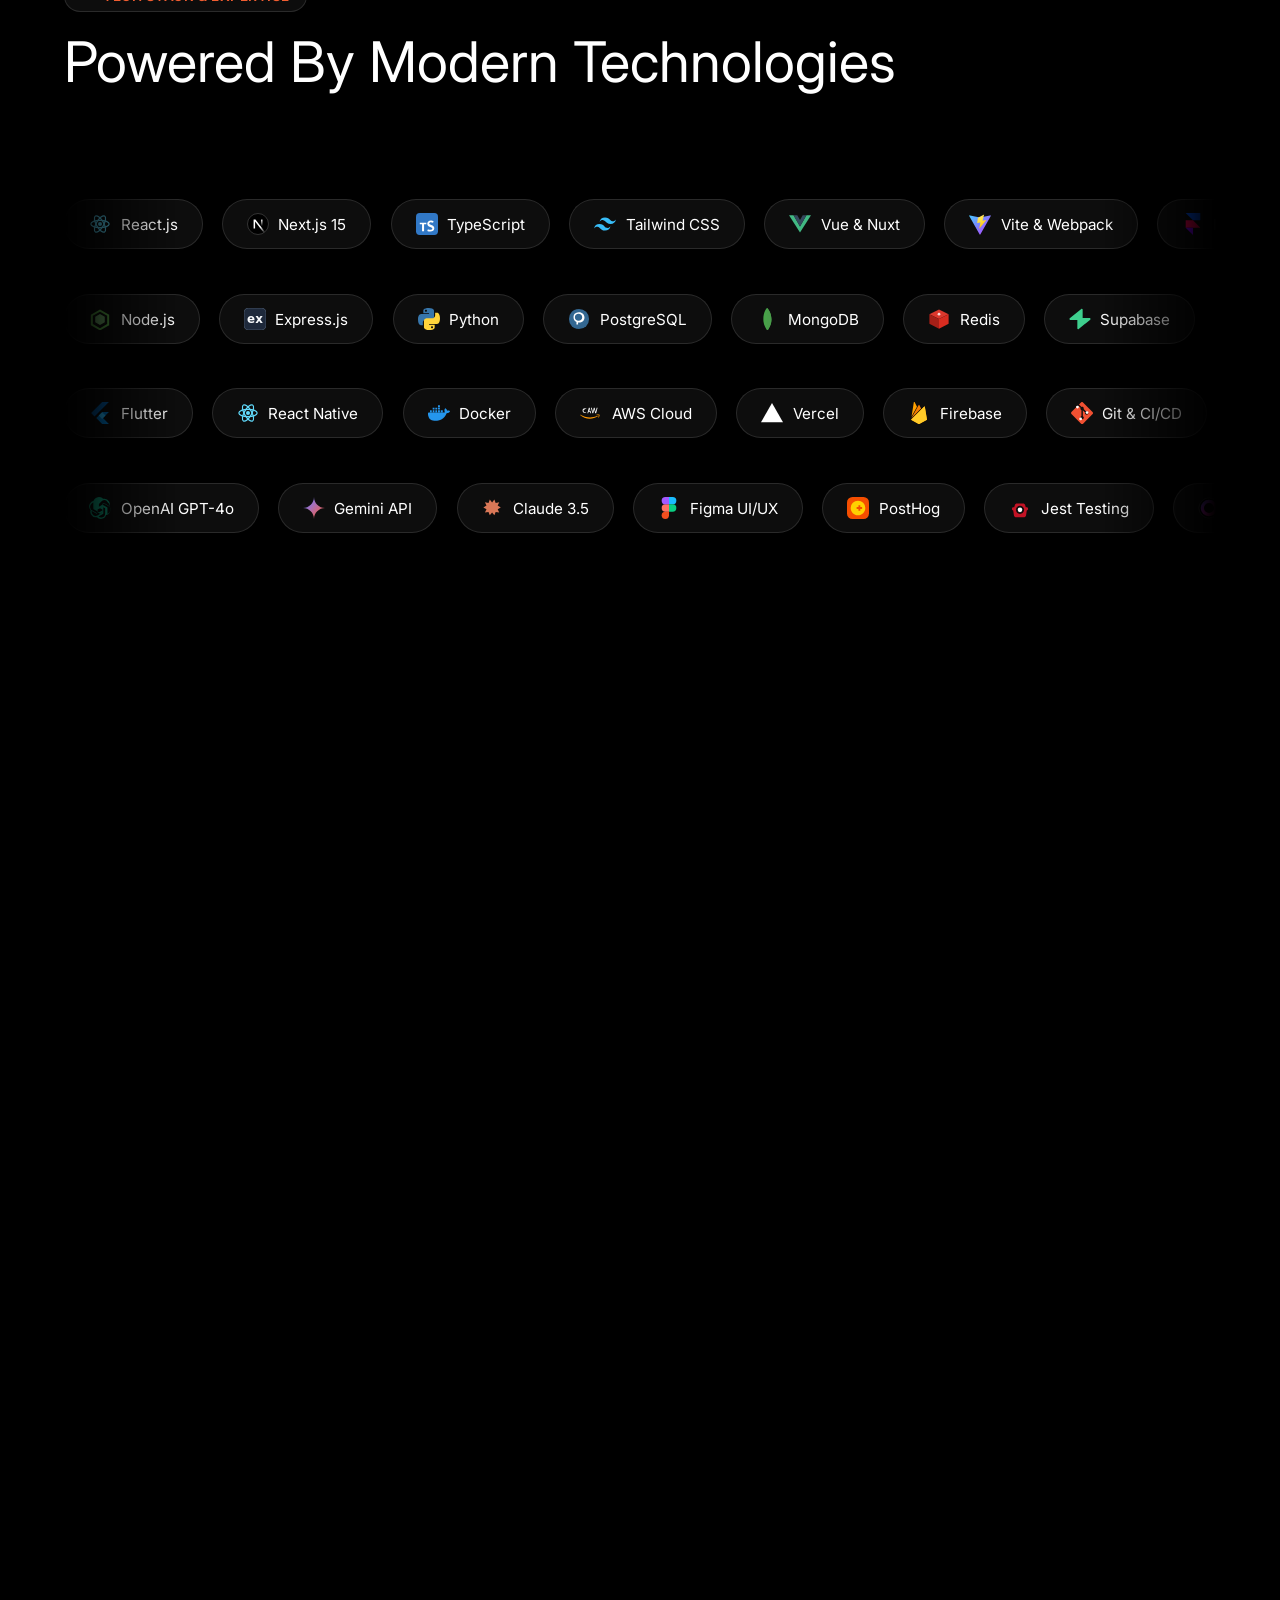
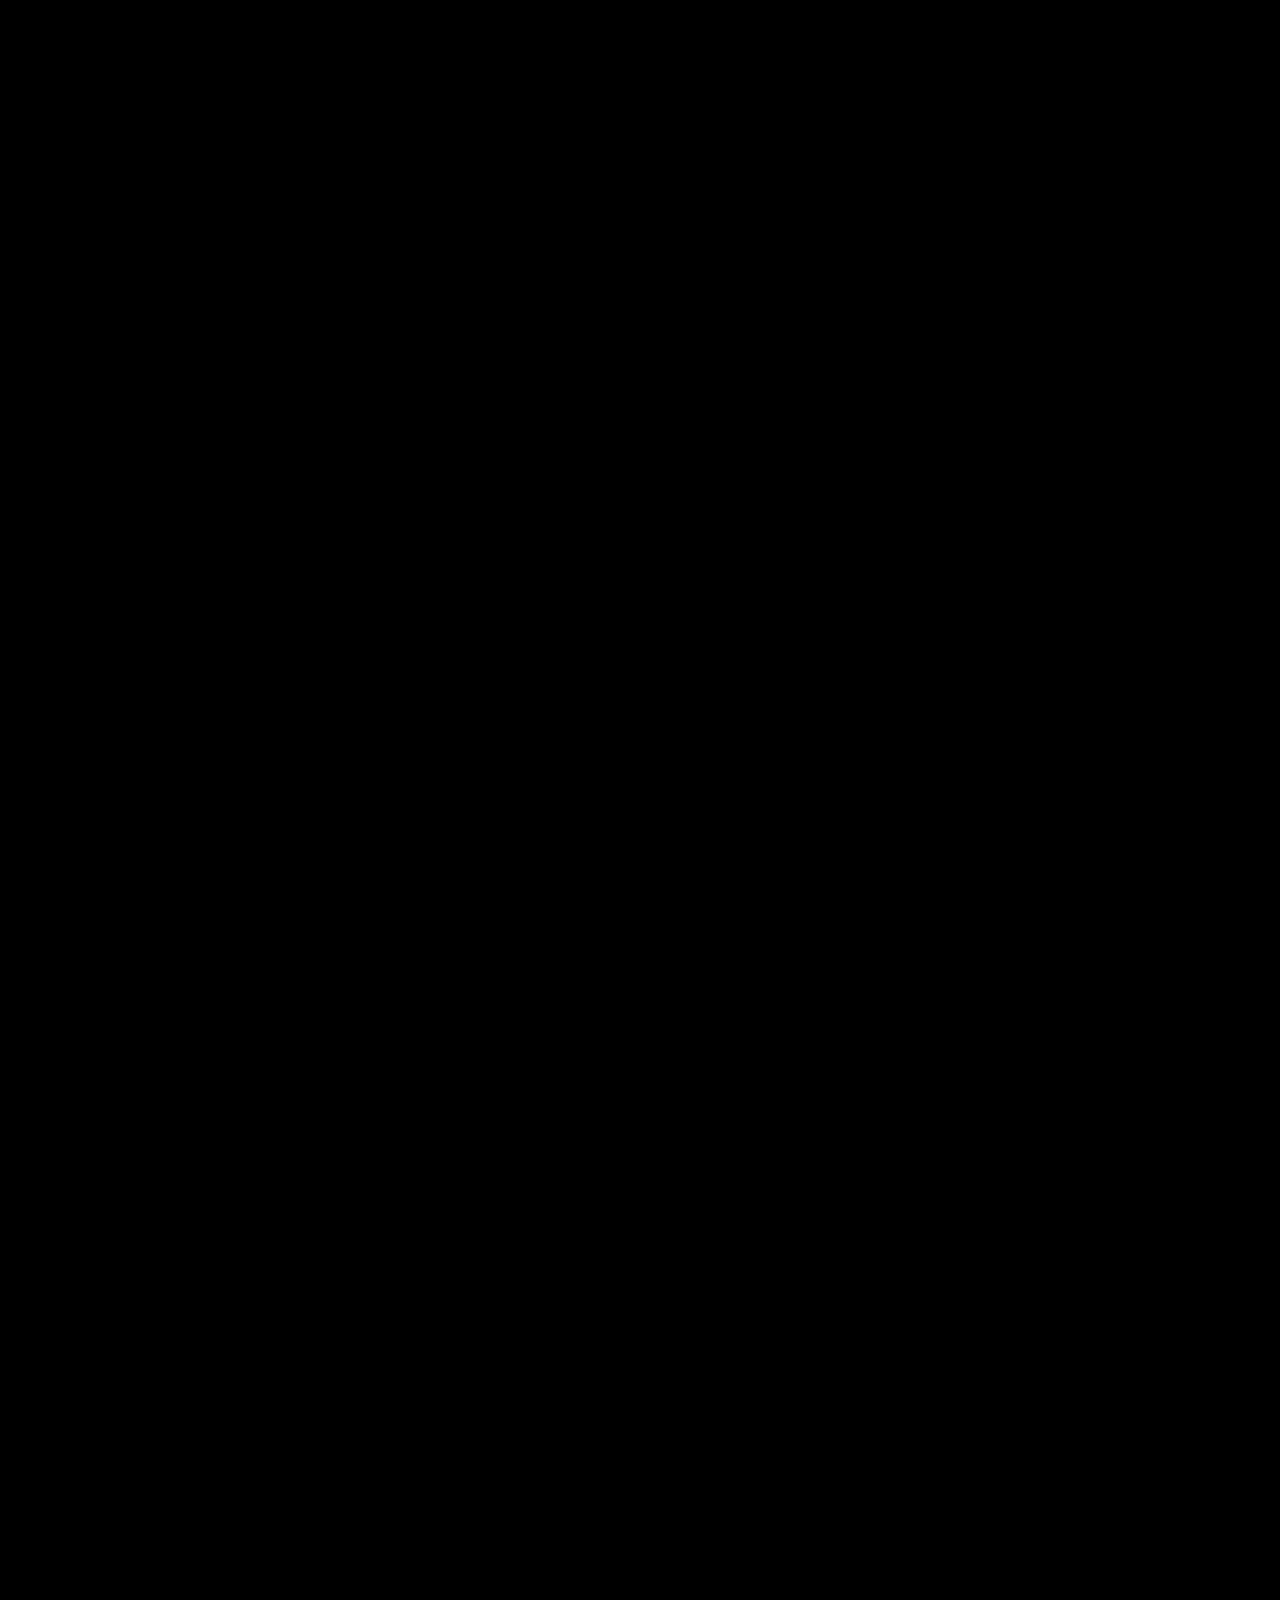
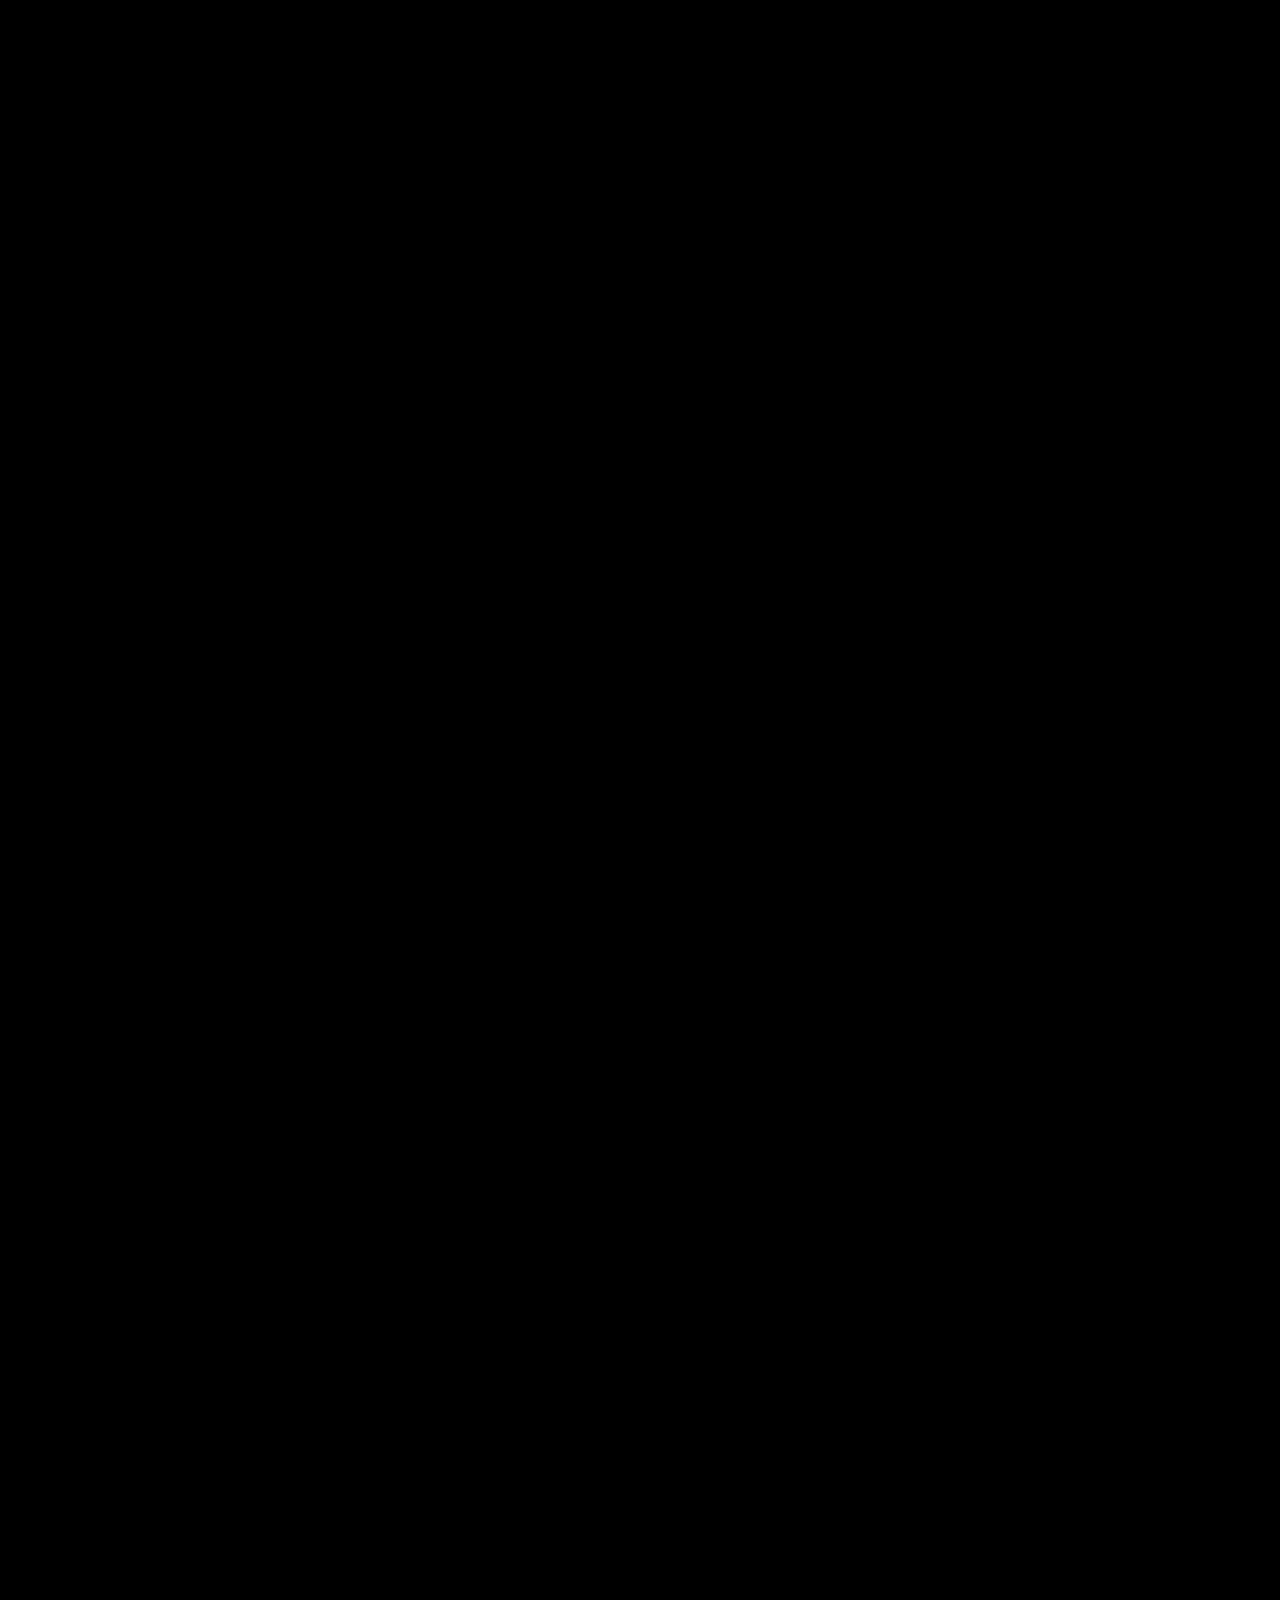
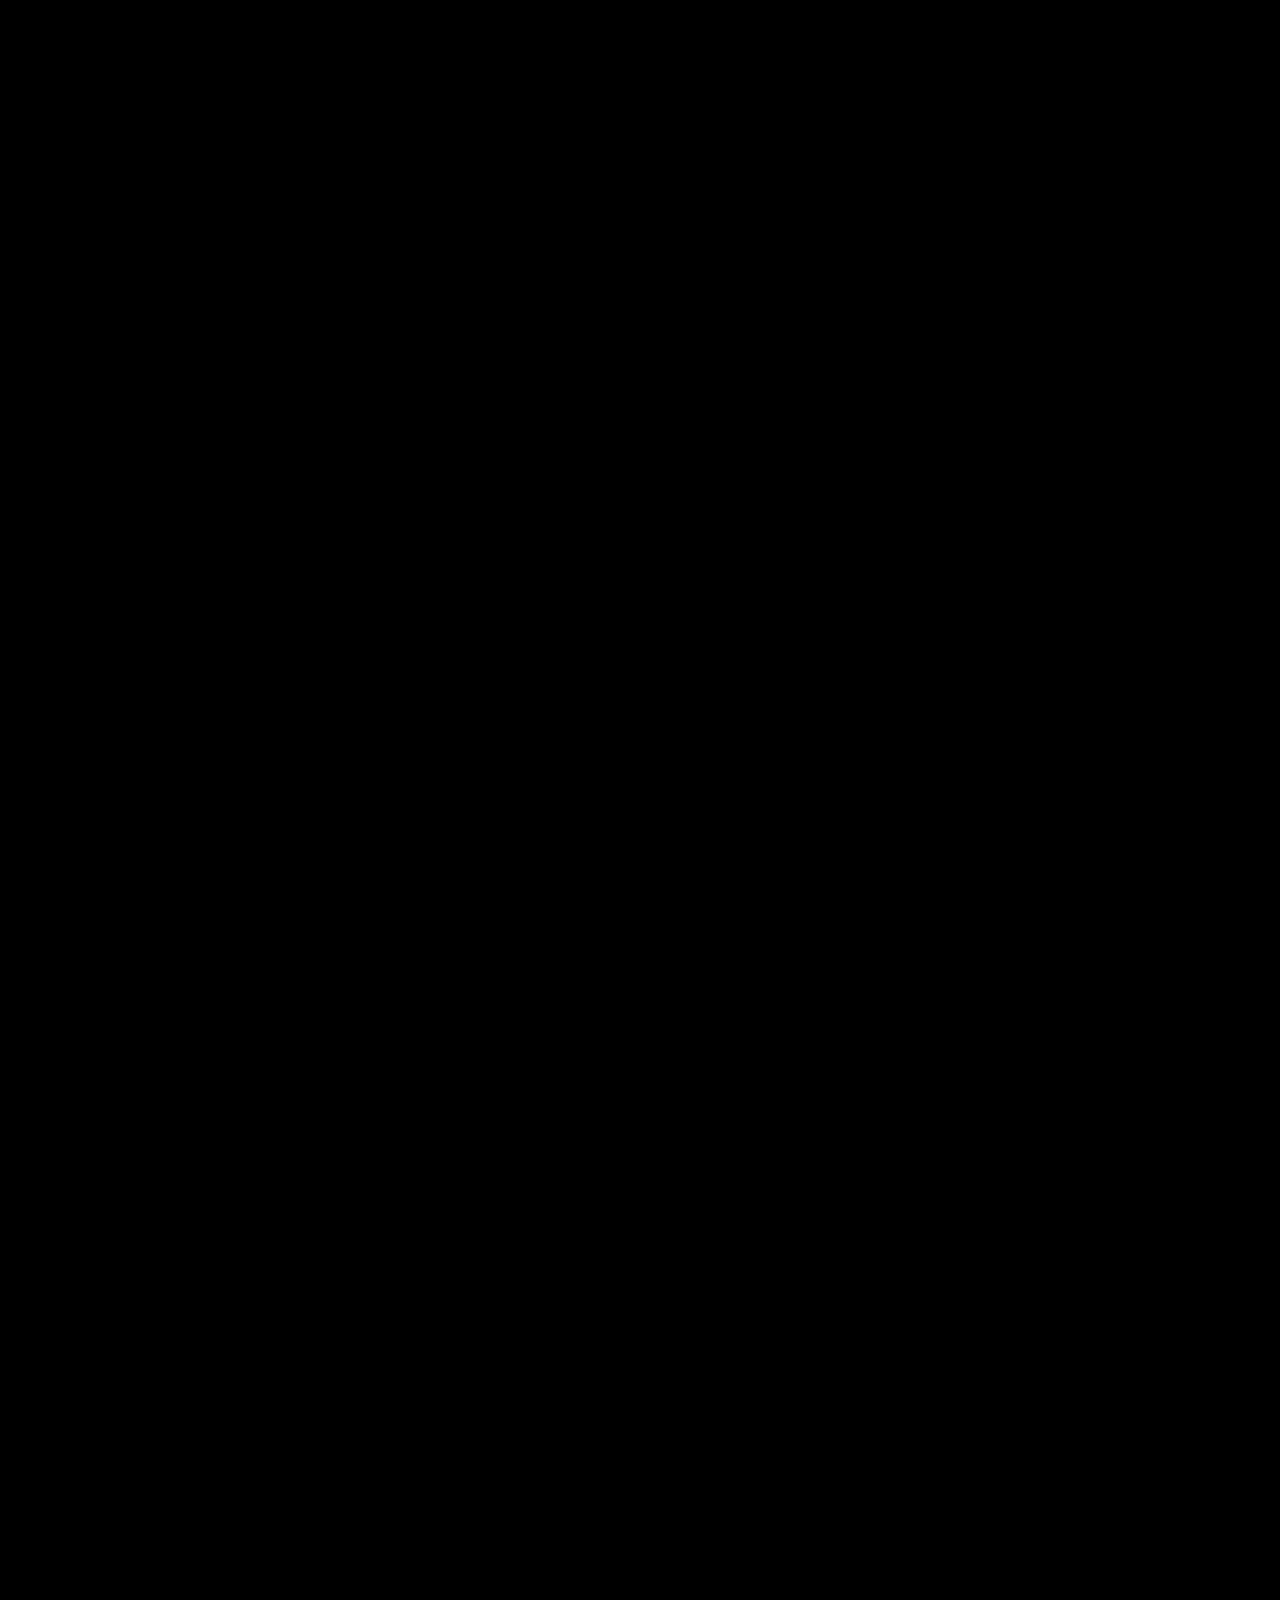
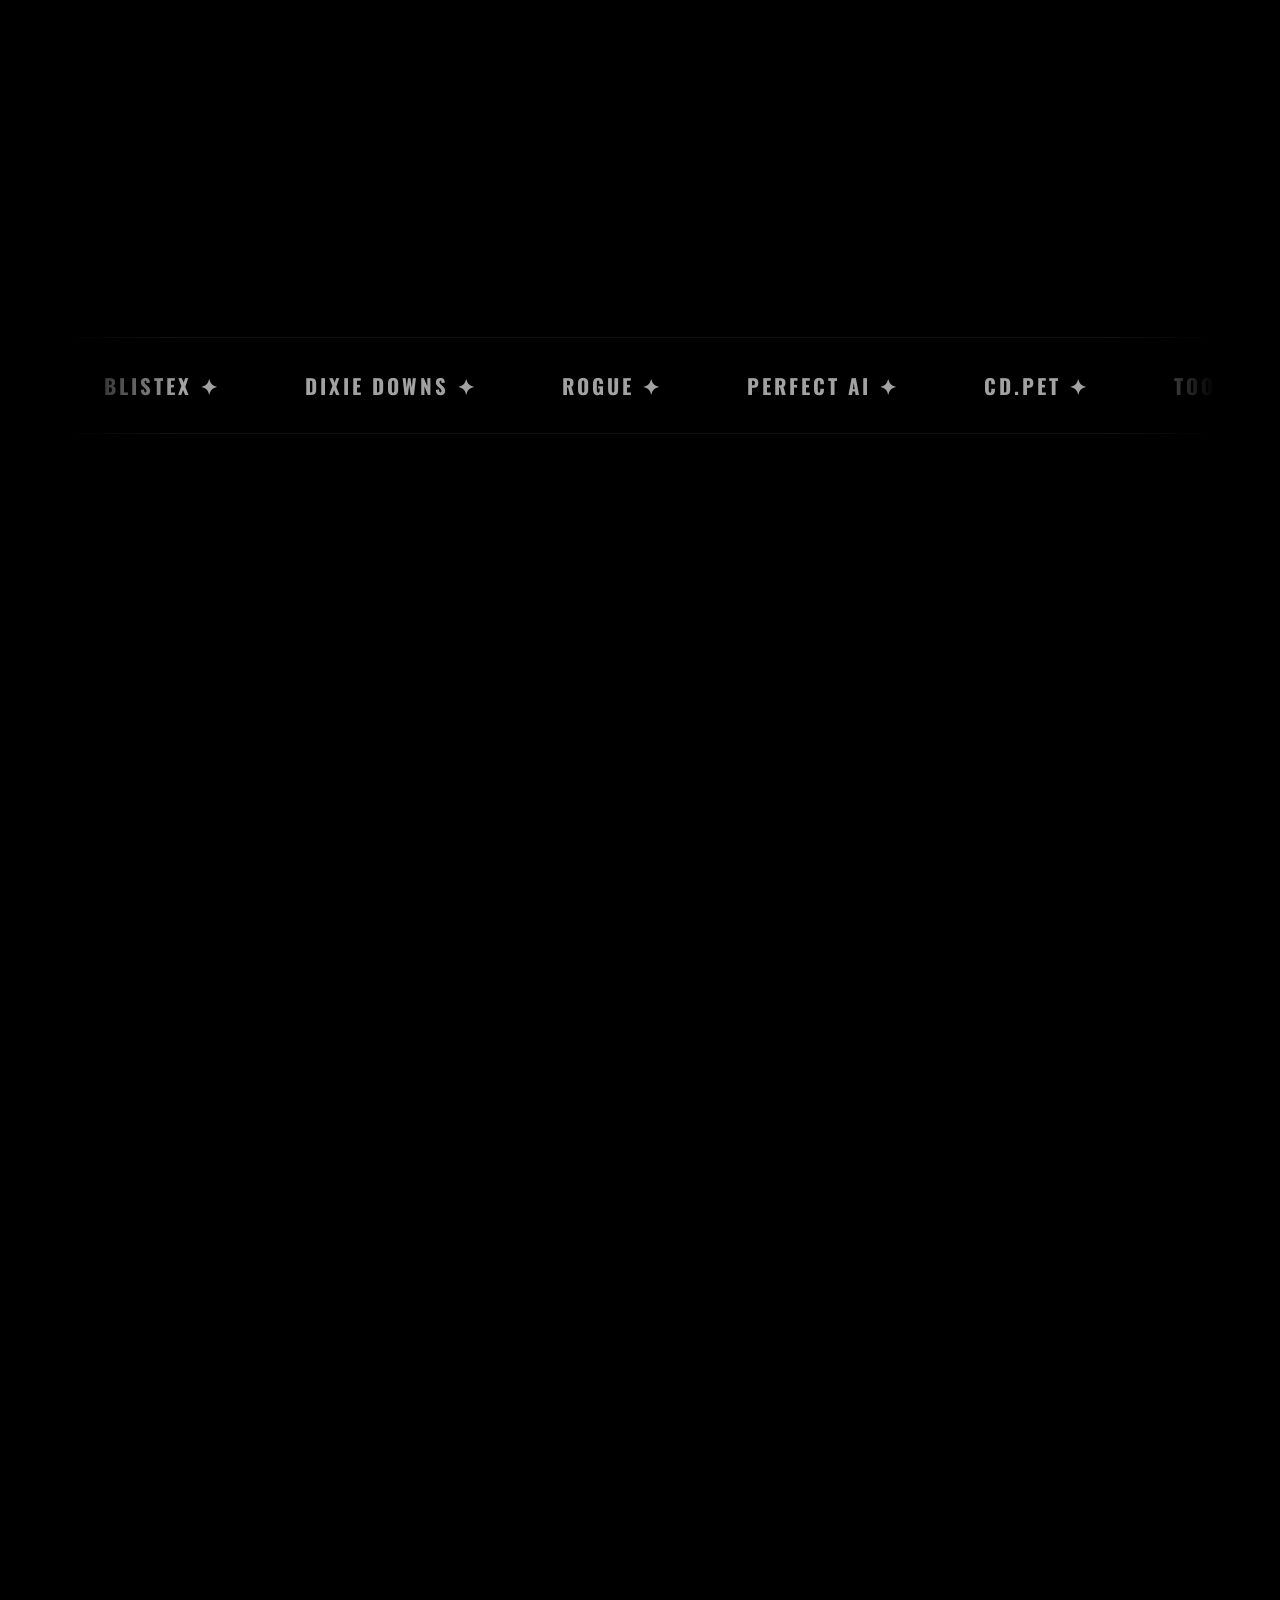
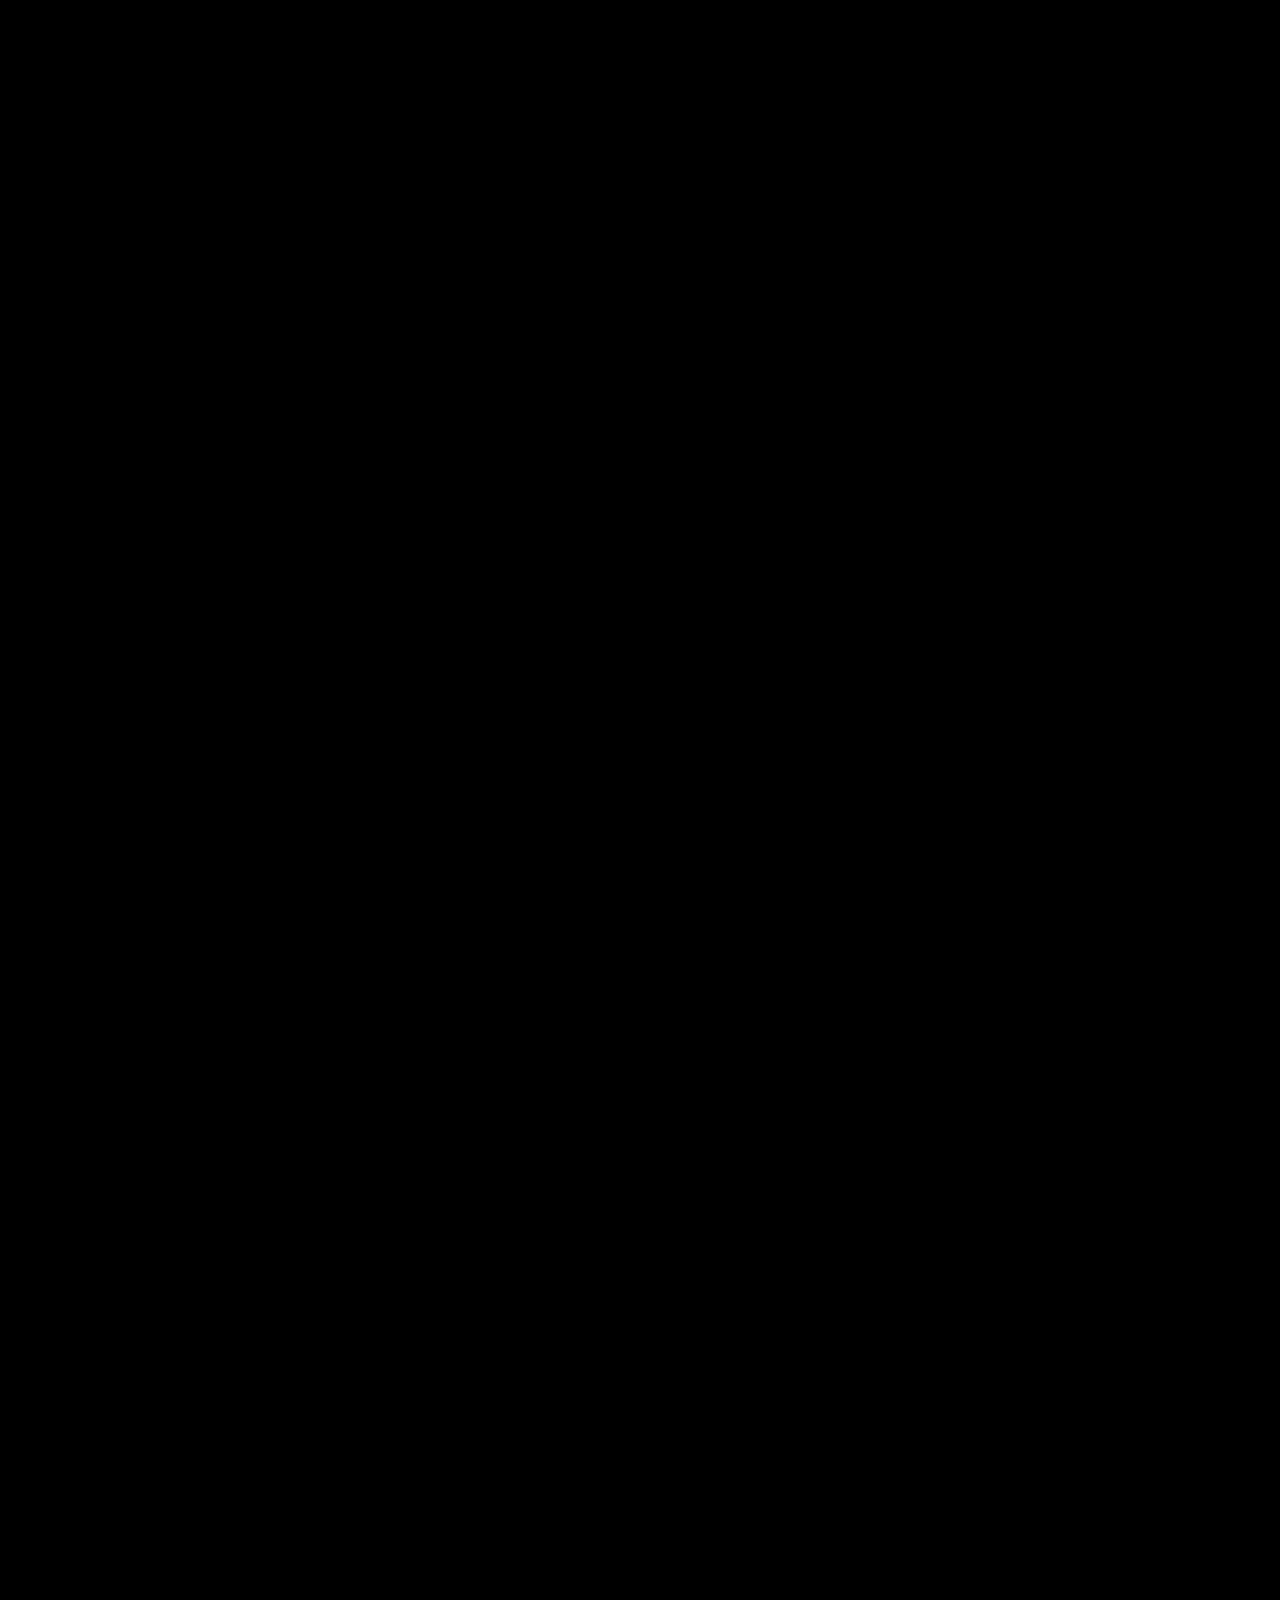
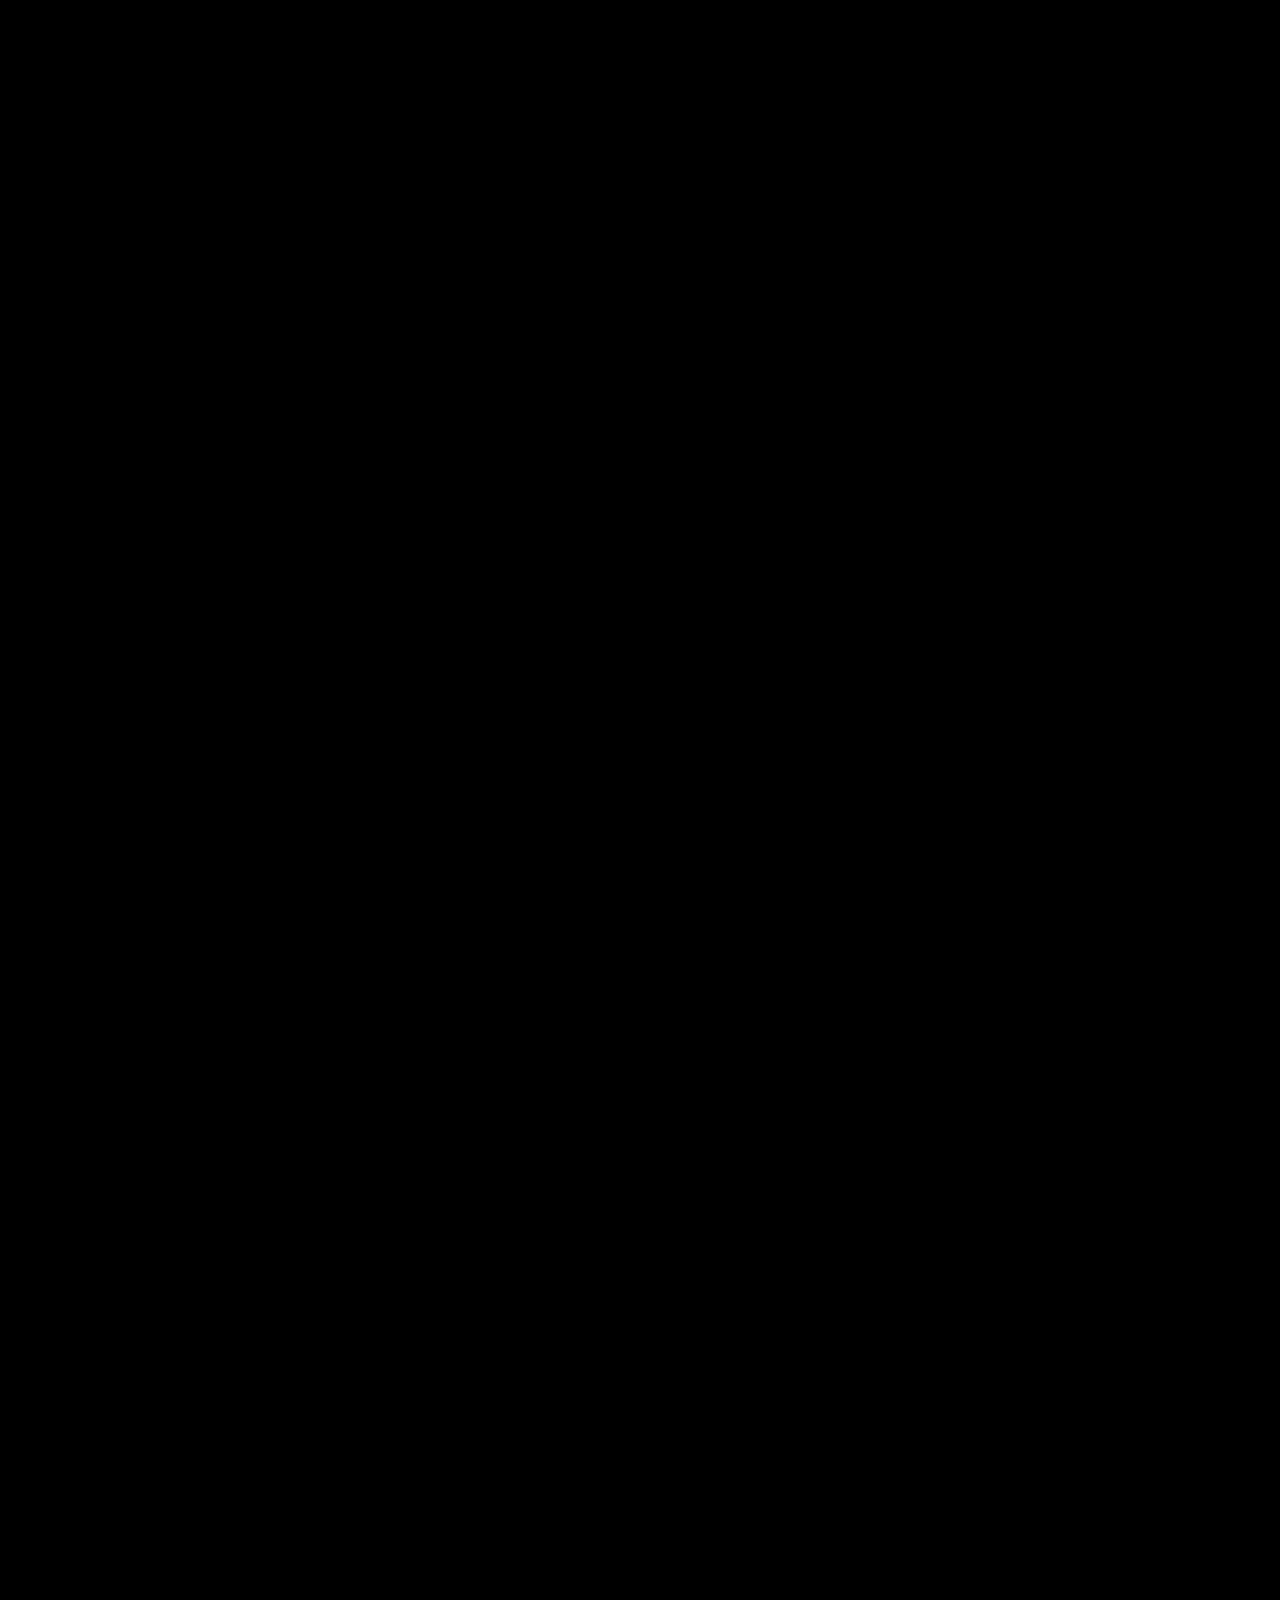
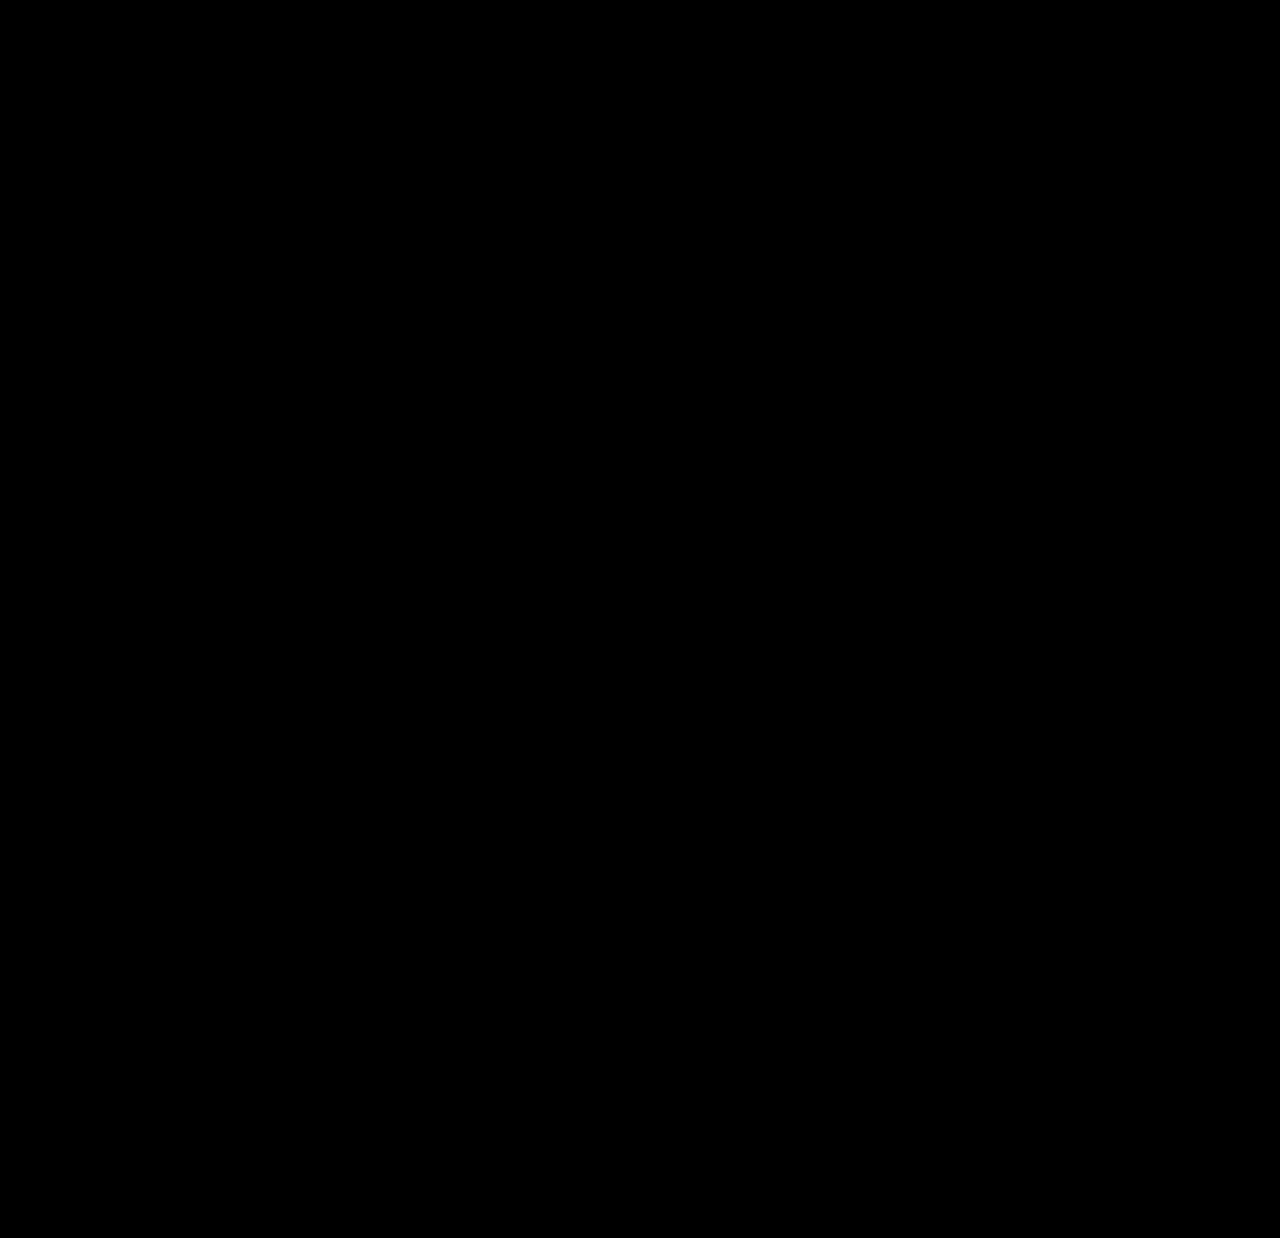
==== commit 1fe60e05: "refactor(navbar): remove sound toggle button from navbar and cmd-k palette" ====
--- a/index.html
+++ b/index.html
@@ -196,9 +196,6 @@
                     <button class="theme-dot" data-theme="green" style="background:#10b981;" title="Emerald Theme" aria-label="Emerald Theme"></button>
                     <button class="theme-dot" data-theme="rose" style="background:#f43f5e;" title="Rose Theme" aria-label="Rose Theme"></button>
                 </div>
-                <button class="sound-toggle-btn magnetic-btn" id="sound-toggle-btn" title="Toggle Sound FX (Web Audio)" aria-label="Toggle Sound Effects">
-                    <span class="sound-icon">🔊</span>
-                </button>
                 <a href="#resume" class="btn btn-outline magnetic-btn" id="resume-btn">Resume 📄</a>
                 <button class="btn btn-primary open-modal-btn magnetic-btn">Start a Project <span class="arrow">↗</span></button>
                 <button class="hamburger-btn" id="hamburger-btn" aria-label="Toggle Mobile Navigation">
@@ -2294,15 +2291,6 @@
                         <strong>Switch Theme: Rose Gold</strong>
                         <span>Luxury Warm Crimson Accent</span>
                     </div>
-                    <kbd>↵</kbd>
-                </div>
-                <div class="cmd-k-option" data-action="toggle-sound">
-                    <span class="opt-icon">🔊</span>
-                    <div class="opt-text">
-                        <strong>Toggle Sound FX & Audio Synthesizer</strong>
-                        <span>Enable / Mute interactive audio cues</span>
-                    </div>
-                    <kbd>↵</kbd>
                 </div>
 
                 <div class="cmd-k-category-header">📬 Quick Contact & Socials</div>
--- a/style.css
+++ b/style.css
@@ -2843,49 +2843,7 @@
    ULTRA-PREMIUM NEW FEATURES CSS
 ====================================================== */
 
-/* 1. Accent Color Switcher & Sound Toggle */
-.sound-toggle-btn {
-    position: relative;
-    width: 38px;
-    height: 38px;
-    border-radius: 50%;
-    background: rgba(255, 255, 255, 0.07);
-    border: 1px solid rgba(255, 255, 255, 0.16);
-    color: #fff;
-    display: inline-flex;
-    align-items: center;
-    justify-content: center;
-    cursor: pointer;
-    font-size: 0.95rem;
-    transition: all 0.28s cubic-bezier(0.16, 1, 0.3, 1);
-    backdrop-filter: blur(14px);
-    -webkit-backdrop-filter: blur(14px);
-    flex-shrink: 0;
-    user-select: none;
-}
-
-.sound-toggle-btn:hover {
-    background: rgba(255, 255, 255, 0.16);
-    transform: scale(1.12);
-    border-color: var(--theme-primary, #f15d31);
-    box-shadow: 0 0 18px var(--theme-glow, rgba(241, 93, 49, 0.45));
-}
-
-.sound-toggle-btn:active {
-    transform: scale(0.92);
-}
-
-.sound-toggle-btn.muted {
-    opacity: 0.65;
-    border-color: rgba(255, 255, 255, 0.1);
-    background: rgba(255, 255, 255, 0.03);
-}
-
-.sound-toggle-btn.muted:hover {
-    opacity: 1;
-    border-color: #ef4444;
-    box-shadow: 0 0 15px rgba(239, 68, 68, 0.4);
-}
+/* 1. Accent Color Switcher */
 
 .accent-switcher {
     display: inline-flex;
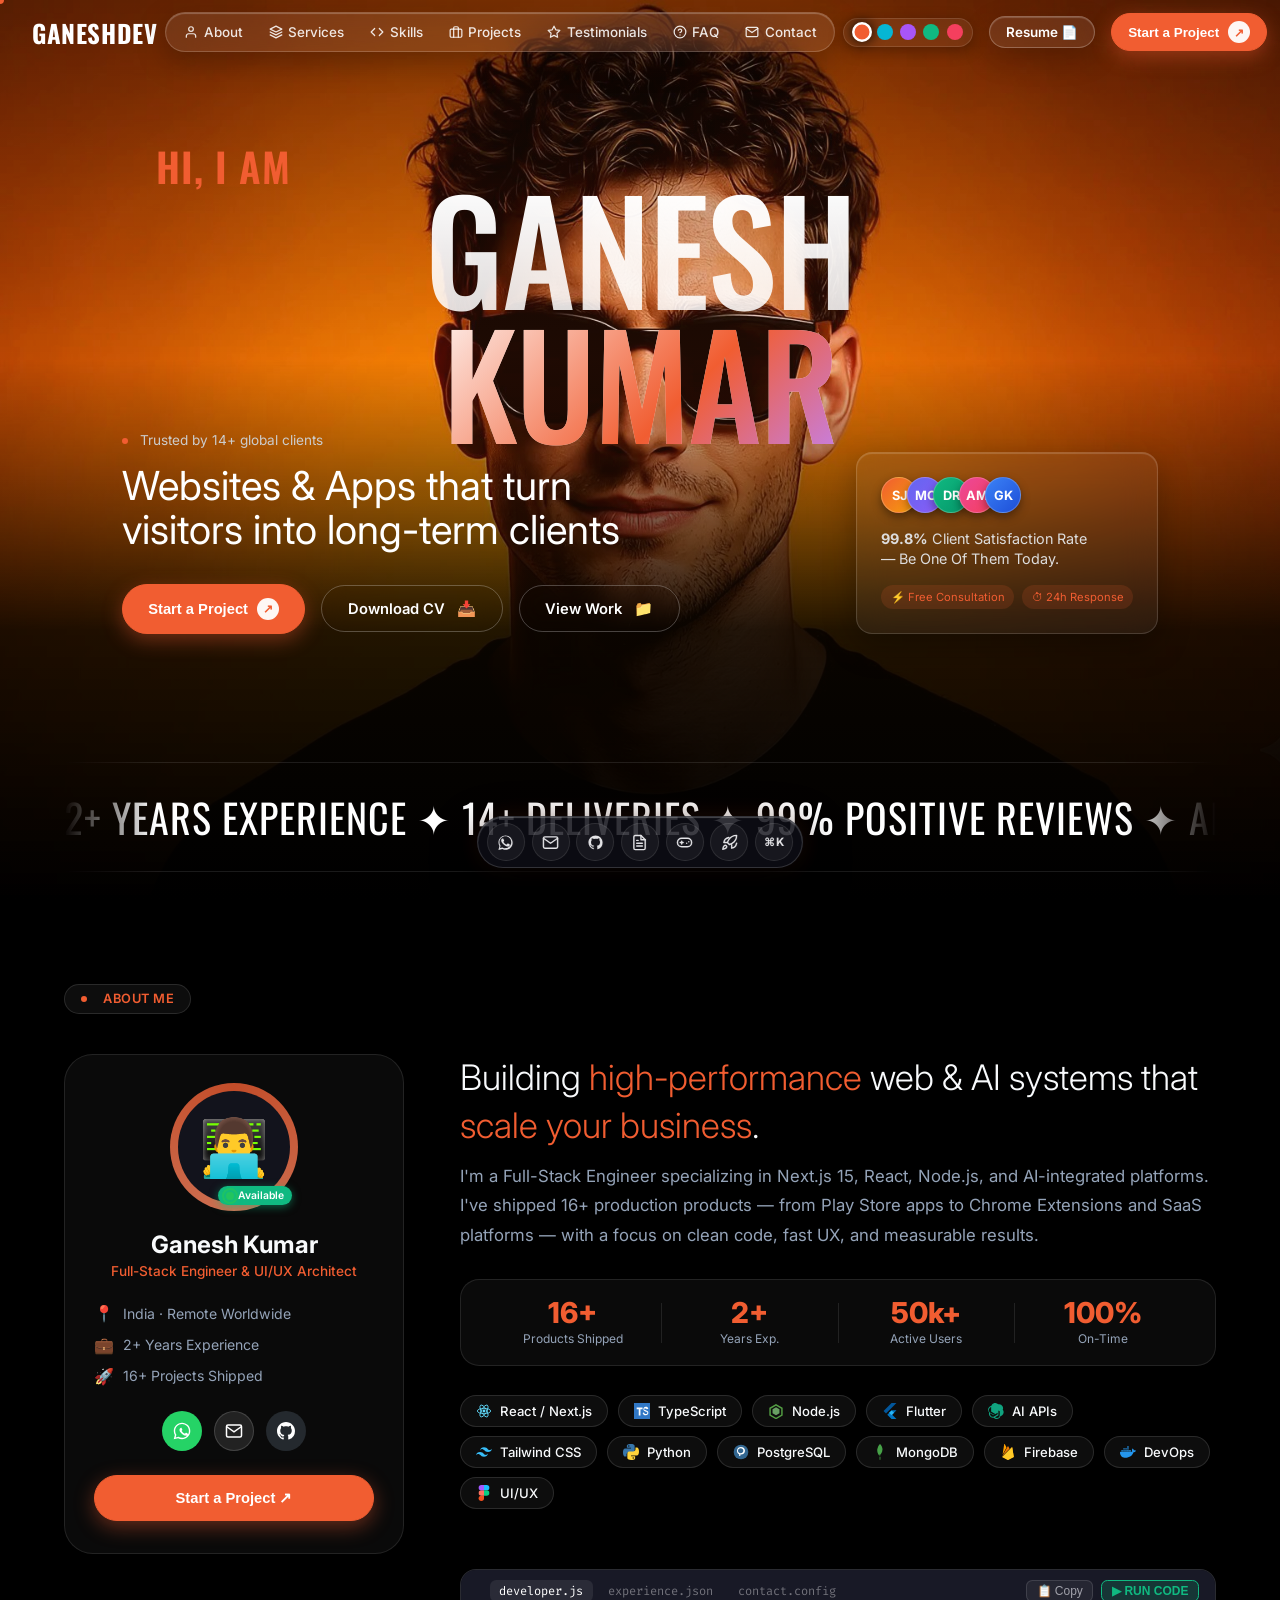
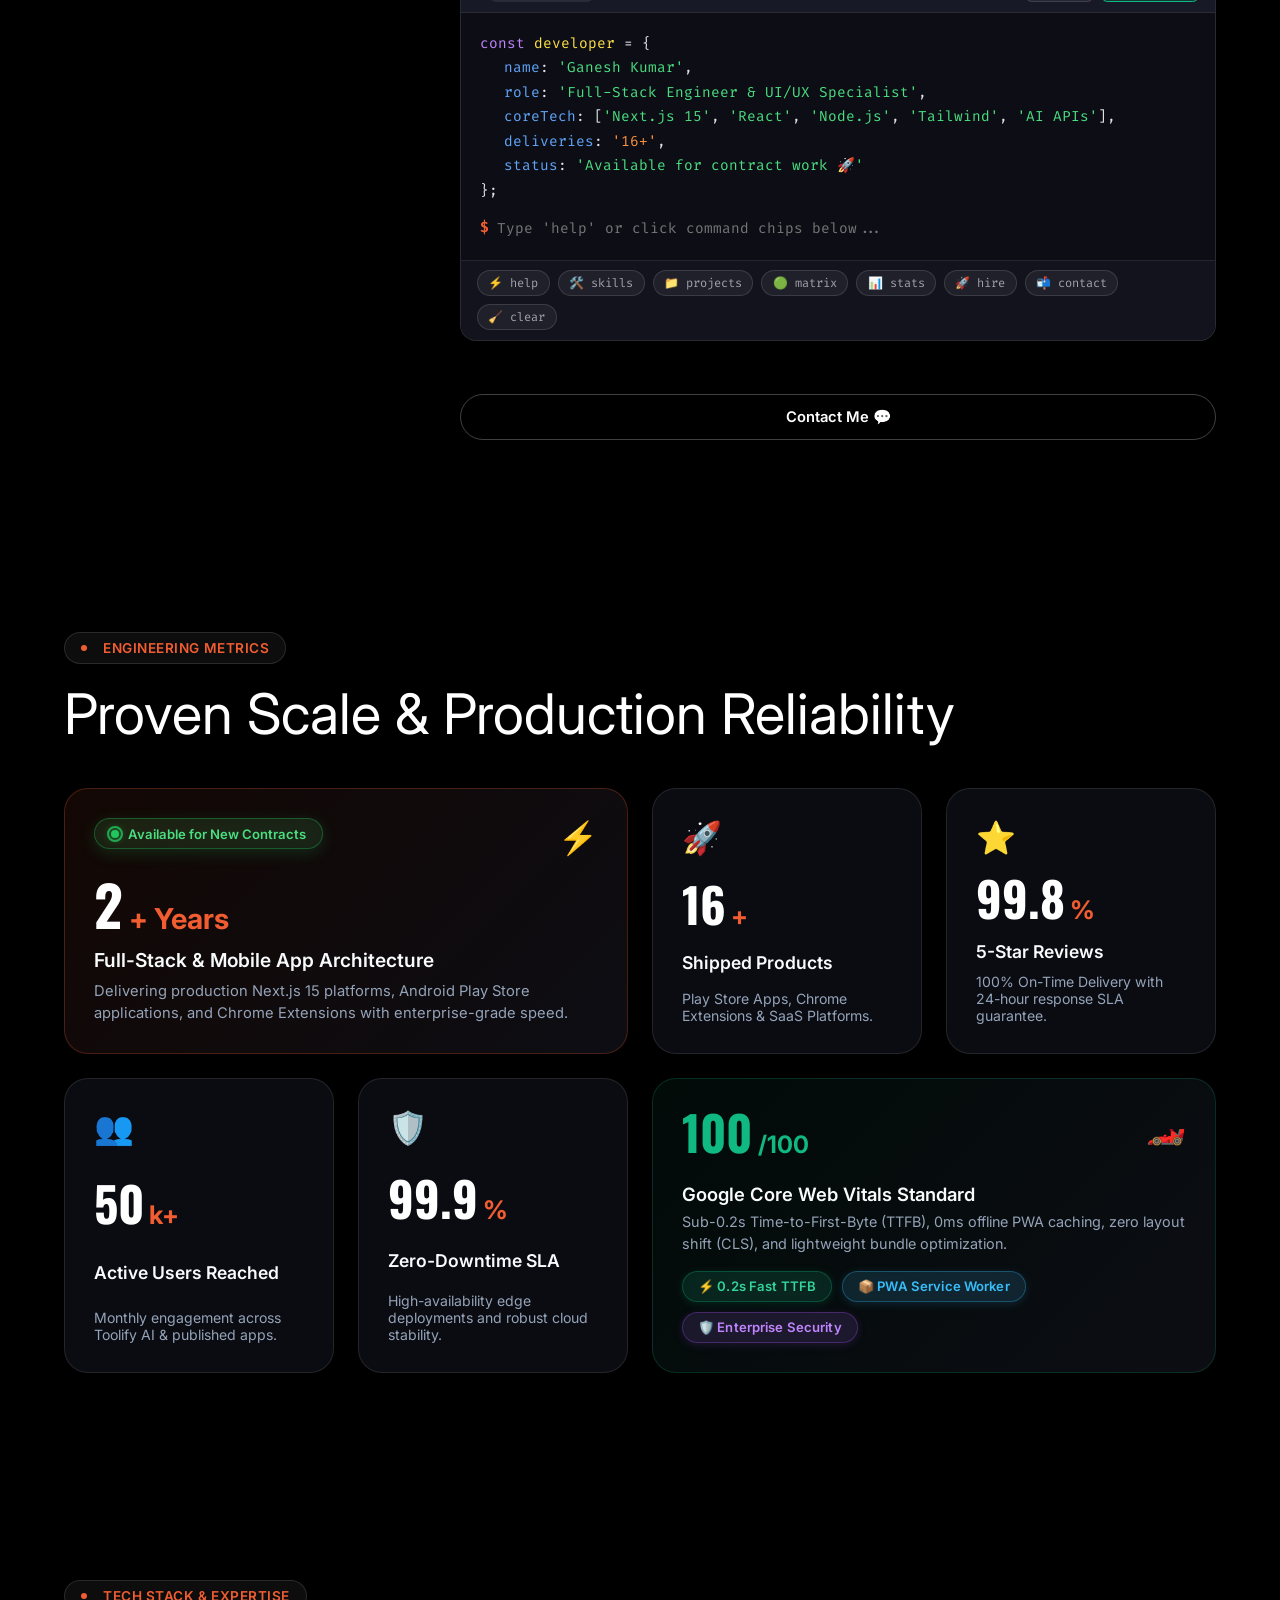
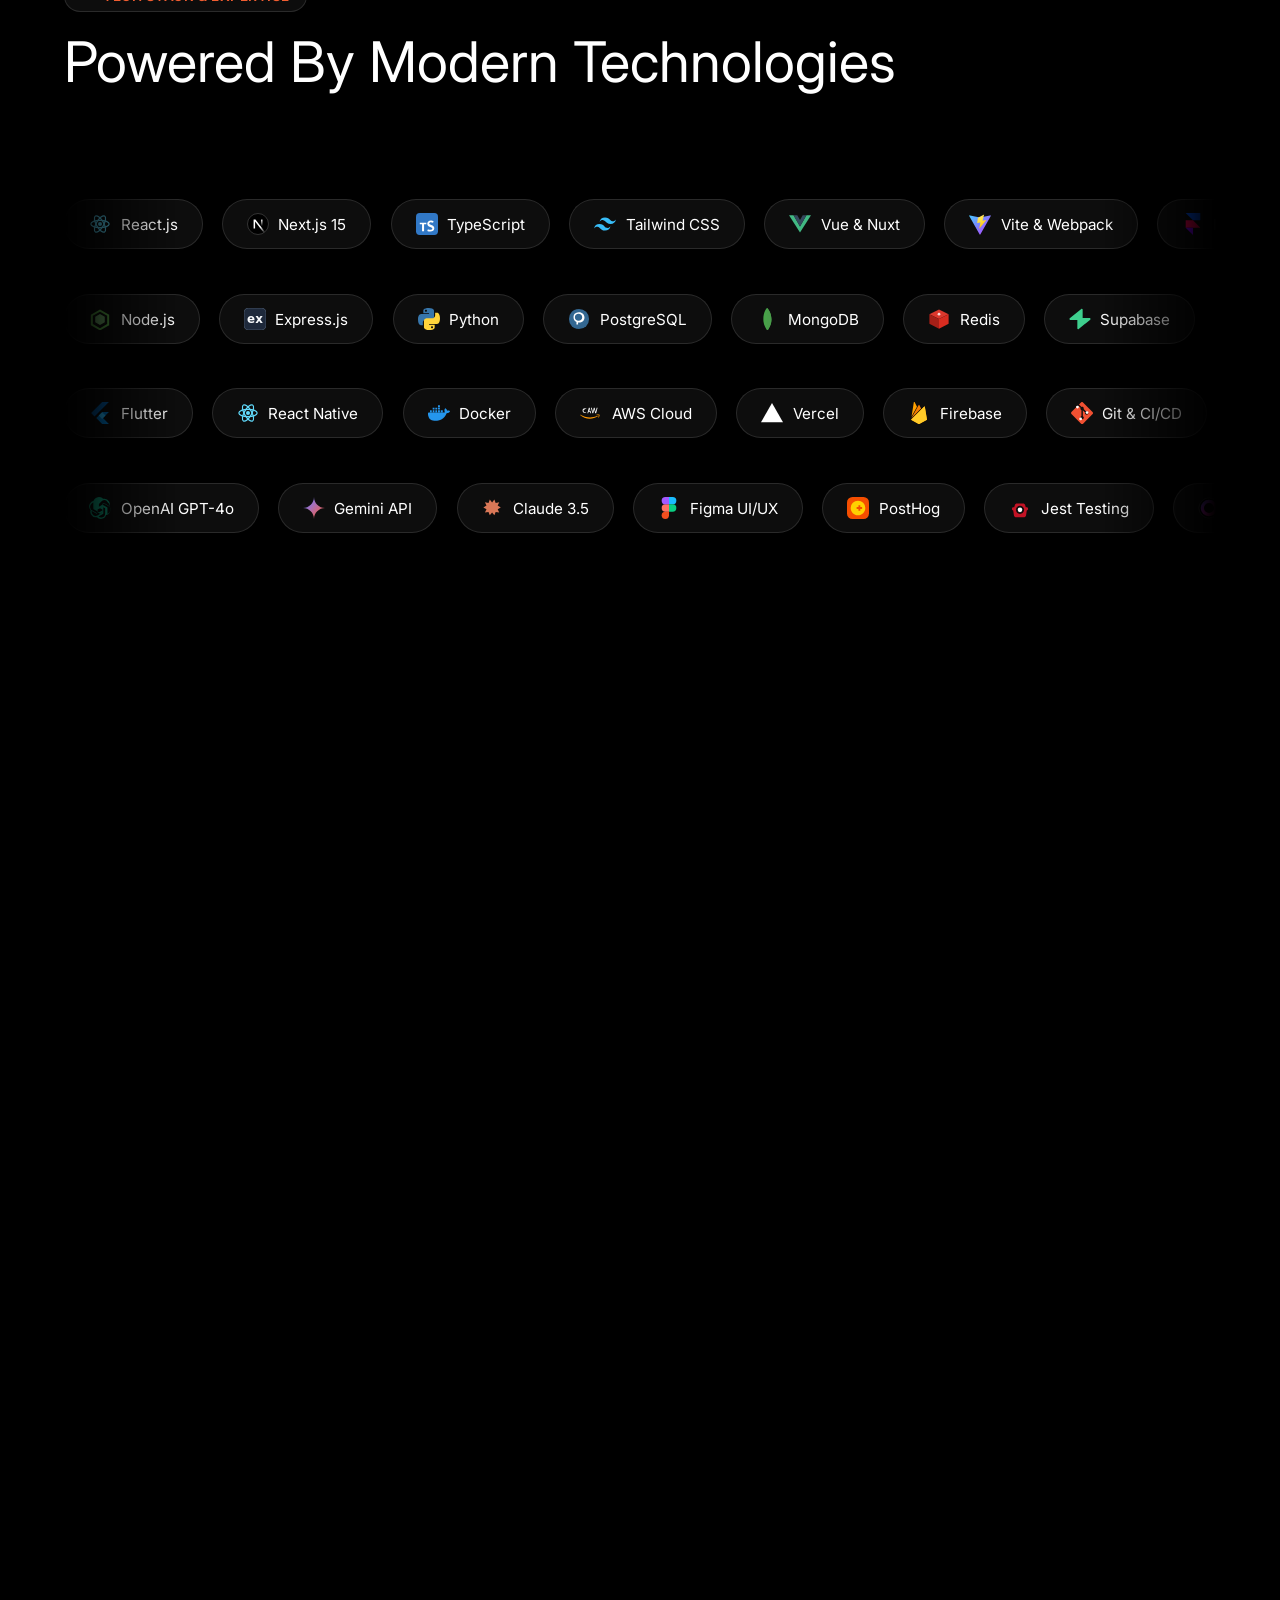
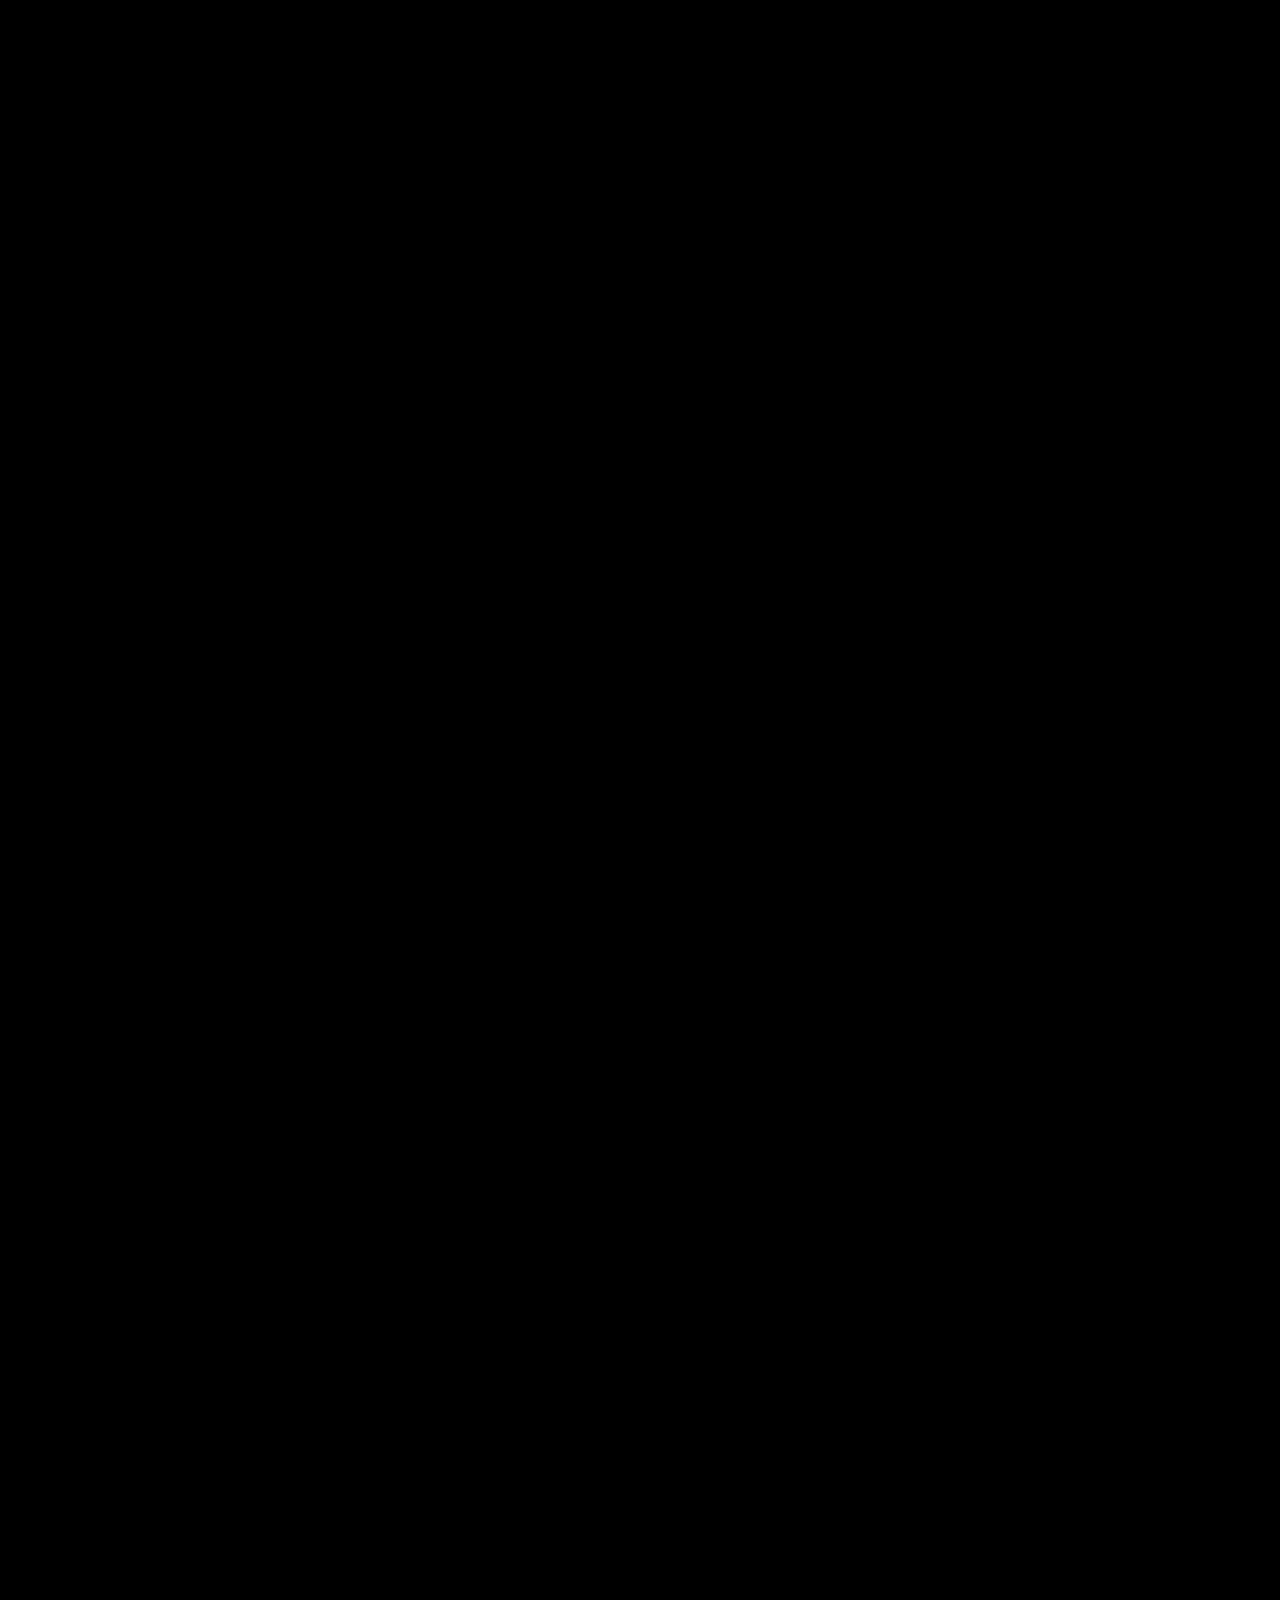
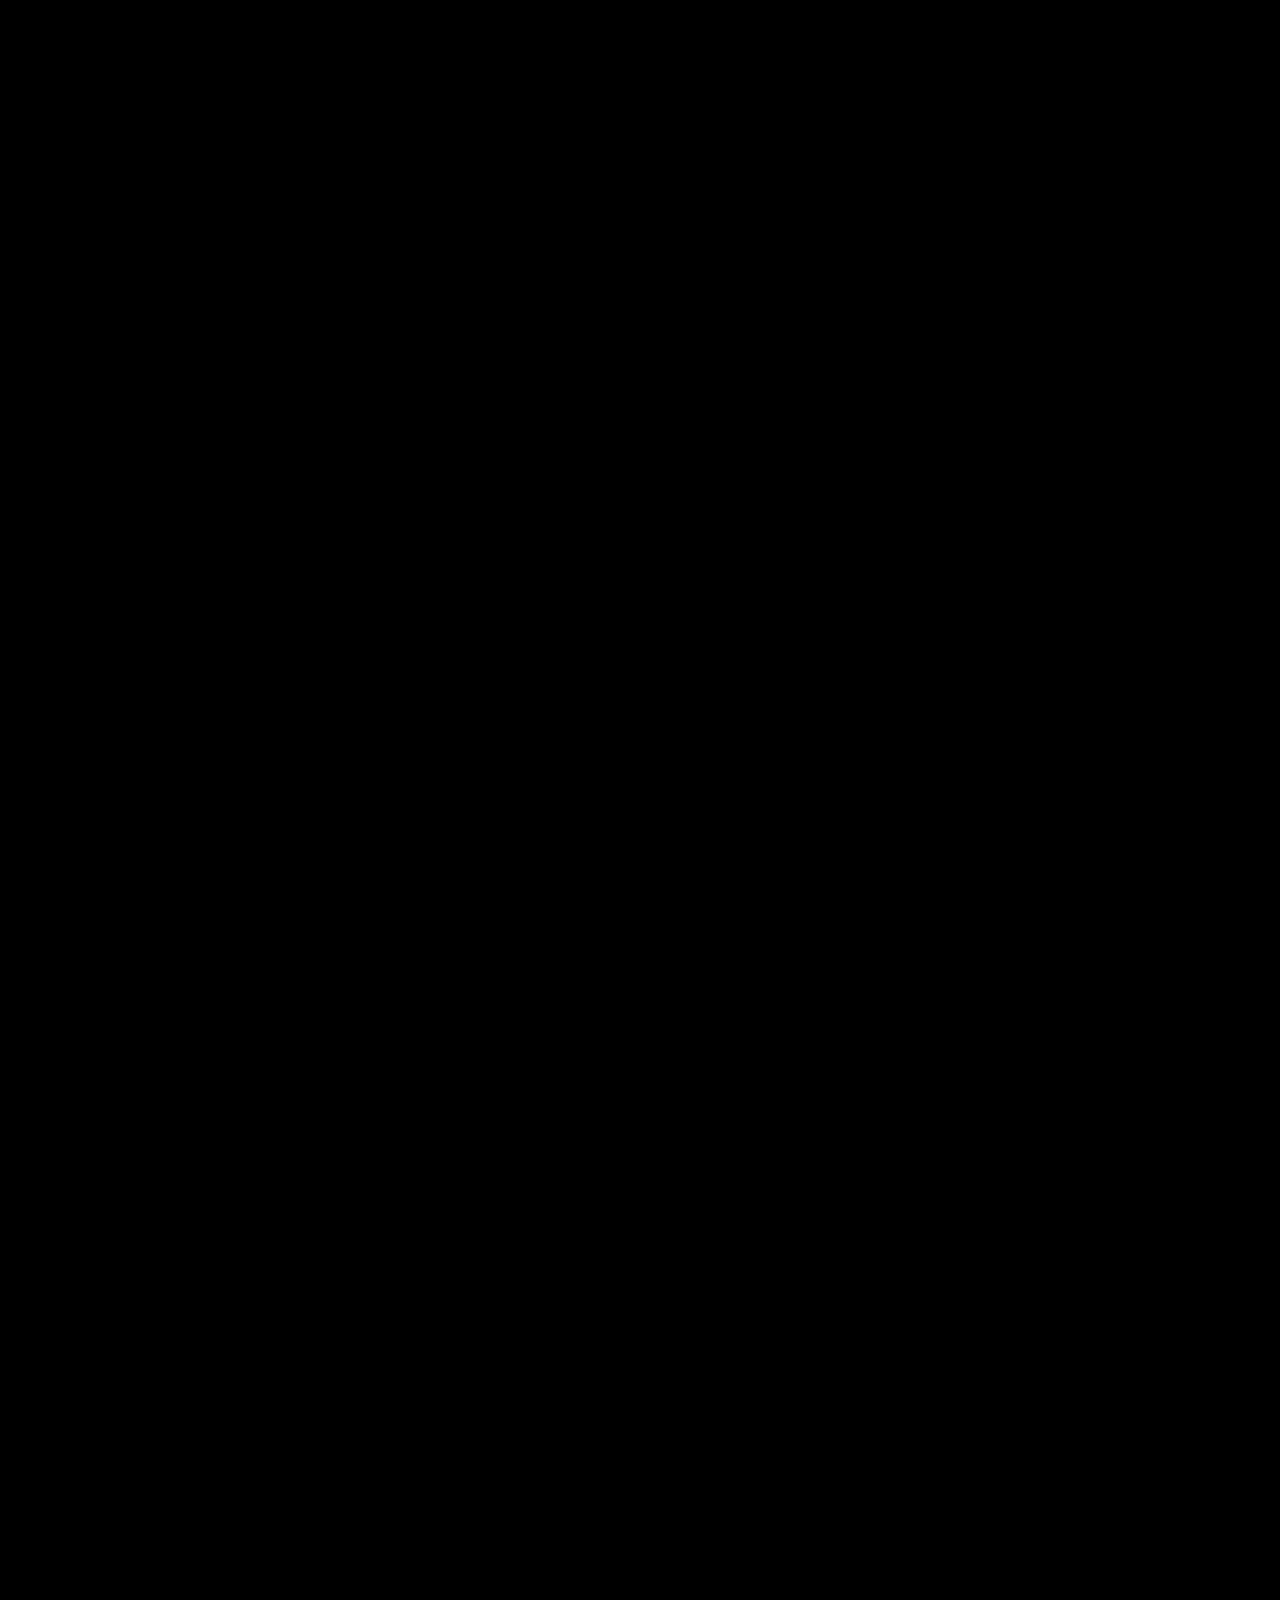
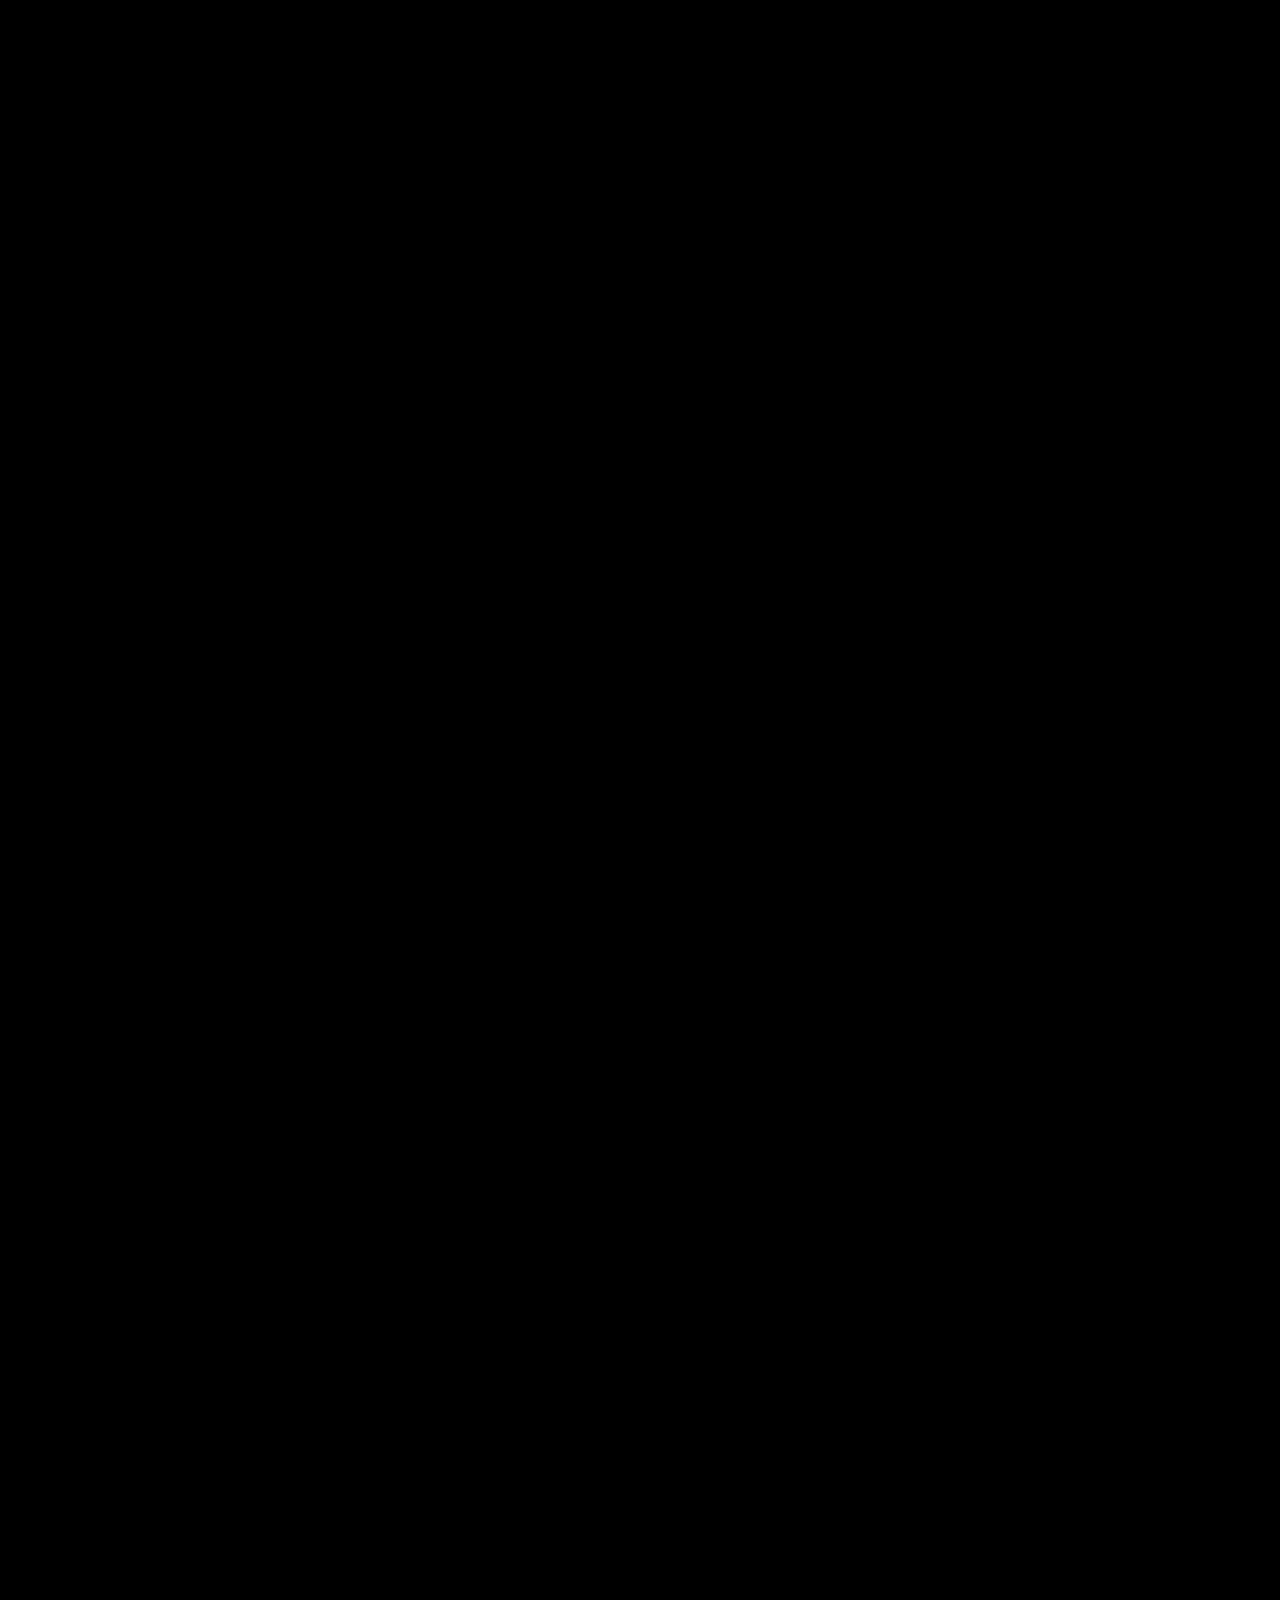
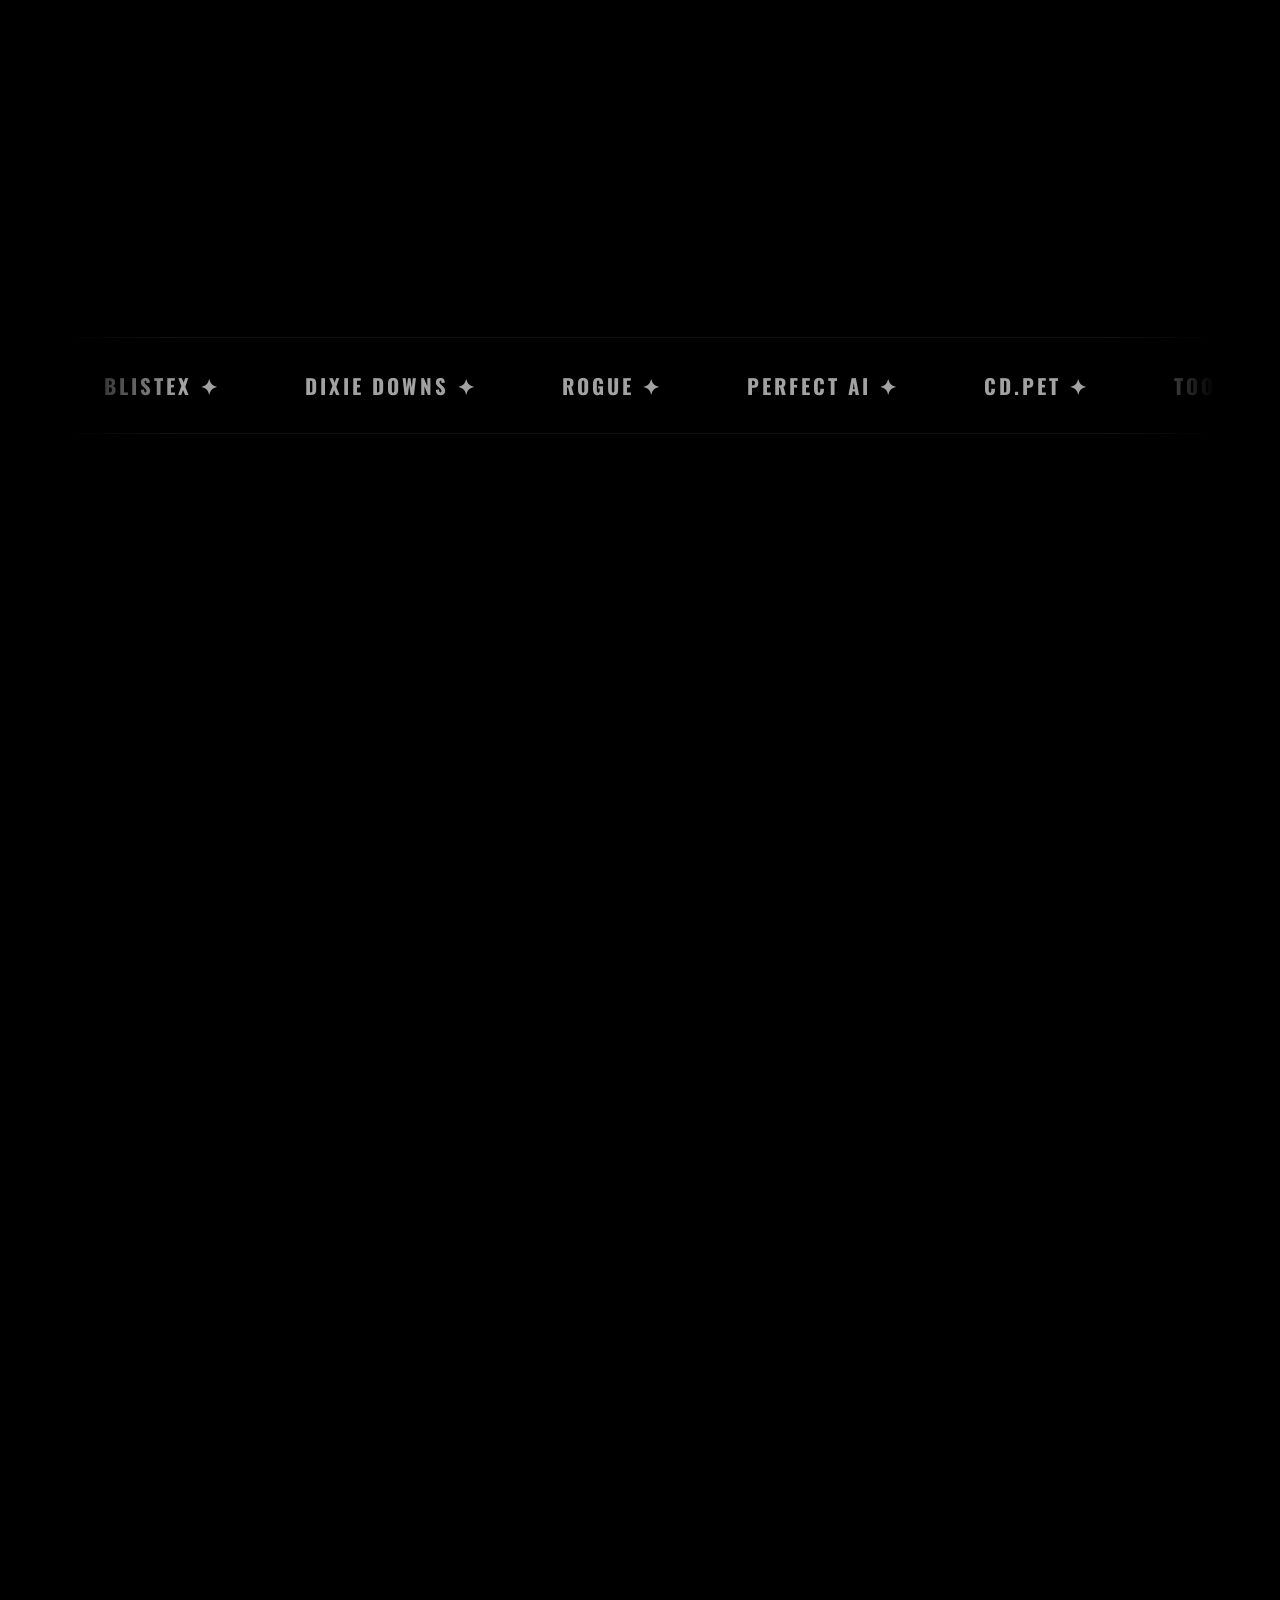
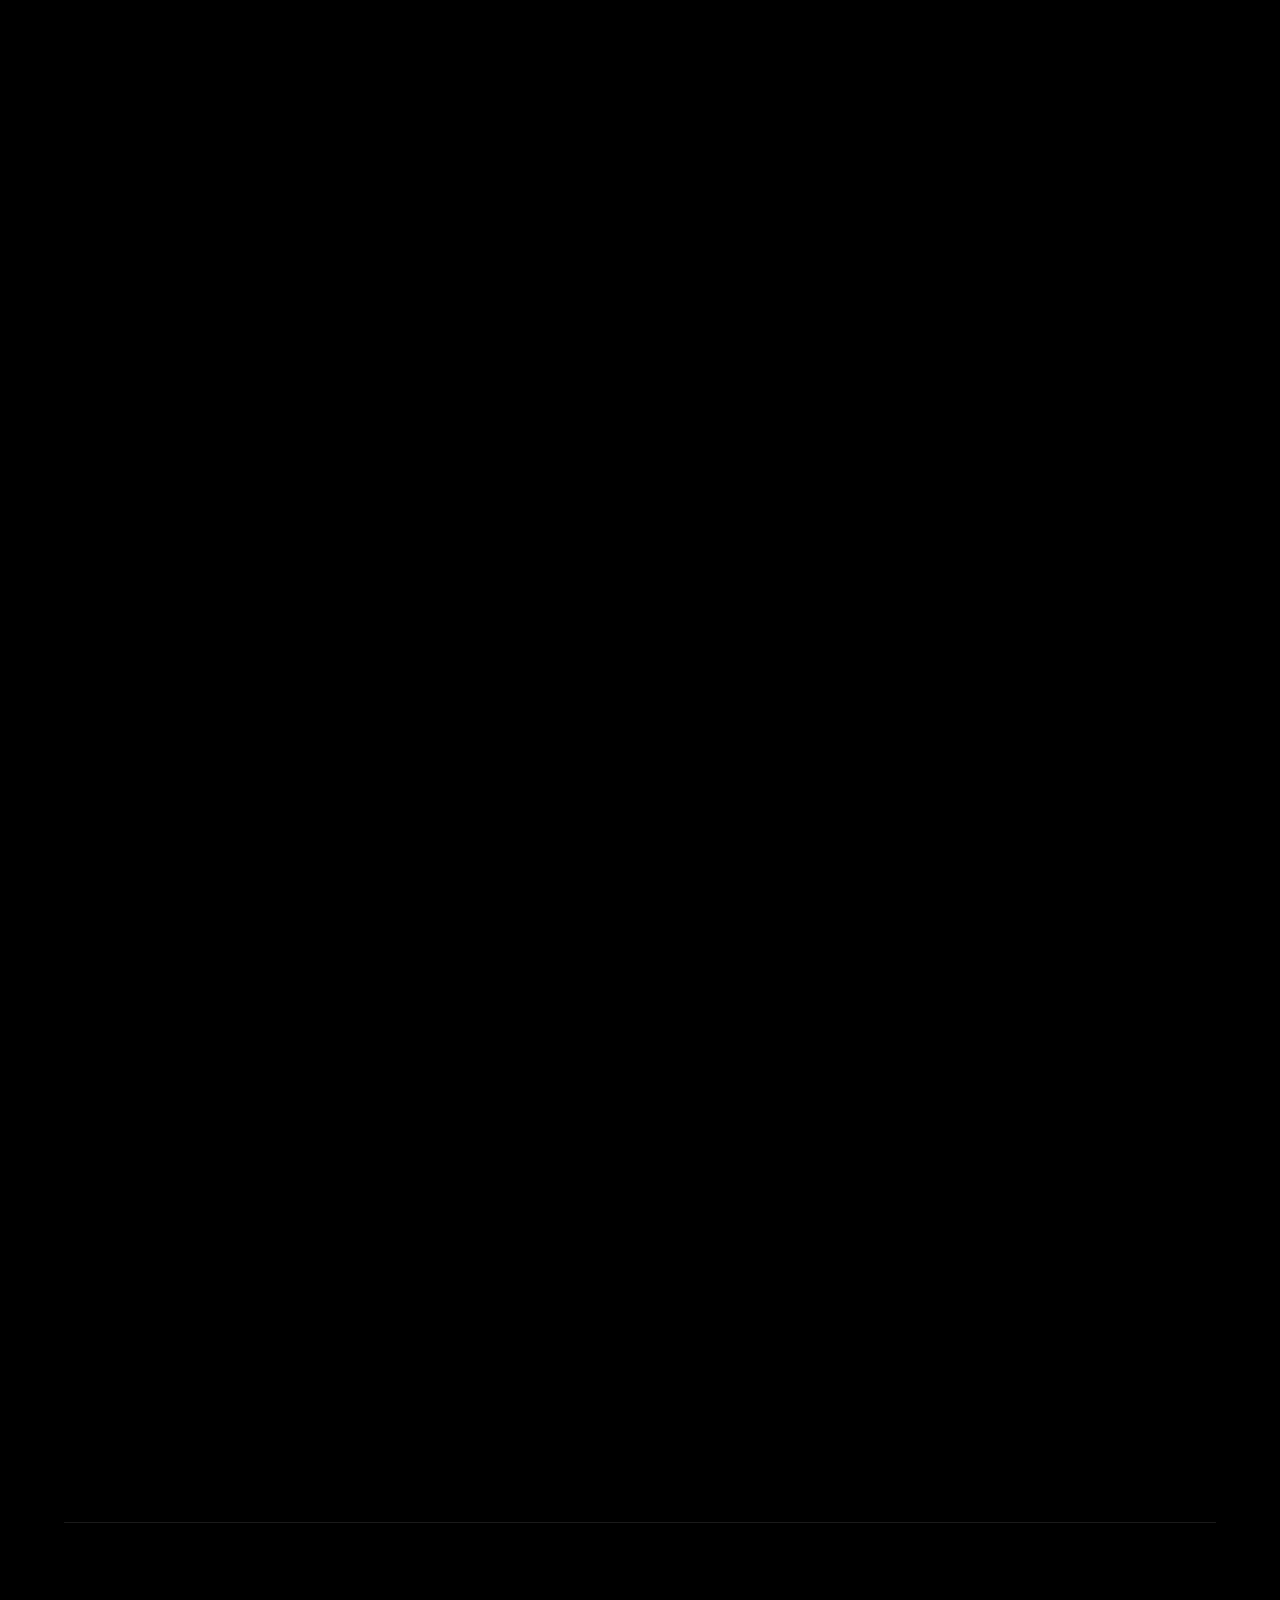
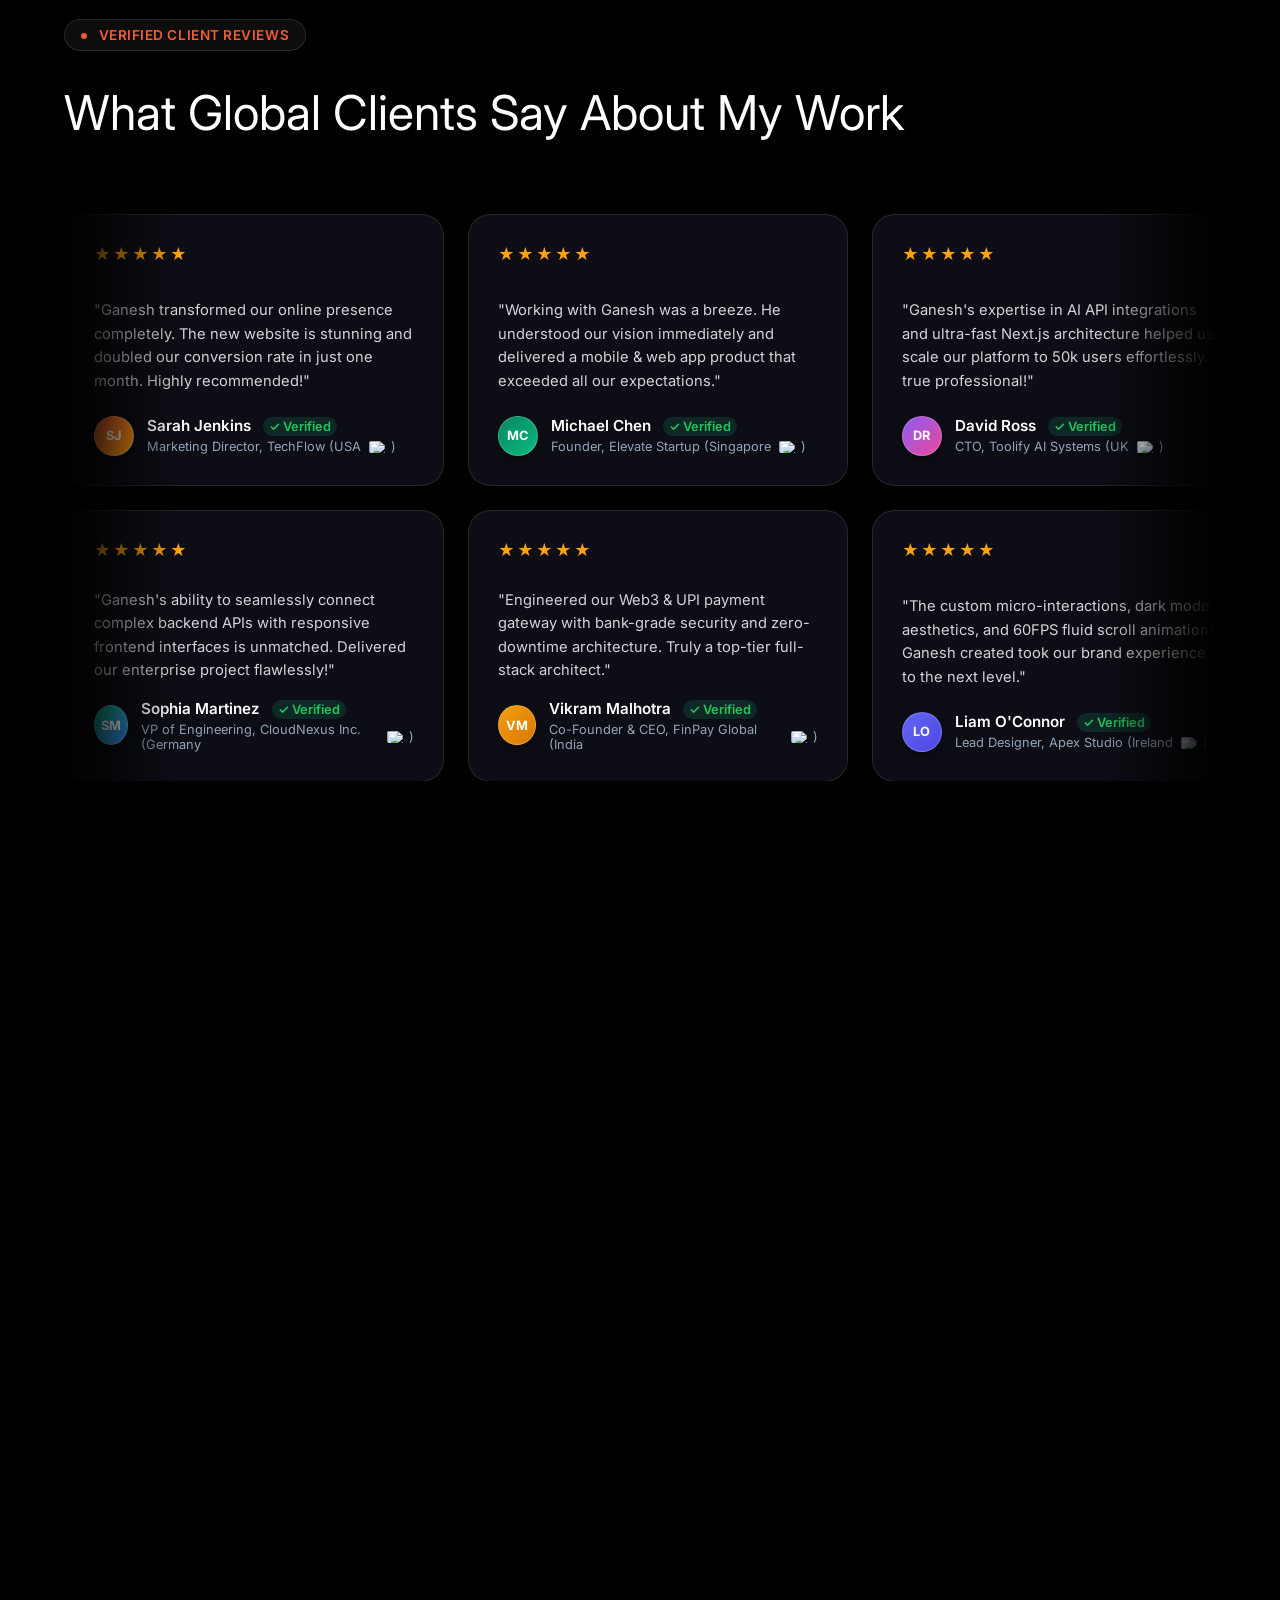
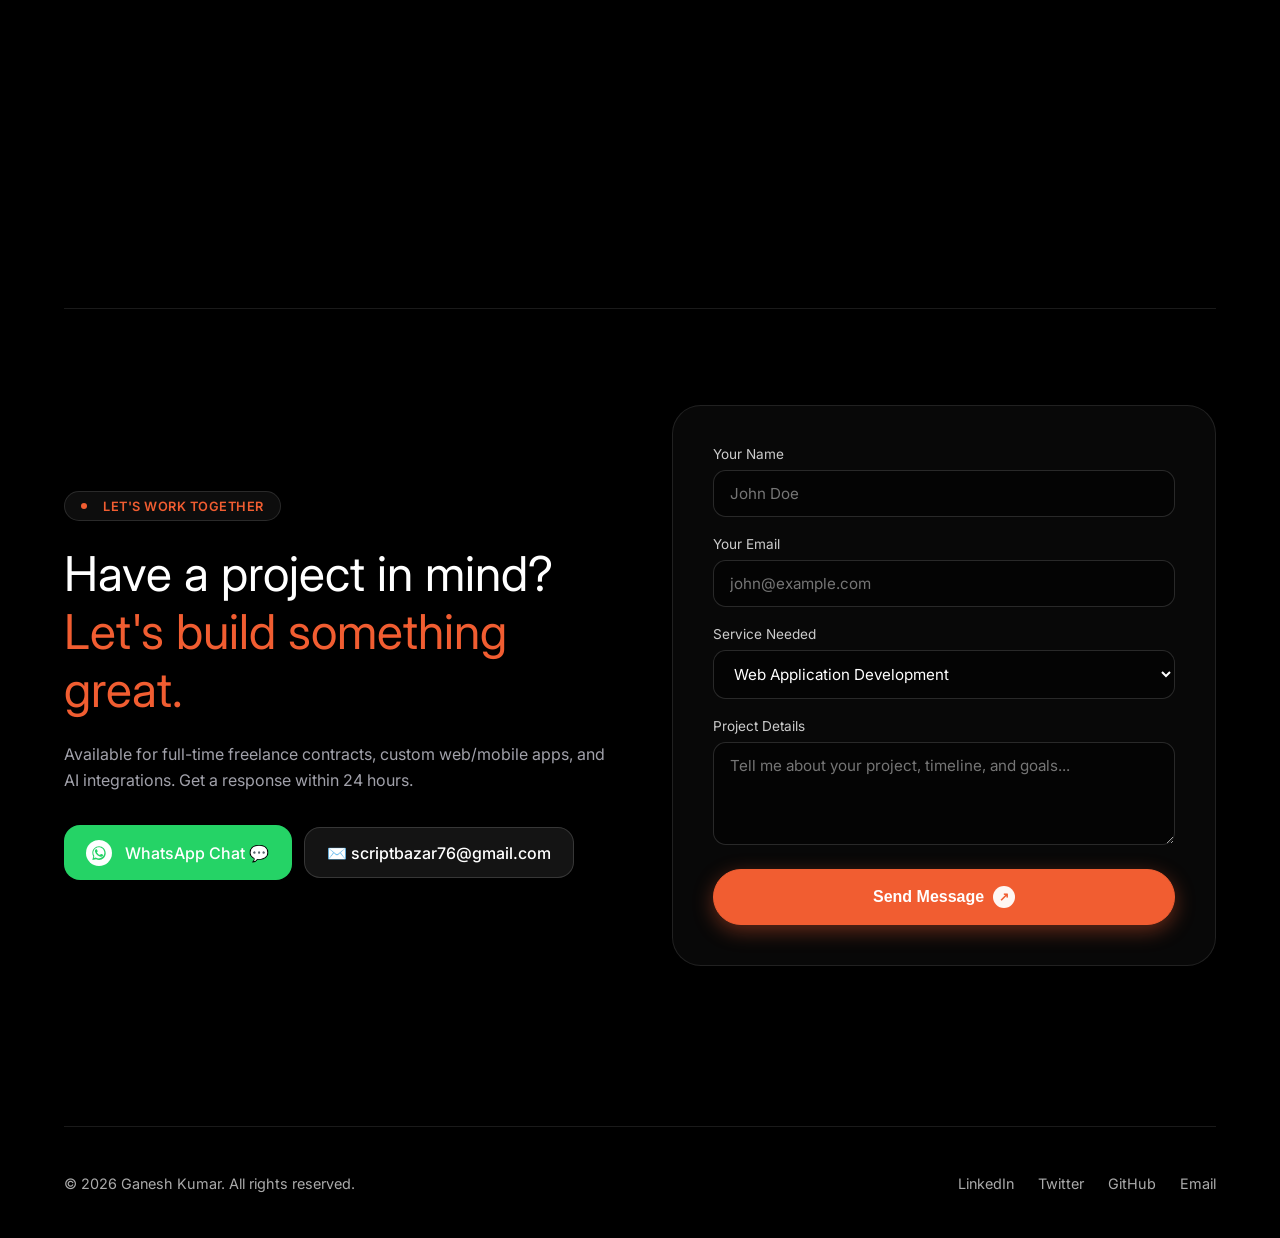
==== commit cbf2901d: "Add Google Search Console verification meta tag" ====
--- a/index.html
+++ b/index.html
@@ -4,6 +4,7 @@
     <meta charset="UTF-8">
     <meta name="viewport" content="width=device-width, initial-scale=1.0">
     <meta http-equiv="Content-Security-Policy" content="upgrade-insecure-requests">
+    <meta name="google-site-verification" content="fCUokEURFoSELY1gdKFz7D7YdriBVTGht4swskjSfJM">
     <title>Ganesh Kumar - Full-Stack Developer & UI/UX Specialist</title>
     <meta name="description" content="Portfolio of Ganesh Kumar - Full-Stack Web Developer, Mobile App Specialist, and UI/UX Designer creating high-impact web apps, mobile apps, and AI solutions.">
     <meta name="keywords" content="Ganesh Kumar, Web Developer, Full-Stack Developer, UI/UX Designer, React, Next.js, Node.js, AI Tools">
